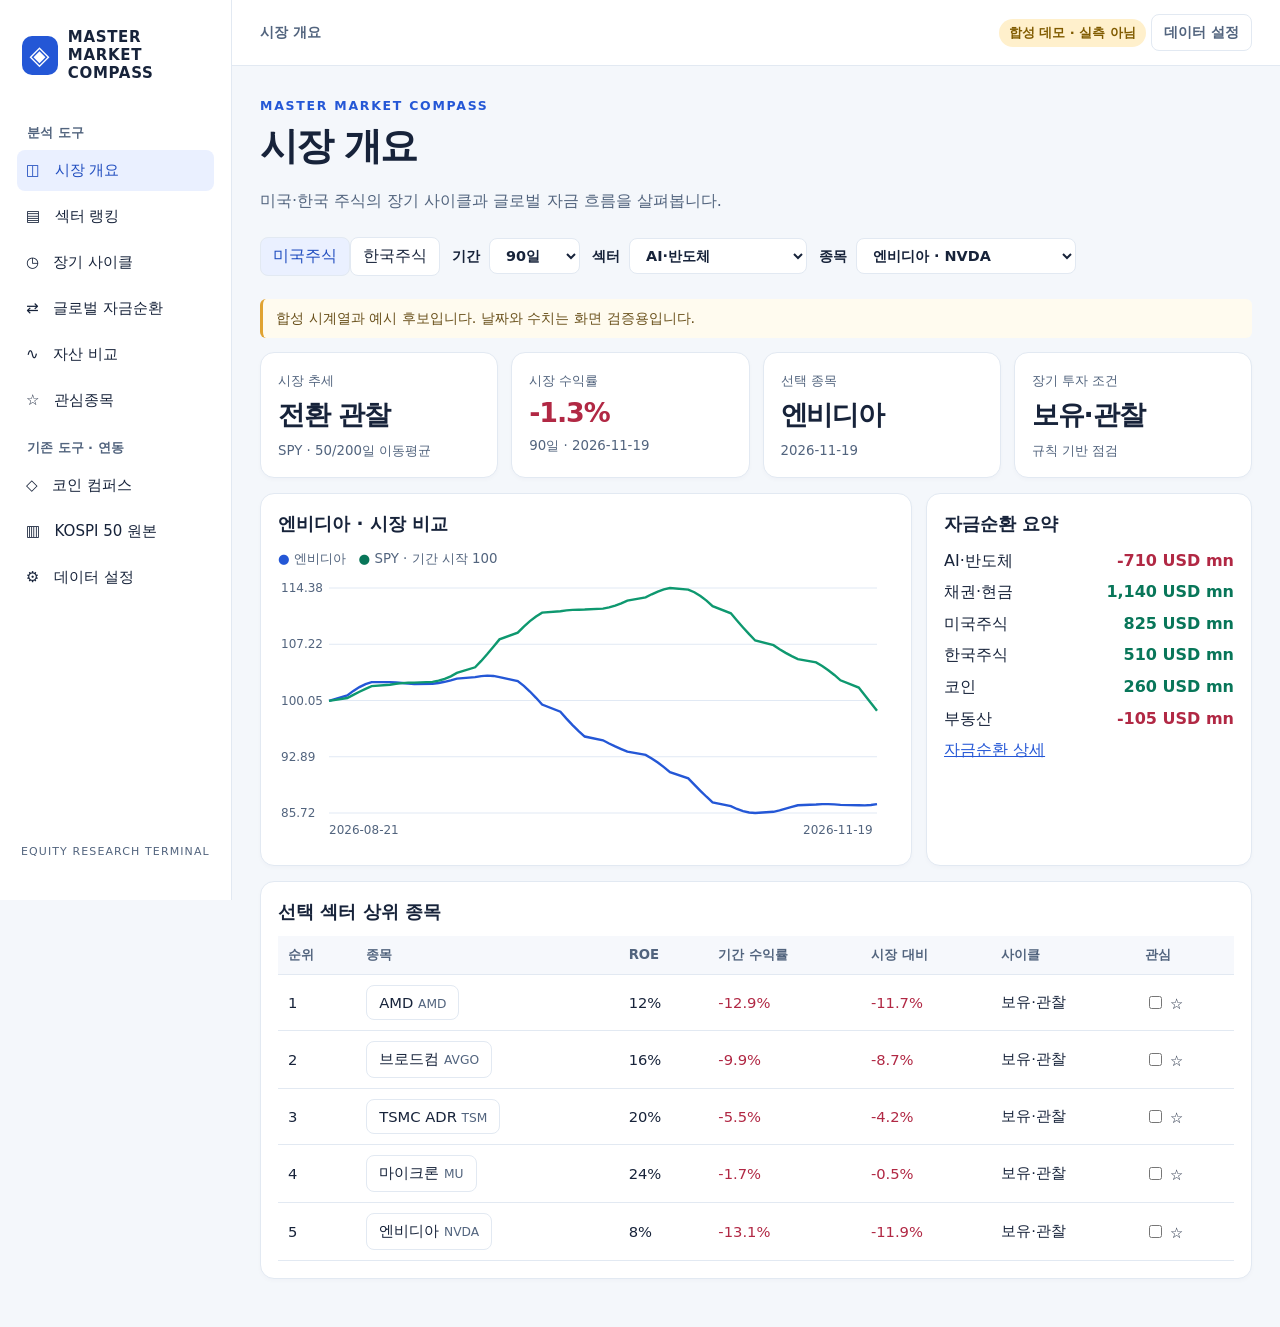
==== docs/index.html @ 01180790 "Add files via upload" ====
<!doctype html><html lang="ko"><head><meta charset="utf-8"><meta name="viewport" content="width=device-width, initial-scale=1"><title>MASTER MARKET COMPASS</title><link rel="stylesheet" href="style.css"><script type="module" src="app.js"></script></head>
<body><aside><a class="brand" href="#overview"><b>◈</b><span>MASTER MARKET<br>COMPASS</span></a><div class="nav-title">분석 도구</div><nav><button data-view="overview">◫ &nbsp; 시장 개요</button><button data-view="sectors">▤ &nbsp; 섹터 랭킹</button><button data-view="cycle">◷ &nbsp; 장기 사이클</button><button data-view="rotation">⇄ &nbsp; 글로벌 자금순환</button><button data-view="compare">∿ &nbsp; 자산 비교</button><button data-view="watch">☆ &nbsp; 관심종목</button></nav><div class="nav-title">기존 도구 · 연동</div><nav><button data-view="crypto">◇ &nbsp; 코인 컴퍼스</button><button data-view="korea">▥ &nbsp; KOSPI 50 원본</button><button data-view="settings">⚙ &nbsp; 데이터 설정</button></nav><div class="side-bottom">EQUITY RESEARCH TERMINAL</div></aside>
<main><header><span id="crumb">시장 개요</span><div><span id="mode" class="tag"></span> <button data-view="settings">데이터 설정</button></div></header><div class="page"><div id="heading"></div><div class="filters" id="filters"><div id="markets"><button data-market="US">미국주식</button><button data-market="KR">한국주식</button></div><label>기간 <select id="period"><option value="30">30일</option><option value="90" selected>90일</option><option value="365">365일</option></select></label><label>섹터 <select id="sector"></select></label><label>종목 <select id="asset"></select></label></div><div id="body"></div></div></main></body></html>
---- docs/style.css ----
:root{font-family:Inter,"Pretendard","Noto Sans KR",system-ui,sans-serif;color:#17233a;background:#f4f7fb;font-size:16px;--blue:#2457d6;--line:#e2e9f2;--muted:#52647e;--green:#087659}*{box-sizing:border-box}body{margin:0;display:grid;grid-template-columns:232px minmax(0,1fr);min-height:100vh}aside{padding:28px 17px;background:#fff;border-right:1px solid var(--line);position:sticky;top:0;height:100vh;display:flex;flex-direction:column}.brand{display:flex;align-items:center;gap:10px;text-decoration:none;color:#17233a;font-size:15px;font-weight:850;letter-spacing:.045em;padding:0 5px 24px}.brand b{background:#2457d6;color:white;border-radius:10px;font-size:26px;width:39px;height:39px;display:grid;place-items:center}.nav-title{font-size:13px;font-weight:700;color:var(--muted);margin:18px 10px 8px}nav{display:grid;gap:5px}button,select,input{font:inherit}button,select{border:1px solid var(--line);background:#fff;border-radius:8px;padding:8px 12px;color:inherit}button{cursor:pointer}button:hover,button.active{background:#eaf0ff;color:#204dbf}nav button{text-align:left;border:0;font-size:.94rem;padding:11px 9px}.side-bottom{margin-top:auto;padding:14px 4px;color:var(--muted);font-size:11px;letter-spacing:.1em}header{display:flex;align-items:center;justify-content:space-between;gap:8px;background:#fff;border-bottom:1px solid var(--line);min-height:66px;padding:12px 28px;color:var(--muted);font-weight:650;font-size:.9rem}.page{max-width:1500px;margin:auto;padding:29px 28px 48px}.eyebrow{font-weight:800;color:var(--blue);font-size:.78rem;letter-spacing:.14em}h1{font-size:clamp(1.85rem,3vw,2.65rem);letter-spacing:-.045em;margin:7px 0}h2{font-size:1.15rem;margin:0 0 12px}h3{font-size:1rem;margin:0 0 10px}p{line-height:1.6}#heading p,.muted,small{color:var(--muted)}.tag{font-size:.82rem;font-weight:750;border-radius:99px;padding:5px 10px;color:#805b00;background:#fff0cc;display:inline-block}.filters{display:flex;align-items:center;gap:12px;flex-wrap:wrap;margin:23px 0}.filters[hidden]{display:none}.filters label{font-size:.9rem;font-weight:650}.filters select{margin-left:4px;max-width:220px}.grid{display:grid;grid-template-columns:repeat(4,minmax(0,1fr));gap:13px;margin-bottom:15px}.panel{background:#fff;border:1px solid var(--line);border-radius:14px;padding:17px;min-width:0;box-shadow:0 2px 4px #15315906}.panel+.wide,.wide+.wide{margin-top:15px}.big{font-size:1.68rem;font-weight:800;letter-spacing:-.04em;margin:7px 0}.subgrid{display:grid;grid-template-columns:minmax(0,2fr) minmax(0,1fr);gap:14px;margin-bottom:15px}.panel p{margin:6px 0}.chart{height:280px;width:100%;display:block}.note{border-left:3px solid #e0a332;background:#fffbef;padding:10px 13px;margin:0 0 14px;border-radius:6px;color:#69501b;font-size:.9rem}.table-wrap{overflow:auto}table{border-collapse:collapse;width:100%;text-align:left;font-variant-numeric:tabular-nums}th,td{padding:10px;border-bottom:1px solid var(--line);white-space:nowrap}th{font-size:.83rem;color:var(--muted);background:#f6f8fc}td{font-size:.92rem}.pos{color:var(--green)}.neg{color:#b12844}.link{color:var(--blue)}.form{display:grid;gap:12px;max-width:730px}.form label{display:grid;gap:6px}.form input[type=url]{width:100%;padding:10px;border:1px solid var(--line);border-radius:8px}.form button{justify-self:start}.primary{color:white;background:var(--blue)}.legacy{width:100%;height:76vh;border:1px solid var(--line);background:white;border-radius:12px}.chips{display:flex;gap:7px;flex-wrap:wrap;margin:10px 0}.split{display:flex;justify-content:space-between;align-items:center;gap:8px;flex-wrap:wrap}details{margin-top:10px}summary{cursor:pointer;color:var(--blue)}code{overflow-wrap:anywhere}
@media(max-width:1050px){.grid{grid-template-columns:repeat(2,minmax(0,1fr))}.subgrid{grid-template-columns:1fr}}
@media(max-width:740px){body{display:block}aside{position:static;height:auto;padding:10px 13px}.brand{padding-bottom:6px}.nav-title,.side-bottom{display:none}nav{display:flex;overflow:auto;gap:2px}nav button{flex:none;font-size:.85rem;padding:7px}.page,header{padding:13px}.grid{gap:8px}.panel{padding:12px}.chart{height:230px}}
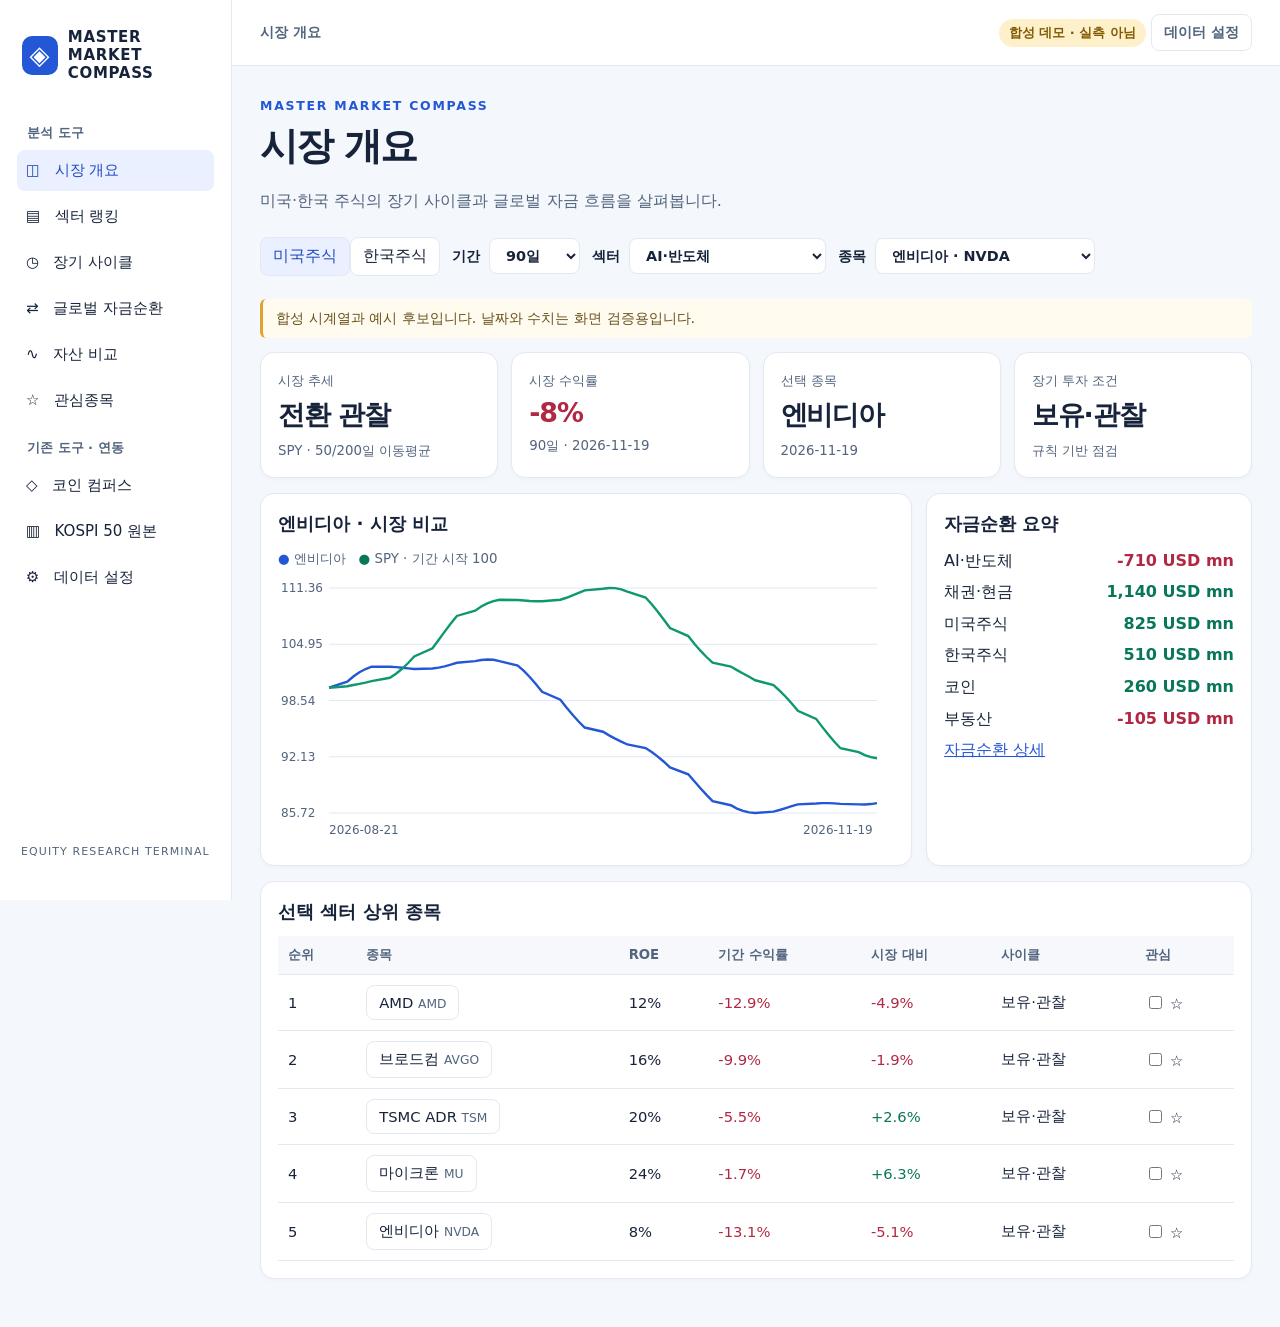
==== commit 14d84370: "Update index.html" ====
--- a/docs/index.html
+++ b/docs/index.html
@@ -1,3 +1,377 @@
-<!doctype html><html lang="ko"><head><meta charset="utf-8"><meta name="viewport" content="width=device-width, initial-scale=1"><title>MASTER MARKET COMPASS</title><link rel="stylesheet" href="style.css"><script type="module" src="app.js"></script></head>
+<!doctype html><html lang="ko"><head><meta charset="utf-8"><meta name="viewport" content="width=device-width, initial-scale=1"><title>MASTER MARKET COMPASS</title><style>
+:root{font-family:Inter,"Pretendard","Noto Sans KR",system-ui,sans-serif;color:#17233a;background:#f4f7fb;font-size:16px;--blue:#2457d6;--line:#e2e9f2;--muted:#52647e;--green:#087659}*{box-sizing:border-box}body{margin:0;display:grid;grid-template-columns:232px minmax(0,1fr);min-height:100vh}aside{padding:28px 17px;background:#fff;border-right:1px solid var(--line);position:sticky;top:0;height:100vh;display:flex;flex-direction:column}.brand{display:flex;align-items:center;gap:10px;text-decoration:none;color:#17233a;font-size:15px;font-weight:850;letter-spacing:.045em;padding:0 5px 24px}.brand b{background:#2457d6;color:white;border-radius:10px;font-size:26px;width:39px;height:39px;display:grid;place-items:center}.nav-title{font-size:13px;font-weight:700;color:var(--muted);margin:18px 10px 8px}nav{display:grid;gap:5px}button,select,input{font:inherit}button,select{border:1px solid var(--line);background:#fff;border-radius:8px;padding:8px 12px;color:inherit}button{cursor:pointer}button:hover,button.active{background:#eaf0ff;color:#204dbf}nav button{text-align:left;border:0;font-size:.94rem;padding:11px 9px}.side-bottom{margin-top:auto;padding:14px 4px;color:var(--muted);font-size:11px;letter-spacing:.1em}header{display:flex;align-items:center;justify-content:space-between;gap:8px;background:#fff;border-bottom:1px solid var(--line);min-height:66px;padding:12px 28px;color:var(--muted);font-weight:650;font-size:.9rem}.page{max-width:1500px;margin:auto;padding:29px 28px 48px}.eyebrow{font-weight:800;color:var(--blue);font-size:.78rem;letter-spacing:.14em}h1{font-size:clamp(1.85rem,3vw,2.65rem);letter-spacing:-.045em;margin:7px 0}h2{font-size:1.15rem;margin:0 0 12px}h3{font-size:1rem;margin:0 0 10px}p{line-height:1.6}#heading p,.muted,small{color:var(--muted)}.tag{font-size:.82rem;font-weight:750;border-radius:99px;padding:5px 10px;color:#805b00;background:#fff0cc;display:inline-block}.filters{display:flex;align-items:center;gap:12px;flex-wrap:wrap;margin:23px 0}.filters[hidden]{display:none}.filters label{font-size:.9rem;font-weight:650}.filters select{margin-left:4px;max-width:220px}.grid{display:grid;grid-template-columns:repeat(4,minmax(0,1fr));gap:13px;margin-bottom:15px}.panel{background:#fff;border:1px solid var(--line);border-radius:14px;padding:17px;min-width:0;box-shadow:0 2px 4px #15315906}.panel+.wide,.wide+.wide{margin-top:15px}.big{font-size:1.68rem;font-weight:800;letter-spacing:-.04em;margin:7px 0}.subgrid{display:grid;grid-template-columns:minmax(0,2fr) minmax(0,1fr);gap:14px;margin-bottom:15px}.panel p{margin:6px 0}.chart{height:280px;width:100%;display:block}.note{border-left:3px solid #e0a332;background:#fffbef;padding:10px 13px;margin:0 0 14px;border-radius:6px;color:#69501b;font-size:.9rem}.table-wrap{overflow:auto}table{border-collapse:collapse;width:100%;text-align:left;font-variant-numeric:tabular-nums}th,td{padding:10px;border-bottom:1px solid var(--line);white-space:nowrap}th{font-size:.83rem;color:var(--muted);background:#f6f8fc}td{font-size:.92rem}.pos{color:var(--green)}.neg{color:#b12844}.link{color:var(--blue)}.form{display:grid;gap:12px;max-width:730px}.form label{display:grid;gap:6px}.form input[type=url]{width:100%;padding:10px;border:1px solid var(--line);border-radius:8px}.form button{justify-self:start}.primary{color:white;background:var(--blue)}.legacy{width:100%;height:76vh;border:1px solid var(--line);background:white;border-radius:12px}.chips{display:flex;gap:7px;flex-wrap:wrap;margin:10px 0}.split{display:flex;justify-content:space-between;align-items:center;gap:8px;flex-wrap:wrap}details{margin-top:10px}summary{cursor:pointer;color:var(--blue)}code{overflow-wrap:anywhere}
+@media(max-width:1050px){.grid{grid-template-columns:repeat(2,minmax(0,1fr))}.subgrid{grid-template-columns:1fr}}
+@media(max-width:740px){body{display:block}aside{position:static;height:auto;padding:10px 13px}.brand{padding-bottom:6px}.nav-title,.side-bottom{display:none}nav{display:flex;overflow:auto;gap:2px}nav button{flex:none;font-size:.85rem;padding:7px}.page,header{padding:13px}.grid{gap:8px}.panel{padding:12px}.chart{height:230px}}
+.sector-stock-list{list-style:none;padding:0;margin:0;display:grid;gap:3px}
+.sector-stock-line{display:grid;grid-template-columns:minmax(126px,1fr) minmax(65px,auto) 56px;gap:8px;align-items:center}
+.sector-stock-head{font-size:.76rem;font-weight:700;color:var(--muted);padding:0 0 4px}
+.sector-stock-line>:nth-child(2){text-align:right}
+.sector-stock-line>:last-child{text-align:center}
+.sector-stock-name{text-align:left;border:0;padding:4px 5px;white-space:normal;overflow-wrap:anywhere;font-size:.9rem}
+.sector-stock-name small,.sector-rank{font-size:.77rem;color:var(--muted)}
+.sector-rank{display:inline-block;min-width:1.15em}
+.sector-price{font-variant-numeric:tabular-nums}
+.sector-stock-line input{accent-color:var(--blue);vertical-align:middle}
+
+</style></head>
 <body><aside><a class="brand" href="#overview"><b>◈</b><span>MASTER MARKET<br>COMPASS</span></a><div class="nav-title">분석 도구</div><nav><button data-view="overview">◫ &nbsp; 시장 개요</button><button data-view="sectors">▤ &nbsp; 섹터 랭킹</button><button data-view="cycle">◷ &nbsp; 장기 사이클</button><button data-view="rotation">⇄ &nbsp; 글로벌 자금순환</button><button data-view="compare">∿ &nbsp; 자산 비교</button><button data-view="watch">☆ &nbsp; 관심종목</button></nav><div class="nav-title">기존 도구 · 연동</div><nav><button data-view="crypto">◇ &nbsp; 코인 컴퍼스</button><button data-view="korea">▥ &nbsp; KOSPI 50 원본</button><button data-view="settings">⚙ &nbsp; 데이터 설정</button></nav><div class="side-bottom">EQUITY RESEARCH TERMINAL</div></aside>
-<main><header><span id="crumb">시장 개요</span><div><span id="mode" class="tag"></span> <button data-view="settings">데이터 설정</button></div></header><div class="page"><div id="heading"></div><div class="filters" id="filters"><div id="markets"><button data-market="US">미국주식</button><button data-market="KR">한국주식</button></div><label>기간 <select id="period"><option value="30">30일</option><option value="90" selected>90일</option><option value="365">365일</option></select></label><label>섹터 <select id="sector"></select></label><label>종목 <select id="asset"></select></label></div><div id="body"></div></div></main></body></html>
+<main><header><span id="crumb">시장 개요</span><div><span id="mode" class="tag"></span> <button data-view="settings">데이터 설정</button></div></header><div class="page"><div id="heading"></div><div class="filters" id="filters"><div id="markets"><button data-market="US">미국주식</button><button data-market="KR">한국주식</button></div><label>기간 <select id="period"><option value="30">30일</option><option value="90" selected>90일</option><option value="365">365일</option></select></label><label>섹터 <select id="sector"></select></label><label>종목 <select id="asset"></select></label></div><div id="body"></div></div></main><script>
+(() => {
+const embeddedPages = {"crypto": "\u003c!doctype html>\n\u003chtml lang=\"ko\">\n\u003chead>\n\u003cmeta charset=\"utf-8\">\n\u003cmeta name=\"viewport\" content=\"width=device-width,initial-scale=1\">\n\u003cmeta name=\"theme-color\" content=\"#ffffff\">\n\u003clink rel=\"manifest\" href=\"manifest.json\">\n\u003ctitle>BTC ALT REGIME TRADER v10.15.1 \u00b7 MASTER MARKET COMPASS\u003c/title>\n\u003cstyle>\n:root{--bg:#f5f7fa;--panel:#ffffff;--panel2:#f8fafc;--line:#dfe5ec;--text:#1f2937;--muted:#6b7280;--green:#0f9d58;--yellow:#b7791f;--red:#d93025;--blue:#1976d2;--violet:#7c3aed}\n*{box-sizing:border-box}body{margin:0;background:var(--bg);color:var(--text);font:14px/1.5 Arial,sans-serif}.wrap{max-width:1720px;margin:auto;padding:20px}.head{display:flex;justify-content:space-between;gap:16px;align-items:center;margin-bottom:14px}.title h1{margin:0;font-size:27px}.sub{color:var(--muted);margin-top:5px}.status{padding:9px 12px;border:1px solid var(--line);border-radius:12px;background:var(--panel)}.dot{display:inline-block;width:9px;height:9px;border-radius:50%;background:var(--yellow);margin-right:7px}.grid{display:grid;grid-template-columns:repeat(7,1fr);gap:9px}.card,.panel{background:var(--panel);border:1px solid var(--line);border-radius:14px}.card{padding:13px}.label{color:var(--muted);font-size:12px}.value{font-size:19px;font-weight:700;margin-top:4px}.panel{padding:14px;margin-top:11px}.controls,.btgrid{display:grid;grid-template-columns:repeat(8,1fr);gap:8px;align-items:center}.controls input,.controls select,.btgrid input,.btgrid select{background:var(--panel2);border:1px solid var(--line);color:var(--text);padding:9px;border-radius:8px;width:100%}.btn{border:1px solid var(--line);background:var(--panel2);color:var(--text);padding:9px 12px;border-radius:8px;cursor:pointer}.btn:hover{border-color:var(--blue)}.btn.primary{border-color:var(--blue)}table{width:100%;border-collapse:collapse;margin-top:8px}th,td{padding:8px 7px;border-bottom:1px solid var(--line);text-align:right;white-space:nowrap}th:first-child,td:first-child{text-align:left}th{color:var(--muted);font-size:12px}.buy{color:var(--green);font-weight:700}.watch{color:var(--yellow);font-weight:700}.idle,.stale{color:var(--muted)}.error{color:var(--red)}.small{font-size:12px;color:var(--muted)}.signal{font-size:18px;font-weight:700}.reason{color:var(--muted);font-size:12px}.log{white-space:pre-wrap;background:#f8fafc;border:1px solid var(--line);border-radius:9px;padding:11px;min-height:55px}.subpanel{margin-top:10px;padding:10px;background:var(--panel2);border:1px solid var(--line);border-radius:10px}.metricgrid{display:grid;grid-template-columns:repeat(8,1fr);gap:8px}.metric{padding:10px;border:1px solid var(--line);border-radius:9px;background:var(--panel2)}.metric b{display:block;font-size:18px;margin-top:3px}.good{color:var(--green)}.bad{color:var(--red)}.neutral{color:var(--yellow)}.hero{display:grid;grid-template-columns:1.2fr .8fr;gap:10px}.note{border-left:3px solid var(--violet);padding:9px 11px;background:#f8f5ff}.danger{border-left-color:var(--red)}.ok{border-left-color:var(--green)}.ledgergrid{display:grid;grid-template-columns:repeat(4,1fr);gap:8px;margin-top:10px}.ledger-head{display:flex;justify-content:space-between;gap:10px;align-items:center;flex-wrap:wrap}.ledger-actions{display:flex;gap:8px;flex-wrap:wrap}.ledger-input{width:110px;max-width:100%;background:var(--panel2);border:1px solid var(--line);color:var(--text);padding:6px 7px;border-radius:7px}.mini-btn{padding:6px 8px;font-size:12px}.pnl-pos{color:var(--green);font-weight:700}.pnl-neg{color:var(--red);font-weight:700}\n\n.regime-layout{display:grid;grid-template-columns:1fr;gap:12px;margin-top:11px}\n.regime-title{font-size:17px;font-weight:800;margin-bottom:10px}.regime-title span{font-size:11px;color:var(--muted);font-weight:500}\n.regime-top{display:grid;grid-template-columns:1fr 1fr 1fr 1.2fr;gap:8px}.regime-card,.indicator-card{padding:11px;border:1px solid var(--line);border-radius:10px;background:var(--panel2)}\n.regime-label{font-size:11px;color:var(--muted)}.regime-state{font-size:21px;font-weight:800;color:var(--green);margin-top:3px}.regime-small{font-size:11px;color:var(--muted);margin-top:2px}\n.top3-list{font-size:13px;line-height:1.65;margin-top:3px}\n.engine-indicators{display:grid;grid-template-columns:repeat(4,1fr);gap:8px;margin-top:9px}.indicator-card{text-align:center}.indicator-card div{font-size:11px;color:var(--muted)}.indicator-card b{display:block;font-size:21px;color:var(--green);margin-top:2px}\n.regime-section-head{display:flex;justify-content:space-between;align-items:center;margin-top:12px}.regime-table-wrap{overflow:auto}.regime-table{min-width:760px}\n.badge{display:inline-block;padding:2px 6px;border-radius:999px;border:1px solid var(--line);font-size:11px}.badge.buy{background:#e9f8ef;border-color:#b7e3c5;color:var(--green)}.badge.watch{background:#fff7e6;color:var(--yellow)}\n.badge.sell{background:#fff0f0;color:#c62828;border-color:#ffc9c9}\n.rs-title{font-size:17px;font-weight:800}.rs-title span{font-size:11px;color:var(--muted);font-weight:500}.live-dot{float:right;color:var(--green)!important;font-size:11px!important}\n.rs-controls{display:grid;grid-template-columns:repeat(4,minmax(0,1fr));gap:7px;margin-top:10px}.rs-controls select{padding:8px;border:1px solid var(--line);border-radius:8px;background:#fff}\n.rs-note{margin-top:8px}.rs-legend{display:flex;flex-wrap:wrap;gap:10px;margin-top:9px;font-size:11px;color:var(--muted)}.rs-chart{width:100%;height:620px;margin-top:7px;display:block;border:1px solid var(--line);border-radius:10px;background:#fff}\n@media(max-width:1150px){.regime-top{grid-template-columns:repeat(2,1fr)}.rs-controls{grid-template-columns:repeat(3,minmax(0,1fr))}}@media(max-width:650px){.regime-top{grid-template-columns:1fr 1fr}.engine-indicators{grid-template-columns:1fr 1fr}.rs-controls{grid-template-columns:1fr 1fr}.rs-chart{height:420px}}\n\n.workspace{display:grid;grid-template-columns:460px minmax(0,1fr);gap:12px;align-items:start}\n.maincol{min-width:0}\n.market-sidebar{background:var(--panel);border:1px solid var(--line);border-radius:14px;overflow:visible;position:relative;top:auto;max-height:none;height:auto;display:flex;flex-direction:column}\n.market-sidebar-head{padding:13px 14px;border-bottom:1px solid var(--line);background:#fff}\n.market-sidebar-title{font-weight:800;font-size:15px}\n.market-sidebar-sub{font-size:11px;color:var(--muted);margin-top:3px}\n.market-search{padding:10px;border-bottom:1px solid var(--line)}\n.market-search input{width:100%;background:#fff;border:1px solid var(--line);color:var(--text);padding:9px 10px;border-radius:8px;outline:none}\n.market-table-head,.market-row{display:grid;grid-template-columns:132px 72px 56px 56px 84px;gap:4px;align-items:center}\n.market-table-head{padding:7px 8px;background:#f8fafc;color:var(--muted);font-size:11px;border-bottom:1px solid var(--line);text-align:right}\n.market-table-head div:first-child{text-align:left}\n.market-list{overflow:visible;max-height:none;height:auto}\n.market-row{padding:6px 8px;border-bottom:1px solid #edf0f3;cursor:pointer;min-height:48px}\n.market-row:hover{background:#f5f9ff}\n.market-row.active{background:#eaf3ff}\n.market-name{display:flex;align-items:center;gap:7px;min-width:0}\n.market-star{color:#1976d2;font-size:12px}\n.market-symbol{font-weight:800;font-size:12px}\n.market-korean{font-size:10px;color:var(--muted);white-space:nowrap;overflow:hidden;text-overflow:ellipsis}\n.market-price,.market-change,.market-premium{text-align:right;font-size:12px;font-variant-numeric:tabular-nums}\n.market-price{font-weight:700}\n.market-change,.market-premium{font-weight:800}\n.market-spark{width:84px;height:30px;display:block;overflow:visible}.market-row{transition:background-color .2s ease,transform .35s ease}.market-row.active{transform:translateX(2px)}.market-spark svg{width:100%;height:100%;display:block}.market-spark path{fill:none;stroke-width:1.7;vector-effect:non-scaling-stroke}.market-spark .spark-grid{stroke:#e5e7eb;stroke-width:1}.market-spark .spark-label{font-size:8px;fill:#94a3b8}\n.m-up{color:#d93025}.m-down{color:#1976d2}.m-flat{color:var(--muted)}\n.market-footer{padding:9px 11px;border-top:1px solid var(--line);background:#fafbfc;font-size:10px;color:var(--muted)}\n.market-selected{padding:9px 11px;border-bottom:1px solid var(--line);background:#fff;font-size:11px}\n.market-selected b{font-size:13px}\n@media(max-width:1150px){.workspace{grid-template-columns:370px minmax(0,1fr)}.market-table-head,.market-row{grid-template-columns:112px 68px 50px 50px 66px;gap:4px}}\n@media(max-width:850px){.workspace{grid-template-columns:1fr}.market-sidebar{position:relative;top:auto;max-height:none;height:auto;overflow:visible}.market-list{overflow:visible;max-height:none;height:auto}.maincol{min-width:0}}\n@media(max-width:1150px){.grid{grid-template-columns:repeat(4,1fr)}.controls,.btgrid{grid-template-columns:repeat(4,1fr)}.metricgrid{grid-template-columns:repeat(4,1fr)}.ledgergrid{grid-template-columns:repeat(2,1fr)}.hero{grid-template-columns:1fr}}@media(max-width:650px){.wrap{padding:11px}.grid{grid-template-columns:repeat(2,1fr)}.controls,.btgrid,.metricgrid,.ledgergrid{grid-template-columns:1fr 1fr}.title h1{font-size:21px}table{display:block;overflow:auto;font-size:12px}}\n\n.market-manage{padding:8px 10px;border-bottom:1px solid var(--line);background:#fff;display:flex;gap:6px}\n.market-manage input{min-width:0;flex:1;border:1px solid var(--line);border-radius:7px;padding:7px 8px;font-size:11px}\n.market-manage button{border:1px solid var(--line);background:#f8fafc;border-radius:7px;padding:6px 8px;font-size:11px;cursor:pointer}\n.market-remove{border:0;background:transparent;color:#94a3b8;cursor:pointer;font-size:15px;line-height:1;padding:2px}\n.market-remove:hover{color:var(--red)}\n\n\n.rs-slot{display:grid;grid-template-columns:24px minmax(0,1fr);gap:5px;align-items:center}\n.rs-slot input{width:16px;height:16px;margin:auto;accent-color:#2563eb}\n.rs-toolbar{display:flex;gap:7px;align-items:center;margin-top:8px;flex-wrap:wrap}\n.rs-toolbar button{border:1px solid var(--line);background:#fff;border-radius:7px;padding:5px 8px;font-size:11px;cursor:pointer}\n\n.macro-strip{display:grid;grid-template-columns:repeat(3,minmax(0,1fr));gap:10px;margin:10px 0}\n.macro-strip .metric{padding:12px 14px}.macro-strip .value{font-size:20px;font-weight:800;margin-top:5px}.macro-strip .small{margin-top:4px}\n@media(max-width:900px){.macro-strip{grid-template-columns:1fr}}\n.macro-spark{display:block;width:100%;height:54px;margin-top:8px}\n.macro-strip .metric{min-height:132px}\n\n\n.altseason-panel{margin-top:12px}.section-title{font-size:17px;font-weight:800;margin-bottom:10px}.section-title span{font-size:11px;color:var(--muted);font-weight:500;margin-left:5px}.altseason-grid{display:grid;grid-template-columns:220px 1fr;gap:10px}.altseason-score-card{border:1px solid var(--line);border-radius:10px;background:var(--panel2);padding:13px;text-align:center}.altseason-score{font-size:42px;font-weight:900;line-height:1.1;margin:5px 0}.altseason-stage{font-size:15px;font-weight:800}.altseason-note{font-size:10px;color:var(--muted);margin-top:7px;line-height:1.4}.altseason-metrics{display:grid;grid-template-columns:repeat(3,1fr);gap:8px}.altseason-metrics>div{border:1px solid var(--line);border-radius:10px;background:var(--panel2);padding:9px}.altseason-metrics span,.altseason-bars span{font-size:10px;color:var(--muted)}.altseason-metrics b{display:block;font-size:18px;margin-top:3px}.altseason-metrics small{display:block;color:var(--muted);font-size:10px;margin-top:2px}.altseason-bars{display:grid;grid-template-columns:repeat(5,1fr);gap:8px;margin-top:9px}.altseason-bars>div{border:1px solid var(--line);border-radius:8px;padding:7px;background:var(--panel2)}.altseason-bars b{float:right;font-size:12px}.macro-spark-xl{height:105px;margin-top:10px}.altseason-history-chart{height:240px!important;margin-top:12px}.altseason-chart-note{font-size:10px;color:var(--muted);line-height:1.5;margin-top:5px}.history-wrap{margin-top:10px;border:1px solid var(--line);border-radius:10px;padding:9px;background:var(--panel2)}.history-title{font-size:12px;font-weight:800;margin-bottom:7px}.history-table{font-size:11px;line-height:1.55;overflow:auto}.history-table table{width:100%;border-collapse:collapse}.history-table th,.history-table td{padding:4px 6px;border-bottom:1px solid var(--line);text-align:right}.history-table th:first-child,.history-table td:first-child{text-align:left}.history-table tr.hot{font-weight:800}.altseason-context{font-size:11px;color:var(--muted)}\n@media(max-width:760px){.altseason-grid{grid-template-columns:1fr}.altseason-metrics{grid-template-columns:repeat(2,1fr)}.altseason-bars{grid-template-columns:repeat(2,1fr)}}\n\n/* v8.3.9 responsive/mobile polish */\n.macro-strip{align-items:stretch}\n.macro-strip .metric{overflow:hidden}\n.macro-spark{min-height:54px}\n@media(max-width:760px){\n  body{overflow-x:hidden}\n  .wrap,.app,.container,main{max-width:100%!important}\n  .macro-strip{grid-template-columns:1fr!important;gap:8px!important;margin:8px 0!important}\n  .macro-strip .metric{min-height:118px!important;padding:12px!important}\n  .macro-strip .value{font-size:22px!important}\n  .macro-spark{height:48px!important;min-height:48px!important;margin-top:6px!important}\n  .top,.top-grid,.metrics,.stats,.summary-grid{gap:7px!important}\n  .controls{gap:7px!important}\n  .controls input,.controls button,.controls select{min-height:42px}\n  .regime-layout{grid-template-columns:1fr!important}\n  .rs-chart{height:280px!important}\n  table{font-size:12px}\n}\n@media(max-width:520px){\n  body{font-size:13px}\n  h1{font-size:20px!important;line-height:1.2}\n  .card{border-radius:10px!important}\n  .macro-strip .metric{min-height:112px!important}\n  .macro-strip .small{font-size:11px!important;white-space:normal}\n  .controls{display:grid!important;grid-template-columns:1fr 1fr!important}\n  .controls input{grid-column:1/-1;min-width:0!important;width:100%!important}\n  .controls button{width:100%;padding-left:8px!important;padding-right:8px!important}\n  .regime-engine-grid,.engine-grid{grid-template-columns:1fr 1fr!important;gap:7px!important}\n  .rs-controls{grid-template-columns:1fr!important}\n  .rs-chart{height:240px!important}\n}\n\n/* v8.4.0 cycle-context cards */\n.macro-card{display:flex;flex-direction:column}\n.macro-context{font-size:11px;line-height:1.35;margin-top:5px;color:#475569;min-height:30px}\n.macro-spark-lg{height:72px!important;min-height:72px!important}\n@media(max-width:760px){\n .macro-context{min-height:0}\n .macro-spark-lg{height:64px!important;min-height:64px!important}\n}\n/* ===== \uc21c\ud658\ub9e4 \ub808\uc774\ub354 ===== */\n.rot-note{margin-top:6px}\n.rot-verdict{margin-top:10px;padding:11px 13px;border:1px solid var(--line);border-left:5px solid #94a3b8;border-radius:10px;background:var(--panel2)}\n.rot-verdict b{font-size:16px}.rot-verdict .small{margin-top:3px}\n.rot-verdict.inflow{border-left-color:var(--violet);background:#f6f2ff}\n.rot-verdict.exit{border-left-color:var(--red);background:#fff5f5}\n.rot-verdict.lead{border-left-color:var(--green);background:#f1faf5}\n.rot-bar{display:flex;flex-wrap:wrap;gap:6px;align-items:center;margin-top:10px}\n.rot-bar button{border:1px solid var(--line);background:#fff;border-radius:7px;padding:6px 10px;font-size:12px;cursor:pointer}\n.rot-bar button.on{background:#eef2ff;border-color:#a5b4fc;font-weight:700}\n.rot-bar button:disabled{opacity:.5;cursor:wait}\n.rot-bar .rot-gap{flex:1}\n.rot-error{margin-top:8px;padding:8px 10px;border:1px solid #ffc9c9;background:#fff0f0;border-radius:8px;color:#b42318;font-size:12px}\n.rot-btc{margin-top:8px;font-size:12px;color:var(--muted)}\n.rot-table{width:100%;min-width:900px;border-collapse:collapse;margin-top:8px}\n.rot-table th{font-size:11px;color:var(--muted);font-weight:700;text-align:right;padding:7px 8px;border-bottom:1px solid var(--line);white-space:nowrap}\n.rot-table td{padding:8px;border-bottom:1px solid #eef1f5;text-align:right;white-space:nowrap;vertical-align:middle}\n.rot-table th:first-child,.rot-table td:first-child{text-align:left}\n.rot-table th:last-child,.rot-table td:last-child{text-align:center}\n.rot-coin b{font-size:13px;display:inline}.rot-coin span{display:block;font-size:11px;color:var(--muted)}\n.rot-score{display:inline-block;min-width:96px;text-align:left}\n.rot-score b{font-size:15px}\n.rot-score i{display:block;height:4px;border-radius:3px;background:#e5e7eb;margin:3px 0 2px;overflow:hidden}\n.rot-score i u{display:block;height:100%;border-radius:3px;text-decoration:none}\n.rot-score small{font-size:10px;color:var(--muted)}\n.rot-tr-up{color:var(--red)}.rot-tr-down{color:var(--blue)}\n.rot-badge{display:inline-block;padding:3px 8px;border-radius:999px;font-size:11px;font-weight:700;border:1px solid var(--line);background:#f8fafc;color:var(--muted)}\n.rot-badge.inflow{background:#f3ecff;border-color:#d8c5ff;color:#6d28d9}\n.rot-badge.strong{background:#e9f8ef;border-color:#b7e3c5;color:var(--green)}\n.rot-badge.hold{background:#eef6ff;border-color:#c5dcf7;color:#1d5fa8}\n.rot-badge.exit{background:#fff0f0;border-color:#ffc9c9;color:#c62828}\n.rot-row-fail td{color:var(--muted);background:#fafafa}\n.rot-foot{margin-top:8px}\n.rot-details{margin-top:8px;font-size:12px;color:var(--muted)}\n.rot-details summary{cursor:pointer;font-weight:700}\n.rot-details ul{margin:6px 0 0;padding-left:18px}\n\n.rot-add{display:flex;flex-wrap:wrap;gap:6px;align-items:center;margin-top:10px}\n.rot-add input{border:1px solid var(--line);border-radius:7px;padding:6px 9px;font-size:12px;width:220px;background:#fff;text-transform:uppercase}\n.rot-add input::placeholder{text-transform:none}\n.rot-add button{border:1px solid var(--line);background:#fff;border-radius:7px;padding:6px 10px;font-size:12px;cursor:pointer}\n.rot-add button:disabled{opacity:.5;cursor:wait}\n.rot-del{border:0;background:transparent;color:#9aa4b2;font-size:15px;line-height:1;padding:0 4px;margin-left:4px;cursor:pointer;border-radius:4px}\n.rot-del:hover{color:var(--red);background:#fff0f0}\n.as-panel{margin-top:12px}.as-reload{float:right;font-size:12px;padding:5px 9px}\n.as-top{display:grid;grid-template-columns:230px 1fr;gap:10px}\n.as-scorecard{border:1px solid var(--line);border-radius:10px;background:var(--panel2);padding:13px;text-align:center}\n.as-score{font-size:44px;font-weight:900;line-height:1.1;margin:4px 0}.as-stage{font-size:14px;font-weight:800}\n.as-gauge{position:relative;height:9px;border-radius:5px;overflow:hidden;display:flex;margin:10px 4px 2px}.as-gauge i{display:block;height:100%}.as-gauge .g1{width:25%;background:#bfe6cf}.as-gauge .g2{width:25%;background:#f6df9f}.as-gauge .g3{width:25%;background:#f3c6a2}.as-gauge .g4{width:25%;background:#f3b3ad}.as-gauge-lab{position:relative;height:15px;font-size:10px;color:var(--muted)}.as-gauge-lab span{position:absolute;transform:translateX(-50%)}.as-gauge-lab span:first-child{left:0;transform:none}.as-gauge-lab span:last-child{right:0;left:auto;transform:none}.as-badges{display:flex;gap:5px;flex-wrap:wrap;margin-top:7px}.as-badge{display:inline-block;padding:3px 7px;border:1px solid var(--line);border-radius:999px;background:#fff;font-size:10px;font-weight:700}.as-badge.ok{border-color:#b7ddc5;background:#f3fbf6;color:#197a42}.as-badge.warn{border-color:#ead6a0;background:#fffaf0;color:#8a6410}.as-badge.bad{border-color:#e4b5b0;background:#fff5f4;color:#a12620}\n.as-gauge b{position:absolute;top:-2px;width:3px;height:13px;background:#111827;border-radius:2px;left:0;transform:translateX(-1px)}\n.as-gauge-lab{position:relative;height:13px;font-size:10px;color:var(--muted);margin:0 4px}.as-gauge-lab span{position:absolute;transform:translateX(-50%)}.as-gauge-lab span:first-child{left:0;transform:none}.as-gauge-lab span:last-child{right:0;left:auto;transform:none}\n.as-path{font-size:12px;margin-top:6px;font-weight:700}.as-mom{font-size:11px;color:var(--muted);margin-top:2px;min-height:15px}\n.as-comps{display:grid;grid-template-columns:repeat(2,1fr);gap:6px 10px;align-content:start}\n.as-comp{border:1px solid var(--line);border-radius:8px;background:var(--panel2);padding:6px 9px}.as-comp .r{display:flex;justify-content:space-between;font-size:12px;font-weight:700}.as-comp .r span:last-child{font-variant-numeric:tabular-nums}\n.as-bar{height:6px;border-radius:3px;background:#e8edf3;margin:4px 0 3px;overflow:hidden}.as-bar i{display:block;height:100%;border-radius:3px;background:var(--violet)}.as-comp small{font-size:10px;color:var(--muted)}\n.as-drivers{font-size:12px;margin:9px 0 2px;color:var(--muted)}.as-drivers b{color:var(--text)}\n.as-tabs{display:flex;gap:6px;flex-wrap:wrap;margin:12px 0 6px}.as-tabs button{border:1px solid var(--line);background:var(--panel2);color:var(--text);padding:5px 10px;border-radius:999px;font-size:12px;cursor:pointer}.as-tabs button.on{background:var(--violet);border-color:var(--violet);color:#fff}\n.as-chart{width:100%;height:270px;display:block;border:1px solid var(--line);border-radius:10px;background:#fff;touch-action:pan-y}\n.as-caption{font-size:12px;margin-top:5px;min-height:18px;font-variant-numeric:tabular-nums}.as-legend{font-size:11px;color:var(--muted);margin-top:2px;line-height:1.6}.as-legend i{display:inline-block;width:14px;height:8px;border-radius:2px;margin:0 4px 0 9px;vertical-align:baseline}\n.as-mute{font-size:11px;color:var(--muted);font-weight:500;margin-left:4px}\n.as-ladder-box{margin-top:12px;border:1px solid var(--line);border-radius:10px;background:var(--panel2);padding:10px}\n.as-ladder{display:flex;align-items:stretch;gap:0;margin:8px 0 5px;flex-wrap:wrap}.as-node{flex:1 1 90px;min-width:84px;border:1px solid var(--line);border-radius:9px;padding:7px 6px;text-align:center;background:#fff}.as-node b{display:block;font-size:16px;margin-top:2px}.as-node small{font-size:10px;color:var(--muted)}.as-node.hit{border-color:#e7b5b0;background:#fff5f4}.as-node.miss{border-color:#bcd3ee;background:#f3f8fd}.as-arrow{align-self:center;padding:0 5px;color:var(--muted)}\n.as-two{display:grid;grid-template-columns:1.25fr 1fr;gap:10px;margin-top:10px}.as-two .history-wrap{margin-top:0}\n.as-analogs{display:grid;gap:7px}.as-analog{border:1px solid var(--line);border-radius:8px;padding:7px 9px;background:#fff;font-size:12px}.as-analog b{font-size:13px}.as-analog small{display:block;color:var(--muted);margin-top:2px}\n.as-metrics{display:grid;grid-template-columns:repeat(5,1fr);gap:8px;margin-top:10px}.as-metrics>div{border:1px solid var(--line);border-radius:10px;background:var(--panel2);padding:8px 9px}.as-metrics span{font-size:10px;color:var(--muted)}.as-metrics b{display:block;font-size:16px;margin-top:2px}.as-metrics small{display:block;font-size:10px;color:var(--muted);margin-top:1px}\n.as-warn{color:var(--yellow);font-weight:700}\n@media(max-width:900px){.as-top{grid-template-columns:1fr}.as-two{grid-template-columns:1fr}.as-metrics{grid-template-columns:repeat(2,1fr)}.as-comps{grid-template-columns:1fr}}\n \n.as-bt-controls{display:flex;gap:8px;align-items:end;flex-wrap:wrap;margin:9px 0}\n.as-bt-controls label{display:flex;flex-direction:column;gap:4px;font-size:11px;color:var(--muted)}\n.as-bt-controls input{width:130px;max-width:100%;padding:8px;border:1px solid var(--line);border-radius:7px;background:#fff;color:var(--text)}\n.as-bt-status{padding:8px 0}\n.as-bt-subhead{font-size:12px;font-weight:800;margin:12px 0 5px}\n.as-bt-warning{font-size:10px;line-height:1.55;color:#7c2d12;background:#fff7ed;border:1px solid #fed7aa;border-radius:8px;padding:9px;margin-top:10px}\n.as-bt-controls button:disabled{opacity:.55;cursor:wait}\n@media(max-width:520px){.as-bt-controls{display:grid;grid-template-columns:1fr 1fr}.as-bt-controls label{min-width:0}.as-bt-controls input{width:100%}.as-bt-controls button{grid-column:1/-1}}\n\n.compass-panel{border:1px solid #cfd8e3;background:linear-gradient(180deg,#fff,#f9fbff)}\n.compass-head{display:flex;justify-content:space-between;gap:12px;align-items:center;flex-wrap:wrap}.compass-title{font-size:19px;font-weight:850}.compass-title span{font-size:11px;color:var(--muted);font-weight:500;margin-left:6px}\n.compass-grid{display:grid;grid-template-columns:repeat(4,minmax(0,1fr));gap:9px;margin-top:12px}.compass-card{padding:13px;border:1px solid var(--line);border-radius:11px;background:#fff;min-width:0}.compass-kicker{font-size:11px;color:var(--muted)}.compass-card b{display:block;font-size:19px;margin-top:5px}.compass-desc{font-size:11px;color:var(--muted);margin-top:4px;line-height:1.45}.compass-metrics{display:flex;gap:8px;flex-wrap:wrap;margin-top:10px}.compass-metrics span{padding:7px 10px;background:#f1f5f9;border-radius:8px;font-size:12px;font-weight:650}.compass-chart{display:block;width:100%;height:245px;margin-top:10px;border:1px solid var(--line);border-radius:9px;background:#fff}.compass-legend{display:flex;gap:14px;flex-wrap:wrap;margin-top:6px;font-size:11px;color:var(--muted)}.compass-legend i{display:inline-block;width:17px;height:3px;vertical-align:middle;margin-right:4px;background:#2563eb}.compass-legend .cc-model{background:#7c3aed}.compass-legend .cc-band{background:#94a3b8}.compass-verdict{margin-top:10px;padding:11px 12px;border-left:3px solid var(--violet);background:#f8f5ff;font-weight:700}.compass-foot{margin-top:9px;line-height:1.55}\n@media(max-width:850px){.compass-grid{grid-template-columns:repeat(2,minmax(0,1fr))}}@media(max-width:520px){.compass-grid{grid-template-columns:1fr 1fr}.compass-card{padding:10px}.compass-card b{font-size:16px}.compass-title{font-size:16px}}\n\n\n.rotation-engine{margin-top:14px;padding:13px;border:1px solid var(--line);border-radius:12px;background:#fff}\n.rotation-head{display:flex;justify-content:space-between;gap:8px;align-items:center;flex-wrap:wrap}.rotation-head b{font-size:16px}\n.rotation-grid{display:grid;grid-template-columns:repeat(4,minmax(0,1fr));gap:8px;margin-top:10px}\n.rotation-phase{border:1px solid var(--line);border-radius:9px;padding:10px;min-width:0;background:var(--panel2)}\n.rotation-phase small{display:block;color:var(--muted);font-size:10px}.rotation-phase b{display:block;font-size:16px;margin:5px 0}.rotation-phase span{font-size:11px;line-height:1.45;color:var(--muted)}\n.rotation-table-wrap{overflow-x:auto;margin-top:10px}.rotation-table{width:100%;border-collapse:collapse;font-size:12px;min-width:620px}.rotation-table th,.rotation-table td{padding:7px 8px;border-bottom:1px solid var(--line);text-align:right;white-space:nowrap}.rotation-table th:first-child,.rotation-table td:first-child{text-align:left}.rotation-table td.flow-value{font-variant-numeric:tabular-nums;font-weight:750}.rotation-table td.flow-inflow{color:#16803c}.rotation-table td.flow-outflow{color:#dc2626}.rotation-table td.flow-neutral{color:var(--text)}\n.rotation-note{font-size:11px;color:var(--muted);line-height:1.55;margin-top:9px}.rotation-flow{display:flex;gap:7px;flex-wrap:wrap;margin-top:9px}.rotation-flow span{border:1px solid var(--line);border-radius:8px;padding:6px 8px;font-size:11px;background:#fff}\n@media(max-width:800px){.rotation-grid{grid-template-columns:repeat(2,minmax(0,1fr))}}@media(max-width:480px){.rotation-grid{grid-template-columns:1fr 1fr}.rotation-phase{padding:8px}}\n\n\n.ta-lab{margin-top:14px;padding:13px;border:1px solid var(--line);border-radius:12px;background:#fff}\n.ta-lab-head{display:flex;justify-content:space-between;gap:8px;align-items:center;flex-wrap:wrap}\n.ta-lab-head b{font-size:16px}\n.ta-controls{display:flex;gap:8px;flex-wrap:wrap;align-items:center;margin-top:10px}\n.ta-controls select,.ta-controls button,.ta-controls input{padding:8px 10px;border:1px solid var(--line);border-radius:8px;background:var(--panel2);color:var(--text)}\n.ta-coin-manager{display:flex;gap:7px;flex-wrap:wrap;align-items:center;margin-top:9px;padding:9px;border:1px dashed var(--line);border-radius:9px}.ta-coin-chips{display:flex;gap:5px;flex-wrap:wrap}.ta-coin-chip{display:inline-flex;gap:5px;align-items:center;padding:4px 7px;border-radius:20px;background:#eef2ff;font-size:11px}.ta-coin-chip button{border:0;background:transparent;color:#b91c1c;font-weight:800;cursor:pointer;padding:0 2px}.ta-coin-manager input{width:110px;min-width:90px}\n.ta-metrics{display:flex;gap:8px;flex-wrap:wrap;margin-top:10px}\n.ta-metrics span{padding:7px 10px;background:#f1f5f9;border-radius:8px;font-size:12px;font-weight:650}\n.ta-chart{display:block;width:100%;height:320px;margin-top:10px;border:1px solid var(--line);border-radius:9px;background:#fff}\n.ta-legend{display:flex;gap:12px;flex-wrap:wrap;margin-top:6px;font-size:11px;color:var(--muted)}\n.ta-legend i{display:inline-block;width:14px;height:3px;vertical-align:middle;margin-right:4px;background:#2563eb}\n.ta-legend .bb{background:#94a3b8}.ta-legend .buy{background:#16a34a;height:8px;width:8px;border-radius:50%}.ta-legend .sell{background:#dc2626;height:8px;width:8px;border-radius:50%}\n.ta-table{width:100%;border-collapse:collapse;font-size:12px;min-width:680px;margin-top:8px}\n.ta-table th,.ta-table td{padding:7px 8px;border-bottom:1px solid var(--line);text-align:right;white-space:nowrap}\n.ta-table th:first-child,.ta-table td:first-child{text-align:left}\n.ta-note{font-size:11px;color:var(--muted);line-height:1.55;margin-top:8px}\n\n\n/* v10.15.1 mobile TA signal legibility, scoped to scan table */\n#taScanOut .ta-table{border-collapse:separate;border-spacing:0;min-width:760px}\n#taScanOut .ta-table th:first-child,#taScanOut .ta-table td:first-child{position:sticky;left:0;z-index:3;background:#fff;min-width:88px}\n#taScanOut .ta-table th:nth-child(2),#taScanOut .ta-table td:nth-child(2){position:sticky;left:88px;z-index:2;background:#fff;min-width:185px;max-width:235px;white-space:normal;line-height:1.45;box-shadow:2px 0 4px #0000000c}\n#taScanOut .ta-table thead th:first-child,#taScanOut .ta-table thead th:nth-child(2){z-index:5;background:#f3f6fb}\n#taScanOut .ta-buy{color:#087a42!important;font-weight:800!important;white-space:nowrap}\n#taScanOut .ta-sell{color:#c62828!important;font-weight:800!important;white-space:nowrap}\n@media(max-width:640px){#taScanOut .ta-table th:first-child,#taScanOut .ta-table td:first-child{min-width:66px;max-width:66px}#taScanOut .ta-table th:nth-child(2),#taScanOut .ta-table td:nth-child(2){left:66px;min-width:165px;max-width:190px;font-size:12px}}\n.ta-line-options{display:flex;flex-wrap:wrap;align-items:center;justify-content:space-between;gap:8px;margin:8px 0 6px;font-size:12px;color:var(--muted)}.ta-line-options label{cursor:pointer;display:inline-flex;align-items:center;gap:6px;border:1px solid var(--line);padding:6px 9px;border-radius:8px;background:var(--panel2)}.ta-line-options input{accent-color:#2563eb}\n\n/* TA chart: explicit reason for latest buy/sell signal, all selected coins */\n.ta-signal-reasons{display:grid;grid-template-columns:repeat(2,minmax(0,1fr));gap:8px;margin:0 0 10px;font-size:13px;line-height:1.55}\n.ta-reason{border:1px solid #dbe5ee;border-left:4px solid #64748b;background:#fff;border-radius:8px;padding:9px 11px;min-width:0;overflow-wrap:anywhere;color:#1e293b}\n.ta-reason.buy{border-left-color:#137c43;background:#f1faf4}.ta-reason.sell{border-left-color:#b91c1c;background:#fff6f6}\n.ta-reason strong{display:block;font-size:14px;font-weight:850;color:#0f172a;margin-bottom:2px}\n.ta-reason .reason-detail{font-weight:750;color:#172b43}.ta-reason .reason-stat{display:block;font-size:12px;color:#334155;margin-top:3px}\n@media(max-width:620px){.ta-signal-reasons{grid-template-columns:1fr}.ta-reason{padding:8px 10px}}\n\n/* Accessible, mutually exclusive chart overlay buttons */\n.ta-overlay-buttons{display:flex;flex-wrap:wrap;justify-content:flex-end;gap:6px}\n.ta-overlay-btn{border:1px solid #cbd5e1;border-radius:8px;padding:8px 11px;background:#fff;color:#334155;font-size:13px;font-weight:750;cursor:pointer;white-space:nowrap}\n.ta-overlay-btn[aria-pressed=\"true\"]{background:#eaf4ff;border-color:#2563eb;color:#174c85;box-shadow:inset 0 0 0 1px #2563eb}\n.ta-overlay-btn:focus-visible{outline:3px solid #93c5fd;outline-offset:2px}\n@media(max-width:650px){.ta-line-options{align-items:flex-start}.ta-overlay-buttons{justify-content:flex-start}.ta-overlay-btn{padding:9px 10px;font-size:13px}}\n\u003c/style>\n\u003cstyle>\n/* Research lab readable typography and responsive charts */\n.qm-panel{font-size:15px;line-height:1.65}.qm-panel h2{font-size:clamp(18px,2vw,23px);line-height:1.4}.qm-panel h3{font-size:16px;line-height:1.5;margin:0 0 7px;overflow-wrap:anywhere}.qm-panel .qm-muted{font-size:13px;line-height:1.6;overflow-wrap:anywhere}.qm-plot{min-width:0;border:1px solid #e2e8f0;border-radius:12px;padding:14px;background:#fff}.qm-help{font-size:13px;color:#475569;line-height:1.6;margin:0 0 9px;min-height:40px}.qm-legend{display:flex;flex-wrap:wrap;gap:16px;font-size:14px;font-weight:700;margin:5px 0 10px}.qm-legend-btc{color:#2563eb}.qm-legend-gold{color:#bb850c}.qm-legend-copper{color:#b45309}.qm-insight{font-size:14px;line-height:1.65;background:#f8fafc;padding:10px 12px;border-radius:8px;min-height:44px;margin:10px 0 0;color:#334155;overflow-wrap:anywhere}.qm-comparison-grid{align-items:start}.qm-comparison-grid .qm-chart{display:block;height:260px}.qm-panel .qm-box strong{overflow-wrap:anywhere}\n@media(max-width:850px){.qm-comparison-grid{grid-template-columns:1fr!important}.qm-panel .qm-grid{grid-template-columns:repeat(2,minmax(0,1fr))}.qm-comparison-grid .qm-chart{height:250px}}\n@media(max-width:520px){.qm-panel{padding:12px}.qm-plot{padding:10px}.qm-panel .qm-grid{grid-template-columns:repeat(2,minmax(0,1fr))}.qm-panel .qm-box strong{font-size:17px}.qm-comparison-grid .qm-chart{height:220px}}\n.qm-panel{background:#fff;border:1px solid #dfe5ec;border-radius:14px;padding:16px;margin:14px 0}.qm-head{display:flex;justify-content:space-between;gap:12px;align-items:center;flex-wrap:wrap}.qm-grid{display:grid;grid-template-columns:repeat(4,minmax(0,1fr));gap:10px;margin:12px 0}.qm-box{background:#f8fafc;border:1px solid #e2e8f0;border-radius:10px;padding:12px}.qm-box strong{font-size:20px;display:block;margin-top:5px}.qm-chart{width:100%;height:240px;border:1px solid #e5e7eb;border-radius:8px}.qm-charts{display:grid;grid-template-columns:1fr 1fr;gap:12px}.qm-muted{color:#64748b;font-size:12px}.qm-table{overflow-x:auto}.qm-table table{width:100%}@media(max-width:750px){.qm-grid,.qm-charts{grid-template-columns:1fr 1fr}.qm-chart{height:170px}}@media(max-width:500px){.qm-charts{grid-template-columns:1fr}}\n\u003c/style>\n\u003cstyle id=\"mmc-premium-white-ui\">\n\n/* MASTER MARKET COMPASS \u00b7 Premium White UI \u00b7 2026-11 */\n:root{\n  color-scheme:light;\n  --bg:#ffffff;--panel:#ffffff;--panel2:#f6f9fd;\n  --line:#dbe4ee;--text:#182b43;--muted:#53657a;\n  --green:#13765e;--yellow:#9b661d;--red:#bb3545;\n  --blue:#215c99;--violet:#6b56a4;\n}\nhtml{-webkit-text-size-adjust:100%;text-size-adjust:100%;scroll-behavior:smooth}\nbody{background:#fff;color:var(--text);font-family:Pretendard,\"Noto Sans KR\",\"Apple SD Gothic Neo\",\"Malgun Gothic\",system-ui,sans-serif;font-size:16px;line-height:1.68;letter-spacing:-.012em;overflow-wrap:break-word}\n.wrap{max-width:1680px;padding:clamp(16px,2.4vw,34px)}\n.head{gap:20px;margin-bottom:22px;flex-wrap:wrap}\n.title h1{font-size:clamp(25px,2.35vw,34px);line-height:1.3;letter-spacing:-.035em;color:#163553}\n.sub{font-size:15px;line-height:1.6}\n.card,.panel,.market-sidebar,.qm-panel,.rotation-engine,.ta-lab,.compass-panel{\n  background:#fff;border:1px solid var(--line);border-radius:16px;\n  box-shadow:0 3px 16px rgba(24,51,83,.045)\n}\n.panel{padding:clamp(16px,1.65vw,25px);margin-top:18px}\n.card{padding:17px;min-width:0}\n.grid,.metricgrid,.compass-grid,.rotation-grid,.qm-grid{gap:12px}\n.label,.regime-label,.compass-kicker,.rotation-phase small{font-size:14px;line-height:1.55}\n.value,.metric b,.compass-card b{font-size:clamp(21px,1.7vw,27px);line-height:1.35;overflow-wrap:anywhere;font-variant-numeric:tabular-nums}\n.small,.reason,.regime-small,.compass-desc,.compass-foot,.rotation-note,.ta-note,.qm-muted{font-size:14px;line-height:1.65}\n.section-title,.regime-title,.rs-title,.compass-title,.rotation-head b,.ta-lab-head b{font-size:clamp(19px,1.5vw,23px);line-height:1.45}\n.section-title span,.regime-title span,.rs-title span,.compass-title span{font-size:13px;display:inline-block;line-height:1.55}\n.btn,.controls input,.controls select,.btgrid input,.btgrid select,.ta-controls select,.ta-controls button,.ta-controls input,.rs-controls select{\n  font:inherit;font-size:15px;min-height:42px;border-radius:10px\n}\n.btn{padding:10px 14px;font-weight:650}\n.btn.primary{background:#eaf2fb;color:#164f87;border-color:#aac6e6}\n.btn:hover{background:#eaf2fb}\nbutton:focus-visible,input:focus-visible,select:focus-visible{outline:3px solid #8db7df;outline-offset:2px}\ntable{font-size:14px}th,td{padding:11px 10px}th{font-size:13px;line-height:1.5}\n.badge{font-size:13px;padding:4px 9px}\n.regime-card,.indicator-card,.metric,.compass-card,.rotation-phase,.qm-box{background:#f7faff;padding:15px;border-radius:12px;min-width:0}\n.regime-state{font-size:clamp(22px,1.8vw,28px);line-height:1.35}\n.regime-top,.engine-indicators{gap:12px}\n.regime-label,.regime-small,.indicator-card div{font-size:14px}\n.indicator-card b{font-size:25px}\n.top3-list{font-size:15px}\n.market-sidebar{min-width:0}\n.market-sidebar-head,.market-search{padding:15px}\n.market-sidebar-title{font-size:19px}\n.market-sidebar-sub,.market-selected,.market-footer{font-size:13px;line-height:1.6}\n.market-search input{font-size:15px;min-height:43px}\n.market-table-head,.market-row{\n  grid-template-columns:minmax(100px,1.45fr) minmax(70px,1fr) minmax(54px,.75fr) minmax(54px,.75fr) minmax(58px,.8fr);\n  gap:6px\n}\n.market-table-head{font-size:12px;padding:10px 9px}\n.market-row{padding:10px 9px;min-height:61px}\n.market-symbol,.market-price,.market-change,.market-premium{font-size:13px}\n.market-korean{font-size:12px}\n.market-spark{width:100%;max-width:86px}\n.market-manage input,.market-manage button,.market-remove{font-size:13px}\n.altseason-note,.altseason-metrics span,.altseason-metrics small,.altseason-bars span,.altseason-chart-note{font-size:13px;line-height:1.6}\n.altseason-stage{font-size:18px}\n.altseason-score{font-size:46px}\n.altseason-metrics b{font-size:21px}\n.altseason-grid{grid-template-columns:minmax(210px,260px) minmax(0,1fr);gap:15px}\n.altseason-metrics,.altseason-bars{gap:10px}\n.altseason-metrics>div,.altseason-bars>div{padding:12px}\n.history-title,.history-table,.as-bt-subhead,.as-bt-warning{font-size:14px}\n.rs-legend,.as-legend,.compass-legend,.ta-legend{font-size:13px;line-height:1.65;gap:12px}\n.rs-chart,.compass-chart,.ta-chart,.qm-chart{background:#fff}\n.as-comp .r,.as-drivers,.as-caption,.as-path,.as-tabs button,.as-analog,.as-mute,.as-metrics span,.as-metrics small{font-size:13px}\n.as-comp small,.as-node small,.as-analog small,.as-bt-controls label{font-size:12px}\n.as-metrics b,.as-node b{font-size:19px}\n.rotation-phase b{font-size:19px}\n.rotation-phase span,.rotation-flow span,.rotation-table,.ta-table{font-size:13px}\n.compass-metrics span,.ta-metrics span,.ta-coin-chip{font-size:14px}\n.compass-verdict{background:#f0f5fc;border-left-color:#215c99;padding:15px;font-size:16px;line-height:1.6}\n.note{background:#f5f3fb}\n.qm-panel{padding:clamp(17px,2vw,26px)}\n.qm-box strong{font-size:clamp(23px,2vw,30px);line-height:1.35}\n.qm-chart{height:clamp(250px,26vw,360px)}\n.qm-charts{gap:17px}\n.qm-grid{gap:13px}\n.qm-comparison-grid .qm-chart{height:clamp(240px,24vw,320px)}\n.qm-table{max-width:100%;overflow-x:auto}\n.qm-table table{min-width:550px}\nsvg text{font-family:Pretendard,\"Noto Sans KR\",\"Malgun Gothic\",sans-serif}\n@media(max-width:1250px){\n  .workspace{grid-template-columns:1fr}\n  .market-sidebar{width:100%}\n  .market-table-head,.market-row{grid-template-columns:minmax(120px,1.6fr) minmax(90px,1fr) minmax(70px,.8fr) minmax(70px,.8fr) minmax(85px,.8fr)}\n  .grid{grid-template-columns:repeat(4,minmax(0,1fr))}\n}\n@media(max-width:900px){\n  .grid,.metricgrid{grid-template-columns:repeat(2,minmax(0,1fr))}\n  .compass-grid,.rotation-grid,.qm-grid,.qm-charts{grid-template-columns:repeat(2,minmax(0,1fr))}\n  .altseason-grid{grid-template-columns:1fr}\n  .hero{grid-template-columns:1fr}\n  .rs-chart{height:460px}\n}\n@media(max-width:620px){\n  body{font-size:15px;line-height:1.65}\n  .wrap{padding:14px}\n  .head{align-items:flex-start}\n  .title h1{font-size:25px}\n  .panel{padding:16px}\n  .grid,.metricgrid,.compass-grid,.rotation-grid,.qm-grid{grid-template-columns:repeat(2,minmax(0,1fr))}\n  .qm-charts,.qm-comparison-grid{grid-template-columns:1fr}\n  .qm-chart,.qm-comparison-grid .qm-chart{height:270px}\n  .regime-top{grid-template-columns:1fr 1fr}\n  .controls,.btgrid,.rs-controls{grid-template-columns:repeat(2,minmax(0,1fr))}\n  .card,.regime-card,.metric,.compass-card,.rotation-phase,.qm-box{padding:12px}\n  .value,.metric b,.compass-card b{font-size:21px}\n  .market-table-head,.market-row{grid-template-columns:minmax(95px,1.4fr) minmax(65px,1fr) minmax(48px,.72fr) minmax(48px,.72fr)}\n  .market-table-head>div:last-child,.market-row>.market-spark{display:none}\n  .market-symbol,.market-price,.market-change,.market-premium{font-size:12px}\n  .market-korean{font-size:11px}\n  .market-table-head{font-size:11px}\n  .rs-chart{height:360px}\n  .altseason-bars{grid-template-columns:repeat(2,minmax(0,1fr))}\n  .altseason-metrics{grid-template-columns:repeat(2,minmax(0,1fr))}\n  .as-metrics{grid-template-columns:repeat(2,minmax(0,1fr))}\n  .section-title span,.compass-title span,.regime-title span{margin-left:0}\n}\n@media(max-width:380px){\n  .market-table-head,.market-row{grid-template-columns:minmax(87px,1.35fr) minmax(62px,1fr) minmax(45px,.75fr) minmax(45px,.75fr);gap:3px;padding-left:5px;padding-right:5px}\n  .market-symbol,.market-price,.market-change,.market-premium{font-size:11px}\n  .regime-top,.qm-grid{grid-template-columns:1fr}\n}\n\n\u003c/style>\n\u003cstyle id=\"mmc-responsive-hotfix\">\n\n/* MMC UI hotfix \u00b7 2026-11-19 \u00b7 keep full KRW and candle time on one line */\n.grid>.card{min-width:0}\n.grid>.card .value{font-size:clamp(16px,1.05vw,20px);line-height:1.35;letter-spacing:-.035em;overflow-wrap:normal;word-break:keep-all}\n#btc,#candle{font-size:clamp(15px,1vw,19px);white-space:nowrap;overflow-wrap:normal;word-break:normal;letter-spacing:-.045em;font-variant-numeric:tabular-nums}\n.grid>.card .label{font-size:13px;line-height:1.45}\n.market-row>.market-spark,.market-table-head>div:last-child{display:block!important;visibility:visible!important}\n.market-row>.market-spark{width:100%;max-width:none;min-width:0;height:34px;overflow:hidden}\n.market-row>.market-spark svg{display:block;width:100%;height:100%}\n.market-table-head,.market-row{grid-template-columns:minmax(90px,1.4fr) minmax(65px,1fr) minmax(50px,.78fr) minmax(50px,.78fr) minmax(74px,.95fr)}\n.market-row{gap:5px}\n@media(max-width:900px){\n  .grid{grid-template-columns:repeat(2,minmax(0,1fr))}\n  .grid>.card .value{font-size:clamp(16px,3.8vw,21px)}\n  #btc,#candle{font-size:clamp(15px,3.5vw,19px)}\n}\n@media(max-width:620px){\n  .market-table-head,.market-row{\n    grid-template-columns:minmax(68px,1.2fr) minmax(61px,1fr) minmax(43px,.68fr) minmax(43px,.68fr) minmax(68px,1fr)!important;\n    gap:3px;padding-left:6px;padding-right:6px;\n  }\n  .market-table-head>div:last-child,.market-row>.market-spark{display:block!important}\n  .market-table-head{font-size:10px}\n  .market-symbol,.market-price,.market-change,.market-premium{font-size:11px;white-space:nowrap}\n  .market-korean{font-size:10px}\n  .market-row>.market-spark{height:32px;min-width:0}\n  .market-row{min-height:56px}\n}\n@media(max-width:380px){\n  .market-table-head,.market-row{\n    grid-template-columns:minmax(63px,1.15fr) minmax(57px,1fr) minmax(40px,.68fr) minmax(40px,.68fr) minmax(60px,.95fr)!important;\n    gap:2px;padding-left:4px;padding-right:4px\n  }\n  .market-price,.market-change,.market-premium{font-size:10.5px}\n  .market-row>.market-spark{height:29px}\n}\n\n\u003c/style>\n\u003cstyle id=\"mmc-compact-white-tuning\">\\n\n/* MMC refined compact layout: large headings/charts only; small text unchanged */\n.title h1{font-size:clamp(22px,1.95vw,29px)!important;line-height:1.3}\n.section-title,.regime-title,.rs-title,.compass-title,.rotation-head b,.ta-lab-head b{\n  font-size:clamp(17px,1.3vw,20px)!important;line-height:1.45\n}\n.regime-state{font-size:clamp(20px,1.55vw,24px)!important}\n.altseason-score{font-size:40px!important}\n.indicator-card b{font-size:22px!important}\n.qm-box strong{font-size:clamp(20px,1.6vw,25px)!important}\n.qm-chart{height:clamp(215px,21vw,295px)!important}\n.qm-comparison-grid .qm-chart{height:clamp(210px,20vw,275px)!important}\n.rs-chart{height:350px!important}\n.compass-chart{height:210px!important}\n.ta-chart{height:275px!important}\n.grid>.card .value{font-size:clamp(16px,1.05vw,20px)!important}\n#btc,#candle{font-size:clamp(15px,1vw,19px)!important;white-space:nowrap!important;overflow-wrap:normal!important}\n@media(max-width:900px){\n  .qm-chart{height:255px!important}\n  .rs-chart{height:310px!important}\n}\n@media(max-width:620px){\n  .title h1{font-size:22px!important}\n  .qm-chart,.qm-comparison-grid .qm-chart{height:225px!important}\n  .rs-chart{height:285px!important}\n  .compass-chart{height:195px!important}\n  .ta-chart{height:235px!important}\n  .altseason-score{font-size:36px!important}\n  .grid>.card .value{font-size:clamp(16px,3.8vw,20px)!important}\n  #btc,#candle{font-size:clamp(15px,3.5vw,19px)!important}\n}\n\\n\u003c/style>\\n\u003cstyle id=\"mmc-focused-ui-refinement\">\n\n/* 2026-11-19 \u00b7 MASTER MARKET COMPASS focused layout refinement */\n.compass-grid{grid-template-columns:repeat(4,minmax(0,1fr))}\n.compass-card{min-width:0;overflow:hidden}\n.compass-card>b{font-size:clamp(16px,1.23vw,19px)!important;line-height:1.48!important;letter-spacing:-.035em;word-break:keep-all!important;overflow-wrap:normal!important;hyphens:none}\n.compass-card .compass-desc{overflow-wrap:break-word}\n#compassTrend{font-size:clamp(15px,1.12vw,18px)!important;letter-spacing:-.055em}\n#taScan{background:#174f72!important;border-color:#174f72!important;color:#fff!important;font-weight:750;box-shadow:0 2px 5px rgba(23,79,114,.12);transition:background .15s ease,box-shadow .15s ease}\n#taScan:hover:not(:disabled){background:#103b57!important;box-shadow:0 3px 9px rgba(23,79,114,.18)}\n#taScan:disabled{background:#64748b!important;border-color:#64748b!important;color:#fff!important;opacity:.85;cursor:progress}\n#taScan:focus-visible{outline:3px solid #9ccce2;outline-offset:3px}\n.ta-signal-clarifier{margin:8px 0 4px;padding:9px 11px;background:#f4f8fc;border:1px solid #d9e4ef;border-radius:9px;color:#43566c;font-size:12px;line-height:1.65}\n@media(max-width:1150px){.compass-grid{grid-template-columns:repeat(2,minmax(0,1fr))}}\n@media(max-width:620px){.compass-grid{grid-template-columns:repeat(2,minmax(0,1fr))}.compass-card>b{font-size:clamp(15px,3.65vw,18px)!important}#compassTrend{font-size:clamp(14px,3.4vw,17px)!important}.ta-signal-clarifier{font-size:12px}}\n@media(max-width:370px){.compass-grid{grid-template-columns:1fr 1fr}.compass-card{padding:10px!important}#compassTrend{font-size:14px!important}}\n\u003c/style>\n\u003cstyle id=\"qm-compact-optional\">\n/* Quantum research lab: compact optional section, preserving existing small labels */\n#quantumLab{padding:13px 15px;margin:12px 0}\n#quantumLab .qm-head h2{font-size:17px!important;line-height:1.4}\n#quantumLab .qm-head{gap:10px}\n#quantumLab .qm-actions{display:flex;gap:7px;flex-wrap:wrap}\n#quantumLab .qm-actions .btn{min-height:34px;padding:5px 10px;font-size:13px}\n#quantumLab .qm-compact-note{font-size:12px;color:#64748b;margin-top:5px}\n#quantumLab #qmDetails[hidden],#quantumLab #qmRefresh[hidden]{display:none!important}\n#quantumLab #qmDetails{margin-top:12px}\n#quantumLab .qm-chart,#quantumLab .qm-comparison-grid .qm-chart{height:150px!important;min-height:0!important}\n#quantumLab .qm-charts{gap:9px}\n#quantumLab .qm-plot{padding:9px}\n#quantumLab .qm-help{min-height:0;margin-bottom:5px}\n#quantumLab .qm-insight{min-height:0;padding:7px 9px;margin-top:6px}\n#quantumLab .qm-grid{gap:7px}\n#quantumLab .qm-box{padding:9px}\n#quantumLab .qm-box strong{font-size:18px!important}\n@media(max-width:750px){#quantumLab .qm-charts{grid-template-columns:1fr}#quantumLab .qm-chart,#quantumLab .qm-comparison-grid .qm-chart{height:165px!important}}\n\u003c/style>\n\u003cstyle id=\"mmc-scan-progress-style\">\n/* Scan action: restrained red lettering and adjacent live progress */\n.ta-scan-control{display:inline-flex;align-items:center;flex-wrap:wrap;gap:9px;min-width:0}\n#taScan,#taScan:hover:not(:disabled),#taScan:disabled{background:#fff!important;color:#bf3344!important;border:1px solid #d7a4ab!important;font-weight:750;box-shadow:none!important;opacity:1!important}\n#taScan:hover:not(:disabled){background:#fff5f6!important;border-color:#bf3344!important}\n#taScan:disabled{color:#9f5260!important;background:#fff9f9!important;cursor:progress}\n#taScanProgress{font-size:13px;line-height:1.45;color:#4c6076;font-variant-numeric:tabular-nums;white-space:normal}\n#taScanProgress[data-state=\"running\"]{color:#a24816;font-weight:700}\n#taScanProgress[data-state=\"error\"]{color:#bb3545}\n#taScanProgress[data-state=\"done\"]{color:#14745b}\n@media(max-width:620px){.ta-scan-control{gap:7px}#taScanProgress{font-size:12px}}\n\u003c/style>\n\n\u003cstyle id=\"mmc-research30-style\">\n#mmcResearch30{background:#fff;border:1px solid #dbe4ee;border-radius:14px;padding:15px;margin:15px 0;color:#183153;font:inherit}\n#mmcResearch30 summary{cursor:pointer;font-size:17px;font-weight:750;line-height:1.5}\n#mmcResearch30 .mmcR30tools{display:flex;align-items:center;gap:12px;flex-wrap:wrap;margin:12px 0}\n#mmcResearch30 button{background:#f2f7fd;border:1px solid #bdcfe2;color:#174d7d;border-radius:9px;padding:9px 13px;cursor:pointer;font:inherit}\n#mmcResearch30 .mmcR30status{font-size:14px;color:#53657a}\n#mmcResearch30 .mmcR30cards{display:grid;grid-template-columns:repeat(auto-fit,minmax(175px,1fr));gap:9px;margin:12px 0}\n#mmcResearch30 .mmcR30card{background:#f5f8fc;padding:11px;border-radius:10px;min-width:0}\n#mmcResearch30 .mmcR30card b{display:block;font-size:17px;margin-top:5px}\n#mmcResearch30 table{width:100%;border-collapse:collapse;font-size:13px}\n#mmcResearch30 th,#mmcResearch30 td{padding:8px;border-bottom:1px solid #e2e8f0;text-align:left;vertical-align:top}\n#mmcResearch30 .mmcR30table{max-height:340px;overflow:auto}\n@media(max-width:620px){#mmcResearch30{padding:12px}#mmcResearch30 .mmcR30cards{grid-template-columns:repeat(2,minmax(0,1fr))}}\n\u003c/style>\n\u003cstyle id=\"mmc-integrated-compact-style\">\n.mmc-decision-strip{display:flex;align-items:center;flex-wrap:wrap;gap:10px;padding:12px 14px;margin:10px 0;border:1px solid #d9e3ef;background:#f7faff;border-radius:12px;font-size:13px;line-height:1.55;color:#23364d}\n.mmc-decision-strip b{font-size:14px;color:#17416c}.mmc-decision-strip span{flex:1;min-width:220px}.mmc-decision-strip button{font-size:12px}\n#masterCompass .mmc-embedded-quantum{margin:7px 0;padding:8px 12px;border:1px solid #e3e9f1;border-radius:10px;background:white;box-shadow:none}\n#masterCompass .mmc-embedded-quantum .qm-head h2{font-size:14px!important}#masterCompass .mmc-embedded-quantum .qm-head .qm-muted{font-size:11px}\n#masterCompass .mmc-embedded-quantum .qm-compact-note{font-size:12px;padding:3px 0}\n#masterCompass .mmc-embedded-quantum .qm-chart{height:145px!important}\n#masterCompass #mmcResearch30{margin:7px 0 12px;border:1px solid #e3e9f1;border-radius:10px;padding:10px 12px;background:white}\n#masterCompass #mmcResearch30 summary{font-size:13px;font-weight:600;cursor:pointer}\n@media(max-width:680px){.mmc-decision-strip{align-items:flex-start}.mmc-decision-strip span{min-width:100%}.mmc-decision-strip button{margin-left:auto}#masterCompass .qm-charts{grid-template-columns:1fr!important}}\n\u003c/style>\n\u003cstyle id=\"ta-coin-button-chart-upgrade\">\n#taScanOut .ta-coin-select{appearance:none;border:1px solid #cbd5e1;background:#f8fafc;color:#164b70;font-weight:800;font-size:12px;border-radius:7px;padding:6px 9px;min-width:56px;cursor:pointer;white-space:nowrap;transition:background .15s,border-color .15s}\n#taScanOut .ta-coin-select:hover{background:#e9f3ff;border-color:#70a9d5}\n#taScanOut .ta-coin-select:focus-visible{outline:3px solid #93c5fd;outline-offset:2px}\n#taScanOut .ta-coin-select[aria-pressed=\"true\"]{background:#e0f2fe;border-color:#0284c7;color:#075985;box-shadow:inset 0 0 0 1px #0284c7}\n.ta-chart-heading{display:flex;align-items:baseline;gap:10px;flex-wrap:wrap;margin:14px 0 8px;padding:10px 12px;background:#f5f9fd;border:1px solid #dce7f1;border-radius:10px}\n.ta-chart-heading strong{font-size:23px;font-weight:900;color:#b91c1c;letter-spacing:.4px;background:#fff1f2;border:1px solid #fecdd3;border-radius:7px;padding:3px 10px}\n.ta-chart-heading span{font-size:12px;color:#64748b}\n@media(max-width:640px){#taScanOut .ta-coin-select{font-size:12px;padding:7px 6px;min-width:50px}.ta-chart-heading strong{font-size:21px}}\n\u003c/style>\n\u003cstyle id=\"ta-rsi-chart-style\">\n.ta-rsi-heading{display:flex;justify-content:space-between;align-items:center;flex-wrap:wrap;gap:8px;margin:12px 2px 5px;font-size:12px;color:#334155}\n.ta-rsi-heading span{font-size:12px;color:#6d28d9;font-weight:650}\n.ta-rsi-chart{display:block;width:100%;height:132px;border:1px solid var(--line);border-radius:9px;background:#fff}\n@media(max-width:640px){.ta-rsi-chart{height:112px}.ta-rsi-heading{font-size:11px}}\n\u003c/style>\n\u003cstyle id=\"ta-tall-single-ema-style\">\n.ta-chart{height:550px!important;image-rendering:auto}\n.ta-rsi-chart{height:165px!important}\n.ta-latest-below{display:none!important;margin:8px 0 12px;padding:11px 14px;border:1px solid #cbd5e1;border-radius:9px;background:#f8fafc;font-size:14px;font-weight:800;line-height:1.55;color:#334155}\n.ta-latest-below.buy{border-color:#86cba2;background:#f0fdf4;color:#166534}\n.ta-latest-below.sell{border-color:#f4a6a6;background:#fef2f2;color:#991b1b}\n.ta-line-options select{font-size:13px;font-weight:700;padding:6px 8px;border:1px solid #cbd5e1;border-radius:7px;background:white;color:#1e293b}\n@media(max-width:640px){.ta-chart{height:490px!important}.ta-rsi-chart{height:145px!important}.ta-latest-below{font-size:13px}}\n\u003c/style>\n\u003cstyle id=\"ta-mobile-zoom-style\">\n.ta-chart-toolbar{display:flex;gap:7px;align-items:center;justify-content:space-between;flex-wrap:wrap;margin:8px 0 5px}\n.ta-chart-toolbar .ta-zoom-controls{display:flex;gap:6px;flex-wrap:wrap}\n.ta-zoom-btn{border:1px solid #cbd5e1;border-radius:8px;background:#fff;color:#334155;padding:8px 12px;font-size:13px;font-weight:750;cursor:pointer}\n.ta-zoom-btn[aria-pressed=\"true\"]{background:#eaf4ff;border-color:#3b82f6;color:#174c85}\n.ta-chart-scroll{overflow-x:auto;overflow-y:hidden;overscroll-behavior-x:contain;touch-action:pan-x pan-y;scrollbar-width:thin;border-radius:9px}\n.ta-chart-scroll .ta-chart{margin-top:0}\n.ta-zoom-hint{font-size:12px;color:#64748b}\n@media(max-width:640px){\n .ta-chart-scroll .ta-chart{height:570px!important;max-width:none!important}\n .ta-rsi-chart{height:175px!important}\n .ta-chart-toolbar{align-items:flex-start}\n .ta-zoom-btn{padding:9px 12px}\n}\n\u003c/style>\n\u003c/head>\n\u003cbody>\n\u003cdiv class=\"wrap\">\n  \u003cdiv class=\"head\">\n    \u003cdiv class=\"title\">\u003ch1>\u26a1 BTC ALT REGIME TRADER \u00b7 MASTER MARKET COMPASS\u003c/h1>\u003cdiv class=\"sub\">BTC \uc7a5\uae30 \uac00\uce58 \u00b7 \uae00\ub85c\ubc8c \uc720\ub3d9\uc131 \u00b7 Upbit KRW \uc2e4\uc2dc\uac04 \ubd84\uc11d \u00b7 Regime + Pattern \u00b7 Telegram \uc218\ub3d9\ub9e4\ub9e4 \uc54c\ub9bc\u003c/div>\u003c/div>\n    \u003cdiv class=\"status\">\u003cspan class=\"dot\" id=\"dot\">\u003c/span>\u003cspan id=\"status\">\uc5f0\uacb0 \uc900\ube44\uc911\u003c/span>\u003c/div>\n  \u003c/div>\n\n  \u003cdiv class=\"workspace\">\n    \u003caside class=\"market-sidebar\">\n      \u003cdiv class=\"market-sidebar-head\">\n        \u003cdiv class=\"market-sidebar-title\">\ud83d\udcc8 \uc2e4\uc2dc\uac04 \ucf54\uc778 \ubaa8\ub2c8\ud130\u003c/div>\n        \u003cdiv class=\"market-sidebar-sub\">\ud604\uc7ac\uac00 \u00b7 24\uc2dc\uac04 \ubcc0\ub3d9 \u00b7 \uae40\ud504 \u00b7 24H \ubbf8\ub2c8\ucc28\ud2b8 \u00b7 Upbit KRW\u003c/div>\n      \u003c/div>\n      \u003cdiv class=\"market-search\">\u003cinput id=\"marketSearch\" placeholder=\"\ucf54\uc778\uba85 \ub610\ub294 \uc2ec\ubcfc \uac80\uc0c9\">\u003c/div>\u003cdiv class=\"market-manage\">\u003cinput id=\"marketAddSymbol\" placeholder=\"\uc2ec\ubcfc \ucd94\uac00 \uc608: ARB\">\u003cbutton id=\"marketAddBtn\">+ \ucd94\uac00\u003c/button>\u003cbutton id=\"marketResetBtn\">\uae30\ubcf8\uac12\u003c/button>\u003c/div>\n      \u003cdiv class=\"market-selected\" id=\"marketSelected\">\uc120\ud0dd: \u003cb>BTC \ube44\ud2b8\ucf54\uc778\u003c/b>\u003c/div>\n      \u003cdiv class=\"market-table-head\">\u003cdiv>\ucf54\uc778\u003c/div>\u003cdiv>\ud604\uc7ac\uac00\u003c/div>\u003cdiv>24H\u003c/div>\u003cdiv>\uae40\ud504\u003c/div>\u003cdiv>24H \ucc28\ud2b8\u003c/div>\u003c/div>\n      \u003cdiv class=\"market-list\" id=\"marketList\">\u003c/div>\n      \u003cdiv class=\"market-footer\">24\uc2dc\uac04 = Upbit \uc804\uc77c \uc885\uac00 \ub300\ube44 signed change rate \u00b7 \u003cb>\ud604\uc7ac \ubaa9\ub85d\uc740 24\uc2dc\uac04 \uc0c1\uc2b9\ub960 \uc21c\uc73c\ub85c \uc2e4\uc2dc\uac04 \uc7ac\uc815\ub82c\u003c/b> \u00b7 \uae40\ud504 = Upbit KRW \u00f7 (Binance USDT \u00d7 USD/KRW) - 1. \u00b7 \uc6b0\uce21 \uadf8\ub798\ud504 = \ucd5c\uadfc 24\uc2dc\uac04 1\uc2dc\uac04\ubd09\u003c/div>\n    \u003c/aside>\n    \u003cmain class=\"maincol\">\n  \u003cdiv class=\"grid\">\n    \u003cdiv class=\"card\">\u003cdiv class=\"label\">BTC \uac00\uaca9(KRW)\u003c/div>\u003cdiv class=\"value\" id=\"btc\">\u2014\u003c/div>\u003c/div>\n    \u003cdiv class=\"card\">\u003cdiv class=\"label\">BTC RSI 5m\u003c/div>\u003cdiv class=\"value\" id=\"brsi\">\u2014\u003c/div>\u003c/div>\n    \u003cdiv class=\"card\">\u003cdiv class=\"label\">BTC 5m\u003c/div>\u003cdiv class=\"value\" id=\"bret\">\u2014\u003c/div>\u003c/div>\n    \u003cdiv class=\"card\">\u003cdiv class=\"label\">\ub300\uc138 Regime\u003c/div>\u003cdiv class=\"value\" id=\"regime\">\u2014\u003c/div>\u003c/div>\n    \u003cdiv class=\"card\">\u003cdiv class=\"label\">\ucd5c\uace0 Score\u003c/div>\u003cdiv class=\"value\" id=\"top\">\u2014\u003c/div>\u003c/div>\n    \u003cdiv class=\"card\">\u003cdiv class=\"label\">\ucd5c\uace0 \uc2e0\ub8b0\ub3c4\u003c/div>\u003cdiv class=\"value\" id=\"conf\">\u2014\u003c/div>\u003c/div>\n    \u003cdiv class=\"card\">\u003cdiv class=\"label\">\ub9c8\uc9c0\ub9c9 \uc644\ub8cc\ubd09\u003c/div>\u003cdiv class=\"value\" id=\"candle\">\u2014\u003c/div>\u003c/div>\n  \u003c/div>\n\n  \u003cdiv class=\"panel as-panel\" id=\"asPanel\">\n  \u003cdiv class=\"section-title\">\ud83c\udf0d GLOBAL LIQUIDITY & ALTSEASON RADAR \u003cspan id=\"asSub\">\uc720\ub3d9\uc131 \u00b7 BTC.D \u00b7 ETH/BTC \u00b7 \uc2e4\uc81c \uc54c\ud2b8 \ud655\uc0b0\uc744 \ud568\uaed8 \ubcf4\ub294 \ub370\uc774\ud130 \uae30\ubc18 \ub808\uc774\ub354\u003c/span>\n    \u003cbutton class=\"btn mini-btn as-reload\" id=\"asReload\" type=\"button\">\uc0c8\ub85c\uace0\uce68\u003c/button>\u003c/div>\n  \u003cdiv class=\"as-top\">\n    \u003cdiv class=\"as-scorecard\">\n      \u003cdiv class=\"label\">ALTSEASON SCORE\u003c/div>\n      \u003cdiv class=\"as-score\" id=\"asScore\">\u2014\u003c/div>\n      \u003cdiv class=\"as-stage\" id=\"asStage\">\uacc4\uc0b0 \uc911\u2026\u003c/div>\n      \u003cdiv class=\"as-gauge\">\u003ci class=\"g1\">\u003c/i>\u003ci class=\"g2\">\u003c/i>\u003ci class=\"g3\">\u003c/i>\u003ci class=\"g4\">\u003c/i>\u003cb id=\"asMarker\">\u003c/b>\u003c/div>\n      \u003cdiv class=\"as-gauge-lab\">\u003cspan>0\u003c/span>\u003cspan id=\"asWatchLab\">\u2014\u003c/span>\u003cspan id=\"asExpandLab\">\u2014\u003c/span>\u003cspan id=\"asBroadLab\">\u2014\u003c/span>\u003cspan>100\u003c/span>\u003c/div>\n      \u003cdiv class=\"as-path\" id=\"asPath\">\u2014\u003c/div>\n      \u003cdiv class=\"as-mom\" id=\"asMom\">\u003c/div>\n      \u003cdiv class=\"as-badges\" id=\"asScoreBadges\">\u003c/div>\n      \u003cdiv class=\"altseason-note\">\uc784\uc758\uc758 40/70 \uace0\uc815\uc810\uc218\uac00 \uc544\ub2c8\ub77c \uacfc\uac70 60\uac1c\uc6d4 \ubd84\ud3ec\ub85c \uc790\ub3d9 \ubcf4\uc815 \u00b7 \ub9e4\ub9e4\uc2e0\ud638 \uc544\ub2d8\u003c/div>\n    \u003c/div>\n    \u003cdiv class=\"as-comps\" id=\"asComps\">\u003c/div>\n  \u003c/div>\n  \u003cdiv class=\"as-drivers\" id=\"asDrivers\">\u003c/div>\n\n  \u003cdiv class=\"as-tabs\" id=\"asTabs\">\n    \u003cbutton type=\"button\" data-m=\"score\" class=\"on\">ALTSEASON SCORE\u003c/button>\n    \u003cbutton type=\"button\" data-m=\"m2\">Global M2 YoY\u003c/button>\n    \u003cbutton type=\"button\" data-m=\"dom\">BTC.D\u003c/button>\n    \u003cbutton type=\"button\" data-m=\"eth\">ETH/BTC\u003c/button>\n  \u003c/div>\n  \u003ccanvas id=\"asChart\" class=\"as-chart\">\u003c/canvas>\n  \u003cdiv class=\"as-caption\" id=\"asCaption\">\ucc28\ud2b8 \uc704\uc5d0 \ub9c8\uc6b0\uc2a4\ub97c \uc62c\ub9ac\uba74 \uc6d4\ubcc4 \uac12\uc774 \ud45c\uc2dc\ub429\ub2c8\ub2e4.\u003c/div>\n  \u003cdiv class=\"as-legend\" id=\"asLegend\">\u003c/div>\n\n  \u003csection class=\"ta-lab\" id=\"taSignalLab\">\n    \u003cdiv class=\"ta-lab-head\">\n      \u003cdiv>\n        \u003cb>\ud83d\udcc8 TA SIGNAL LAB \u00b7 \ubcfc\ub9b0\uc800 \u00b7 \ud328\ud134 \u00b7 \uc2b9\ub960\u003c/b>\n        \u003cdiv class=\"small\" id=\"taStatus\">\uc8fc\uc694 \ucf54\uc778 \uce94\ub4e4 \uae30\ubc18 \ubcfc\ub9b0\uc800\ubc34\ub4dc\u00b7\ud328\ud134 \uc2e0\ud638\uc640 \uacfc\uac70 \uc2b9\ub960\uc744 \uacc4\uc0b0\ud569\ub2c8\ub2e4.\u003c/div>\n      \u003c/div>\n      \u003cbutton type=\"button\" class=\"btn\" id=\"taReload\">\uc2e0\ud638 \ub2e4\uc2dc \uacc4\uc0b0\u003c/button>\n    \u003c/div>\n    \u003cdiv class=\"ta-controls\">\n      \u003clabel class=\"small\">\ucf54\uc778\n        \u003cselect id=\"taSymbol\">\u003coption value=\"BTC\">BTC\u003c/option>\u003c/select>\n      \u003c/label>\n      \u003clabel class=\"small\">\ubd09\n        \u003cselect id=\"taFrame\">\n          \u003coption value=\"5m\">5\ubd84\ubd09\u003c/option>\n          \u003coption value=\"day\" selected>\uc77c\ubd09\u003c/option>\n        \u003c/select>\n      \u003c/label>\n      \u003clabel class=\"small\">\ubcf4\uc720 \ud3c9\uac00 \uad6c\uac04\n        \u003cselect id=\"taHorizon\">\n          \u003coption value=\"3\">3\ubd09 \ud6c4\u003c/option>\n          \u003coption value=\"6\">6\ubd09 \ud6c4\u003c/option>\n          \u003coption value=\"12\" selected>12\ubd09 \ud6c4\u003c/option>\n          \u003coption value=\"24\">24\ubd09 \ud6c4\u003c/option>\n          \u003coption value=\"48\">48\ubd09 \ud6c4\u003c/option>\n        \u003c/select>\n      \u003c/label>\n      \u003clabel class=\"small\">\uc2dc\uc7a5 \uad6d\uba74 \u003cselect id=\"taRegime\">\u003coption value=\"all\">\uc804\uccb4\u003c/option>\u003coption value=\"trend\">\ucd94\uc138\uc7a5(ADX\u226525)\u003c/option>\u003coption value=\"range\">\ud6a1\ubcf4\uc7a5(ADX&lt;25)\u003c/option>\u003coption value=\"btcup\">BTC \uc0c1\uc2b9\ucd94\uc138(EMA50 \uc704)\u003c/option>\u003c/select>\u003c/label>\n      \u003clabel class=\"small\">\uccad\uc0b0 \ubc29\uc2dd \u003cselect id=\"taExit\">\u003coption value=\"time\">\ubcf4\uc720\ubd09 \uc885\uac00\u003c/option>\u003coption value=\"atr\">ATR \uc190\uc808\u00b7\ubaa9\ud45c\u003c/option>\u003c/select>\u003c/label>\n      \u003clabel class=\"small\">\uc218\uc218\ub8cc\u00b7\uc2ac\ub9ac\ud53c\uc9c0(%) \u003cinput id=\"taFee\" type=\"number\" step=\"0.01\" min=\"0\" max=\"2\" value=\"0.10\" style=\"width:72px\">\u003c/label>\n      \u003cspan class=\"ta-scan-control\">\u003cbutton type=\"button\" class=\"btn\" id=\"taScan\">\uc804\uccb4 \ucf54\uc778 \uc2a4\uce94\u003c/button>\u003cspan id=\"taScanProgress\" role=\"status\" aria-live=\"polite\">\ub300\uae30 \uc911\u003c/span>\u003c/span>\n    \u003c/div>\n    \u003cdiv class=\"ta-coin-manager\">\n      \u003cb class=\"small\">\ubd84\uc11d \ucf54\uc778 \uad00\ub9ac\u003c/b>\n      \u003cinput id=\"taAddSymbol\" maxlength=\"80\" placeholder=\"\uc608: HBAR, ARB, OP (\uc5ec\ub7ec \uac1c \uac00\ub2a5)\" aria-label=\"\ucd94\uac00\ud560 \ucf54\uc778 \uc2ec\ubcfc\">\n      \u003cbutton type=\"button\" class=\"btn\" id=\"taAddCoin\">\ucf54\uc778 \ucd94\uac00\u003c/button>\n      \u003cbutton type=\"button\" class=\"btn\" id=\"taResetCoins\">\uae30\ubcf8 \ubaa9\ub85d\u003c/button>\n      \u003cspan class=\"small\" id=\"taCoinCount\">0\uac1c\u003c/span>\n      \u003cdiv class=\"ta-coin-chips\" id=\"taCoinChips\">\u003c/div>\n    \u003c/div>\n    \u003cdiv class=\"ta-metrics\" id=\"taMetrics\">\n      \u003cspan>\ud604\uc7ac\uac00 \u2014\u003c/span>\u003cspan>BB \uc704\uce58 \u2014\u003c/span>\u003cspan>RSI \u2014\u003c/span>\u003cspan>\ucd5c\uadfc \uc2e0\ud638 \u2014\u003c/span>\n    \u003c/div>\n    \u003cdiv class=\"ta-note\" id=\"taGate\" style=\"font-size:12px;color:inherit;margin-top:10px;padding:9px 11px;border:1px solid var(--line);border-radius:9px;background:var(--panel2);line-height:1.7\">\u003c/div>\n    \u003cdiv class=\"ta-note\" id=\"taVerdict\" style=\"font-size:12px;color:inherit;margin-top:10px\">\u003c/div>\n    \u003cdiv id=\"taScanOut\" style=\"overflow-x:auto;margin-top:8px\">\u003c/div>\n    \u003cdiv class=\"ta-chart-heading\" id=\"taChartHeading\" role=\"heading\" aria-level=\"3\">\u003cstrong id=\"taChartSymbol\">BTC\u003c/strong>\u003cspan id=\"taChartContext\">\uc120\ud0dd\ud55c \ucf54\uc778\uc758 \ucc28\ud2b8 \u00b7 \ucd5c\uadfc 120\ubd09\u003c/span>\u003c/div>\n    \u003cdiv id=\"taSignalReasons\" class=\"ta-signal-reasons\" aria-live=\"polite\">\ucf54\uc778\uc744 \uc120\ud0dd\ud558\uba74 \uac00\uc7a5 \ucd5c\uadfc \ub9e4\uc218 \ub610\ub294 \ub9e4\ub3c4 \uc2e0\ud638 \ud558\ub098\uc758 \ubc1c\uc0dd \uc774\uc720\uac00 \ud45c\uc2dc\ub429\ub2c8\ub2e4.\u003c/div>\n    \u003cdiv class=\"ta-line-options\">\u003cspan id=\"taLineLegend\">\u003cb>\ud45c\uc2dc:\u003c/b> \ubcfc\ub9b0\uc800\ubc34\ub4dc \uc0c1\u00b7\uc911\u00b7\ud558\ub2e8\u003c/span>\u003cdiv class=\"ta-overlay-buttons\" role=\"group\" aria-label=\"\ucc28\ud2b8 \ubcf4\uc870\uc120 \ud558\ub098 \uc120\ud0dd\">\u003cbutton type=\"button\" class=\"ta-overlay-btn\" data-ta-overlay=\"bb\" aria-pressed=\"true\">\ubcfc\ub9b0\uc800\ubc34\ub4dc\u003c/button>\u003cbutton type=\"button\" class=\"ta-overlay-btn\" data-ta-overlay=\"ema20\" aria-pressed=\"false\">EMA20\u003c/button>\u003cbutton type=\"button\" class=\"ta-overlay-btn\" data-ta-overlay=\"ema50\" aria-pressed=\"false\">EMA50\u003c/button>\u003cbutton type=\"button\" class=\"ta-overlay-btn\" data-ta-overlay=\"ema120\" aria-pressed=\"false\">EMA120\u003c/button>\u003cbutton type=\"button\" class=\"ta-overlay-btn\" data-ta-overlay=\"ema200\" aria-pressed=\"false\">EMA200\u003c/button>\u003c/div>\u003cinput type=\"hidden\" id=\"taLineMode\" value=\"bb\">\u003c/div>\n    \u003cdiv class=\"ta-chart-toolbar\">\u003cdiv class=\"ta-zoom-controls\" role=\"group\" aria-label=\"\ucc28\ud2b8 \ubd09 \ud45c\uc2dc \ubc29\uc2dd\">\u003cbutton type=\"button\" id=\"taZoom40\" class=\"ta-zoom-btn\" aria-pressed=\"true\">\ucd5c\uadfc 40\uc77c\ubd09 \ud655\ub300\u003c/button>\u003cbutton type=\"button\" id=\"taZoom120\" class=\"ta-zoom-btn\" aria-pressed=\"false\">\ucd5c\uadfc 120\uc77c\ubd09\u003c/button>\u003c/div>\u003cspan id=\"taZoomHint\" class=\"ta-zoom-hint\">\ubaa8\ubc14\uc77c: \uc88c\uc6b0\ub85c \ubc00\uc5b4 \uacfc\uac70 \ucc28\ud2b8 \ud655\uc778\u003c/span>\u003c/div>\u003cdiv class=\"ta-chart-scroll\" id=\"taChartScroll\">\u003ccanvas id=\"taChart\" class=\"ta-chart\" aria-label=\"\uce94\ub4e4 \ucc28\ud2b8, \ubcfc\ub9b0\uc800\ubc34\ub4dc \ub610\ub294 \uc120\ud0dd\ud55c EMA \ud55c \uac1c, \ub9e4\uc218\ub9e4\ub3c4 \uc2e0\ud638 \uc0bc\uac01\ud615\">\u003c/canvas>\u003c/div>\u003cdiv id=\"taChartLatestLabel\" class=\"ta-latest-below\" aria-live=\"polite\">\ucd5c\uc2e0 \uc2e0\ud638\ub97c \uacc4\uc0b0 \uc911\uc785\ub2c8\ub2e4.\u003c/div>\n    \u003cdiv class=\"ta-rsi-heading\">\u003cb>RSI (14) \u00b7 \uc0c1\ub300\uac15\ub3c4\uc9c0\uc218\u003c/b>\u003cspan id=\"taRsiCurrent\">\ud604\uc7ac RSI \u2014\u003c/span>\u003c/div>\n    \u003ccanvas id=\"taRsiChart\" class=\"ta-rsi-chart\" aria-label=\"RSI 14 \uadf8\ub798\ud504, \uacfc\ub9e4\uc218 70\uacfc \uacfc\ub9e4\ub3c4 30 \uae30\uc900\uc120\">\u003c/canvas>\n    \u003cdiv class=\"ta-signal-clarifier\">\u25b2 \ucd08\ub85d\uc0c9 = \uae30\uc220\uc801 \ub9e4\uc218 \ud6c4\ubcf4 \u00b7 \u25bc \ube68\uac04\uc0c9 = \uae30\uc220\uc801 \ub9e4\ub3c4/\uc704\ud5d8 \ud6c4\ubcf4. BTC \uad6d\uba74\uc774 \ub9e4\uc218\ub97c \uc81c\ud55c\ud560 \ub54c\uc5d0\ub3c4 \uacfc\uac70 \uae30\uc220 \uc2e0\ud638\ub294 \ucc28\ud2b8\uc5d0 \ub0a8\uc2b5\ub2c8\ub2e4. \uc2e4\uc81c \ub9e4\ub9e4 \ud310\ub2e8\uc740 \uc704\uc758 \u003cb>\uc5f0\uacb0 \ud310\uc815\u003c/b>\uc744 \ud568\uaed8 \ud655\uc778\ud558\uc138\uc694. \ud45c\uc2dc\ub41c \ud655\ub960\uc740 \ud45c\ubcf8\u00b7\uae30\uac04\u00b7\uac70\ub798\ube44\uc6a9\uc5d0 \uc601\ud5a5\uc744 \ubc1b\ub294 \uacfc\uac70 \ucd94\uc815\uce58\uc785\ub2c8\ub2e4.\u003c/div>\n    \u003cdiv class=\"ta-legend\">\n      \u003cspan>\ucd08\ub85d\u00b7\ube68\uac15 \uce94\ub4e4 = \uc2dc\uac00\u00b7\uc885\uac00\u00b7\uace0\uac00\u00b7\uc800\uac00\u003c/span>\n      \u003cspan>\u003ci class=\"bb\">\u003c/i>\ud68c\uc0c9: BB \uc0c1\u00b7\ud558\ub2e8 / \ubcf4\ub77c\uc0c9: BB20 \uc911\uc2ec\uc120\u003c/span>\n      \u003cspan>\u003ci class=\"buy\">\u003c/i>\ub9e4\uc218 \uc2e0\ud638\u003c/span>\n      \u003cspan>\u003ci class=\"sell\">\u003c/i>\ub9e4\ub3c4 \uc2e0\ud638\u003c/span>\n      \u003cspan>\ub9c8\uc9c0\ub9c9 \ub9e4\uc218\u00b7\ub9e4\ub3c4 \uc0bc\uac01\uc810\uc5d0 \ubcf4\uc815\ud655\ub960 \ud45c\uc2dc \u00b7 \ud45c\ubcf8 \ubd80\uc871 \uc2dc \ud655\ub960 \ub300\uc2e0 \uc548\ub0b4 \u00b7 \uc0bc\uac01\uc810\uc744 \ud0ed/\ud638\ubc84\ud558\uba74 \uc0c1\uc138 \ud655\uc778\u003c/span>\n    \u003c/div>\n    \u003cdiv style=\"overflow-x:auto;margin-top:10px\">\n      \u003ctable class=\"ta-table\" id=\"taWinTable\">\n        \u003cthead>\u003ctr>\u003cth>\uc2e0\ud638\u003c/th>\u003cth>\uc720\ud615\u003c/th>\u003cth>\ud45c\ubcf8\u003c/th>\u003cth>\uc2b9\ub960\u003c/th>\u003cth>\uae30\uc800\u003c/th>\u003cth>\ubcf4\uc815\ud655\ub960\u003c/th>\u003cth>95% \uad6c\uac04\u003c/th>\u003cth>\ud3c9\uade0 \uc21c\uc218\uc775\u003c/th>\u003cth>OOS(\ucd5c\uadfc30%)\u003c/th>\u003cth>\ucd5c\uadfc \ubc1c\uc0dd\u003c/th>\u003c/tr>\u003c/thead>\n        \u003ctbody>\u003ctr>\u003ctd colspan=\"10\" style=\"text-align:center;color:var(--muted)\">\uacc4\uc0b0 \uc911\u2026\u003c/td>\u003c/tr>\u003c/tbody>\n      \u003c/table>\n    \u003c/div>\n    \u003cdiv class=\"ta-note\" id=\"taNotes\">\uc2b9\ub960 = \uc2e0\ud638 \uc774\ud6c4 N\ubd09 \uc885\uac00 \uae30\uc900 \uc218\uc775\uc774 0% \ucd08\uacfc\uc778 \ube44\uc728\uc785\ub2c8\ub2e4. \uc218\uc218\ub8cc\u00b7\uc2ac\ub9ac\ud53c\uc9c0 \ubbf8\ubc18\uc601. \ud45c\ubcf8\uc774 \uc801\uc73c\uba74 \ucc38\uace0\ub9cc \ud558\uc138\uc694. \ub2e8\ub3c5 \ub9e4\ub9e4 \uc2e0\ud638\uac00 \uc544\ub2d9\ub2c8\ub2e4.\u003c/div>\n  \u003c/section>\n\n  \u003cdiv class=\"history-wrap\" id=\"asStrategyLab\">\n    \u003cdiv class=\"history-title\">\ud83e\uddea ALTSEASON \uc2e4\uc804 \uc804\ub7b5 \uac80\uc99d\uc2e4\n      \u003cspan class=\"as-mute\">\uc810\uc218 \uae30\ubc18 \ub9e4\uc9d1\u00b7\ubd84\ud560\ub9e4\ub3c4 \u00b7 \uc6d4\ubd09 \ub370\uc774\ud130 \u00b7 \uc790\ub3d9\ub9e4\ub9e4 \uc544\ub2d8\u003c/span>\n    \u003c/div>\n    \u003cdiv class=\"as-bt-controls\">\n      \u003clabel>\ub9e4\uc9d1 SCORE \uc774\ud558 \u003cinput id=\"asBtBuy\" type=\"number\" min=\"0\" max=\"100\" step=\"1\" value=\"44\">\u003c/label>\n      \u003clabel>\ub9e4\ub3c4 SCORE \u003cinput id=\"asBtSell\" type=\"number\" min=\"1\" max=\"100\" step=\"1\" value=\"65\">\u003c/label>\n      \u003clabel>\ud3b8\ub3c4 \ube44\uc6a9(\uc218\uc218\ub8cc+\uc2ac\ub9ac\ud53c\uc9c0, %) \u003cinput id=\"asBtCost\" type=\"number\" min=\"0\" max=\"2\" step=\"0.01\" value=\"0.15\">\u003c/label>\n      \u003cbutton type=\"button\" class=\"btn primary\" id=\"asBtRun\">\uc6d4\ubd09 \ub370\uc774\ud130 \ubd88\ub7ec\uc640 \uac80\uc99d\u003c/button>\n    \u003c/div>\n    \u003cdiv class=\"as-bt-status small\" id=\"asBtStatus\">\uc2e4\ud589 \uc2dc \uc5c5\ube44\ud2b8 \uc6d4\ubd09 \ub370\uc774\ud130\uc640 ALTSEASON SCORE \uae30\ub85d\uc744 \ub9de\ucdb0 \uc131\uacfc\ub97c \uacc4\uc0b0\ud569\ub2c8\ub2e4. \ucc98\uc74c \uc2e4\ud589\uc740 \ub370\uc774\ud130 \uc870\ud68c\uc5d0 \uc2dc\uac04\uc774 \uac78\ub9b4 \uc218 \uc788\uc2b5\ub2c8\ub2e4.\u003c/div>\n    \u003cdiv id=\"asBtSummary\" class=\"history-table\">\u003c/div>\n    \u003cdiv id=\"asBtPeriods\" class=\"history-table\">\u003c/div>\n    \u003cdiv class=\"as-bt-subhead\">BTC \ub300\ube44 \uc0c1\ub300\uac15\ub3c4 \uac1c\uc120 \ucf54\uc778 (\ub9c8\uc9c0\ub9c9 \uc644\uacb0 \uc6d4 \uae30\uc900)\u003c/div>\n    \u003cdiv id=\"asBtRS\" class=\"history-table\">\uc804\ub7b5 \uac80\uc99d \uc2e4\ud589 \ud6c4 \ud45c\uc2dc\ub429\ub2c8\ub2e4.\u003c/div>\n    \u003cdiv class=\"as-bt-warning\">\n      \uc8fc\uc758: \ubc31\ud14c\uc2a4\ud2b8\ub294 \uacfc\uac70 \ub370\uc774\ud130\uc5d0 \ub300\ud55c \uc5f0\uad6c \ub3c4\uad6c\uc774\uba70 \ubbf8\ub798 \uc218\uc775\uc744 \ubcf4\uc7a5\ud558\uc9c0 \uc54a\uc2b5\ub2c8\ub2e4. \ud604\uc7ac \uc0c1\uc7a5\ub41c \ucf54\uc778\ub9cc \uc0ac\uc6a9\ud558\ubbc0\ub85c \uc0dd\uc874\ud3b8\ud5a5\uc774 \uc788\uace0, \uc0c1\uc7a5\ud3d0\uc9c0\u00b7\uac70\ub798\uc911\ub2e8\u00b7\ud638\uac00\ucda9\uaca9\u00b7\uc138\uae08\u00b7\uc2e4\uc81c \uccb4\uacb0 \uc624\ucc28\ub97c \uc644\uc804\ud788 \ubc18\uc601\ud558\uc9c0 \ubabb\ud569\ub2c8\ub2e4. SCORE\uc758 \uacfc\uac70 \uacc4\uc0b0 \ubc29\uc2dd\uc774 \ud604\uc7ac\uc640 \ub2ec\ub790\ub358 \uad6c\uac04\uc740 \ubcc4\ub3c4 \ud574\uc11d\uc774 \ud544\uc694\ud569\ub2c8\ub2e4. \uacb0\uacfc\ub97c \uc2e4\uc804 \ub9e4\uc218\u00b7\ub9e4\ub3c4 \uc2e0\ud638\ub85c \uc0ac\uc6a9\ud558\uc9c0 \ub9d0\uace0 \ud398\uc774\ud37c \ud2b8\ub808\uc774\ub529\uc73c\ub85c \uba3c\uc800 \ud655\uc778\ud558\uc138\uc694.\n    \u003c/div>\n  \u003c/div>\n\n  \u003cdiv class=\"as-ladder-box\">\n    \u003cdiv class=\"history-title\">\ud83e\ude9c \uc790\uae08 \uc21c\ud658 \uc0ac\ub2e4\ub9ac \u003cspan class=\"as-mute\">\ucd5c\uadfc 30\uc77c BTC \ub300\ube44 \ucd08\uacfc\uc218\uc775 \u00b7 \uc5c5\ube44\ud2b8 \uc6d0\ud654\ub9c8\ucf13 15\uc885\u003c/span>\u003c/div>\n    \u003cdiv class=\"as-ladder\" id=\"asLadder\">\u003c/div>\n    \u003cdiv class=\"as-mute\" id=\"asLadderNote\">\u003c/div>\n  \u003c/div>\n\n  \u003cdiv class=\"as-two\">\n    \u003cdiv class=\"history-wrap\">\n      \u003cdiv class=\"history-title\">\ud83d\udcd0 \uc810\uc218 \ubcf4\uc815\ud45c \u003cspan class=\"as-mute\">\uba87 \uc810\ubd80\ud130 \uc54c\ud2b8 \ud655\uc0b0\uc774 \uc2dc\uc791\ub410\ub098\u003c/span>\u003c/div>\n      \u003cdiv id=\"asCalib\" class=\"history-table\">\uacc4\uc0b0 \uc911\u2026\u003c/div>\n      \u003cdiv id=\"asWin\" class=\"history-table\" style=\"margin-top:8px\">\u003c/div>\n    \u003c/div>\n    \u003cdiv class=\"history-wrap\">\n      \u003cdiv class=\"history-title\">\ud83e\udded \uc9c0\uae08\uacfc \ube44\uc2b7\ud588\ub358 \uacfc\uac70 \uc2dc\uae30 \u003cspan class=\"as-mute\">M2\u00b7Fed\u00b7\ub2ec\ub7ec\u00b7BTC\u00b7ETH/BTC\u00b7BTC.D 6\uac1c \uc9c0\ud45c \uac70\ub9ac\u003c/span>\u003c/div>\n      \u003cdiv id=\"asAnalogs\" class=\"as-analogs\">\uacc4\uc0b0 \uc911\u2026\u003c/div>\n    \u003c/div>\n  \u003c/div>\n\n  \u003cdiv class=\"as-metrics\" id=\"asMetrics\">\u003c/div>\n  \u003cdiv class=\"macro-context\" id=\"asFoot\">\ub370\uc774\ud130 \uc5f0\uacb0 \uc911\u2026\u003c/div>\n\u003c/div>\n\n\n\u003csection class=\"panel compass-panel\" id=\"masterCompass\">\n  \u003cdiv class=\"compass-head\">\u003cdiv>\u003cdiv class=\"compass-title\">\ud83e\udded MASTER MARKET COMPASS \u003cspan>BTC \uc7a5\uae30 \uac00\uce58 \u2192 \uc0c1\uc2b9\uc7a5 \ud655\uc778 \u2192 \uc54c\ud2b8 \uc21c\ud658\ub9e4 \u2192 \uacfc\uc5f4 \ubd84\ud560\ub9e4\ub3c4\u003c/span>\u003c/div>\u003cdiv class=\"small\" id=\"compassStatus\">\uc7a5\uae30 BTC \uc6d4\ubd09 \ub370\uc774\ud130 \uc5f0\uacb0 \uc911\u2026\u003c/div>\u003c/div>\u003cbutton type=\"button\" class=\"btn\" id=\"compassReload\">\uc7a5\uae30 \ub370\uc774\ud130 \uc0c8\ub85c\uace0\uce68\u003c/button>\u003c/div>\n  \u003cdiv class=\"mmc-decision-strip\" id=\"mmcDecisionStrip\" role=\"status\" aria-live=\"polite\">\u003cb>\uc624\ub298\uc758 \uc7a5\uae30 \ud310\ub2e8\u003c/b>\u003cspan id=\"mmcDecisionText\">BTC \uad6d\uba74\u00b7\uc790\uae08\uc21c\ud658\u00b7TA \ubd84\uc11d\uc744 \ud655\uc778 \uc911\uc785\ub2c8\ub2e4. \uc5f0\uad6c \ub370\uc774\ud130\uac00 \uc5c6\uc73c\uba74 \ub9e4\uc218 \ud655\uc2e0\uc744 \ud45c\uc2dc\ud558\uc9c0 \uc54a\uc2b5\ub2c8\ub2e4.\u003c/span>\u003cbutton type=\"button\" class=\"btn\" id=\"mmcCheckApi\">\ub370\uc774\ud130 \uc9c4\ub2e8\u003c/button>\u003c/div>\u003cdiv class=\"qm-panel mmc-embedded-quantum\" id=\"quantumLab\">\n\u003cdiv class=\"qm-head\">\u003cdiv>\u003ch2 style=\"margin:0\">\uae08\u00b7\uad6c\ub9ac\u00b7\uae08\ub9ac\ucc28 \ubcf4\uc870\ubd84\uc11d\u003c/h2>\u003cdiv class=\"qm-muted\">\uac80\uc99d\ub41c \ub370\uc774\ud130\uac00 \uc788\uc744 \ub54c\ub9cc \uadf8\ub798\ud504 \ud45c\uc2dc\u003c/div>\u003c/div>\u003cdiv class=\"qm-actions\">\u003cbutton class=\"btn\" type=\"button\" id=\"qmToggle\" aria-expanded=\"false\" aria-controls=\"qmDetails\">\uc0c1\uc138 \uadf8\ub798\ud504 \ud3bc\uce58\uae30 \u25be\u003c/button>\u003cbutton class=\"btn\" type=\"button\" id=\"qmRefresh\" hidden>\ub370\uc774\ud130 \uc0c8\ub85c\uace0\uce68\u003c/button>\u003c/div>\u003c/div>\n\u003cdiv class=\"qm-compact-note\" id=\"qmSummary\">\ubcf4\uc870 \uc5f0\uad6c \uc9c0\ud45c \u00b7 \uae30\ubcf8 \uc811\ud798 \u00b7 \uc0c1\uc138 \ubcf4\uae30\uc5d0\uc11c \ub370\uc774\ud130 \uc0c1\ud0dc\ub97c \ud655\uc778\ud560 \uc218 \uc788\uc2b5\ub2c8\ub2e4.\u003c/div>\n\u003cdiv id=\"qmDetails\" hidden>\n\u003cdiv class=\"qm-muted\" id=\"qmStatus\">\uc5f0\uad6c \ub370\uc774\ud130 \uc5f0\uacb0 \ub300\uae30\u003c/div>\u003cdiv class=\"qm-grid\" id=\"qmCards\">\u003c/div>\n\u003cdiv class=\"qm-charts qm-comparison-grid\">\n\u003cdiv class=\"qm-plot\">\u003ch3>\uae08\uacfc \ube44\ud2b8\ucf54\uc778 \uac00\uaca9 \ube44\uad50\u003c/h3>\u003cp class=\"qm-help\">\uac19\uc740 \uc2dc\uc791\uc810\uc744 100\uc73c\ub85c \ub9de\ucdc4\uc2b5\ub2c8\ub2e4. \ud30c\ub780\uc0c9 BTC\uc640 \ud669\uae08\uc0c9 \uae08\uc758 \uc0c1\uc2b9\ud3ed\uc744 \uc9c1\uc811 \ube44\uad50\ud558\uc138\uc694.\u003c/p>\u003cdiv class=\"qm-legend\">\u003cspan class=\"qm-legend-btc\">\u25cf BTC\u003c/span>\u003cspan class=\"qm-legend-gold\">\u25cf \uae08\u003c/span>\u003c/div>\u003ccanvas class=\"qm-chart\" id=\"qmGoldCompare\">\u003c/canvas>\u003cp class=\"qm-insight\" id=\"qmGoldInsight\">\ub370\uc774\ud130 \ud655\uc778 \uc911\u2026\u003c/p>\u003c/div>\n\u003cdiv class=\"qm-plot\">\u003ch3>\uad6c\ub9ac\uc640 \ube44\ud2b8\ucf54\uc778 \uac00\uaca9 \ube44\uad50\u003c/h3>\u003cp class=\"qm-help\">\uac19\uc740 \uc2dc\uc791\uc810\uc744 100\uc73c\ub85c \ub9de\ucdc4\uc2b5\ub2c8\ub2e4. \ud30c\ub780\uc0c9 BTC\uc640 \uad6c\ub9ac\uc0c9 \uad6c\ub9ac\uc758 \uc0c1\ub300 \uc218\uc775\ub960\uc744 \ube44\uad50\ud558\uc138\uc694.\u003c/p>\u003cdiv class=\"qm-legend\">\u003cspan class=\"qm-legend-btc\">\u25cf BTC\u003c/span>\u003cspan class=\"qm-legend-copper\">\u25cf \uad6c\ub9ac\u003c/span>\u003c/div>\u003ccanvas class=\"qm-chart\" id=\"qmCopperCompare\">\u003c/canvas>\u003cp class=\"qm-insight\" id=\"qmCopperInsight\">\ub370\uc774\ud130 \ud655\uc778 \uc911\u2026\u003c/p>\u003c/div>\n\u003cdiv class=\"qm-plot\">\u003ch3>\uae08/BTC \uc0c1\ub300\uac15\ub3c4 (\uc2dc\uc791\uc810 100)\u003c/h3>\u003cp class=\"qm-help\">\uc0c1\uc2b9\ud558\uba74 \uae08\uc774 BTC\ubcf4\ub2e4 \uac15\ud558\uace0, \ud558\ub77d\ud558\uba74 BTC\uac00 \uae08\ubcf4\ub2e4 \uac15\ud569\ub2c8\ub2e4.\u003c/p>\u003ccanvas class=\"qm-chart\" id=\"qmGold\">\u003c/canvas>\u003c/div>\n\u003cdiv class=\"qm-plot\">\u003ch3>\uad6c\ub9ac/BTC \uc0c1\ub300\uac15\ub3c4 (\uc2dc\uc791\uc810 100)\u003c/h3>\u003cp class=\"qm-help\">\uc0c1\uc2b9\ud558\uba74 \uad6c\ub9ac\uac00 BTC\ubcf4\ub2e4 \uac15\ud558\uace0, \ud558\ub77d\ud558\uba74 BTC\uac00 \uad6c\ub9ac\ubcf4\ub2e4 \uac15\ud569\ub2c8\ub2e4.\u003c/p>\u003ccanvas class=\"qm-chart\" id=\"qmCopper\">\u003c/canvas>\u003c/div>\n\u003cdiv class=\"qm-plot\">\u003ch3>\ubbf8\uad6d 10\ub144 \u2212 2\ub144 \uae08\ub9ac\ucc28 (%p)\u003c/h3>\u003cp class=\"qm-help\">0\ubcf4\ub2e4 \ub0ae\uc73c\uba74 \uc7a5\ub2e8\uae30 \uae08\ub9ac \uc5ed\uc804\uc785\ub2c8\ub2e4. \uacbd\uae30\uce68\uccb4 \ud655\uc815 \uc2e0\ud638\ub294 \uc544\ub2d9\ub2c8\ub2e4.\u003c/p>\u003ccanvas class=\"qm-chart\" id=\"qmCurve\">\u003c/canvas>\u003c/div>\n\u003cdiv class=\"qm-plot\">\u003ch3>\ubbf8\uad6d 10\ub144 \u2212 3\uac1c\uc6d4 \uae08\ub9ac\ucc28 (%p)\u003c/h3>\u003cp class=\"qm-help\">\ubbf8\uad6d \uc7ac\ubb34\ubd80 \uacf5\uac1c \uc790\ub8cc\ub85c \uacc4\uc0b0\ud569\ub2c8\ub2e4. \uac1c\uc778\uc815\ubcf4 \ub4f1\ub85d\u00b7FRED \ud0a4\uac00 \ud544\uc694 \uc5c6\uc2b5\ub2c8\ub2e4.\u003c/p>\u003ccanvas class=\"qm-chart\" id=\"qmCurve3\">\u003c/canvas>\u003cp class=\"qm-insight\" id=\"qmYieldInfo\">\uae08\ub9ac \ub370\uc774\ud130 \ud655\uc778 \uc911\u2026\u003c/p>\u003c/div>\n\u003c/div>\n\u003cdiv class=\"qm-table\" id=\"qmCorr\">\u003c/div>\u003cdiv class=\"qm-muted\" id=\"qmQuality\">\u003c/div>\n\u003cp class=\"qm-muted\">\uc5f0\uad6c\uc6a9 \ubcf4\uc870\uc9c0\ud45c\uc774\uba70 \ub9e4\ub9e4 \uc2e0\ud638\uac00 \uc544\ub2d9\ub2c8\ub2e4. \uc6d0\uc790\uc7ac \uac00\uaca9 \ub2e8\uc704\u00b7\uac70\ub798\uc2dc\uac04\u00b7\uc120\ubb3c \ub864\uc624\ubc84, \ub370\uc774\ud130 \uacb0\uce21 \ubc0f \uc0c1\uad00\uad00\uacc4\uc758 \ube44\uc778\uacfc\uc131\uc744 \uc720\uc758\ud558\uc138\uc694. MVRV\u00b7\uc628\uccb4\uc778\u00b7\uc2e4\uc81c ETF \uc790\uae08\uc720\uc785 \ub4f1 \ubbf8\uac80\uc99d \ud56d\ubaa9\uc740 \uc774 \uc5f0\uad6c\uc2e4\uc5d0\uc11c \uacc4\uc0b0\ud558\uc9c0 \uc54a\uc2b5\ub2c8\ub2e4.\u003c/p>\u003c/div>\n\u003c/div>\u003cdetails id=\"mmcResearch30\">\u003csummary>30\uac1c \uc5f0\uad6c \ub370\uc774\ud130\u00b7\uac80\uc99d \uc0c1\uc138 (\ud544\uc694\ud560 \ub54c \ud3bc\uce58\uae30)\u003c/summary>\n\u003cdiv class=\"mmcR30tools\">\u003cbutton type=\"button\" id=\"mmcR30Refresh\">\uc2e4\uc81c \ub370\uc774\ud130 \ud655\uc778\u003c/button>\u003cspan class=\"mmcR30status\" id=\"mmcR30Status\">\ud3bc\uce5c \ub4a4 \ubc84\ud2bc\uc744 \ub204\ub974\uba74 \uc5f0\uacb0 \uc0c1\ud0dc\ub97c \ud655\uc778\ud569\ub2c8\ub2e4.\u003c/span>\u003c/div>\n\u003cdiv class=\"mmcR30cards\" id=\"mmcR30Cards\">\u003c/div>\u003cdiv class=\"mmcR30table\" id=\"mmcR30Table\">\u003c/div>\n\u003cp style=\"font-size:13px;color:#53657a\">\ubbf8\ud655\ubcf4\ub41c MVRV\u00b7ETF \uc21c\uc720\uc785\u00b7\uc5b8\ub77d\uc740 \ucd94\uc815\uce58\ub85c \ub300\uccb4\ud558\uc9c0 \uc54a\uc2b5\ub2c8\ub2e4. \ubc31\ud14c\uc2a4\ud2b8\ub294 BTC \uc885\uac00 \ub370\uc774\ud130 \ud655\ubcf4 \uae30\uac04\uc5d0\ub9cc \uc218\ud589\ud558\uba70 \uc218\uc775 \ubcf4\uc7a5\uc774 \uc544\ub2d9\ub2c8\ub2e4.\u003c/p>\u003c/details>\n  \u003cdiv class=\"compass-grid\">\n    \u003carticle class=\"compass-card\">\u003cdiv class=\"compass-kicker\">01 \u00b7 BTC \uc7a5\uae30 \uac00\uce58\u003c/div>\u003cb id=\"compassValue\">\u2014\u003c/b>\u003cdiv class=\"compass-desc\" id=\"compassValueDesc\">Power-law \ubd84\uc704\ud68c\uadc0 \ubc34\ub4dc \u00b7 2011\ub144 \uc774\ud6c4 \uc6d4\ub9d0 \uc885\uac00\u003c/div>\u003c/article>\n    \u003carticle class=\"compass-card\">\u003cdiv class=\"compass-kicker\">02 \u00b7 \uc0c1\uc2b9\uc7a5 \uc804\ud658\u003c/div>\u003cb id=\"compassTrend\">\u2014\u003c/b>\u003cdiv class=\"compass-desc\" id=\"compassTrendDesc\">10\uac1c\uc6d4 \ud3c9\uade0 \u00b7 3\uac1c\uc6d4 \ubaa8\uba58\ud140\u003c/div>\u003c/article>\n    \u003carticle class=\"compass-card\">\u003cdiv class=\"compass-kicker\">03 \u00b7 \uc54c\ud2b8 \uc21c\ud658\ub9e4\u003c/div>\u003cb id=\"compassAlt\">\uae30\uc874 \ub808\uc774\ub354 \uc5f0\ub3d9 \ub300\uae30\u003c/b>\u003cdiv class=\"compass-desc\" id=\"compassAltDesc\">ALTSEASON SCORE \ubc0f BTC \ub300\ube44 \uc0c1\ub300\uac15\ub3c4\u003c/div>\u003c/article>\n    \u003carticle class=\"compass-card\">\u003cdiv class=\"compass-kicker\">04 \u00b7 \uc2dc\uc7a5 \uacfc\uc5f4\u003c/div>\u003cb id=\"compassHeat\">\u2014\u003c/b>\u003cdiv class=\"compass-desc\" id=\"compassHeatDesc\">\uc885\ud569 \uacfc\uc5f4 \uc810\uc218 \uae30\uc900\u003c/div>\u003c/article>\n  \u003c/div>\n  \u003cdiv class=\"compass-grid\" id=\"compassGrid2\">\n    \u003carticle class=\"compass-card\">\u003cdiv class=\"compass-kicker\">05 \u00b7 \uc11c\ud3ec\ud2b8 \ub300\ube44 \uc704\uce58\u003c/div>\u003cb id=\"compassAhead\">\u2014\u003c/b>\u003cdiv class=\"compass-desc\" id=\"compassAheadDesc\">5% \ubd84\uc704\ud68c\uadc0 \uc11c\ud3ec\ud2b8 \uace1\uc120 \uae30\uc900\u003c/div>\u003c/article>\n    \u003carticle class=\"compass-card\">\u003cdiv class=\"compass-kicker\">06 \u00b7 Mayer \u00b7 200\uc8fc\uc120\u003c/div>\u003cb id=\"compassMayer\">\u2014\u003c/b>\u003cdiv class=\"compass-desc\" id=\"compassMayerDesc\">200\uc77c \ud3c9\uade0 \ub300\ube44 \u00b7 200\uc8fc \ud3c9\uade0 \ub300\ube44\u003c/div>\u003c/article>\n    \u003carticle class=\"compass-card\">\u003cdiv class=\"compass-kicker\">07 \u00b7 \ubc18\uac10\uae30 \uc0ac\uc774\ud074 \uc2dc\uacc4\u003c/div>\u003cb id=\"compassCycle\">\u2014\u003c/b>\u003cdiv class=\"compass-desc\" id=\"compassCycleDesc\">\uc5ed\ub300 \uace0\uc810\u00b7\uc800\uc810 \ud0c0\uc774\ubc0d\uacfc \ube44\uad50\u003c/div>\u003c/article>\n    \u003carticle class=\"compass-card\">\u003cdiv class=\"compass-kicker\">08 \u00b7 \uc885\ud569 \uacfc\uc5f4 \uc810\uc218\u003c/div>\u003cb id=\"compassHeatScore\">\u2014\u003c/b>\u003cdiv class=\"compass-desc\" id=\"compassHeatParts\">\ubc34\ub4dc\u00b7Z-score\u00b7Mayer\u00b7\uc11c\ud3ec\ud2b8 \uc55e\uc120 \ub144\uc218\u00b7\ubcc0\ub3d9\uc131 \ubcf4\uc815 \ud3c9\uade0\u003c/div>\u003c/article>\n  \u003c/div>\n  \u003cdiv class=\"compass-grid\" id=\"compassGrid3\" style=\"grid-template-columns:repeat(2,minmax(0,1fr))\">\n    \u003carticle class=\"compass-card\">\u003cdiv class=\"compass-kicker\">09 \u00b7 \ubcc0\ub3d9\uc131 \ubcf4\uc815 \uc9c0\uc218\u003c/div>\u003cb id=\"compassVol\">\u2014\u003c/b>\u003cdiv class=\"compass-desc\" id=\"compassVolDesc\">\uc911\uc559\uc120 \uad34\ub9ac \u00f7 \ucd5c\uadfc 36\uac1c\uc6d4 \ubcc0\ub3d9\ud3ed\u003c/div>\u003c/article>\n    \u003carticle class=\"compass-card\">\u003cdiv class=\"compass-kicker\">10 \u00b7 \uc54c\ud2b8 \uc6b4\uc6a9 \uac00\uc774\ub4dc (\uaddc\uce59 \uae30\ubc18)\u003c/div>\u003cb id=\"compassAltGuide\">\u2014\u003c/b>\u003cdiv class=\"compass-desc\" id=\"compassAltChecks\">\uc870\uac74 \ud655\uc778 \uc911\u2026\u003c/div>\u003c/article>\n  \u003c/div>\n  \u003cdiv class=\"compass-metrics\" id=\"compassMetrics\">\u003cspan>BTC \ud604\uc7ac\uac00 \u2014\u003c/span>\u003cspan>4Y CAGR \u2014\u003c/span>\u003cspan>4Y Z-score \u2014\u003c/span>\u003cspan>\uc7a5\uae30 \ubc34\ub4dc \uc704\uce58 \u2014\u003c/span>\u003c/div>\n  \u003ccanvas id=\"compassChart\" class=\"compass-chart\" aria-label=\"BTC \uc7a5\uae30 \uac00\uaca9 \ubc0f \ud68c\uadc0 \ubc34\ub4dc \ucc28\ud2b8\">\u003c/canvas>\n  \u003cdiv class=\"compass-legend\">\u003cspan>\u003ci class=\"cc-price\">\u003c/i> BTC \uc6d4\ubd09\u003c/span>\u003cspan>\u003ci class=\"cc-model\">\u003c/i> \ud68c\uadc0 \uc911\uc559\uc120\u003c/span>\u003cspan>\u003ci class=\"cc-band\">\u003c/i> 5%(\uc11c\ud3ec\ud2b8)~95% \ubc34\ub4dc\u003c/span>\u003c/div>\n  \u003cdiv class=\"compass-verdict\" id=\"compassVerdict\">\ub370\uc774\ud130 \uc5f0\uacb0 \ud6c4 4\ub2e8\uacc4 \ud310\ub2e8\uc744 \uc885\ud569\ud569\ub2c8\ub2e4.\u003c/div>\n\n  \u003csection class=\"rotation-engine\" id=\"capitalRotationEngine\">\n    \u003cdiv class=\"rotation-head\">\u003cdiv>\u003cb>\ud83c\udf10 GLOBAL CAPITAL ROTATION ENGINE\u003c/b>\u003cdiv class=\"small\" id=\"rotationStatus\">AI\u00b7\ubc18\ub3c4\uccb4 \u2192 \ucc44\uad8c\u00b7\ud604\uae08 \u2192 BTC\u00b7ETH \u2192 \uc54c\ud2b8\ucf54\uc778 \uc21c\ud658 \uc5ec\ubd80 \ud655\uc778 \uc911\u2026\u003c/div>\u003c/div>\u003cbutton type=\"button\" class=\"btn\" id=\"rotationReload\">\uc790\uae08\uc21c\ud658 \ub370\uc774\ud130 \uc0c8\ub85c\uace0\uce68\u003c/button>\u003c/div>\n    \u003cdiv class=\"rotation-flow\" id=\"rotationVerdict\">\u003cspan>\uc2e4\uc81c \uc790\uae08 \uc774\ub3d9 \uc5ec\ubd80\ub97c \ub370\uc774\ud130\ub85c \uac80\uc99d\ud569\ub2c8\ub2e4.\u003c/span>\u003c/div>\n    \u003cdiv class=\"rotation-grid\" id=\"rotationPhases\">\n      \u003cdiv class=\"rotation-phase\">\u003csmall>01 \u00b7 AI \u00b7 \ubc18\ub3c4\uccb4\u003c/small>\u003cb>\u2014\u003c/b>\u003cspan>\uac00\uaca9 \ubaa8\uba58\ud140 \ub370\uc774\ud130 \uc870\ud68c \uc911\u003c/span>\u003c/div>\n      \u003cdiv class=\"rotation-phase\">\u003csmall>02 \u00b7 \ucc44\uad8c \u00b7 \ud604\uae08\u003c/small>\u003cb>\u2014\u003c/b>\u003cspan>\uac00\uaca9 \ubaa8\uba58\ud140 \ub370\uc774\ud130 \uc870\ud68c \uc911\u003c/span>\u003c/div>\n      \u003cdiv class=\"rotation-phase\">\u003csmall>03 \u00b7 BTC \u00b7 ETH\u003c/small>\u003cb>\u2014\u003c/b>\u003cspan>ETF \uc21c\uc720\uc785 \ub370\uc774\ud130 \uc870\ud68c \uc911\u003c/span>\u003c/div>\n      \u003cdiv class=\"rotation-phase\">\u003csmall>04 \u00b7 \uc54c\ud2b8\ucf54\uc778\u003c/small>\u003cb>\u2014\u003c/b>\u003cspan>BTC \ub300\ube44 \uc0c1\ub300\uac15\ub3c4 \uc870\ud68c \uc911\u003c/span>\u003c/div>\n    \u003c/div>\n    \u003cdiv class=\"rotation-table-wrap\" id=\"rotationAssets\">\uc790\uc0b0\ubcc4 7\uc77c\u00b730\uc77c\u00b790\uc77c \ub370\uc774\ud130\ub97c \ubd88\ub7ec\uc624\ub294 \uc911\u2026\u003c/div>\n    \u003cdiv class=\"rotation-table-wrap\" id=\"rotationFlows\">\u003c/div>\n    \u003cdiv class=\"rotation-note\" id=\"rotationNotes\">\uc8fc\uc758: \uac00\uaca9 \uc0c1\uc2b9\u00b7\ud558\ub77d\uc740 \uc790\uae08 \uc720\ucd9c\uc785\uacfc \ub3d9\uc77c\ud558\uc9c0 \uc54a\uc2b5\ub2c8\ub2e4. \uc9c1\uc811 \ud655\uc778\ub41c ETF \uc21c\uc720\uc785\uacfc \uac00\uaca9 \uae30\ubc18 proxy\ub97c \uad6c\ubd84\ud569\ub2c8\ub2e4.\u003c/div>\n\n\n\n  \u003cdiv class=\"compass-bt\" id=\"compassBt\" style=\"margin-top:14px;padding:12px;border:1px solid var(--line);border-radius:11px;background:#fff\">\n    \u003cdiv style=\"display:flex;justify-content:space-between;gap:8px;flex-wrap:wrap;align-items:center\">\u003cb style=\"font-size:15px\">\ud83d\udcca \uc790\ub3d9 \uc6cc\ud06c\ud3ec\uc6cc\ub4dc \ubc31\ud14c\uc2a4\ud2b8 \u003cspan class=\"small\" style=\"font-weight:500\">\uacfc\uc5f4 \uc810\uc218 \uad6c\uac04\ubcc4 \uc774\ud6c4 \uc218\uc775\ub960\u00b7\ucd5c\ub300\ub099\ud3ed\u003c/span>\u003c/b>\u003cbutton type=\"button\" class=\"btn\" id=\"compassBtReload\">\ubc31\ud14c\uc2a4\ud2b8 \ub2e4\uc2dc \uacc4\uc0b0\u003c/button>\u003c/div>\n    \u003cdiv class=\"small\" id=\"compassBtStatus\" style=\"margin-top:6px\">\ubc31\ud14c\uc2a4\ud2b8 \uacc4\uc0b0 \uc911\u2026 (\ucc98\uc74c 1\ud68c\ub294 \uc218 \ucd08 \uac78\ub9b4 \uc218 \uc788\uc2b5\ub2c8\ub2e4)\u003c/div>\n    \u003cdiv class=\"compass-verdict\" id=\"compassBtVerdict\" style=\"display:none\">\u003c/div>\n    \u003cdiv id=\"compassBtTable\" style=\"overflow-x:auto;margin-top:8px\">\u003c/div>\n    \u003cdiv class=\"small\" id=\"compassBtNotes\" style=\"margin-top:6px;line-height:1.55;color:var(--muted)\">\u003c/div>\n  \u003c/div>\n  \u003cdiv class=\"compass-cycles small\" id=\"compassCycles\" style=\"margin-top:10px;overflow-x:auto\">\u003c/div>\n  \u003cdiv class=\"small compass-foot\">\ubaa8\ub378 \uc124\uba85: 2011\ub144 \uc774\ud6c4 \uc644\ub8cc \uc6d4\ub9d0 \uc885\uac00\ub9cc\uc73c\ub85c \ub85c\uadf8-\ub85c\uadf8 \ubd84\uc704\ud68c\uadc0(5%\u00b750%\u00b795%)\ub97c \uc801\ud569\ud558\uace0, \uc9c4\ud589 \uc911\uc778 \ub2ec\uc740 \ud604\uc7ac\uac00 \ud3c9\uac00\uc5d0\ub9cc \uc0ac\uc6a9\ud569\ub2c8\ub2e4. 4Y Z-score\ub294 \uc9c1\uc804 48\uac1c \uc644\ub8cc \uc6d4\uc758 \ub85c\uadf8\uac00\uaca9 \ubd84\ud3ec\ub97c \uae30\uc900\uc73c\ub85c \ud604\uc7ac\uac00\ub97c \ube44\uad50\ud569\ub2c8\ub2e4. CAGR\u00b73\uac1c\uc6d4 \uc218\uc775\ub960\uc740 \uc77c\ubcc4 \uc790\ub8cc\uac00 \uc788\uc73c\uba74 1461\uc77c\u00b790\uc77c \uc804 \uad00\uce21\uac12\uc744 \uc0ac\uc6a9\ud558\uace0, \uc6d4\ubd09 \ud3f4\ubc31\uc5d0\uc11c\ub294 \uadfc\uc0ac\uce58\ub85c \ud45c\uc2dc\ud569\ub2c8\ub2e4. \uacfc\uc5f4 \uc810\uc218\ub294 5\uac1c \uad00\uc810 \uc911 \ucd5c\uc18c 4\uac1c\uac00 \uc720\ud6a8\ud560 \ub54c\ub9cc \uc0b0\ucd9c\ud569\ub2c8\ub2e4. \ub370\uc774\ud130 \uc2e0\uc120\ub3c4\u00b7\ud45c\ubcf8 \uac04\uaca9\u00b7\ud68c\uadc0 \uacbd\uacc4\uac12 \uac80\uc0ac\ub97c \ud1b5\uacfc\ud558\uc9c0 \ubabb\ud558\uba74 \uc885\ud569 \ub9e4\uc218\u00b7\ub9e4\ub3c4 \ud310\ub2e8\uc744 \ubcf4\ub958\ud569\ub2c8\ub2e4. \ud398\uc774\uc9c0\ub97c \uc5f4 \ub54c \uc790\ub3d9\uc73c\ub85c \uc6cc\ud06c\ud3ec\uc6cc\ub4dc \ubc31\ud14c\uc2a4\ud2b8(\ub9e4\uc6d4 \ub9d0 \uc2dc\uc810\uae4c\uc9c0\uc758 \ub370\uc774\ud130\ub9cc\uc73c\ub85c \uc7ac\uacc4\uc0b0)\ub97c \ubcf4\uc5ec\uc8fc\uc9c0\ub9cc, \uc810\uc218 \uad6c\uac04 \uacbd\uacc4\ub294 \uc0ac\ub78c\uc774 \uc815\ud55c \uac12\uc774\uace0 \ud45c\ubcf8\uc774 \uc801\uc5b4 \uc608\uce21\ub825\uc774 \uc785\uc99d\ub41c \uac83\uc740 \uc544\ub2d9\ub2c8\ub2e4. \uc810\uc218 \uad6c\uac04\uc774 \ubc14\ub00c\uc5b4\ub3c4 3\uc77c \uc5f0\uc18d \uc720\uc9c0\ub420 \ub54c\ub9cc \ud655\uc815 \uc2e0\ud638\uac00 \ubc14\ub01d\ub2c8\ub2e4(KV \uc5f0\uacb0 \uc2dc). \ud22c\uc790 \ud310\ub2e8 \ubcf4\uc870\uc6a9\uc774\uba70 \ub2e8\ub3c5 \ub9e4\ub9e4 \uc2e0\ud638\uac00 \uc544\ub2d9\ub2c8\ub2e4.\u003c/div>\n\u003c/section>\n\n\u003cdiv class=\"panel\">\n    \u003cdiv class=\"macro-strip\">\n  \u003cdiv class=\"metric card macro-card\">\n    \u003cdiv class=\"label\">BTC \ub3c4\ubbf8\ub10c\uc2a4\u003c/div>\u003cdiv class=\"value\" id=\"btcDom\">\u2014\u003c/div>\n    \u003cdiv class=\"small\" id=\"btcDomSub\">BTC \uc2dc\ucd1d \uc810\uc720\uc728\u003c/div>\n    \u003cdiv class=\"macro-context\" id=\"btcDomContext\">\uc7a5\uae30 \uc704\uce58 \uacc4\uc0b0 \uc911\u2026\u003c/div>\n    \u003ccanvas class=\"macro-spark macro-spark-lg\" id=\"btcDomChart\">\u003c/canvas>\n  \u003c/div>\n  \u003cdiv class=\"metric card macro-card\">\n    \u003cdiv class=\"label\">Mayer Multiple\u003c/div>\u003cdiv class=\"value\" id=\"mayer\">\u2014\u003c/div>\n    \u003cdiv class=\"small\" id=\"mayerSub\">BTC \u00f7 200\uc77c \uc774\ub3d9\ud3c9\uade0\u003c/div>\n    \u003cdiv class=\"macro-context\" id=\"mayerContext\">10\ub144 \uc5ed\uc0ac \uae30\uc900 \uacc4\uc0b0 \uc911\u2026\u003c/div>\n    \u003ccanvas class=\"macro-spark macro-spark-lg\" id=\"mayerChart\">\u003c/canvas>\n  \u003c/div>\n  \u003cdiv class=\"metric card macro-card\">\n    \u003cdiv class=\"label\">\uacf5\ud3ec\u00b7\ud0d0\uc695 \uc9c0\uc218\u003c/div>\u003cdiv class=\"value\" id=\"fearGreed\">\u2014\u003c/div>\n    \u003cdiv class=\"small\" id=\"fearGreedSub\">0 \uacf5\ud3ec \u00b7 100 \ud0d0\uc695\u003c/div>\n    \u003cdiv class=\"macro-context\" id=\"fearGreedContext\">\ucd5c\uadfc 30\uc77c \uc2ec\ub9ac \ucd94\uc774\u003c/div>\n    \u003ccanvas class=\"macro-spark macro-spark-lg\" id=\"fearGreedChart\">\u003c/canvas>\n  \u003c/div>\n\u003c/div>\n\u003cdiv class=\"controls\">\n      \u003cinput id=\"worker\" placeholder=\"Worker \uc790\ub3d9 \uc5f0\uacb0\ub428 \u00b7 \ud544\uc694\uc2dc \ubcc0\uacbd \uac00\ub2a5\">\n      \u003cinput id=\"pin\" type=\"password\" placeholder=\"Worker PIN\">\n      \u003cbutton class=\"btn primary\" id=\"save\">\uc124\uc815 \uc800\uc7a5\u003c/button>\n      \u003cbutton class=\"btn\" id=\"health\">\uc5f0\uacb0 \uc810\uac80\u003c/button>\n      \u003cbutton class=\"btn\" id=\"statusBtn\">Regime \uc7ac\ubd84\uc11d\u003c/button>\n      \u003cbutton class=\"btn\" id=\"scan\">\uc9c0\uae08 \uc870\ud68c(\uc54c\ub9bcX)\u003c/button>\n      \u003cbutton class=\"btn\" id=\"test\">Telegram \ud14c\uc2a4\ud2b8\u003c/button>\n    \u003c/div>\n    \u003cdiv class=\"small\" style=\"margin-top:7px\">\ud604\uc7ac \ud654\uba74\uc758 Regime\uc740 \ube0c\ub77c\uc6b0\uc800\uc5d0\uc11c \uc2e4\uc2dc\uac04 \uacc4\uc0b0\ud569\ub2c8\ub2e4. \u300cRegime \uc7ac\ubd84\uc11d\u300d/\u300c\uc9c0\uae08 \uc870\ud68c\u300d\ub294 Telegram\uc744 \ubc1c\uc1a1\ud558\uc9c0 \uc54a\uc2b5\ub2c8\ub2e4. Cloudflare Cron \uc790\ub3d9\uac10\uc2dc\ub294 \ubcc4\ub3c4 \ubc31\uc5d4\ub4dc \ubcf5\uad6c \ub300\uc0c1\uc785\ub2c8\ub2e4.\u003c/div>\n  \u003c/div>\n\n\n  \u003cdiv class=\"regime-layout\">\n    \u003csection class=\"panel regime-panel\">\n      \u003cdiv class=\"regime-title\">\ud83d\udcca BTC-ALT Regime Engine \u003cspan>(\uc2e4\uc2dc\uac04 \ubd84\uc11d)\u003c/span>\u003c/div>\n\n      \u003cdiv class=\"regime-top\">\n        \u003cdiv class=\"regime-card\">\n          \u003cdiv class=\"regime-label\">BTC Regime\u003c/div>\n          \u003cdiv id=\"engineBtcState\" class=\"regime-state\">\u2014\u003c/div>\n          \u003cdiv id=\"engineBtcStrength\" class=\"regime-small\">\ucd94\uc138 \uac15\ub3c4: \u2014\u003c/div>\n        \u003c/div>\n        \u003cdiv class=\"regime-card\">\n          \u003cdiv class=\"regime-label\">ALT Regime\u003c/div>\n          \u003cdiv id=\"engineAltState\" class=\"regime-state\">\u2014\u003c/div>\n          \u003cdiv id=\"engineAltStrength\" class=\"regime-small\">\ucd94\uc138 \uac15\ub3c4: \u2014\u003c/div>\n        \u003c/div>\n        \u003cdiv class=\"regime-card\">\n          \u003cdiv class=\"regime-label\">\uc2dc\uc7a5 \uc13c\ud2f0\uba3c\ud2b8\u003c/div>\n          \u003cdiv id=\"engineSentiment\" class=\"regime-state\">\u2014\u003c/div>\n          \u003cdiv id=\"engineSentimentSmall\" class=\"regime-small\">\uc2dc\uc7a5 \ubaa8\uba58\ud140: \u2014\u003c/div>\n        \u003c/div>\n        \u003cdiv class=\"regime-card top3-card\">\n          \u003cdiv class=\"regime-label\">\ud83c\udfc6 \uc624\ub298\uc758 \uac15\uc138 TOP 3\u003c/div>\n          \u003cdiv id=\"engineTop3\" class=\"top3-list\">\u2014\u003c/div>\n        \u003c/div>\n      \u003c/div>\n\n      \u003cdiv class=\"engine-indicators\">\n        \u003cdiv class=\"indicator-card\">\u003cdiv>Relative Strength\u003c/div>\u003cb id=\"engineRS\">\u2014\u003c/b>\u003c/div>\n        \u003cdiv class=\"indicator-card\">\u003cdiv>Absolute Momentum\u003c/div>\u003cb id=\"engineAM\">\u2014\u003c/b>\u003c/div>\n        \u003cdiv class=\"indicator-card\">\u003cdiv>Fibonacci Confluence\u003c/div>\u003cb id=\"engineFib\">\u2014\u003c/b>\u003c/div>\n        \u003cdiv class=\"indicator-card\">\u003cdiv>Alt Season Radar\u003c/div>\u003cb id=\"engineRadar\">\u2014\u003c/b>\u003c/div>\n      \u003c/div>\n\n      \u003cdiv class=\"regime-section-head\">\n        \u003cb>\ucd94\ucc9c \ub9e4\ub9e4 \uc2e0\ud638\u003c/b>\n        \u003cspan class=\"small\">\ud604\uc7ac \uc870\uac74\uc774 \ub9de\ub294 \uc885\ubaa9\uc744 \uc704\ucabd\ubd80\ud130 \ud45c\uc2dc \u00b7 \uc2e4\uc81c \ub9e4\ub9e4\ub294 \uc218\ub3d9\u003c/span>\n      \u003c/div>\n      \u003cdiv class=\"regime-table-wrap\">\n        \u003ctable class=\"regime-table\">\n          \u003cthead>\n            \u003ctr>\n              \u003cth>\ucf54\uc778\u003c/th>\u003cth>\uc885\ubaa9\uba85\u003c/th>\u003cth>\uc2e0\ud638 / \uadfc\uac70\u003c/th>\u003cth>\ubaa9\ud45c\uac00(1/2/3)\u003c/th>\u003cth>\uc190\uc808\u003c/th>\n            \u003c/tr>\n          \u003c/thead>\n          \u003ctbody id=\"engineRows\">\n            \u003ctr>\u003ctd colspan=\"5\" class=\"small\">\uc2e0\ud638 \ub300\uae30\uc911\u2026\u003c/td>\u003c/tr>\n          \u003c/tbody>\n        \u003c/table>\n      \u003c/div>\n    \u003c/section>\n\n    \u003csection class=\"panel rot-panel\" id=\"rotPanel\">\n      \u003cdiv class=\"rs-title\">\ud83d\udd04 \uc21c\ud658\ub9e4 \ub808\uc774\ub354 \u00b7 BTC \ub300\ube44 \uc790\uae08 \uc774\ub3d9 \u003cspan>(\ucd94\uc138\uc640 \uc21c\ud658\ub9e4\ub97c \ubd84\ub9ac\ud574\uc11c \ubd05\ub2c8\ub2e4)\u003c/span>\u003cspan class=\"live-dot\" id=\"rotLive\">\u25cf \ub300\uae30\u003c/span>\u003c/div>\n      \u003cdiv class=\"small rot-note\">\uac15\ud55c \ucf54\uc778\uc774 \uacc4\uc18d \uc624\ub974\uba74 \ucd94\uc138 \uc810\uc218\ub97c \uc720\uc9c0\ud558\uace0, \ud6c4\ubc1c \ucf54\uc778\uc758 \uc0c1\ub300\uac15\ub3c4\u00b7\uac70\ub798\ub7c9 \uc810\uc720\uc728\uc774 \ud568\uaed8 \uc62c\ub77c\uc62c \ub54c\ub9cc \uc21c\ud658\ub9e4 \uc720\uc785\uc73c\ub85c \ud45c\uc2dc\ud569\ub2c8\ub2e4. \ub9e4\uc218/\ub9e4\ub3c4 \uc2e0\ud638\uac00 \uc544\ub2c8\ub77c \uc218\ub3d9 \ud310\ub2e8\uc6a9 \uad00\ucc30 \uc2e0\ud638\uc774\uba70, Worker\uc758 BUY/SELL \ub85c\uc9c1\uc5d0\ub294 \uc601\ud5a5\uc744 \uc8fc\uc9c0 \uc54a\uc2b5\ub2c8\ub2e4.\u003c/div>\n      \u003cdiv class=\"rot-verdict\" id=\"rotVerdict\">\u003cb>\ub370\uc774\ud130 \uc218\uc9d1\uc911\u2026\u003c/b>\u003cdiv class=\"small\">BTC\uc640 \ub4f1\ub85d\ub41c \ucf54\uc778\uc758 5\ubd84\u00b71\uc2dc\uac04 \uce94\ub4e4\uc744 \ubd88\ub7ec\uc624\ub294 \uc911\uc785\ub2c8\ub2e4. \ucf54\uc778 \uc218\uc5d0 \ub530\ub77c 10~30\ucd08 \uac78\ub9b4 \uc218 \uc788\uc2b5\ub2c8\ub2e4.\u003c/div>\u003c/div>\n      \u003cdiv class=\"rot-bar\">\n        \u003cbutton id=\"rotRefreshBtn\" type=\"button\">\uc21c\ud658\ub9e4 \uc0c8\ub85c\uace0\uce68\u003c/button>\n        \u003cbutton type=\"button\" data-rot-sort=\"state\" class=\"on\">\ud310\uc815\uc21c\u003c/button>\n        \u003cbutton type=\"button\" data-rot-sort=\"trend\">\ucd94\uc138\uc21c\u003c/button>\n        \u003cbutton type=\"button\" data-rot-sort=\"rot\">\uc21c\ud658\ub9e4\uc21c\u003c/button>\n        \u003cspan class=\"rot-gap\">\u003c/span>\n        \u003cspan class=\"small\" id=\"rotStatus\">\u2014\u003c/span>\n      \u003c/div>\n      \u003cdiv class=\"rot-add\">\n        \u003cinput id=\"rotAddInput\" list=\"rotCoinList\" placeholder=\"\ucd94\uac00\ud560 \ucf54\uc778 \uc2ec\ubcfc (\uc608: SOL, DOGE)\" autocomplete=\"off\" autocapitalize=\"characters\" spellcheck=\"false\">\n        \u003cdatalist id=\"rotCoinList\">\u003c/datalist>\n        \u003cbutton id=\"rotAddBtn\" type=\"button\">\ucf54\uc778 \ucd94\uac00\u003c/button>\n        \u003cbutton id=\"rotResetBtn\" type=\"button\">\uae30\ubcf8 10\uac1c\ub85c\u003c/button>\n        \u003cspan class=\"small\">\ub4f1\ub85d \u003cb id=\"rotCoinCount\">\u2014\u003c/b> \u00b7 \ud589\uc758 \u00d7\ub85c \uc0ad\uc81c \u00b7 \uc5c5\ube44\ud2b8 \uc6d0\ud654\ub9c8\ucf13 \ucf54\uc778\ub9cc \uac00\ub2a5\u003c/span>\n        \u003cspan class=\"small\" id=\"rotAddMsg\">\u003c/span>\n      \u003c/div>\n      \u003cdiv class=\"rot-error\" id=\"rotError\" hidden>\u003c/div>\n      \u003cdiv class=\"rot-btc\" id=\"rotBtc\">\u003c/div>\n      \u003cdiv class=\"regime-table-wrap\">\n        \u003ctable class=\"rot-table\">\n          \u003cthead>\u003ctr>\u003cth>\ucf54\uc778\u003c/th>\u003cth>\ucd94\uc138\u003c/th>\u003cth>\uc21c\ud658\ub9e4\u003c/th>\u003cth>1\uc2dc\uac04 BTC\ub300\ube44\u003c/th>\u003cth>4\uc2dc\uac04 BTC\ub300\ube44\u003c/th>\u003cth>24\uc2dc\uac04 BTC\ub300\ube44\u003c/th>\u003cth>5\ubd84 BTC\uc0c1\ud68c\u003c/th>\u003cth>\uac70\ub798\ub7c9 \uc810\uc720\uc728\u003c/th>\u003cth>\ud310\uc815\u003c/th>\u003c/tr>\u003c/thead>\n          \u003ctbody id=\"rotBody\">\u003ctr>\u003ctd colspan=\"9\" class=\"small\" style=\"text-align:center;padding:16px\">\uc218\uc9d1\uc911\u2026\u003c/td>\u003c/tr>\u003c/tbody>\n        \u003c/table>\n      \u003c/div>\n      \u003cdiv class=\"small rot-foot\">\ucd94\uc801\uad70 \uac70\ub798\ub7c9 \uc810\uc720\uc728 = \ub808\uc774\ub354\uc5d0 \ub4f1\ub85d\ub41c \u003cspan data-rot-count>10\u003c/span>\uac1c \ucf54\uc778 \uc0ac\uc774\uc758 \uc0c1\ub300 \ube44\uc911\uc785\ub2c8\ub2e4(\uc804\uccb4 \uc2dc\uc7a5 \uc810\uc720\uc728 \uc544\ub2d8, BTC \uc81c\uc678). \ucf54\uc778\uc744 \ucd94\uac00\u00b7\uc0ad\uc81c\ud558\uba74 \uc810\uc720\uc728 \ubd84\ubaa8\uac00 \ubc14\ub00c\uc5b4 \uc218\uce58\uac00 \ud568\uaed8 \ub2ec\ub77c\uc9d1\ub2c8\ub2e4. \uad04\ud638 \uc548 \uc218\uce58\ub294 \ucd5c\uadfc 24\uc2dc\uac04 \uc2dc\uac04\ub2f9 \ud3c9\uade0 \ub300\ube44 \ubcc0\ud654(%p)\uc785\ub2c8\ub2e4. \uc810\uc218 \ud750\ub984(94\u219296\u219298)\uc740 \uc774 \ube0c\ub77c\uc6b0\uc800\uac00 \uc5f4\ub824 \uc788\ub294 \ub3d9\uc548 5\ubd84\ub9c8\ub2e4 \uae30\ub85d\ub429\ub2c8\ub2e4.\u003c/div>\n      \u003cdetails class=\"rot-details\">\u003csummary>\uc810\uc218\uc640 \ud310\uc815 \uae30\uc900\u003c/summary>\n        \u003cul>\n          \u003cli>\ucd94\uc138 \uc810\uc218 = 24h\u00b74h\u00b71h BTC \ub300\ube44 \uc0c1\ub300\uac15\ub3c4, 5\ubd84\ubd09 BTC \uc0c1\ud68c \ud69f\uc218, 24h \uc808\ub300 \uc0c1\uc2b9\ub960\uc744 \ud569\uc0b0. \ucf54\uc778\uc774 \uacc4\uc18d \uc624\ub974\uba74 \uc720\uc9c0\ub429\ub2c8\ub2e4.\u003c/li>\n          \u003cli>\uc21c\ud658\ub9e4 \uc810\uc218 = \ucd5c\uadfc 1\uc2dc\uac04 \uc0c1\ub300\uac15\ub3c4\uc758 \uac00\uc18d, \uac70\ub798\ub7c9 \uc810\uc720\uc728 \uc99d\uac00, \uac70\ub798\ub7c9 \uae09\uc99d, 5\ubd84\ubd09 BTC \uc0c1\ud68c \ud69f\uc218\ub97c \ud569\uc0b0.\u003c/li>\n          \u003cli>\uc21c\ud658\ub9e4 \uc720\uc785: \uc21c\ud658\ub9e4 65\uc810 \uc774\uc0c1, 1h \uc0c1\ub300\uac15\ub3c4 \ud50c\ub7ec\uc2a4, 5\ubd84 BTC \uc0c1\ud68c 8/12 \uc774\uc0c1, \uc810\uc720\uc728 \uc99d\uac00, \ucd94\uc138 80 \ubbf8\ub9cc(\ud6c4\ubc1c).\u003c/li>\n          \u003cli>\uc774\ud0c8 \uacbd\uace0: \ucd94\uc138 60 \uc774\uc0c1\uc774\ub358 \ucf54\uc778\uc774 1h \uc0c1\ub300\uac15\ub3c4\uac00 \uaebe\uc774\uace0 \uc810\uc720\uc728\uc774 \uc904 \ub54c. \uac15\ud55c \ucd94\uc138: \ucd94\uc138 80 \uc774\uc0c1. \ucd94\uc138 \uc720\uc9c0: 60 \uc774\uc0c1.\u003c/li>\n        \u003c/ul>\n      \u003c/details>\n    \u003c/section>\n\n    \u003csection class=\"panel rs-panel\">\n      \u003cdiv class=\"rs-title\">\ud83d\udcc8 BTC / ALT \uc0c1\ub300\uac15\ub3c4 \u003cspan>(\ucd5c\uadfc 5\ubd84)\u003c/span>\u003cspan class=\"live-dot\">\u25cf LIVE\u003c/span>\u003c/div>\n      \u003cdiv class=\"rs-controls\">\n        \u003cdiv class=\"rs-slot\">\u003cinput type=\"checkbox\" id=\"rsShow1\" checked title=\"\ucc28\ud2b8 \ud45c\uc2dc/\uc228\uae40\">\u003cselect id=\"rsCoin1\">\u003c/select>\u003c/div>\n        \u003cdiv class=\"rs-slot\">\u003cinput type=\"checkbox\" id=\"rsShow2\" checked title=\"\ucc28\ud2b8 \ud45c\uc2dc/\uc228\uae40\">\u003cselect id=\"rsCoin2\">\u003c/select>\u003c/div>\n        \u003cdiv class=\"rs-slot\">\u003cinput type=\"checkbox\" id=\"rsShow3\" checked title=\"\ucc28\ud2b8 \ud45c\uc2dc/\uc228\uae40\">\u003cselect id=\"rsCoin3\">\u003c/select>\u003c/div>\n        \u003cdiv class=\"rs-slot\">\u003cinput type=\"checkbox\" id=\"rsShow4\" checked title=\"\ucc28\ud2b8 \ud45c\uc2dc/\uc228\uae40\">\u003cselect id=\"rsCoin4\">\u003c/select>\u003c/div>\n        \u003cdiv class=\"rs-slot\">\u003cinput type=\"checkbox\" id=\"rsShow5\" checked title=\"\ucc28\ud2b8 \ud45c\uc2dc/\uc228\uae40\">\u003cselect id=\"rsCoin5\">\u003c/select>\u003c/div>\n        \u003cdiv class=\"rs-slot\">\u003cinput type=\"checkbox\" id=\"rsShow6\" checked title=\"\ucc28\ud2b8 \ud45c\uc2dc/\uc228\uae40\">\u003cselect id=\"rsCoin6\">\u003c/select>\u003c/div>\n        \u003cdiv class=\"rs-slot\">\u003cinput type=\"checkbox\" id=\"rsShow7\" checked title=\"\ucc28\ud2b8 \ud45c\uc2dc/\uc228\uae40\">\u003cselect id=\"rsCoin7\">\u003c/select>\u003c/div>\n        \u003cdiv class=\"rs-slot\">\u003cinput type=\"checkbox\" id=\"rsShow8\" checked title=\"\ucc28\ud2b8 \ud45c\uc2dc/\uc228\uae40\">\u003cselect id=\"rsCoin8\">\u003c/select>\u003c/div>\n        \u003cdiv class=\"rs-slot\">\u003cinput type=\"checkbox\" id=\"rsShow9\" checked title=\"\ucc28\ud2b8 \ud45c\uc2dc/\uc228\uae40\">\u003cselect id=\"rsCoin9\">\u003c/select>\u003c/div>\n        \u003cdiv class=\"rs-slot\">\u003cinput type=\"checkbox\" id=\"rsShow10\" checked title=\"\ucc28\ud2b8 \ud45c\uc2dc/\uc228\uae40\">\u003cselect id=\"rsCoin10\">\u003c/select>\u003c/div>\n        \u003cdiv class=\"rs-slot\">\u003cinput type=\"checkbox\" id=\"rsShow11\" checked title=\"\ucc28\ud2b8 \ud45c\uc2dc/\uc228\uae40\">\u003cselect id=\"rsCoin11\">\u003c/select>\u003c/div>\n        \u003cdiv class=\"rs-slot\">\u003cinput type=\"checkbox\" id=\"rsShow12\" checked title=\"\ucc28\ud2b8 \ud45c\uc2dc/\uc228\uae40\">\u003cselect id=\"rsCoin12\">\u003c/select>\u003c/div>\n        \u003cdiv class=\"rs-slot\">\u003cinput type=\"checkbox\" id=\"rsShow13\" checked title=\"\ucc28\ud2b8 \ud45c\uc2dc/\uc228\uae40\">\u003cselect id=\"rsCoin13\">\u003c/select>\u003c/div>\n        \u003cdiv class=\"rs-slot\">\u003cinput type=\"checkbox\" id=\"rsShow14\" checked title=\"\ucc28\ud2b8 \ud45c\uc2dc/\uc228\uae40\">\u003cselect id=\"rsCoin14\">\u003c/select>\u003c/div>\n        \u003cdiv class=\"rs-slot\">\u003cinput type=\"checkbox\" id=\"rsShow15\" checked title=\"\ucc28\ud2b8 \ud45c\uc2dc/\uc228\uae40\">\u003cselect id=\"rsCoin15\">\u003c/select>\u003c/div>\n        \u003cdiv class=\"rs-slot\">\u003cinput type=\"checkbox\" id=\"rsShow16\" checked title=\"\ucc28\ud2b8 \ud45c\uc2dc/\uc228\uae40\">\u003cselect id=\"rsCoin16\">\u003c/select>\u003c/div>\n        \u003cdiv class=\"rs-slot\">\u003cinput type=\"checkbox\" id=\"rsShow17\" checked title=\"\ucc28\ud2b8 \ud45c\uc2dc/\uc228\uae40\">\u003cselect id=\"rsCoin17\">\u003c/select>\u003c/div>\n        \u003cdiv class=\"rs-slot\">\u003cinput type=\"checkbox\" id=\"rsShow18\" checked title=\"\ucc28\ud2b8 \ud45c\uc2dc/\uc228\uae40\">\u003cselect id=\"rsCoin18\">\u003c/select>\u003c/div>\n        \u003cdiv class=\"rs-slot\">\u003cinput type=\"checkbox\" id=\"rsShow19\" checked title=\"\ucc28\ud2b8 \ud45c\uc2dc/\uc228\uae40\">\u003cselect id=\"rsCoin19\">\u003c/select>\u003c/div>\n        \u003cdiv class=\"rs-slot\">\u003cinput type=\"checkbox\" id=\"rsShow20\" checked title=\"\ucc28\ud2b8 \ud45c\uc2dc/\uc228\uae40\">\u003cselect id=\"rsCoin20\">\u003c/select>\u003c/div>\n      \u003c/div>\u003cdiv class=\"rs-toolbar\">\u003cbutton id=\"rsShowAll\">\uc804\uccb4 \ud45c\uc2dc\u003c/button>\u003cbutton id=\"rsHideAll\">\uc804\uccb4 \uc228\uae40\u003c/button>\u003c/div>\n      \u003cdiv class=\"small rs-note\">20\uac1c \ucf54\uc778\uae4c\uc9c0 \uc120\ud0dd \uac00\ub2a5 \u00b7 \uccb4\ud06c\ud55c \ucf54\uc778\ub9cc \ud45c\uc2dc \u00b7 \uccab \uc2dc\uc810 = 100 \u00b7 \uac01 \ucf54\uc778\uc758 \ucd5c\uadfc 5\ubd84 \uc218\uc775\ub960 \ud750\ub984\uc744 BTC\uc640 \uac19\uc740 \uae30\uc900\uc73c\ub85c \ube44\uad50\ud569\ub2c8\ub2e4.\u003c/div>\n      \u003cdiv class=\"rs-legend\" id=\"rsLegend\">\u003c/div>\n      \u003ccanvas id=\"rsChart\" class=\"rs-chart\" aria-label=\"BTC/ALT \ucd5c\uadfc 5\ubd84 \uc0c1\ub300\uac15\ub3c4 \ucc28\ud2b8\">\u003c/canvas>\n    \u003c/section>\n  \u003c/div>\n\u003c/main>\n  \u003c/div>\n\u003c/div>\n\n\u003cscript>\nconst VERSION='v10.15.0-ta-signal-lab';\nconst COINS=['ETH','SOL','XRP','HBAR','ONDO','LINK','AVAX','DOGE','SUI','TAO','UNI','AAVE'];\nconst FIVE_MIN=5*60*1000,FIFTEEN_MIN=15*60*1000,DAY_MS=24*60*60*1000;\nconst $=id=>document.getElementById(id);\nconst esc=s=>String(s??'').replace(/[&\u003c>\"']/g,m=>({'&':'&amp;','\u003c':'&lt;','>':'&gt;','\"':'&quot;',\"'\":'&#39;'}[m]));\nconst W=$('worker'),P=$('pin');\n// \uacf5\uac1c \ubc30\ud3ec\uc6a9: \ucc98\uc74c \ubc29\ubb38\ud55c \uc0ac\uc6a9\uc790\ub3c4 \ubcc4\ub3c4 \uc124\uc815 \uc5c6\uc774 \uc2e4\uc2dc\uac04 \ub370\uc774\ud130\uc5d0 \uc5f0\uacb0\ub429\ub2c8\ub2e4.\nconst DEFAULT_WORKER='https://btc-alt-scalper-v7.suby716.workers.dev';\nW.value=localStorage.getItem('v8_worker')||localStorage.getItem('v7_worker')||DEFAULT_WORKER;\nP.value=localStorage.getItem('v8_pin')||localStorage.getItem('v7_pin')||'';\nlet SERVER_CFG={minScore:75,tp1Pct:1.2,tp2Pct:2.2,stopLossPct:.8,patternConfirmation:true,patternBuyMinScore:2,patternSellScore:-4,regimeEngine:true,tradingFeePct:.05};\nlet LAST={};\nlet LEDGER={positions:{},open:[],history:[],summary:{}};\nlet LATEST_ROWS={};\nconst HISTORY_CACHE=new Map();\nlet DAILY_BTC_CACHE=[];\n\nfunction money(x){if(x==null||!Number.isFinite(Number(x)))return'\u2014';const n=Number(x);return n>=1000?'\u20a9'+n.toLocaleString('ko-KR',{maximumFractionDigits:0}):'\u20a9'+n.toLocaleString('ko-KR',{maximumFractionDigits:6})}\nfunction fmtNum(x,n=2){return x==null||!Number.isFinite(Number(x))?'\u2014':Number(x).toFixed(n)}\nfunction pctFmt(x){return x==null||!Number.isFinite(Number(x))?'\u2014':(Number(x)>=0?'+':'')+Number(x).toFixed(2)+'%'}\nfunction kst(ms){if(!Number.isFinite(Number(ms)))return'\u2014';return new Intl.DateTimeFormat('ko-KR',{timeZone:'Asia/Seoul',month:'2-digit',day:'2-digit',hour:'2-digit',minute:'2-digit',hour12:false}).format(new Date(Number(ms)))}\nfunction log(msg){\n  const el=$('log');\n  if(el) el.textContent=String(msg??'');\n}\n\nfunction workerBase(){\n  const w=(W?.value||'').trim();\n  if(!w) throw Error('Worker URL\uc744 \uc785\ub825\ud558\uc138\uc694.');\n  if(!/^https:\\/\\//i.test(w)) throw Error('Worker URL\uc740 https:// \ub85c \uc2dc\uc791\ud574\uc57c \ud569\ub2c8\ub2e4.');\n  return w.replace(/\\/+$/,'');\n}\nasync function parseResponse(r){\n  const text=await r.text();\n  let d={};\n  try{ d=text?JSON.parse(text):{}; }\n  catch{\n    const head=text.replace(/\\s+/g,' ').slice(0,140);\n    throw Error(`Worker\uac00 JSON\uc774 \uc544\ub2cc \uc751\ub2f5\uc744 \ubcf4\ub0c8\uc2b5\ub2c8\ub2e4. HTTP ${r.status} \u00b7 ${head||'\ube48 \uc751\ub2f5'}`);\n  }\n  if(!r.ok) throw Error(d.error||`Worker \uc694\uccad \uc2e4\ud328 (HTTP ${r.status})`);\n  return d;\n}\nasync function fetchWithTimeout(url, options={}, timeoutMs=12000){\n  const ctrl=new AbortController();\n  const t=setTimeout(()=>ctrl.abort(),timeoutMs);\n  try{\n    return await fetch(url,{cache:'no-store',...options,signal:ctrl.signal});\n  }catch(e){\n    if(e?.name==='AbortError') throw Error(`Worker \uc751\ub2f5 \uc2dc\uac04\ucd08\uacfc (${Math.round(timeoutMs/1000)}\ucd08)`);\n    throw e;\n  }finally{ clearTimeout(t); }\n}\nasync function health(){\n  const r=await fetchWithTimeout(workerBase()+'/health',{method:'GET'},12000);\n  return parseResponse(r);\n}\nasync function call(path,body,ms=20000){\n  const headers={'x-scalper-pin':(P?.value||'').trim()};\n  if(body) headers['content-type']='application/json';\n  const url=workerBase()+path;\n  const r=await fetchWithTimeout(url,{\n    method:'POST',\n    headers,\n    body:body?JSON.stringify(body):undefined\n  },ms);\n  const text=await r.text();\n  let d={};\n  try{ d=text?JSON.parse(text):{}; }\n  catch{\n    const head=text.replace(/\\s+/g,' ').slice(0,180);\n    throw Error(`${path} HTTP ${r.status} \u00b7 JSON \uc544\ub2d8 \u00b7 ${head||'\ube48 \uc751\ub2f5'}`);\n  }\n  if(!r.ok){\n    const detail=[d.error,d.status!=null?`upstream ${d.status}`:''].filter(Boolean).join(' \u00b7 ');\n    throw Error(`${path} HTTP ${r.status}${detail?' \u00b7 '+detail:''}`);\n  }\n  return d;\n}\nfunction applyConfig(d){\n  if(d?.strategy) SERVER_CFG={...SERVER_CFG,...d.strategy};\n}\n\nfunction renderHealth(d){\n  // \ucd5c\uc18c \uad6c\uc870 \ub2e8\uacc4: #quality, #healthNote \uac19\uc740 \uc0c1\uc138 \ud328\ub110 \uc694\uc18c\uac00 \ud654\uba74\uc5d0 \uc5c6\uc744 \uc218 \uc788\uc73c\ubbc0\ub85c\n  // \uc635\uc154\ub110 \uccb4\uc774\ub2dd\uc73c\ub85c \uc548\uc804\ud558\uac8c \uac74\ub108\ub6f4\ub2e4 (\uc5c6\uc73c\uba74 \uadf8\ub0e5 \uc2a4\ud0b5, \uc5d0\ub7ec\ub85c \uc8fd\uc9c0 \uc54a\uc74c).\n  try{ applyConfig(d); }catch(e){ console.warn('applyConfig skip:', e.message); }\n  const q=$('quality');\n  if(q) q.innerHTML=`\u003cb>${esc(d.version||'\u2014')}\u003c/b> \u00b7 ${esc(d.market||'\u2014')} \u00b7 Worker \uc751\ub2f5 \uc815\uc0c1 \u00b7 PIN: \u003cb class=\"${d.pinConfigured?'good':'bad'}\">${d.pinConfigured?'\uc124\uc815\ub428':'\uc5c6\uc74c'}\u003c/b>`;\n  const note=$('healthNote');\n  if(note){ note.className='note ok'; note.textContent='Worker(/health)\uac00 \uc815\uc0c1 \uc751\ub2f5\ud588\uc2b5\ub2c8\ub2e4.'; }\n}\n\nfunction regimeText(state){\n  const m={\n    STRONG_BULL:'\uc0c1\uc2b9\uc7a5',BULL:'\uc0c1\uc2b9\uc7a5',RANGE:'\uc911\ub9bd',\n    BEAR:'\ud558\ub77d\uc7a5',CRASH:'\uae09\ub77d\uc7a5',\n    BROAD_RALLY:'\uc0c1\uc2b9\uc7a5',ROTATION:'\uc21c\ud658\ub9e4',UNKNOWN:'\uc911\ub9bd'\n  };\n  return m[state]||state||'\u2014';\n}\nfunction stateStrength(obj){\n  const n=Number(obj?.score);\n  return Number.isFinite(n)?Math.round(Math.max(0,Math.min(100,Math.abs(n)))):'\u2014';\n}\nfunction engineSignalReason(x){\n  const reasons=[...(x.reasons||[]),...(x.patternReasons||[])];\n  const compact=reasons.slice(0,2).join(' \u00b7 ');\n  if(compact) return compact;\n  if(x.signal==='BUY') return '\uc870\uac74 \ucda9\uc871';\n  if(x.signal==='WATCH') return '\ucd94\uac00 \ud655\uc778 \ud544\uc694';\n  return x.error||'\ub300\uae30';\n}\nfunction renderRegimeEngine(d){\n  const r=(d.results||[]).filter(x=>x&&x.symbol);\n  const mr=d.marketRegime||{};\n  const ar=d.altRegime||{};\n  const valid=r.filter(x=>Number.isFinite(Number(x.adjustedScore??x.score)));\n  const avg=(arr,fn)=>{\n    const v=arr.map(fn).filter(Number.isFinite);\n    return v.length?v.reduce((a,b)=>a+b,0)/v.length:null;\n  };\n  const clamp100=x=>Math.max(0,Math.min(100,x));\n\n  // Relative Strength:\n  // BTC \ub300\ube44 RSI \ucc28\uc774(relR) + \ucd5c\uadfc 5\ubd84 \uc0c1\ub300\uc218\uc775\ub960(relRet)\uc744 \ud569\uc131.\n  const relRMean=avg(valid,x=>Number(x.relR));\n  const relRetMean=avg(valid,x=>Number(x.relRet));\n  const relScore=(relRMean==null||relRetMean==null)?null:\n    clamp100(50 + relRMean*1.8 + relRetMean*8);\n\n  // Absolute Momentum: \uae30\uc874 raw score\uc758 \ud3c9\uade0\uc744 0~100\uc73c\ub85c \ud45c\uc2dc.\n  const absMom=avg(valid,x=>Number(x.adjustedScore??x.score));\n\n  // Fibonacci/Pattern confluence: -8~+8 \ud328\ud134 \uc810\uc218\ub97c 0~100\uc73c\ub85c \uc815\uaddc\ud654.\n  const patMean=avg(valid,x=>Number(x.patternScore));\n  const fibScore=patMean==null?null:clamp100(50 + patMean*6.25);\n\n  // Alt Season Radar:\n  // BTC\ubcf4\ub2e4 \ucd5c\uadfc 5\ubd84 \uac15\ud55c \uc54c\ud2b8 \ube44\uc728 + \uc0c1\uc2b9 \ucd94\uc138 breadth + \uc0c1\ub300\uac15\ub3c4.\n  const outperform=valid.length?valid.filter(x=>Number(x.relRet)>0).length/valid.length*100:null;\n  const trendBreadth=valid.length?valid.filter(x=>Number(x.e20)>Number(x.e50)).length/valid.length*100:null;\n  const radar=(outperform==null||trendBreadth==null||relScore==null)?null:\n    clamp100(outperform*.50 + trendBreadth*.25 + relScore*.25);\n\n  $('engineBtcState').textContent=regimeText(mr.state);\n  $('engineBtcStrength').textContent=`\ucd94\uc138 \uac15\ub3c4: ${stateStrength(mr)}`;\n  $('engineAltState').textContent=regimeText(ar.state);\n  $('engineAltStrength').textContent=`\ucd94\uc138 \uac15\ub3c4: ${stateStrength({score:ar.mean})}`;\n\n  const sentimentBase=radar==null?absMom:(radar*.6+(absMom??50)*.4);\n  $('engineSentiment').textContent=sentimentBase==null?'\u2014':sentimentBase>=60?'\uae0d\uc815\uc801':sentimentBase\u003c=40?'\ubd80\uc815\uc801':'\uc911\ub9bd';\n  $('engineSentimentSmall').textContent=`\uc2dc\uc7a5 \ubaa8\uba58\ud140: ${sentimentBase==null?'\u2014':Math.round(sentimentBase)}`;\n  $('engineRS').textContent=relScore==null?'\u2014':Math.round(relScore);\n  $('engineAM').textContent=absMom==null?'\u2014':Math.round(absMom);\n  $('engineFib').textContent=fibScore==null?'\u2014':Math.round(fibScore);\n  $('engineRadar').textContent=radar==null?'\u2014':Math.round(radar);\n\n  const top3=[...Object.entries(MARKET_DATA)]\n    .filter(([,x])=>Number.isFinite(Number(x?.change24)))\n    .sort((a,b)=>Number(b[1].change24)-Number(a[1].change24))\n    .slice(0,3);\n  $('engineTop3').innerHTML=top3.length\n    ? top3.map(([sym,x],i)=>`\u003cdiv>\u003cb>${i+1}. ${sym}\u003c/b> \u003cspan class=\"${marketCls(x.change24)}\">${marketPct(x.change24)}\u003c/span>\u003c/div>`).join('')\n    : '\u003cspan class=\"small\">\uc2dc\uc7a5 \ub370\uc774\ud130 \ub300\uae30\uc911\u2026\u003c/span>';\n\n  // \ud56d\uc0c1 \ucd5c\ub300 5\uac1c\ub97c \ubcf4\uc5ec\uc900\ub2e4. BUY/WATCH\ub9cc \ud544\ud130\ub9c1\ud558\uc9c0 \uc54a\uace0,\n  // \uc2dc\uc7a5 \uc0c1\ud0dc\uc640 \uc0c1\ub300\uac15\ub3c4\ub97c \uc774\uc6a9\ud574 BUY / WATCH / SELL\uc744 \ubaa8\ub450 \ubd84\ub958\ud55c\ub2e4.\n  const classify=x=>{\n    const sc=Number(x.adjustedScore??x.score)||0;\n    const rel=Number(x.relRet)||0;\n    const rr=Number(x.relR)||0;\n    const bearish=!!x.patternBearish || Number(x.patternScore)\u003c=-3;\n    if(x.buy || (sc>=60 && rel>0 && rr>0 && !bearish && x.regime==='RISK_ON')) return 'BUY';\n    if(bearish || (sc\u003c=25 && rel\u003c0 && rr\u003c0) || (x.regime==='RISK_OFF' && rel\u003c-.15)) return 'SELL';\n    return 'WATCH';\n  };\n  const ranked=valid.map(x=>{\n    const signal=classify(x);\n    const sc=Number(x.adjustedScore??x.score)||0;\n    const rel=Math.abs(Number(x.relRet)||0);\n    const action=signal==='BUY'?100+sc:signal==='SELL'?100+(100-sc):50+rel*10;\n    return {...x,displaySignal:signal,actionRank:action};\n  }).sort((a,b)=>b.actionRank-a.actionRank).slice(0,5);\n\n  $('engineRows').innerHTML=ranked.length?ranked.map(x=>{\n    const p=Number(x.price),tp1=Number(x.tp1),tp2=Number(x.tp2);\n    const tp3=Number(x.fibonacciTp1618);\n    const sl=Number(x.sl);\n    const sig=x.displaySignal==='BUY'?'\ub9e4\uc218':x.displaySignal==='SELL'?'\ub9e4\ub3c4':'\uad00\ub9dd';\n    const cls=x.displaySignal==='BUY'?'buy':x.displaySignal==='SELL'?'sell':'watch';\n    const reason=x.displaySignal==='SELL'\n      ? ([x.patternBearish?'\ud558\ub77d \ud328\ud134':'',Number(x.relRet)\u003c0?`BTC \ub300\ube44 ${Number(x.relRet).toFixed(2)}%`:'',`Score ${Math.round(Number(x.adjustedScore??x.score)||0)}`].filter(Boolean).join(' \u00b7 '))\n      : engineSignalReason({...x,signal:x.displaySignal});\n    return `\u003ctr>\n      \u003ctd>\u003cb>${esc(x.symbol)}\u003c/b>\u003c/td>\n      \u003ctd>${esc(({ETH:'\uc774\ub354\ub9ac\uc6c0',SOL:'\uc194\ub77c\ub098',XRP:'\uc5d1\uc2a4\uc54c\ud53c(\ub9ac\ud50c)',HBAR:'\ud5e4\ub370\ub77c',ONDO:'\uc628\ub3c4\ud30c\uc774\ub0b8\uc2a4',LINK:'\uccb4\uc778\ub9c1\ud06c',AVAX:'\uc544\ubc1c\ub780\uccb4',DOGE:'\ub3c4\uc9c0\ucf54\uc778',SUI:'\uc218\uc774',TAO:'\ube44\ud2b8\ud150\uc11c',UNI:'\uc720\ub2c8\uc2a4\uc651',AAVE:'\uc5d0\uc774\ube0c'}[x.symbol]||x.symbol))}\u003c/td>\n      \u003ctd>\u003cspan class=\"badge ${cls}\">${sig}\u003c/span> ${esc(reason)}\u003c/td>\n      \u003ctd>${x.displaySignal==='SELL'?'\u2014':(Number.isFinite(tp1)?`${marketPrice(tp1)} / ${Number.isFinite(tp2)?marketPrice(tp2):'\u2014'} / ${Number.isFinite(tp3)?marketPrice(tp3):'\u2014'}`:'\u2014')}\u003c/td>\n      \u003ctd>${Number.isFinite(sl)?marketPrice(sl):'\u2014'}\u003c/td>\n    \u003c/tr>`;\n  }).join(''):'\u003ctr>\u003ctd colspan=\"5\" class=\"small\">\ubd84\uc11d \uac00\ub2a5\ud55c \ucf54\uc778 \ub370\uc774\ud130\uac00 \uc5c6\uc2b5\ub2c8\ub2e4.\u003c/td>\u003c/tr>';\n\n  drawRSChart();\n}\nfunction render(d){\n  const r=d.results||[];\n  LATEST_ROWS=Object.fromEntries(r.filter(x=>x?.symbol).map(x=>[x.symbol,x]));\n  const ranked=r.filter(x=>Number.isFinite(Number(x.score))).sort((a,b)=>b.confidence-a.confidence||Number(b.adjustedScore||b.score)-Number(a.adjustedScore||a.score));\n  const top=ranked[0];\n\n  window.SCAN_BTC_PRICE=d.btcPrice; updateTopBtc();\n  $('brsi').textContent=fmtNum(d.btcRsi,1);\n  $('bret').textContent=pctFmt(d.btcRet5);\n  $('candle').textContent=kst(d.candleStart);\n  const mr=d.marketRegime||{};\n  $('regime').textContent=mr.state?regimeText(mr.state):'\u2014';\n\n  if(top){\n    $('top').textContent=fmtNum(top.adjustedScore??top.score,1);\n    $('conf').textContent=Math.round(Number(top.confidence)||0);\n  }\n\n  renderRegimeEngine(d);\n\n  const ageMin=d.scannedAt?(Date.now()-Number(d.scannedAt))/60000:null;\n  const cronFresh=d.source==='cron'&&ageMin!=null&&ageMin\u003c=12;\n  if(d.source==='cron'){\n    setConn(cronFresh?'24\uc2dc\uac04 \uc790\ub3d9\uac10\uc2dc \ub3d9\uc791 \uc911':'Cron \uc2e4\ud589 \uc9c0\uc5f0 \ud655\uc778 \ud544\uc694',cronFresh?'var(--green)':'var(--red)');\n  }else{\n    setConn('\uc2e4\uc2dc\uac04 \uc2e0\ud638 \uc5f0\uacb0\ub428','var(--green)');\n  }\n}\n\nfunction applyHeldState(d){\n  if(!d)return;\n  const held=new Set(d.held||Object.keys(d.positions||{}));\n  if(d.positions) LEDGER.positions=d.positions;\n  document.querySelectorAll('input[data-hold-symbol]').forEach(box=>{\n    box.checked=held.has(box.dataset.holdSymbol);\n  });\n  if($('syncState')) $('syncState').textContent=`\uc11c\ubc84 \ub3d9\uae30\ud654 ${new Intl.DateTimeFormat('ko-KR',{timeZone:'Asia/Seoul',hour:'2-digit',minute:'2-digit',second:'2-digit',hour12:false}).format(new Date())}`;\n}\n\nasync function syncPositions(showLog=false){\n  try{\n    const d=await call('/positions');\n    applyHeldState(d);\n    if(showLog) log(`\ubcf4\uc720 \uc0c1\ud0dc \ub3d9\uae30\ud654 \uc644\ub8cc \u00b7 ${d.held?.length??0}\uac1c`);\n    return d;\n  }catch(e){\n    if(showLog) log('\ubcf4\uc720 \ub3d9\uae30\ud654 \uc624\ub958: '+e.message);\n    throw e;\n  }\n}\n\nfunction renderLedger(d){\n  LEDGER=d||LEDGER;\n  applyHeldState(d);\n  const s=d.summary||{};\n  $('ledgerSummary').innerHTML=[\n    ['\ubcf4\uc720 \ub9e4\uc785\uae08\uc561',money(s.openCost)],\n    ['\ud604\uc7ac \ud3c9\uac00\uae08\uc561',money(s.openValue)],\n    ['\ubbf8\uc2e4\ud604 \uc190\uc775',`${money(s.unrealizedPnl)} (${pctFmt(s.unrealizedPct)})`],\n    ['\ub204\uc801 \uc2e4\ud604\uc190\uc775',money(s.realizedPnl)]\n  ].map(([a,b],i)=>`\u003cdiv class=\"metric\">\u003cspan class=\"small\">${a}\u003c/span>\u003cb class=\"${i>=2?pnlClass(i===2?s.unrealizedPnl:s.realizedPnl):''}\">${b}\u003c/b>\u003c/div>`).join('');\n\n  const open=d.open||[];\n  if(!open.length){\n    $('openLedger').innerHTML='\u003cspan class=\"small\">\ud604\uc7ac \ub4f1\ub85d\ub41c \ubcf4\uc720 \ucf54\uc778\uc774 \uc5c6\uc2b5\ub2c8\ub2e4.\u003c/span>';\n  }else{\n    $('openLedger').innerHTML=`\u003ctable>\u003cthead>\u003ctr>\u003cth>\ucf54\uc778\u003c/th>\u003cth>\ub9e4\uc218\uac00\u003c/th>\u003cth>\uc218\ub7c9\u003c/th>\u003cth>\ub9e4\uc785\uae08\uc561(\uc218\uc218\ub8cc\ud3ec\ud568)\u003c/th>\u003cth>\ud604\uc7ac\uac00\u003c/th>\u003cth>\ud3c9\uac00\uc190\uc775(\ucd94\uc815\uc21c)\u003c/th>\u003cth>\uc218\uc775\ub960\u003c/th>\u003cth>\uc9c4\uc785 Regime\u003c/th>\u003cth>\uc800\uc7a5 \uacc4\ud68d\u003c/th>\u003cth>Runner \uad00\ub9ac\u003c/th>\u003cth>\uc2e4\uc81c \ub9e4\ub3c4\uac00\u003c/th>\u003cth>\ub9e4\ub3c4\uc218\ub7c9\u003c/th>\u003cth>\ucc98\ub9ac\u003c/th>\u003c/tr>\u003c/thead>\u003ctbody>${open.map(x=>{\n      const ms=[x.tp1AlertedAt?'TP1\u2713':'',x.tp2AlertedAt?'TP2\u2713':''].filter(Boolean).join(' \u00b7 ');\n      const runner=[x.peakPrice?`Peak ${money(x.peakPrice)}`:'',x.lastTrailStop?`Trail ${money(x.lastTrailStop)}`:'',ms,x.positionAgeHours!=null?`${x.positionAgeHours}h`:''].filter(Boolean).join('\u003cbr>')||'\u2014';\n      return `\u003ctr>\u003ctd>${esc(x.symbol)}/KRW\u003c/td>\u003ctd>${money(x.entry)}\u003c/td>\u003ctd>${x.quantity==null?'\u003cspan class=\"neutral\">\uc218\ub7c9 \ubbf8\ub4f1\ub85d\u003c/span>':qtyFmt(x.quantity)}\u003c/td>\u003ctd>${money(x.cost)}\u003c/td>\u003ctd>${money(x.current)}\u003c/td>\u003ctd class=\"${pnlClass(x.pnl)}\">${money(x.pnl)}\u003c/td>\u003ctd class=\"${pnlClass(x.pnlPct)}\">${pctFmt(x.pnlPct)}\u003c/td>\u003ctd>${esc(x.marketRegimeAtEntry||'\u2014')}\u003c/td>\u003ctd>${x.riskPlan?`SL ${x.riskPlan.slPct}% / T1 ${x.riskPlan.tp1Pct}% / T2 ${x.riskPlan.tp2Pct}% / Trail ${x.riskPlan.trailPct}%`:'\u2014'}\u003c/td>\u003ctd class=\"small\">${runner}\u003c/td>\u003ctd>\u003cinput class=\"ledger-input\" id=\"sellPrice_${x.symbol}\" inputmode=\"decimal\" placeholder=\"\ub9e4\ub3c4\uac00\">\u003c/td>\u003ctd>\u003cinput class=\"ledger-input\" id=\"sellQty_${x.symbol}\" inputmode=\"decimal\" value=\"${x.quantity??''}\" placeholder=\"\uc218\ub7c9\">\u003c/td>\u003ctd>\u003cbutton class=\"btn mini-btn\" onclick=\"recordSell('${x.symbol}')\">\ub9e4\ub3c4 \uae30\ub85d\u003c/button> \u003cbutton class=\"btn mini-btn\" onclick=\"editPosition('${x.symbol}')\">\uc218\uc815\u003c/button>\u003c/td>\u003c/tr>`;\n    }).join('')}\u003c/tbody>\u003c/table>`;\n  }\n\n  const hist=d.history||[];\n  if(!hist.length){\n    $('closedLedger').innerHTML='\u003cspan class=\"small\">\uc544\uc9c1 \ub9e4\ub3c4 \uc644\ub8cc \uae30\ub85d\uc774 \uc5c6\uc2b5\ub2c8\ub2e4.\u003c/span>';\n  }else{\n    $('closedLedger').innerHTML=`\u003ctable>\u003cthead>\u003ctr>\u003cth>\ub9e4\ub3c4\uc2dc\uac01\u003c/th>\u003cth>\ucf54\uc778\u003c/th>\u003cth>\ub9e4\uc218\uac00\u003c/th>\u003cth>\ub9e4\ub3c4\uac00\u003c/th>\u003cth>\uc218\ub7c9\u003c/th>\u003cth>\ub9e4\uc785\uae08\uc561\u003c/th>\u003cth>\ub9e4\ub3c4\uae08\uc561\u003c/th>\u003cth>\ucd94\uc815 \uc218\uc218\ub8cc\u003c/th>\u003cth>\uc2e4\ud604\uc190\uc775(\uc218\uc218\ub8cc\ud6c4)\u003c/th>\u003cth>\uc218\uc775\ub960\u003c/th>\u003c/tr>\u003c/thead>\u003ctbody>${hist.slice(0,100).map(x=>`\u003ctr>\u003ctd>${kst(x.soldAt)}\u003c/td>\u003ctd>${esc(x.symbol)}/KRW\u003c/td>\u003ctd>${money(x.entry)}\u003c/td>\u003ctd>${money(x.exit)}\u003c/td>\u003ctd>${qtyFmt(x.quantity)}\u003c/td>\u003ctd>${money(x.buyAmount)}\u003c/td>\u003ctd>${money(x.sellAmount)}\u003c/td>\u003ctd>${money((Number(x.buyFee)||0)+(Number(x.sellFee)||0))}\u003c/td>\u003ctd class=\"${pnlClass(x.pnl)}\">${money(x.pnl)}\u003c/td>\u003ctd class=\"${pnlClass(x.pnlPct)}\">${pctFmt(x.pnlPct)}\u003c/td>\u003c/tr>`).join('')}\u003c/tbody>\u003c/table>`;\n  }\n}\n\nasync function loadLedger(showLog=false){try{const d=await call('/ledger');renderLedger(d);if(showLog)log(`\uc7a5\ubd80 \uc0c8\ub85c\uace0\uce68 \uc644\ub8cc \u00b7 \ubcf4\uc720 ${d.summary?.openCount??0}\uac1c \u00b7 \ub9e4\ub3c4\uae30\ub85d ${d.summary?.closedTrades??0}\uac74`);return d}catch(e){if(showLog)log('\uc7a5\ubd80 \uc624\ub958: '+e.message);throw e}}\n\nasync function registerPosition(sym,price){const ev=prompt(`${sym}/KRW \uc2e4\uc81c \ub9e4\uc218\uac00\ub97c \uc785\ub825\ud558\uc138\uc694.`,String(Math.round(price)));if(ev===null)return false;const entry=parseNumInput(ev);if(!entry)throw Error('\uc62c\ubc14\ub978 \ub9e4\uc218\uac00\ub97c \uc785\ub825\ud558\uc138\uc694.');const qv=prompt(`${sym} \uc2e4\uc81c \ubcf4\uc720 \uc218\ub7c9\uc744 \uc785\ub825\ud558\uc138\uc694.\\n\uc608: 0.15`,LEDGER.positions?.[sym]?.quantity??'');if(qv===null)return false;const quantity=parseNumInput(qv);if(!quantity)throw Error('\uc62c\ubc14\ub978 \ubcf4\uc720 \uc218\ub7c9\uc744 \uc785\ub825\ud558\uc138\uc694.');const row=LATEST_ROWS[sym]||{};const d=await call('/position',{symbol:sym,action:'add',entry,quantity,riskPlan:row.tradePlan||null,marketRegime:row.marketRegime||null});applyHeldState(d);const rp=row.tradePlan;log(`\u2611 ${sym}/KRW \ubcf4\uc720 \ub4f1\ub85d \u00b7 \ub9e4\uc218\uac00 ${money(entry)} \u00b7 \uc218\ub7c9 ${qtyFmt(quantity)}${rp?` \u00b7 ${row.marketRegime} SL ${rp.slPct}% / TP1 ${rp.tp1Pct}% / TP2 ${rp.tp2Pct}%`:''}`);return true}\n\n\nasync function togglePos(sym,box,price){const wasChecked=!box.checked;try{if(box.checked){const ok=await registerPosition(sym,price);if(!ok){box.checked=false;return}}else{box.checked=true;const pos=LEDGER.positions?.[sym];const defaultExit=String(Math.round(price));const pv=prompt(`${sym}/KRW\ub97c \uc2e4\uc81c\ub85c \ub9e4\ub3c4\ud558\uc168\ub2e4\uba74 \uc2e4\uc81c \ub9e4\ub3c4\uac00\ub97c \uc785\ub825\ud558\uc138\uc694.\\n\ucde8\uc18c\ud558\uba74 \ubcf4\uc720 \uc0c1\ud0dc\ub97c \uc720\uc9c0\ud569\ub2c8\ub2e4.`,defaultExit);if(pv===null)return;const exit=parseNumInput(pv);if(!exit)throw Error('\uc62c\ubc14\ub978 \ub9e4\ub3c4\uac00\ub97c \uc785\ub825\ud558\uc138\uc694.');const qv=prompt('\uc2e4\uc81c \ub9e4\ub3c4 \uc218\ub7c9\uc744 \uc785\ub825\ud558\uc138\uc694.',pos?.quantity??'');if(qv===null)return;const quantity=parseNumInput(qv);if(!quantity)throw Error('\uc62c\ubc14\ub978 \ub9e4\ub3c4 \uc218\ub7c9\uc744 \uc785\ub825\ud558\uc138\uc694.');const d=await call('/trade',{action:'sell',symbol:sym,exit,quantity});renderLedger(d);applyHeldState(d);log(`\ud83d\udcb0 ${sym}/KRW \ub9e4\ub3c4 \uae30\ub85d \u00b7 ${money(exit)} \u00b7 \uc218\ub7c9 ${qtyFmt(quantity)}`)}await loadStatus(false);await loadLedger(false)}catch(e){box.checked=wasChecked;log('\uc624\ub958: '+e.message)}}\nwindow.togglePos=togglePos;\n\nasync function recordSell(sym){try{const p=$(`sellPrice_${sym}`),q=$(`sellQty_${sym}`),exit=parseNumInput(p?.value),quantity=parseNumInput(q?.value);if(!exit)throw Error(`${sym} \uc2e4\uc81c \ub9e4\ub3c4\uac00\ub97c \uc785\ub825\ud558\uc138\uc694.`);if(!quantity)throw Error(`${sym} \uc2e4\uc81c \ub9e4\ub3c4 \uc218\ub7c9\uc744 \uc785\ub825\ud558\uc138\uc694.`);if(!confirm(`${sym}/KRW \ub9e4\ub3c4 \uae30\ub85d\\n\ub9e4\ub3c4\uac00 ${money(exit)}\\n\uc218\ub7c9 ${qtyFmt(quantity)}\\n\uae30\ub85d\ud560\uae4c\uc694?`))return;const d=await call('/trade',{action:'sell',symbol:sym,exit,quantity});renderLedger(d);await loadStatus(false);log(`\ud83d\udcb0 ${sym}/KRW \ub9e4\ub3c4 \uae30\ub85d \uc644\ub8cc \u00b7 \uc2e4\ud604\uc190\uc775 ${money(d.trade?.pnl)} (${pctFmt(d.trade?.pnlPct)})`)}catch(e){log('\ub9e4\ub3c4 \uae30\ub85d \uc624\ub958: '+e.message)}}\nwindow.recordSell=recordSell;\n\nasync function editPosition(sym){try{const pos=LEDGER.positions?.[sym]||{};const ev=prompt(`${sym}/KRW \uc2e4\uc81c \ub9e4\uc218\uac00`,pos.entry??'');if(ev===null)return;const entry=parseNumInput(ev);if(!entry)throw Error('\uc62c\ubc14\ub978 \ub9e4\uc218\uac00\ub97c \uc785\ub825\ud558\uc138\uc694.');const qv=prompt(`${sym} \uc2e4\uc81c \ubcf4\uc720 \uc218\ub7c9`,pos.quantity??'');if(qv===null)return;const quantity=parseNumInput(qv);if(!quantity)throw Error('\uc62c\ubc14\ub978 \ubcf4\uc720 \uc218\ub7c9\uc744 \uc785\ub825\ud558\uc138\uc694.');const row=LATEST_ROWS[sym]||{};const d=await call('/position',{symbol:sym,action:'add',entry,quantity,riskPlan:LEDGER.positions?.[sym]?.riskPlan||row.tradePlan||null,marketRegime:LEDGER.positions?.[sym]?.marketRegimeAtEntry||row.marketRegime||null});applyHeldState(d);await Promise.all([loadStatus(false),loadLedger(false)]);log(`\u270f\ufe0f ${sym}/KRW \ubcf4\uc720 \uc815\ubcf4 \uc218\uc815 \uc644\ub8cc`)}catch(e){log('\ubcf4\uc720 \uc218\uc815 \uc624\ub958: '+e.message)}}\nwindow.editPosition=editPosition;\n\nasync function manualTrade(){try{let sym=prompt('\uc9c0\ub09c \uac70\ub798 \ucf54\uc778\uc744 \uc785\ub825\ud558\uc138\uc694. \uc608: ETH','ETH');if(sym===null)return;sym=String(sym).toUpperCase().replace('KRW-','').replace('/KRW','').trim();if(!COINS.includes(sym))throw Error('\uc9c0\uc6d0 \ucf54\uc778: '+COINS.join(', '));const e=prompt(`${sym}/KRW \uc2e4\uc81c \ub9e4\uc218\uac00`);if(e===null)return;const entry=parseNumInput(e);const x=prompt(`${sym}/KRW \uc2e4\uc81c \ub9e4\ub3c4\uac00`);if(x===null)return;const exit=parseNumInput(x);const q=prompt(`${sym} \uac70\ub798 \uc218\ub7c9`);if(q===null)return;const quantity=parseNumInput(q);if(!entry||!exit||!quantity)throw Error('\ub9e4\uc218\uac00\u00b7\ub9e4\ub3c4\uac00\u00b7\uc218\ub7c9\uc744 \ubaa8\ub450 \uc62c\ubc14\ub974\uac8c \uc785\ub825\ud558\uc138\uc694.');if(!confirm(`${sym}/KRW \uc9c0\ub09c \uac70\ub798\ub97c \uc7a5\ubd80\uc5d0 \uae30\ub85d\ud560\uae4c\uc694?\\n\ub9e4\uc218\uac00 ${money(entry)} \u2192 \ub9e4\ub3c4\uac00 ${money(exit)}\\n\uc218\ub7c9 ${qtyFmt(quantity)}`))return;const d=await call('/trade',{action:'manual',symbol:sym,entry,exit,quantity});renderLedger(d);log(`\ud83d\udcd2 ${sym}/KRW \uc9c0\ub09c \uac70\ub798 \uae30\ub85d \uc644\ub8cc \u00b7 \uc2e4\ud604\uc190\uc775 ${money(d.trade?.pnl)} (${pctFmt(d.trade?.pnlPct)})`)}catch(e){log('\uc9c0\ub09c \uac70\ub798 \uae30\ub85d \uc624\ub958: '+e.message)}}\n\nasync function loadStatus(showLog=true){try{const d=await call('/status');applyHeldState(d);if(!d.ready){if(showLog)log(d.message||'\uc800\uc7a5\ub41c Cron \uacb0\uacfc\uac00 \uc5c6\uc2b5\ub2c8\ub2e4.');return}render(d);applyHeldState(d);if(showLog)log(`Cron \uc0c1\ud0dc \ubd88\ub7ec\uc624\uae30 \uc644\ub8cc \u00b7 \ub9c8\uc9c0\ub9c9 \uc2e4\ud589 ${kst(d.scannedAt)} KST`)}catch(e){if(showLog)log('\uc624\ub958: '+e.message)}}\n\nasync function checkPin(){\n  const r=await fetchWithTimeout(workerBase()+'/pin-check',{\n    method:'POST',\n    headers:{'x-scalper-pin':(P?.value||'').trim()}\n  },8000);\n  return parseResponse(r);\n}\n$('save').onclick=async()=>{\n  localStorage.setItem('v8_worker',W.value.trim());\n  localStorage.setItem('v8_pin',P.value.trim());\n  if(!P.value.trim()){\n    log('v8 \uc5f0\uacb0 \uc124\uc815\uc744 \uc800\uc7a5\ud588\uc2b5\ub2c8\ub2e4. (PIN \ubbf8\uc785\ub825)');\n    return;\n  }\n  try{\n    const d=await checkPin();\n    if(d.error==='PIN_NOT_CONFIGURED'){\n      log('\uc124\uc815\uc744 \uc800\uc7a5\ud588\uc2b5\ub2c8\ub2e4. \ub2e8, Cloudflare Worker\uc5d0 PIN Secret\uc774 \uc124\uc815\ub418\uc5b4 \uc788\uc9c0 \uc54a\uc2b5\ub2c8\ub2e4.');\n    }else if(d.valid){\n      log('\uc124\uc815\uc744 \uc800\uc7a5\ud588\uc2b5\ub2c8\ub2e4. PIN\uc774 Worker\uc640 \uc77c\uce58\ud569\ub2c8\ub2e4. \u2705');\n      setConn('Worker \uc5f0\uacb0\ub428 \u00b7 PIN \ud655\uc778\ub428','var(--green)');\n    }else{\n      log('\uc124\uc815\uc744 \uc800\uc7a5\ud588\uc2b5\ub2c8\ub2e4. \ub2e8, PIN\uc774 Worker\uc640 \uc77c\uce58\ud558\uc9c0 \uc54a\uc2b5\ub2c8\ub2e4. \u26a0\ufe0f');\n      setConn('Worker \uc5f0\uacb0\ub428 \u00b7 PIN \ubd88\uc77c\uce58','var(--yellow)');\n    }\n  }catch(e){\n    log('\uc124\uc815\uc744 \uc800\uc7a5\ud588\uc9c0\ub9cc PIN \ud655\uc778 \uc911 \uc624\ub958: '+(e?.message||e));\n  }\n};\n$('health').onclick=async()=>{\n  setConn('Worker \uc810\uac80 \uc911\u2026','var(--yellow)');\n  try{\n    const d=await health();\n    renderHealth(d);\n    if(!d.pinConfigured){\n      setConn('Worker \uc5f0\uacb0\ub428 \u00b7 PIN \uc5c6\uc74c','var(--yellow)');\n    }else{\n      setConn('Worker \uc5f0\uacb0\ub428 \u00b7 Regime\uc740 \ubcc4\ub3c4 \uc810\uac80','var(--green)');\n    }\n  }catch(e){\n    setConn('Worker \uc5f0\uacb0 \uc2e4\ud328','var(--red)');\n    if($('quality')) $('quality').innerHTML='\u003cspan class=\"bad\">Worker \uc624\ub958: '+esc(e?.message||String(e))+'\u003c/span>';\n  }\n};\n$('statusBtn').onclick=async()=>{await runLocalRegimeScan(true)};\n$('scan').onclick=async()=>{await runLocalRegimeScan(true).catch(()=>{})};\n$('test').onclick=async()=>{try{await call('/test');log('Telegram \ud14c\uc2a4\ud2b8 \uc804\uc1a1 \uc644\ub8cc')}catch(e){log('\uc624\ub958: '+e.message)}};\n\n\nfunction signed(x){const n=Number(x)||0;return(n>=0?'+':'')+n.toFixed(2)}\nfunction renderContext(c){\n  if(!c)return;\n  const g=c.global||{},mq=c.macro?.quality||g.macroQuality||{};\n  const macroStatus=mq.status||'unavailable',macroLabel=macroStatus==='normal'?'\uc815\uc0c1':macroStatus==='partial'?'\ubd80\ubd84 \ub370\uc774\ud130':'\uc0ac\uc6a9\ubd88\uac00';\n  $('contextFresh').textContent=`\uac31\uc2e0 ${kst(c.generatedAt)} KST \u00b7 Macro ${macroLabel}${(c.errors||[]).length?' \u00b7 \uc624\ub958 \uc788\uc74c':''}`;\n  const macroValue=macroStatus==='unavailable'?(Number(c.macro?.eventScore)?`N/A \u00b7 Event ${signed(c.macro.eventScore)}`:'N/A'):signed(g.macro)+(macroStatus==='partial'?'*':'');\n  const cards=[['\uae00\ub85c\ubc8c',signed(g.total)],['Macro',macroValue],['Prediction',signed(g.prediction)],['Manual',signed(g.manual)]];\n  $('contextSummary').innerHTML=cards.map(([a,b])=>`\u003cdiv class=\"metric\">\u003cspan class=\"small\">${esc(a)}\u003c/span>\u003cb class=\"${String(b).startsWith('+')?'good':String(b).startsWith('-')?'bad':''}\">${esc(b)}\u003c/b>\u003c/div>`).join('');\n  const src=Object.entries(mq.sources||{}).map(([id,x])=>`${x.label||id}:${x.provider||'\uacf5\uac1c\uc6d0\ucc9c'} ${x.source==='live'?'LIVE':x.source==='cache'?`CACHE ${x.cacheAgeHours??'?'}h`:'\uc2e4\ud328'}`).join(' \u00b7 ');\n  $('macroQuality').className='note '+(macroStatus==='normal'?'ok':macroStatus==='unavailable'?'danger':'');\n  $('macroQuality').innerHTML=`\u003cb>Macro \ub370\uc774\ud130: ${esc(macroLabel)}\u003c/b> \u00b7 fresh ${mq.freshCount??0}/${mq.total??9} \u00b7 cache ${mq.cachedCount??0} \u00b7 \ub204\ub77d ${mq.missingCount??0} \u00b7 \ud488\uc9c8\uac00\uc911 ${mq.weight??0}\u003cbr>\u003cspan class=\"small\">${esc(src||'\ub370\uc774\ud130 \uc18c\uc2a4 \uc815\ubcf4 \uc5c6\uc74c')} \u00b7 \uc2e0\ub8b0\ub3c4 \uac10\uc810 ${mq.confidencePenalty??0}\uc810 \u00b7 Event ${signed(c.macro?.eventScore||0)}\u003c/span>`;\n  $('contextErrors').textContent=(c.errors||[]).length?'\uc624\ub958 \uc0c1\uc138: '+(c.errors||[]).join(' | '):'\uc678\ubd80 \ucee8\ud14d\uc2a4\ud2b8 \uc624\ub958 \uc5c6\uc74c';\n  const rows=COINS.map(sym=>{const x=c.coins?.[sym]||{};const mx=macroStatus==='unavailable'?'N/A':signed(x.macro)+(macroStatus==='partial'?'*':'');return[sym+'/KRW',mx,signed(x.news),signed(x.prediction),signed(x.manual),signed(x.total),x.severeRisk?'\u26a0\ufe0f \uace0\uc704\ud5d8':'\u2014',(x.reasons||[]).slice(0,2).join(' \u00b7 ')]});\n  $('contextCoins').innerHTML=table(['\ucf54\uc778','Macro','News','Prediction','Manual','\ud569\uacc4','\uc704\ud5d8','\uadfc\uac70'],rows);\n  const ev=c.manualEvents||[];$('contextEvents').innerHTML=ev.length?table(['\ubc94\uc704','\uc810\uc218','\uc774\ubca4\ud2b8','\ub9cc\ub8cc',''],ev.map(x=>[x.scope,signed(x.score),x.label,kst(x.expiresAt),`\uc0ad\uc81c:${x.id}`])):'\ud65c\uc131 \uc218\ub3d9 \uc774\ubca4\ud2b8\uac00 \uc5c6\uc2b5\ub2c8\ub2e4.';\n  if(ev.length){$('contextEvents').querySelectorAll('td:last-child').forEach((td,i)=>{td.innerHTML=`\u003cbutton class=\"btn mini-btn\" onclick=\"deleteContextEvent('${ev[i].id}')\">\uc0ad\uc81c\u003c/button>`})}\n  const ps=c.prediction?.configured||[];$('contextPredictions').innerHTML=ps.length?table(['\ubc94\uc704','Market ID','\ud638\uc7ac\ubc29\ud5a5','\uac00\uc911\uce58','\uc774\ub984',''],ps.map(x=>[x.scope,x.marketId,x.favorableOutcome,x.weight,x.label,`\uc0ad\uc81c:${x.id}`])):'\ub4f1\ub85d\ub41c \uc608\uce21\uc2dc\uc7a5\uc774 \uc5c6\uc2b5\ub2c8\ub2e4.';\n  if(ps.length){$('contextPredictions').querySelectorAll('td:last-child').forEach((td,i)=>{td.innerHTML=`\u003cbutton class=\"btn mini-btn\" onclick=\"deletePrediction('${ps[i].id}')\">\uc0ad\uc81c\u003c/button>`})}\n  $('contextFresh').title=(c.errors||[]).join('\\n');\n}\nasync function loadContext(force=false){try{const d=await call('/context',{action:force?'refresh':'get'});renderContext(d.context);return d}catch(e){$('contextFresh').textContent='\ucee8\ud14d\uc2a4\ud2b8 \uc624\ub958: '+e.message}}\nasync function addContextEvent(){\n  const scope=(prompt('\ubc94\uc704: GLOBAL \ub610\ub294 \ucf54\uc778 \uc2ec\ubcfc(\uc608: AAVE)','GLOBAL')||'').toUpperCase().trim();if(!scope)return;\n  const score=Number(prompt('\uc810\uc218 -10 ~ +10 (\ud638\uc7ac +, \uc545\uc7ac -)','0'));if(!Number.isFinite(score)||score===0)return;\n  const label=prompt('\uc774\ubca4\ud2b8 \uc774\ub984 (\uc608: CLARITY \ubc95\uc548 \ud1b5\uacfc \uac00\ub2a5\uc131 \uc0c1\uc2b9)','');if(!label)return;\n  const hours=Number(prompt('\uc720\ud6a8\uc2dc\uac04(\uc2dc\uac04). \uc608: 24\uc2dc\uac04=24, 7\uc77c=168','24'))||24;\n  const source=prompt('\ucd9c\ucc98 \uba54\ubaa8/URL (\uc120\ud0dd)','')||'';\n  try{const d=await call('/context',{action:'add-event',scope,score,label,hours,source});renderContext(d.context);log('\uc678\ubd80 \uc774\ubca4\ud2b8\ub97c \uc800\uc7a5\ud588\uc2b5\ub2c8\ub2e4.')}catch(e){log('\uc624\ub958: '+e.message)}\n}\nasync function deleteContextEvent(id){if(!confirm('\uc774 \uc774\ubca4\ud2b8\ub97c \uc0ad\uc81c\ud560\uae4c\uc694?'))return;const d=await call('/context',{action:'delete-event',id});renderContext(d.context)}\nwindow.deleteContextEvent=deleteContextEvent;\nasync function addPrediction(){\n  const marketId=prompt('Polymarket Market ID(\uc22b\uc790)','');if(!marketId)return;\n  const scope=(prompt('\ubc94\uc704: GLOBAL \ub610\ub294 \ucf54\uc778 \uc2ec\ubcfc','GLOBAL')||'GLOBAL').toUpperCase().trim();\n  const favorableOutcome=prompt('\ucf54\uc778\uc5d0 \ud638\uc7ac\uc778 \uacb0\uacfc\uba85 (\ubcf4\ud1b5 Yes \ub610\ub294 No)','Yes')||'Yes';\n  const weight=Number(prompt('\uac00\uc911\uce58 0.5~10 (\ucc98\uc74c\uc5d0\ub294 2~4 \uad8c\uc7a5)','3'))||3;\n  const label=prompt('\uc774\ub984 (\uc608: CLARITY Act \ud1b5\uacfc)','')||`Polymarket ${marketId}`;\n  try{const d=await call('/context',{action:'add-prediction',marketId,scope,favorableOutcome,weight,label});renderContext(d.context);log('\uc608\uce21\uc2dc\uc7a5 \uc124\uc815\uc744 \uc800\uc7a5\ud588\uc2b5\ub2c8\ub2e4.')}catch(e){log('\uc624\ub958: '+e.message)}\n}\nasync function deletePrediction(id){if(!confirm('\uc774 \uc608\uce21\uc2dc\uc7a5 \uc124\uc815\uc744 \uc0ad\uc81c\ud560\uae4c\uc694?'))return;const d=await call('/context',{action:'delete-prediction',id});renderContext(d.context)}\nwindow.deletePrediction=deletePrediction;\n\n// \uc2dc\uc7a5 \uc2a4\ub0c5\uc0f7/\uc7a5\ubd80\ub294 60\ucd08\ub9c8\ub2e4, \ubcf4\uc720 \uccb4\ud06c\ub294 15\ucd08\ub9c8\ub2e4 \uc11c\ubc84(KV)\uc640 \ub3d9\uae30\ud654\ud569\ub2c8\ub2e4.\n// \uc774 \uc870\ud68c\ub4e4\uc740 Upbit \uc2dc\uc7a5\uc744 \uc0c8\ub85c \uc2a4\uce94\ud558\uac70\ub098 Telegram\uc744 \ubc1c\uc1a1\ud558\uc9c0 \uc54a\uc2b5\ub2c8\ub2e4.\nwindow.addEventListener('focus',()=>{if(W.value.trim()&&P.value.trim()){syncPositions(false).catch(()=>{});loadLedger(false).catch(()=>{});loadContext(false).catch(()=>{})}});\n\nconst closes=k=>k.map(x=>+x[4]),volumes=k=>k.map(x=>+x[5]);\nconst clamp=(x,a,b)=>Math.max(a,Math.min(b,x));\nconst pct=(a,b)=>b?(a/b-1)*100:0;\nfunction EMA(a,n){if(!a.length)return 0;let e=a[0],m=2/(n+1);for(let i=1;i\u003ca.length;i++)e=a[i]*m+e*(1-m);return e}\nfunction RSI(a,n=14){if(a.length\u003cn+1)return 50;let g=0,l=0;for(let i=1;i\u003c=n;i++){const d=a[i]-a[i-1];if(d>=0)g+=d;else l-=d}let ag=g/n,al=l/n;for(let i=n+1;i\u003ca.length;i++){const d=a[i]-a[i-1];ag=(ag*(n-1)+(d>0?d:0))/n;al=(al*(n-1)+(d\u003c0?-d:0))/n}return al===0?100:100-100/(1+ag/al)}\nfunction ATR(k,n=14){if(k.length\u003cn+1)return 0;const t=[];for(let i=1;i\u003ck.length;i++){const h=+k[i][2],lo=+k[i][3],pc=+k[i-1][4];t.push(Math.max(h-lo,Math.abs(h-pc),Math.abs(lo-pc)))}return t.slice(-n).reduce((a,b)=>a+b,0)/n}\nfunction closed15mCloses(k5,asOf){const cutoff=Math.floor(asOf/FIFTEEN_MIN)*FIFTEEN_MIN,m=new Map();for(const row of k5){if(row[0]>=cutoff)continue;const b=Math.floor(row[0]/FIFTEEN_MIN)*FIFTEEN_MIN;m.set(b,+row[4])}return[...m.entries()].sort((a,b)=>a[0]-b[0]).map(x=>x[1])}\nfunction aggregateClosedCandles(k5,intervalMs,asOf){const cutoff=Math.floor(asOf/intervalMs)*intervalMs,m=new Map();for(const r of k5){if(r[0]>=cutoff)continue;const b=Math.floor(r[0]/intervalMs)*intervalMs;let z=m.get(b);if(!z)z=[b,+r[1],+r[2],+r[3],+r[4],+r[5]];else{z[2]=Math.max(z[2],+r[2]);z[3]=Math.min(z[3],+r[3]);z[4]=+r[4];z[5]+=+r[5]}m.set(b,z)}return[...m.values()].sort((a,b)=>a[0]-b[0])}\nconst avg=a=>a.length?a.reduce((x,y)=>x+(+y),0)/a.length:0;\nfunction candleRangePct(r){const c=+r?.[4]||0;return c?((+r[2])-(+r[3]))/c*100:0}\nfunction closeLocation(r){const h=+r?.[2],l=+r?.[3],c=+r?.[4];return h>l?(c-l)/(h-l):.5}\nfunction pivotPoints(k,side='low',width=2){const out=[];for(let i=width;i\u003ck.length-width;i++){const v=+k[i][side==='low'?3:2];let ok=true;for(let j=i-width;j\u003c=i+width;j++)if(j!==i){const q=+k[j][side==='low'?3:2];if(side==='low'?q\u003c=v:q>=v){ok=false;break}}if(ok)out.push({i,v,time:k[i][0]})}return out}\nfunction near(a,b,tol=.005){return Number.isFinite(a)&&Number.isFinite(b)&&b!==0&&Math.abs(a/b-1)\u003c=tol}\nfunction analyzeMarketRegime(daily){const d=(daily||[]).slice(-200);if(d.length\u003c60)return{state:'RANGE',score:0,confidence:20,reasons:['\uc7a5\uae30 \uc77c\ubd09 \ub370\uc774\ud130 \ubd80\uc871'],dataPoints:d.length};const p=closes(d),price=p.at(-1),e20=EMA(p,20),e50=EMA(p,50),e200=d.length>=180?EMA(p,Math.min(200,p.length)):null,rsi=RSI(p,14),ret30=p.length>30?pct(price,p.at(-31)):null,ret90=p.length>90?pct(price,p.at(-91)):null,high90=Math.max(...p.slice(-Math.min(90,p.length))),dd=high90?(price/high90-1)*100:0,e20p=p.length>10?EMA(p.slice(0,-10),20):e20,e50p=p.length>10?EMA(p.slice(0,-10),50):e50;let s=0;const rs=[];if(e200){if(price>e200){s+=18;rs.push('\uac00\uaca9>200EMA')}else{s-=18;rs.push('\uac00\uaca9\u003c200EMA')}if(e50>e200){s+=14;rs.push('50EMA>200EMA')}else{s-=14;rs.push('50EMA\u003c200EMA')}}if(price>e50)s+=10;else s-=10;if(e20>e50)s+=8;else s-=8;if(e20>e20p)s+=5;else s-=5;if(e50>e50p)s+=4;else s-=4;if(ret30!=null){if(ret30>=12){s+=10;rs.push(`30\uc77c +${ret30.toFixed(1)}%`)}else if(ret30>=4)s+=5;else if(ret30\u003c=-12){s-=10;rs.push(`30\uc77c ${ret30.toFixed(1)}%`)}else if(ret30\u003c=-4)s-=5}if(ret90!=null){if(ret90>=25){s+=10;rs.push(`90\uc77c +${ret90.toFixed(1)}%`)}else if(ret90>=8)s+=5;else if(ret90\u003c=-25){s-=10;rs.push(`90\uc77c ${ret90.toFixed(1)}%`)}else if(ret90\u003c=-8)s-=5}if(dd>=-8)s+=6;else if(dd\u003c=-25){s-=12;rs.push(`90\uc77c \uace0\uc810\ub300\ube44 ${dd.toFixed(1)}%`)}else if(dd\u003c=-15){s-=7;rs.push(`90\uc77c \uace0\uc810\ub300\ube44 ${dd.toFixed(1)}%`)}if(rsi>=55&&rsi\u003c=72)s+=5;else if(rsi\u003c42){s-=6;rs.push(`\uc77c\ubd09 RSI ${rsi.toFixed(1)}`)}else if(rsi>80)s-=3;s=clamp(s,-100,100);const quiet30=ret30!=null&&Math.abs(ret30)\u003c2,quiet90=ret90!=null&&Math.abs(ret90)\u003c5;if(quiet30&&quiet90)s=clamp(s,-15,15);const bullMom=(ret30>=2.5||ret90>=6)&&price>e50&&(!e200||price>e200),strongBullMom=(ret30>=8||ret90>=20)&&e20>e50&&(!e200||e50>e200),bearMom=(ret30\u003c=-2.5||ret90\u003c=-6||dd\u003c=-15)&&price\u003ce50,crashMom=(ret30\u003c=-12||ret90\u003c=-25||dd\u003c=-25)&&price\u003ce50&&(!e200||price\u003ce200);let st='RANGE';if(s>=50&&strongBullMom)st='STRONG_BULL';else if(s>=18&&bullMom)st='BULL';else if(s\u003c=-50&&crashMom)st='CRASH';else if(s\u003c=-18&&bearMom)st='BEAR';return{state:st,score:+s.toFixed(2),confidence:clamp(Math.abs(s)*.75+Math.min(25,d.length/8),20,100),reasons:rs.slice(0,7),dataPoints:d.length,ret30,ret90,drawdown90:dd,rsiDaily:rsi}}\nfunction regimeBuyPolicy(state,threshold,qualityOn=false){if(state==='STRONG_BULL')return{allowed:true,minScore:threshold,minPattern:2,require15Up:false};if(state==='BULL')return{allowed:true,minScore:threshold,minPattern:2,require15Up:false};if(state==='RANGE')return qualityOn?{allowed:false,minScore:100,minPattern:99,require15Up:true}:{allowed:true,minScore:Math.min(95,threshold+7),minPattern:4,require15Up:true};return{allowed:false,minScore:100,minPattern:99,require15Up:true}}\nfunction regimeLevels(z,opts){const a=clamp(+z.atrPct||.25,.18,2.5),st=z.marketRegime||'RANGE';let slPct,tp1Pct,tp2Pct,trailPct,partialPct,horizonHours;if(st==='STRONG_BULL'){slPct=clamp(Math.max(opts.sl*1.45,a*2.2),1.05,3.2);tp1Pct=clamp(Math.max(opts.tp*1.65,a*3.4),1.8,5.2);tp2Pct=clamp(Math.max(opts.tp2*1.9,a*6.5),3.6,10);trailPct=clamp(Math.max(.95,a*2.1),.9,3);partialPct=.30;horizonHours=72}else if(st==='BULL'){slPct=clamp(Math.max(opts.sl*1.25,a*1.9),.9,2.8);tp1Pct=clamp(Math.max(opts.tp*1.35,a*2.8),1.5,4.2);tp2Pct=clamp(Math.max(opts.tp2*1.5,a*5),2.8,8);trailPct=clamp(Math.max(.75,a*1.7),.7,2.5);partialPct=.40;horizonHours=48}else if(st==='BEAR'||st==='CRASH'){slPct=clamp(Math.max(.7,a*1.25),.7,1.8);tp1Pct=clamp(Math.max(1,a*1.8),1,2.8);tp2Pct=clamp(Math.max(1.8,a*3),1.8,4.5);trailPct=clamp(Math.max(.45,a),.45,1.5);partialPct=.60;horizonHours=12}else{slPct=clamp(Math.max(opts.sl,a*1.5),.8,2.2);tp1Pct=clamp(Math.max(opts.tp,a*2.2),1.2,3.2);tp2Pct=clamp(Math.max(opts.tp2,a*3.8),2.2,5.5);trailPct=clamp(Math.max(.6,a*1.35),.6,1.9);partialPct=.50;horizonHours=24}return{slPct,tp1Pct,tp2Pct,trailPct,partialPct,horizonHours}}\nfunction analyzePatterns(k5,asOf){const k=k5.slice(-90);if(k.length\u003c40)return{score:0,bullishConfirmed:false,bearishConfirmed:false,label:'\ub370\uc774\ud130 \ubd80\uc871',reasons:[],trend15:'FLAT',setups:[]};const cur=k.at(-1),prev=k.slice(0,-1),v=volumes(k),price=+cur[4],vr=avg(v.slice(-21,-1))?(+cur[5])/avg(v.slice(-21,-1)):1,atrPct=price?ATR(k)/price*100:0,k15=aggregateClosedCandles(k5,FIFTEEN_MIN,asOf),p15=closes(k15),trend15=p15.length>=12?(EMA(p15,5)>EMA(p15,12)&&p15.at(-1)>p15.at(-4)?'UP':EMA(p15,5)\u003cEMA(p15,12)&&p15.at(-1)\u003cp15.at(-4)?'DOWN':'FLAT'):'FLAT',adds=[],add=(name,score,reason,confirmed=true)=>adds.push({name,score,reason,confirmed}),base20=prev.slice(-20),res=Math.max(...base20.map(x=>+x[2])),sup=Math.min(...base20.map(x=>+x[3])),bo=price>res*1.0005&&closeLocation(cur)>=.62&&vr>=1.12,bd=price\u003csup*.9995&&closeLocation(cur)\u003c=.38&&vr>=1.12;if(bo)add('\uac70\ub798\ubc94\uc704 \ub3cc\ud30c',3,`20\ubd09 \uc800\ud56d \ub3cc\ud30c\u00b7Vol ${vr.toFixed(2)}x`);if(bd)add('\uac70\ub798\ubc94\uc704 \ud558\ud5a5\uc774\ud0c8',-3,`20\ubd09 \uc9c0\uc9c0 \uc774\ud0c8\u00b7Vol ${vr.toFixed(2)}x`);const older=prev.slice(-30,-6),recent=prev.slice(-6);if(older.length>=16){const lvl=Math.max(...older.map(x=>+x[2]));if(recent.some(x=>+x[4]>lvl*1.0005)&&+cur[3]\u003c=lvl*1.0035&&price>=lvl*.9995&&closeLocation(cur)>.55)add('\ub3cc\ud30c \ub9ac\ud14c\uc2a4\ud2b8',4,'\uc774\uc804 \uc800\ud56d\uc744 \uc9c0\uc9c0\ub85c \uc7ac\ud655\uc778')}const lower=Math.min(+cur[1],price)-(+cur[3]),upper=(+cur[2])-Math.max(+cur[1],price),body=Math.abs(price-(+cur[1]))||price*.0001;if(+cur[3]\u003csup*.998&&price>sup&&lower>body*1.2&&vr>=1.05)add('Wyckoff Spring',3,'\uc9c0\uc9c0 \ud558\ud68c \ud6c4 \ubc94\uc704 \ubcf5\uadc0');if(+cur[2]>res*1.002&&price\u003cres&&upper>body*1.2&&vr>=1.05)add('Failed Breakout / Upthrust',-5,'\uc800\ud56d \uc0c1\ud68c \ud6c4 \uc885\uac00 \uc7ac\uc9c4\uc785');const tri=prev.slice(-24);if(tri.length>=20){const hs=tri.map(x=>+x[2]),ls=tri.map(x=>+x[3]),top4=[...hs].sort((a,b)=>b-a).slice(0,4),bot4=[...ls].sort((a,b)=>a-b).slice(0,4),top=avg(top4),bot=avg(bot4),flatTop=(Math.max(...top4)-Math.min(...top4))/top\u003c=.0045,flatBot=(Math.max(...bot4)-Math.min(...bot4))/bot\u003c=.0045,half=Math.floor(ls.length/2),lowRise=Math.min(...ls.slice(half))/Math.min(...ls.slice(0,half))-1,highFall=Math.max(...hs.slice(half))/Math.max(...hs.slice(0,half))-1;if(flatTop&&lowRise>.002&&price>top*1.0005&&vr>=1.10)add('\uc0c1\uc2b9 \uc0bc\uac01\ud615',3,'\ud3c9\ud0c4 \uc800\ud56d+Higher Low+\uac70\ub798\ub7c9 \ub3cc\ud30c');if(flatBot&&highFall\u003c-.002&&price\u003cbot*.9995&&vr>=1.10)add('\ud558\ub77d \uc0bc\uac01\ud615',-4,'\ud3c9\ud0c4 \uc9c0\uc9c0+Lower High+\uac70\ub798\ub7c9 \uc774\ud0c8');const w=(top/bot-1)*100;if(flatTop&&flatBot&&w>=.5&&w\u003c=3.5){if(price>top*1.0005&&vr>=1.10)add('Flat Base / Rectangle',3,'\ubc15\uc2a4 \uc0c1\ub2e8 \uc885\uac00 \ub3cc\ud30c');if(price\u003cbot*.9995&&vr>=1.10)add('Rectangle Breakdown',-3,'\ubc15\uc2a4 \ud558\ub2e8 \uc885\uac00 \uc774\ud0c8')}}const pl=pivotPoints(prev.slice(-40),'low',2),ph=pivotPoints(prev.slice(-40),'high',2);if(pl.length>=2){const a=pl.at(-2),b=pl.at(-1);if(b.i-a.i>=5&&near(a.v,b.v,.007)){const seg=prev.slice(-40+a.i,-40+b.i+1),neck=seg.length?Math.max(...seg.map(x=>+x[2])):NaN;if(Number.isFinite(neck)&&price>neck*1.0005&&vr>=1.08)add('Double Bottom',3,'W\ubc14\ub2e5 neckline \uc885\uac00 \ub3cc\ud30c')}}if(ph.length>=2){const a=ph.at(-2),b=ph.at(-1);if(b.i-a.i>=5&&near(a.v,b.v,.007)){const seg=prev.slice(-40+a.i,-40+b.i+1),neck=seg.length?Math.min(...seg.map(x=>+x[3])):NaN;if(Number.isFinite(neck)&&price\u003cneck*.9995&&vr>=1.08)add('Double Top',-4,'M\ucc9c\uc7a5 neckline \uc885\uac00 \uc774\ud0c8')}}const vcp=prev.slice(-30);if(vcp.length===30){const sg=[vcp.slice(0,10),vcp.slice(10,20),vcp.slice(20,30)],rg=sg.map(z=>avg(z.map(candleRangePct))),vv=sg.map(z=>avg(z.map(x=>+x[5]))),con=rg[0]>rg[1]*1.08&&rg[1]>rg[2]*1.05,dry=vv[0]>vv[1]*1.04&&vv[1]>vv[2]*1.01,piv=Math.max(...vcp.slice(-10).map(x=>+x[2]));if(con&&dry&&price>piv*1.0005&&vr>=1.12)add('VCP \ub3cc\ud30c',4,'\ubcc0\ub3d9\ud3ed\u00b7\uac70\ub798\ub7c9 \uc218\ucd95 \ud6c4 \ud53c\ubc97 \ub3cc\ud30c')}const flag=prev.slice(-16);if(flag.length===16){const is=+flag[0][4],ie=+flag[7][4],imp=pct(ie,is),cons=flag.slice(8),ch=Math.max(...cons.map(x=>+x[2])),cl=Math.min(...cons.map(x=>+x[3])),cv=avg(cons.map(x=>+x[5])),iv=avg(flag.slice(0,8).map(x=>+x[5]));if(imp>Math.max(.8,atrPct*2.5)&&(ch/cl-1)\u003c.018&&cv\u003civ*.9&&price>ch*1.0005&&vr>=1.08)add('Bull Flag',3,'\uac15\ud55c \uc0c1\uc2b9\u2192\uc800\uac70\ub798\ub7c9 \uc870\uc815\u2192\uc7ac\ub3cc\ud30c');if(imp\u003c-Math.max(.8,atrPct*2.5)&&(ch/cl-1)\u003c.018&&cv\u003civ*.9&&price\u003ccl*.9995&&vr>=1.08)add('Bear Flag',-4,'\uac15\ud55c \ud558\ub77d\u2192\uc800\uac70\ub798\ub7c9 \ubc18\ub4f1\u2192\uc7ac\uc774\ud0c8')}if(trend15==='UP')add('15m Market Structure',1,'15\ubd84 EMA/\uc885\uac00 \uad6c\uc870 \uc0c1\uc2b9',false);if(trend15==='DOWN')add('15m Market Structure',-2,'15\ubd84 EMA/\uc885\uac00 \uad6c\uc870 \ud558\ub77d',false);const raw=adds.reduce((a,x)=>a+x.score,0),score=clamp(raw,-8,8),bull=adds.filter(x=>x.confirmed&&x.score>0),bear=adds.filter(x=>x.confirmed&&x.score\u003c0),strong=[...adds].sort((a,b)=>Math.abs(b.score)-Math.abs(a.score))[0];return{score,bullishConfirmed:bull.length>0,bearishConfirmed:bear.length>0,label:strong?.name||'\ud655\uc815 \ud328\ud134 \uc5c6\uc74c',reasons:adds.sort((a,b)=>Math.abs(b.score)-Math.abs(a.score)).slice(0,4).map(x=>`${x.name} ${x.score>0?'+':''}${x.score}: ${x.reason}`),trend15,setups:adds}}\nfunction calcScore(k,b,threshold,asOf,marketRegime,regimeOn=true,qualityOn=false){\n  const p=closes(k),v=volumes(k),bp=closes(b),p15=closed15mCloses(k,asOf),bp15=closed15mCloses(b,asOf);\n  const price=p.at(-1),r=RSI(p),br=RSI(bp),relR=r-br,e9=EMA(p,9),e20=EMA(p,20),e50=EMA(p,50),be20=EMA(bp,20),r15=RSI(p15),br15=RSI(bp15),ret=pct(price,p.at(-2)),bret=pct(bp.at(-1),bp.at(-2)),relRet=ret-bret,av=v.slice(-21,-1).reduce((a,x)=>a+x,0)/20,vr=av?v.at(-1)/av:1,rh=Math.max(...k.slice(-21,-1).map(x=>+x[2])),bo=price>=rh*.9995,atrPct=price?ATR(k)/price*100:0,e20Prev=EMA(p.slice(0,-5),20),be20Prev=EMA(bp.slice(0,-5),20),slope=pct(e20,e20Prev),btcSlope=pct(be20,be20Prev),pattern=analyzePatterns(k,asOf);\n  const relR15=r15-br15,extensionPct=e20?pct(price,e20):0,extensionAtr=atrPct>0?Math.max(0,extensionPct)/atrPct:0,impulseRet2=p.length>2?pct(price,p.at(-3)):ret;\n  const antiChase=(extensionAtr>=2.6&&r>=64)||(ret>=Math.max(.75,atrPct*2.0)&&vr>=1.8)||(impulseRet2>=Math.max(1.4,atrPct*3.5)&&r>=68);\n  const altQualityGate=relR15>=0&&e20>=e50*.995;\n  let score=0;\n  score+=clamp((relR-2)*2.2,0,22);if(e9>e20)score+=12;if(e20>e50)score+=8;if(r15>br15)score+=10;score+=clamp(relRet*3,0,16);score+=clamp((vr-1)*25,0,14);if(bo)score+=10;if(r>=52&&r\u003c=72)score+=8;else if(r>76)score-=10;if(atrPct\u003c.25)score-=6;if(slope>0)score+=2;if(btcSlope>0)score+=2;score=clamp(score,0,100);\n  const legacyCrash=bret\u003c=-.9||br\u003c40||bp.at(-1)\u003cbe20*.995;\n  const hardBtcCrash=bret\u003c=-1.35||(br\u003c30&&bret\u003c=-.6)||bp.at(-1)\u003cbe20*.985;\n  const softBtcRisk=legacyCrash&&!hardBtcCrash;\n  const shortRegime=br>=48&&br\u003c=68&&bp.at(-1)>be20?'RISK_ON':'RISK_OFF';\n  const mr=marketRegime||{state:'RANGE',score:0,reasons:[]};\n  const pol=regimeOn?regimeBuyPolicy(mr.state,threshold,qualityOn):{allowed:true,minScore:threshold,minPattern:2,require15Up:false};\n  const crashForBuy=qualityOn?hardBtcCrash:legacyCrash;\n  const baseBuy=score>=pol.minScore&&shortRegime==='RISK_ON'&&r>=52&&r\u003c=72&&relR>=5&&e9>e20&&vr>=1.15&&relRet>0&&!crashForBuy;\n  const patternGate=pattern.bullishConfirmed&&pattern.score>=pol.minPattern&&pattern.trend15!=='DOWN'&&!pattern.bearishConfirmed;\n  const regimeGate=pol.allowed&&(!pol.require15Up||pattern.trend15==='UP');\n  const qualityGate=!qualityOn||(altQualityGate&&!antiChase);\n  const buy=baseBuy&&patternGate&&regimeGate&&qualityGate;\n  return{buy,baseBuy,score,patternScore:pattern.score,patternLabel:pattern.label,pattern,regime:shortRegime,marketRegime:mr.state,marketRegimeScore:mr.score,marketRegimeReasons:mr.reasons||[],price,time:k.at(-1)[0],rsi:r,btcRsi:br,relR,relR15,relRet,vr,atrPct,e9,e20,e50,bret,crash:crashForBuy,legacyCrash,hardBtcCrash,softBtcRisk,antiChase,altQualityGate,extensionPct,extensionAtr,breakout:bo,patternTrend15:pattern.trend15,patternBearish:pattern.bearishConfirmed};\n}\n\n\nconst sparkWait=ms=>new Promise(r=>setTimeout(r,ms));\nasync function fetchK(symbol,count=200,to=null){const body={symbol,count};if(to!==null&&to!==undefined&&to!=='')body.to=to;const d=await call('/candles',body);return Array.isArray(d?.candles)?d.candles:[]}\nasync function fetchDay(count=200,to=null){const body={symbol:'BTC',frame:'day',count};if(to!==null&&to!==undefined&&to!=='')body.to=to;const d=await call('/candles',body);return Array.isArray(d?.candles)?d.candles:[]}\nasync function historyDaily(days=320){const need=Math.max(220,Math.min(420,days+230));if(DAILY_BTC_CACHE.length>=need)return DAILY_BTC_CACHE.slice(-need);let out=[...DAILY_BTC_CACHE],to=out.length?out[0][0]:null;while(out.length\u003cneed){$('btLog').textContent=`BTC \uc77c\ubd09 Regime \ub370\uc774\ud130 ${Math.min(out.length,need)}/${need}\uc77c \uc218\uc9d1 \uc911\u2026`;const a=await fetchDay(Math.min(200,need-out.length),to);if(!a.length)break;out=a.concat(out);if(a.length\u003c200)break;to=a[0][0];await sleep(200)}const uniq=new Map(out.map(x=>[x[0],x]));DAILY_BTC_CACHE=[...uniq.values()].sort((a,b)=>a[0]-b[0]);return DAILY_BTC_CACHE.slice(-need)}\nfunction regimeAt(daily,asOf){const KST=9*60*60*1000,d=new Date(Number(asOf)+KST),cut=Date.UTC(d.getUTCFullYear(),d.getUTCMonth(),d.getUTCDate())-KST;return analyzeMarketRegime((daily||[]).filter(x=>x[0]\u003ccut).slice(-200))}\nasync function history(symbol,days){\n  const need=Math.ceil(days*288)+220;\n  const cached=HISTORY_CACHE.get(symbol);\n  if(cached&&cached.length>=need)return cached.slice(-need);\n  let out=cached?[...cached]:[],to=out.length?out[0][0]:null;\n  while(out.length\u003cneed){\n    $('btLog').textContent=`${symbol}/KRW \uacfc\uac70 \ub370\uc774\ud130 ${Math.min(out.length,need).toLocaleString()}/${need.toLocaleString()}\ubd09 \uc218\uc9d1 \uc911\u2026`;\n    const a=await fetchK(symbol,Math.min(200,need-out.length),to);\n    if(!a.length)break;\n    out=a.concat(out);\n    if(a.length\u003c200)break;\n    to=a[0][0];\n    await sleep(200);\n  }\n  const cutoff=Math.floor(Date.now()/FIVE_MIN)*FIVE_MIN;\n  const uniq=new Map(out.filter(x=>x[0]\u003ccutoff).map(x=>[x[0],x]));\n  const arr=[...uniq.values()].sort((a,b)=>a[0]-b[0]);\n  HISTORY_CACHE.set(symbol,arr);\n  return arr.slice(-need);\n}\n\nfunction modeLabel(m){return m==='regimeq'?'v8.3.1 Regime Quality Filter':m==='regime'?'v8.3.0 Regime+Adaptive \ube44\uad50':m==='adaptive'?'v8.2 ATR+SELL+Trail':m==='live'?'v8.2 \uc2e4\uc804 SELL \ub3d9\uae30\ud615':'\uae30\uc874 \uace0\uc815 TP/SL'}\nfunction btOptions(overrides={}){\n  return Object.assign({\n    days:+$('btDays').value,fee:+$('btFee').value,slip:+$('btSlip').value,tp:+$('btTP').value,tp2:+$('btTP2').value,sl:+$('btSL').value,\n    threshold:+$('btThreshold').value,mode:$('btMode').value,pattern:$('btPattern').value,regime:$('btRegime').value,atrSl:+$('btAtrSL').value,atrTp:+$('btAtrTP').value,trail:+$('btTrail').value\n  },overrides);\n}\nfunction liveExitReason(z,entry,current){\n  const gain=entry?((current/entry)-1)*100:0;\n  if(z.crash)return'BTC_CRASH';\n  if(z.regime==='RISK_OFF')return'BTC_RISK_OFF';\n  if(z.e9\u003cz.e20&&z.relRet\u003c0)return'EMA_REL_WEAK';\n  if(z.score\u003c48&&z.e9\u003cz.e20)return'SCORE_EMA_WEAK';\n  if(gain>=1&&z.score\u003c55&&z.e9\u003cz.e20)return'PROFIT_PROTECT';\n  return null;\n}\nfunction regimeExitReasonV83(z,entry,current,tp1Pct){\n  const gain=entry?((current/entry)-1)*100:0,st=z.marketRegime||'RANGE';\n  if(z.legacyCrash??z.crash)return'BTC_CRASH';\n  if(st==='CRASH')return'MARKET_CRASH';\n  const weakTrend=z.e9\u003cz.e20&&z.relRet\u003c0,weakScore=z.score\u003c48&&z.e9\u003cz.e20,bear=z.patternBearish&&z.patternScore\u003c=-4,down15=z.patternTrend15==='DOWN',riskOff=z.regime==='RISK_OFF',wc=[weakTrend,weakScore,bear,down15,riskOff].filter(Boolean).length,reached=gain>=tp1Pct;\n  if(st==='STRONG_BULL'){if(bear&&down15&&weakTrend)return'BULL_STRUCTURE_BREAK';if(reached&&wc>=2)return'BULL_PROFIT_PROTECT';return null}\n  if(st==='BULL'){if((bear&&(down15||weakTrend))||(reached&&wc>=2)||wc>=3)return'BULL_WEAKNESS_CONFIRM';return null}\n  if(st==='RANGE'){if(bear)return'RANGE_BEAR_PATTERN';if(riskOff&&weakTrend)return'RANGE_RISKOFF_WEAK';if(weakScore)return'RANGE_SCORE_WEAK';if(reached&&wc>=1)return'RANGE_PROFIT_PROTECT';return null}\n  if(riskOff||weakTrend||bear||down15)return'BEAR_RISK_REDUCE';\n  return null;\n}\nfunction regimeQualityExitReason(z,entry,current,tp1Pct){\n  const gain=entry?((current/entry)-1)*100:0,st=z.marketRegime||'RANGE';\n  if(z.hardBtcCrash)return'HARD_BTC_CRASH';\n  if(st==='CRASH')return'MARKET_CRASH';\n  const weakTrend=z.e9\u003cz.e20&&z.relRet\u003c0,weakScore=z.score\u003c48&&z.e9\u003cz.e20,bear=z.patternBearish&&z.patternScore\u003c=-4,down15=z.patternTrend15==='DOWN',riskOff=z.regime==='RISK_OFF'||z.softBtcRisk,wc=[weakTrend,weakScore,bear,down15,riskOff].filter(Boolean).length,reached=gain>=tp1Pct;\n  // \uc0c1\uc2b9\uc7a5\uc5d0\uc11c\ub294 Soft BTC Risk \ud558\ub098\ub9cc\uc73c\ub85c \ub9e4\ub3c4\ud558\uc9c0 \uc54a\uace0 \uad6c\uc870 \uc57d\ud654\ub97c \uac19\uc774 \uc694\uad6c\ud569\ub2c8\ub2e4.\n  if(st==='STRONG_BULL'){if(bear&&down15&&weakTrend)return'BULL_STRUCTURE_BREAK';if(reached&&wc>=2)return'BULL_PROFIT_PROTECT';if(z.softBtcRisk&&wc>=3)return'SOFT_BTC_WEAKNESS_CONFIRM';return null}\n  if(st==='BULL'){if((bear&&(down15||weakTrend))||(reached&&wc>=2)||wc>=3)return'BULL_WEAKNESS_CONFIRM';return null}\n  if(st==='RANGE'){if(bear)return'RANGE_BEAR_PATTERN';if(riskOff&&weakTrend)return'RANGE_RISKOFF_WEAK';if(weakScore)return'RANGE_SCORE_WEAK';if(reached&&wc>=1)return'RANGE_PROFIT_PROTECT';return null}\n  if(riskOff||weakTrend||bear||down15)return'BEAR_RISK_REDUCE';\n  return null;\n}\nfunction adaptiveLevels(z,opts){\n  const a=Math.max(.12,Number(z.atrPct)||.12);\n  const slPct=clamp(Math.max(opts.sl*.75,a*opts.atrSl),.45,2.8);\n  const tp1Pct=clamp(Math.max(opts.tp*.75,a*opts.atrTp),.65,4.5);\n  const tp2Pct=clamp(Math.max(opts.tp2*.75,tp1Pct*1.55),tp1Pct+.25,7);\n  const trailPct=clamp(Math.max(.30,a*opts.trail),.30,2.2);\n  return{slPct,tp1Pct,tp2Pct,trailPct};\n}\nfunction alignHistory(k,b){const bm=new Map(b.map(x=>[x[0],x])),a=k.filter(x=>bm.has(x[0]));return{a,bm}}\nfunction stateAt(a,bm,idx,opts,daily=[]){\n  const ks=a.slice(Math.max(0,idx-179),idx+1),bs=ks.map(x=>bm.get(x[0])).filter(Boolean);\n  if(ks.length\u003c60||bs.length\u003c60)return null;\n  const asOf=a[idx][0]+FIVE_MIN,mr=opts.regime==='off'?{state:'RANGE',score:0,reasons:[]}:regimeAt(daily,asOf),qualityOn=opts.mode==='regimeq',z=calcScore(ks,bs,opts.threshold,asOf,mr,opts.regime!=='off',qualityOn);\n  if(opts.pattern==='off'){\n    if(opts.regime==='off')z.buy=z.baseBuy;\n    else{const pol=regimeBuyPolicy(mr.state,opts.threshold,qualityOn);z.buy=z.baseBuy&&pol.allowed&&(!pol.require15Up||z.patternTrend15==='UP')&&(!qualityOn||(z.altQualityGate&&!z.antiChase))}\n  }\n  return z;\n}\nfunction finishTrade(symbol,z0,entry,entryIndex,exit,exitIndex,reason,opts,extra={}){\n  const avgExit=Number(exit);\n  const net=(avgExit/entry-1)*100-opts.fee*2;\n  return{symbol,score:z0.score,patternScore:z0.patternScore,patternLabel:z0.patternLabel,net,reason,time:z0.time,entryTime:extra.entryTime,exitTime:extra.exitTime,exitIndex,regime:z0.regime,marketRegime:z0.marketRegime,marketRegimeScore:z0.marketRegimeScore,bars:exitIndex-entryIndex+1,mode:opts.mode,entry,exit:avgExit,atrPct:z0.atrPct,...extra};\n}\nfunction runTrade(symbol,a,bm,i,endIdx,opts,z0,daily=[]){\n  const ei=i+1;if(ei>=endIdx)return null;\n  const entryTime=a[ei][0],entry=+a[ei][1]*(1+opts.slip/100);\n  const regimeLv=(opts.mode==='regime'||opts.mode==='regimeq')?regimeLevels(z0,opts):null;\n  const horizon=opts.mode==='legacy'?72:(opts.mode==='regime'||opts.mode==='regimeq')?Math.max(48,Math.round(regimeLv.horizonHours*12)):288,lastJ=Math.min(endIdx-1,ei+horizon-1);\n  if(opts.mode==='legacy'){\n    const T=entry*(1+opts.tp/100),S=entry*(1-opts.sl/100);\n    for(let j=ei;j\u003c=lastJ;j++){\n      if(+a[j][3]\u003c=S)return finishTrade(symbol,z0,entry,ei,S*(1-opts.slip/100),j,'SL',opts,{entryTime,exitTime:a[j][0]+FIVE_MIN,slPct:opts.sl,tp1Pct:opts.tp});\n      if(+a[j][2]>=T)return finishTrade(symbol,z0,entry,ei,T*(1-opts.slip/100),j,'TP',opts,{entryTime,exitTime:a[j][0]+FIVE_MIN,slPct:opts.sl,tp1Pct:opts.tp});\n    }\n    const ex=+a[lastJ][4]*(1-opts.slip/100);\n    return finishTrade(symbol,z0,entry,ei,ex,lastJ,'HORIZON',opts,{entryTime,exitTime:a[lastJ][0]+FIVE_MIN,slPct:opts.sl,tp1Pct:opts.tp});\n  }\n  if(opts.mode==='live'){\n    const S=entry*(1-opts.sl/100);\n    for(let j=ei;j\u003c=lastJ;j++){\n      if(+a[j][3]\u003c=S)return finishTrade(symbol,z0,entry,ei,S*(1-opts.slip/100),j,'SL',opts,{entryTime,exitTime:a[j][0]+FIVE_MIN,slPct:opts.sl});\n      const z=stateAt(a,bm,j,opts,daily);if(!z)continue;\n      const why=liveExitReason(z,entry,+a[j][4]);\n      if(why){const xj=Math.min(j+1,endIdx-1),ex=(xj>j?+a[xj][1]:+a[j][4])*(1-opts.slip/100),xt=xj>j?a[xj][0]:a[j][0]+FIVE_MIN;return finishTrade(symbol,z0,entry,ei,ex,xj,why,opts,{entryTime,exitTime:xt,slPct:opts.sl});}\n    }\n    const ex=+a[lastJ][4]*(1-opts.slip/100);\n    return finishTrade(symbol,z0,entry,ei,ex,lastJ,'HORIZON_24H',opts,{entryTime,exitTime:a[lastJ][0]+FIVE_MIN,slPct:opts.sl});\n  }\n  if(opts.mode==='regime'||opts.mode==='regimeq'){\n    const lv=regimeLv,S0=entry*(1-lv.slPct/100),T1=entry*(1+lv.tp1Pct/100),T2=entry*(1+lv.tp2Pct/100),part=lv.partialPct;\n    let partHit=false,tp2Hit=false,exit1=null,highWater=entry;\n    for(let j=ei;j\u003c=lastJ;j++){\n      const hi=+a[j][2],lo=+a[j][3],cl=+a[j][4];\n      if(!partHit){\n        if(lo\u003c=S0)return finishTrade(symbol,z0,entry,ei,S0*(1-opts.slip/100),j,'REGIME_SL',opts,{entryTime,exitTime:a[j][0]+FIVE_MIN,...lv,tp1Hit:false,tp2Hit:false});\n        if(hi>=T1){exit1=T1*(1-opts.slip/100);partHit=true;highWater=Math.max(highWater,hi);if(hi>=T2)tp2Hit=true;}\n      }else{\n        const effTrail=tp2Hit?lv.trailPct*.78:lv.trailPct,trailStop=Math.max(entry*(1+(opts.fee*2+.02)/100),highWater*(1-effTrail/100));\n        if(lo\u003c=trailStop){const exit2=trailStop*(1-opts.slip/100),av=part*exit1+(1-part)*exit2;return finishTrade(symbol,z0,entry,ei,av,j,tp2Hit?'REGIME_TP1+TP2+TRAIL':'REGIME_TP1+TRAIL',opts,{entryTime,exitTime:a[j][0]+FIVE_MIN,...lv,tp1Hit:true,tp2Hit});}\n        highWater=Math.max(highWater,hi);if(hi>=T2)tp2Hit=true;\n      }\n      const z=stateAt(a,bm,j,opts,daily);if(!z)continue;\n      const why=opts.mode==='regimeq'?regimeQualityExitReason(z,entry,cl,lv.tp1Pct):regimeExitReasonV83(z,entry,cl,lv.tp1Pct);\n      if(why){const xj=Math.min(j+1,endIdx-1),raw=(xj>j?+a[xj][1]:cl)*(1-opts.slip/100),xt=xj>j?a[xj][0]:a[j][0]+FIVE_MIN,av=partHit?part*exit1+(1-part)*raw:raw;return finishTrade(symbol,z0,entry,ei,av,xj,partHit?`REGIME_TP1+${why}`:why,opts,{entryTime,exitTime:xt,...lv,tp1Hit:partHit,tp2Hit});}\n    }\n    const last=+a[lastJ][4]*(1-opts.slip/100),av=partHit?part*exit1+(1-part)*last:last;\n    return finishTrade(symbol,z0,entry,ei,av,lastJ,partHit?'REGIME_TP1+HORIZON':'REGIME_HORIZON',opts,{entryTime,exitTime:a[lastJ][0]+FIVE_MIN,...lv,tp1Hit:partHit,tp2Hit});\n  }\n  const lv=adaptiveLevels(z0,opts),S0=entry*(1-lv.slPct/100),T1=entry*(1+lv.tp1Pct/100),T2=entry*(1+lv.tp2Pct/100);\n  let half=false,tp2Hit=false,exit1=null,highWater=entry;\n  for(let j=ei;j\u003c=lastJ;j++){\n    const hi=+a[j][2],lo=+a[j][3],cl=+a[j][4];\n    if(!half){\n      if(lo\u003c=S0)return finishTrade(symbol,z0,entry,ei,S0*(1-opts.slip/100),j,'SL',opts,{entryTime,exitTime:a[j][0]+FIVE_MIN,...lv,tp1Hit:false,tp2Hit:false});\n      if(hi>=T1){exit1=T1*(1-opts.slip/100);half=true;highWater=Math.max(highWater,hi);if(hi>=T2)tp2Hit=true;}\n    }else{\n      const effTrail=tp2Hit?lv.trailPct*.72:lv.trailPct;\n      const trailStop=Math.max(entry*(1+(opts.fee*2+.02)/100),highWater*(1-effTrail/100));\n      if(lo\u003c=trailStop){const exit2=trailStop*(1-opts.slip/100),av=.5*exit1+.5*exit2;return finishTrade(symbol,z0,entry,ei,av,j,tp2Hit?'TP1+TP2+TRAIL':'TP1+TRAIL',opts,{entryTime,exitTime:a[j][0]+FIVE_MIN,...lv,tp1Hit:true,tp2Hit});}\n      highWater=Math.max(highWater,hi);if(hi>=T2)tp2Hit=true;\n    }\n    const z=stateAt(a,bm,j,opts,daily);if(!z)continue;\n    const why=liveExitReason(z,entry,cl);\n    if(why){const xj=Math.min(j+1,endIdx-1),raw=(xj>j?+a[xj][1]:cl)*(1-opts.slip/100),xt=xj>j?a[xj][0]:a[j][0]+FIVE_MIN,av=half?.5*exit1+.5*raw:raw;return finishTrade(symbol,z0,entry,ei,av,xj,half?`TP1+${why}`:why,opts,{entryTime,exitTime:xt,...lv,tp1Hit:half,tp2Hit});}\n  }\n  const last=+a[lastJ][4]*(1-opts.slip/100),av=half?.5*exit1+.5*last:last;\n  return finishTrade(symbol,z0,entry,ei,av,lastJ,half?'TP1+HORIZON_24H':'HORIZON_24H',opts,{entryTime,exitTime:a[lastJ][0]+FIVE_MIN,...lv,tp1Hit:half,tp2Hit});\n}\nfunction backtestAligned(symbol,a,bm,startIdx,endIdx,opts,daily=[]){\n  const trades=[];let lastExit=-1;\n  for(let i=Math.max(160,startIdx);i\u003cMath.min(endIdx,a.length-2);i++){\n    if(i\u003c=lastExit)continue;\n    const z=stateAt(a,bm,i,opts,daily);if(!z||!z.buy)continue;\n    const t=runTrade(symbol,a,bm,i,Math.min(endIdx,a.length),opts,z,daily);if(!t)continue;\n    trades.push(t);lastExit=Number.isFinite(t.exitIndex)?t.exitIndex:i+1;\n  }\n  return trades;\n}\nasync function backtestOne(symbol,opts,preloadedBtc=null,preloadedDaily=null){\n  const b=preloadedBtc||await history('BTC',opts.days),k=await history(symbol,opts.days),daily=preloadedDaily||await historyDaily(opts.days),{a,bm}=alignHistory(k,b);\n  return{symbol,trades:backtestAligned(symbol,a,bm,0,a.length,opts,daily)};\n}\n\nfunction portfolioTrades(out){const c=out.flatMap(x=>x.trades).sort((a,b)=>a.entryTime-b.entryTime||b.score-a.score);const kept=[];let busyUntil=-Infinity;for(const t of c){if(t.entryTime\u003cbusyUntil)continue;kept.push(t);busyUntil=t.exitTime}return kept}\nfunction stats(trades){const n=trades.length;if(!n)return{n:0,win:0,avg:0,net:0,pf:0,mdd:0,maxLose:0,equity:1,wins:0,losses:0};const ts=[...trades].sort((a,b)=>a.exitTime-b.exitTime||a.time-b.time);let eq=1,peak=1,mdd=0,lose=0,maxLose=0,g=0,w=0;for(const x of ts){eq*=1+x.net/100;peak=Math.max(peak,eq);mdd=Math.max(mdd,(peak-eq)/peak*100);if(x.net>0){w++;g+=x.net;lose=0}else{lose++;maxLose=Math.max(maxLose,lose)}}const lossAbs=ts.filter(x=>x.net\u003c0).reduce((a,x)=>a-x.net,0);return{n,win:w/n*100,avg:ts.reduce((a,x)=>a+x.net,0)/n,net:(eq-1)*100,pf:lossAbs?g/lossAbs:(g>0?Infinity:0),mdd,maxLose,equity:eq,wins:w,losses:n-w}}\nfunction group(trades,keyFn){const m={};for(const t of trades){const k=keyFn(t);(m[k]??=[]).push(t)}return Object.entries(m).map(([k,v])=>({k,...stats(v)})).sort((a,b)=>b.net-a.net)}\nfunction table(head,rows){return`\u003ctable>\u003cthead>\u003ctr>${head.map(x=>`\u003cth>${esc(x)}\u003c/th>`).join('')}\u003c/tr>\u003c/thead>\u003ctbody>${rows.map(r=>`\u003ctr>${r.map(x=>`\u003ctd>${esc(x)}\u003c/td>`).join('')}\u003c/tr>`).join('')}\u003c/tbody>\u003c/table>`}\nfunction renderBT(s){const ms=[['\uac70\ub798 \uc218',s.n],['\uc2b9\ub960',s.win.toFixed(1)+'%'],['\ubcf5\ub9ac \uc21c\uc218\uc775',s.net.toFixed(2)+'%'],['\uac70\ub798\ub2f9 \uae30\ub300\uac12',s.avg.toFixed(3)+'%'],['Profit Factor',s.pf===Infinity?'\u221e':s.pf.toFixed(2)],['MDD',s.mdd.toFixed(2)+'%'],['\ucd5c\ub300 \uc5f0\uc18d\uc190\uc2e4',s.maxLose],['\uc2b9/\ud328',`${s.wins}/${s.losses}`]];$('btMetrics').innerHTML=ms.map(x=>`\u003cdiv class=\"metric\">\u003cspan class=\"small\">${x[0]}\u003c/span>\u003cb class=\"${String(x[1]).includes('-')?'bad':''}\">${x[1]}\u003c/b>\u003c/div>`).join('')}\nasync function loadRuns(coin,opts){const cs=coin==='ALL'?COINS:[coin],[btc,daily]=await Promise.all([history('BTC',opts.days),historyDaily(opts.days)]),out=[];for(const c of cs){$('btLog').textContent=`${c}/KRW \u00b7 ${modeLabel(opts.mode)} \u00b7 Regime ${opts.regime==='off'?'OFF':'ON'} \ubc31\ud14c\uc2a4\ud2b8 \uc911\u2026`;out.push(await backtestOne(c,opts,btc,daily))}return out}\nfunction renderDetails(out,opts){\n  const all=portfolioTrades(out),s=stats(all);renderBT(s);\n  const avgDyn=all.filter(x=>Number.isFinite(x.slPct)).reduce((a,x)=>({n:a.n+1,sl:a.sl+x.slPct,t1:a.t1+(x.tp1Pct||0),t2:a.t2+(x.tp2Pct||0),tr:a.tr+(x.trailPct||0)}),{n:0,sl:0,t1:0,t2:0,tr:0});\n  $('btModeStats').innerHTML=`\u003cb>\uac80\uc99d \ubc29\uc2dd: ${modeLabel(opts.mode)}\u003c/b>\u003cbr>\u003cspan class=\"small\">Score \u2265 ${opts.threshold} \u00b7 Pattern ${opts.pattern==='off'?'OFF':'ON'} \u00b7 Regime ${opts.regime==='off'?'OFF':'ON'} \u00b7 \ud3b8\ub3c4 \uc218\uc218\ub8cc ${opts.fee}% \u00b7 \ud3b8\ub3c4 \uc2ac\ub9ac\ud53c\uc9c0 ${opts.slip}%${avgDyn.n&&(opts.mode==='adaptive'||opts.mode==='regime'||opts.mode==='regimeq')?` \u00b7 \uc2e4\uc81c \uc9c4\uc785\ubcc4 \ud3c9\uade0 \ub3d9\uc801 SL ${(avgDyn.sl/avgDyn.n).toFixed(2)}% / TP1 ${(avgDyn.t1/avgDyn.n).toFixed(2)}% / TP2 ${(avgDyn.t2/avgDyn.n).toFixed(2)}% / Trail ${(avgDyn.tr/avgDyn.n).toFixed(2)}%`:''}. \uacfc\uac70 \uc131\uacfc\ub294 \ubbf8\ub798 \uacb0\uacfc\ub97c \ubcf4\uc7a5\ud558\uc9c0 \uc54a\uc2b5\ub2c8\ub2e4.\u003c/span>`;\n  $('btCoinStats').innerHTML='\u003ch3>\ucf54\uc778\ubcc4 \ub3c5\ub9bd \uc131\uacfc\u003c/h3>'+table(['\ucf54\uc778','\ud45c\ubcf8','\uac70\ub798','\uc2b9\ub960','\uae30\ub300\uac12','PF','MDD','\ubcf5\ub9ac'],out.map(x=>{const q=stats(x.trades);return[x.symbol+'/KRW',q.n>=20?'OK':'\u26a0\ufe0f \uc801\uc74c',q.n,q.n?q.win.toFixed(1)+'%':'\u2014',q.n?q.avg.toFixed(3)+'%':'\u2014',q.n?(q.pf===Infinity?'\u221e':q.pf.toFixed(2)):'\u2014',q.n?q.mdd.toFixed(2)+'%':'\u2014',q.n?q.net.toFixed(2)+'%':'\u2014']}));\n  $('btScoreStats').innerHTML='\u003ch3>Score \uad6c\uac04 \u00b7 \ud3ec\ud2b8\ud3f4\ub9ac\uc624 1\ud3ec\uc9c0\uc158 \uae30\uc900\u003c/h3>'+table(['\uad6c\uac04','\uac70\ub798','\uc2b9\ub960','\uae30\ub300\uac12','PF'],[[75,80],[80,85],[85,90],[90,100.0001]].map(([a,b],i)=>{const q=stats(all.filter(x=>x.score>=a&&x.score\u003cb));const label=i\u003c3?`${a}-${b-1}`:'90-100';return[label,q.n,q.n?q.win.toFixed(1)+'%':'\u2014',q.n?q.avg.toFixed(3)+'%':'\u2014',q.n?(q.pf===Infinity?'\u221e':q.pf.toFixed(2)):'\u2014']}));\n  $('btTimeStats').innerHTML='\u003ch3>\uc2dc\uac04\ub300(KST)\u003c/h3>'+table(['KST','\uac70\ub798','\uc2b9\ub960','\uae30\ub300\uac12'],group(all,x=>String((new Date(x.time).getUTCHours()+9)%24).padStart(2,'0')).map(x=>[x.k,x.n,x.win.toFixed(1)+'%',x.avg.toFixed(3)+'%']));\n  $('btRegimeStats').innerHTML='\u003ch3>\ub300\uc138 Regime\u003c/h3>'+table(['\uad6d\uba74','\uac70\ub798','\uc2b9\ub960','\uae30\ub300\uac12','PF'],group(all,x=>x.marketRegime||'\u2014').map(x=>[x.k,x.n,x.win.toFixed(1)+'%',x.avg.toFixed(3)+'%',x.pf===Infinity?'\u221e':x.pf.toFixed(2)]));\n  $('btRiskStats').innerHTML='\u003ch3>\uccad\uc0b0 \uc6d0\uc778\u003c/h3>'+table(['\uacb0\uacfc','\uac70\ub798','\uc2b9\ub960','\ud3c9\uade0'],group(all,x=>x.reason).map(x=>[x.k,x.n,x.win.toFixed(1)+'%',x.avg.toFixed(3)+'%']));\n  LAST={out,all,stats:s,opts};\n}\nfunction quality(q){if(!q.n)return-999;const sample=Math.min(1,q.n/30),pf=Math.min(1.6,Math.max(0,Number.isFinite(q.pf)?q.pf:1.6))/1.6,mdd=Math.max(0,1-Math.min(25,q.mdd)/25),ev=Math.max(0,Math.min(1,(q.avg+.10)/.8));return(sample*.25+pf*.30+mdd*.20+ev*.25)*100}\nfunction judge(q,wf){if(!q||q.n\u003c15)return'\u26aa \ud45c\ubcf8 \ubd80\uc871: \ucd5c\uc18c 15\ud68c, \uac00\ub2a5\ud558\uba74 30\ud68c \uc774\uc0c1\uc758 \uac70\ub798\uac00 \ud544\uc694\ud569\ub2c8\ub2e4.';const qs=quality(q);if(wf&&wf.n>=10&&wf.avg>0&&wf.net>0&&wf.pf>1&&qs>=60)return`\ud83d\udfe2 \uc5f0\uad6c \ud6c4\ubcf4: \uc548\uc815\uc131 ${qs.toFixed(0)}/100 \u00b7 \uac80\uc99d \uae30\ub300\uac12 ${wf.avg.toFixed(3)}% \u00b7 \uac80\uc99d \ubcf5\ub9ac ${wf.net.toFixed(2)}%`;if(qs>=65&&q.avg>0&&q.pf>1&&q.mdd\u003c12)return`\ud83d\udfe1 \uc5f0\uad6c \uc6b0\uc218: \uc548\uc815\uc131 ${qs.toFixed(0)}/100. \ubcc4\ub3c4 \ubbf8\ub798\uad6c\uac04\uacfc \ud398\uc774\ud37c \ud2b8\ub808\uc774\ub529 \ud655\uc778\uc774 \ud544\uc694\ud569\ub2c8\ub2e4.`;return`\ud83d\udd34 \ubcf4\ub958: \uc548\uc815\uc131 ${qs.toFixed(0)}/100. \uc218\uc775\uc131 \ub610\ub294 \ub9ac\uc2a4\ud06c\uac00 \ucda9\ubd84\ud788 \ud655\uc778\ub418\uc9c0 \uc54a\uc558\uc2b5\ub2c8\ub2e4.`}\nfunction researchCandidates(base){\n  const ths=[75,80,85,90],out=[];\n  if(base.mode==='regime'||base.mode==='regimeq'){for(const th of ths)out.push({...base,threshold:th,profile:base.mode==='regimeq'?'Regime Quality':'Regime Dynamic'});\n  }else if(base.mode==='adaptive'){\n    const profiles=[['\uc881\uac8c',1.2,2.0,.8],['\uade0\ud615',1.6,2.5,1.1],['\ub113\uac8c',2.0,3.0,1.4]];\n    for(const th of ths)for(const [name,atrSl,atrTp,trail] of profiles)out.push({...base,threshold:th,atrSl,atrTp,trail,profile:name});\n  }else if(base.mode==='legacy'){\n    for(const th of ths)for(const [tp,sl] of [[1.0,.7],[1.2,.8],[1.6,1.0],[2.0,1.2]])out.push({...base,threshold:th,tp,sl,profile:`TP${tp}/SL${sl}`});\n  }else for(const th of ths)out.push({...base,threshold:th,profile:'\uc2e4\uc804 SELL'});\n  return out;\n}\n\n/* =========================================================\n   \ud1b5\ud569 \uc2e4\uc2dc\uac04 \ucf54\uc778 \ubaa9\ub85d: \ud604\uc7ac\uac00 / 24\uc2dc\uac04 / \uae40\ud504\n   - Upbit: \ud604\uc7ac\uac00 + \uc804\uc77c \uc885\uac00 \uae30\uc900 signed_change_rate\n   - Binance: USDT \uac00\uaca9\n   - USD/KRW: \uacf5\uac1c \ud658\uc728\n========================================================= */\nconst DEFAULT_MARKET_COINS=[\n  ['BTC','\ube44\ud2b8\ucf54\uc778','KRW-BTC'],['ETH','\uc774\ub354\ub9ac\uc6c0','KRW-ETH'],['SOL','\uc194\ub77c\ub098','KRW-SOL'],['XRP','\uc5d1\uc2a4\uc54c\ud53c','KRW-XRP'],\n  ['HBAR','\ud5e4\ub370\ub77c','KRW-HBAR'],['ONDO','\uc628\ub3c4\ud30c\uc774\ub0b8\uc2a4','KRW-ONDO'],['LINK','\uccb4\uc778\ub9c1\ud06c','KRW-LINK'],['AVAX','\uc544\ubc1c\ub780\uccb4','KRW-AVAX'],\n  ['DOGE','\ub3c4\uc9c0\ucf54\uc778','KRW-DOGE'],['SUI','\uc218\uc774','KRW-SUI'],['TAO','\ube44\ud2b8\ud150\uc11c','KRW-TAO'],['UNI','\uc720\ub2c8\uc2a4\uc651','KRW-UNI'],\n  ['AAVE','\uc5d0\uc774\ube0c','KRW-AAVE'],['NEAR','\ub2c8\uc5b4\ud504\ub85c\ud1a0\ucf5c','KRW-NEAR'],['ALGO','\uc54c\uace0\ub79c\ub4dc','KRW-ALGO'],['APT','\uc571\ud1a0\uc2a4','KRW-APT'],\n  ['ICP','\uc778\ud130\ub137\ucef4\ud4e8\ud130','KRW-ICP'],['XLM','\uc2a4\ud154\ub77c\ub8e8\uba58','KRW-XLM'],['ADA','\uc5d0\uc774\ub2e4','KRW-ADA'],['GRT','\uadf8\ub798\ud504','KRW-GRT']\n];\nlet MARKET_COINS=(()=>{\n  try{\n    const saved=JSON.parse(localStorage.getItem('marketCoinsV1')||'null');\n    if(Array.isArray(saved)&&saved.length)return saved;\n  }catch(e){}\n  return DEFAULT_MARKET_COINS.map(x=>x.slice());\n})();\nconst COIN_NAME_MAP=Object.fromEntries(DEFAULT_MARKET_COINS.map(x=>[x[0],x[1]]));\nfunction saveMarketCoins(){localStorage.setItem('marketCoinsV1',JSON.stringify(MARKET_COINS));}\nfunction addMarketCoin(){\n  let sym=($('marketAddSymbol')?.value||'').toUpperCase().replace(/[^A-Z0-9]/g,'').trim();\n  if(!sym)return;\n  if(MARKET_COINS.some(x=>x[0]===sym)){ $('marketAddSymbol').value=''; return; }\n  MARKET_COINS.push([sym,COIN_NAME_MAP[sym]||sym,'KRW-'+sym]); saveMarketCoins();\n  $('marketAddSymbol').value=''; renderMarketList(); initRSControls(true); loadMarketUpbit(); loadMarketCharts();\n}\nfunction removeMarketCoin(sym){\n  if(sym==='BTC'){alert('BTC\ub294 \uae30\uc900 \ucf54\uc778\uc774\ub77c \uc0ad\uc81c\ud558\uc9c0 \uc54a\uc2b5\ub2c8\ub2e4.');return;}\n  MARKET_COINS=MARKET_COINS.filter(x=>x[0]!==sym); saveMarketCoins();\n  if(marketSelected===sym)marketSelected='BTC';\n  renderMarketList(); updateMarketSelected(); initRSControls(true);\n}\n\nconst MARKET_DATA={};\nlet marketSelected='BTC';\nlet marketUsdKrw=null;\n\nfunction marketNum(x){return Number.isFinite(Number(x))?Number(x):null}\nfunction marketPrice(x){\n  if(x==null)return '\u2014';\n  const n=Number(x);\n  if(n>=1000)return Math.round(n).toLocaleString('ko-KR');\n  if(n>=1)return n.toLocaleString('ko-KR',{maximumFractionDigits:2});\n  return n.toLocaleString('ko-KR',{maximumFractionDigits:8});\n}\nfunction marketPct(x){return x==null?'\u2014':(x>0?'+':'')+Number(x).toFixed(2)+'%'}\nfunction marketCls(x){return x>0?'m-up':x\u003c0?'m-down':'m-flat'}\n\nfunction marketSpark(symbol){\n  const d=MARKET_DATA[symbol]||{};\n  const raw=Array.isArray(d.chart24)?d.chart24.slice():[];\n  if(d.price!=null && raw.length){\n    raw[raw.length-1]=Number(d.price);\n  }\n  const vals=raw.filter(Number.isFinite);\n  if(vals.length\u003c2){\n    return '\u003cdiv class=\"market-spark\" title=\"24\uc2dc\uac04 \ucc28\ud2b8 \uc900\ube44\uc911\">\u2014\u003c/div>';\n  }\n  const min=Math.min(...vals), max=Math.max(...vals);\n  const range=(max-min)||Math.max(Math.abs(max)*0.0001,1);\n  const w=92,h=34,pad=2;\n  const points=vals.map((v,i)=>{\n    const x=pad+(i/(vals.length-1))*(w-pad*2);\n    const y=h-pad-((v-min)/range)*(h-pad*2);\n    return `${x.toFixed(1)},${y.toFixed(1)}`;\n  }).join(' ');\n  const trend=Number(d.change24);\n  const stroke=trend>0?'#d93025':trend\u003c0?'#1976d2':'#64748b';\n  return `\u003cdiv class=\"market-spark\" title=\"\ucd5c\uadfc 24\uc2dc\uac04 \u00b7 1\uc2dc\uac04\ubd09\">\n    \u003csvg viewBox=\"0 0 92 34\" preserveAspectRatio=\"none\" aria-label=\"${symbol} \ucd5c\uadfc 24\uc2dc\uac04 \ucc28\ud2b8\">\n      \u003cline class=\"spark-grid\" x1=\"2\" y1=\"17\" x2=\"90\" y2=\"17\">\u003c/line>\n      \u003cpolyline points=\"${points}\" fill=\"none\" stroke=\"${stroke}\" stroke-width=\"1.8\" stroke-linecap=\"round\" stroke-linejoin=\"round\">\u003c/polyline>\n    \u003c/svg>\n  \u003c/div>`;\n}\n\nfunction renderMarketList(){\n  const q=($('marketSearch')?.value||'').trim().toLowerCase();\n  let list=MARKET_COINS.filter(c=>!q||c[0].toLowerCase().includes(q)||c[1].toLowerCase().includes(q));\n\n  // 24\uc2dc\uac04 \uc0c1\uc2b9\ub960 \uae30\uc900\uc73c\ub85c \ud56d\uc0c1 \uc2e4\uc2dc\uac04 \uc815\ub82c.\n  // \uac80\uc0c9\uc5b4\uac00 \uc5c6\uc744 \ub54c\ub294 \uc0c1\uc2b9\ub960 \ub192\uc740 \ucf54\uc778\uc774 \uc704\ub85c, \ud558\ub77d\ub960\uc774 \ud070 \ucf54\uc778\uc774 \uc544\ub798\ub85c \uc774\ub3d9\ud569\ub2c8\ub2e4.\n  // \uac19\uc740 \ubcc0\ub3d9\ub960\uc774\uba74 \uae30\uc874 \ucf54\uc778 \ubaa9\ub85d \uc21c\uc11c\ub97c \uc720\uc9c0\ud569\ub2c8\ub2e4.\n  list = list\n    .map((c, i) => ({ c, i, change: Number(MARKET_DATA[c[0]]?.change24) }))\n    .sort((a, b) => {\n      const av = Number.isFinite(a.change) ? a.change : -Infinity;\n      const bv = Number.isFinite(b.change) ? b.change : -Infinity;\n      return (bv - av) || (a.i - b.i);\n    })\n    .map(x => x.c);\n\n  $('marketList').innerHTML=list.map(c=>{\n    const d=MARKET_DATA[c[0]]||{};\n    return `\u003cdiv class=\"market-row ${marketSelected===c[0]?'active':''}\" data-market-symbol=\"${c[0]}\">\n      \u003cdiv class=\"market-name\">\u003cspan class=\"market-star\">\u2605\u003c/span>\u003cdiv>\u003cdiv class=\"market-symbol\">${c[0]}\u003c/div>\u003cdiv class=\"market-korean\">${c[1]}\u003c/div>\u003c/div>\u003cbutton class=\"market-remove\" data-remove-symbol=\"${c[0]}\" title=\"\ubaa9\ub85d\uc5d0\uc11c \uc0ad\uc81c\">\u00d7\u003c/button>\u003c/div>\n      \u003cdiv class=\"market-price\">${marketPrice(d.price)}\u003c/div>\n      \u003cdiv class=\"market-change ${marketCls(d.change24)}\">${marketPct(d.change24)}\u003c/div>\n      \u003cdiv class=\"market-premium ${marketCls(d.premium)}\">${marketPct(d.premium)}\u003c/div>\n      ${marketSpark(c[0])}\n    \u003c/div>`;\n  }).join('');\n  document.querySelectorAll('[data-remove-symbol]').forEach(btn=>btn.onclick=e=>{e.stopPropagation();removeMarketCoin(btn.dataset.removeSymbol);});\n  document.querySelectorAll('[data-market-symbol]').forEach(el=>el.onclick=()=>{\n    marketSelected=el.dataset.marketSymbol;\n    updateMarketSelected();\n    renderMarketList();\n  });\n}\nfunction updateMarketSelected(){\n  const c=MARKET_COINS.find(x=>x[0]===marketSelected)||MARKET_COINS[0],d=MARKET_DATA[marketSelected]||{};\n  $('marketSelected').innerHTML=`\uc120\ud0dd: \u003cb>${c[0]} ${c[1]}\u003c/b> \u00b7 ${marketPrice(d.price)}\uc6d0 \u00b7 \u003cspan class=\"${marketCls(d.change24)}\">${marketPct(d.change24)}\u003c/span> \u00b7 \uae40\ud504 \u003cspan class=\"${marketCls(d.premium)}\">${marketPct(d.premium)}\u003c/span>`;\n}\nconst chartSleep=ms=>new Promise(r=>setTimeout(r,ms));\n\nasync function loadMarketCharts(){\n  // Upbit 1\uc2dc\uac04\ubd09 24\uac1c = \ucd5c\uadfc \uc57d 24\uc2dc\uac04. \ucd08\uae30 \ub85c\ub529/\uc8fc\uae30 \uac31\uc2e0\uc740 1\ud68c\uc529 \uc21c\ucc28 \ud638\ucd9c\ud574 \ud638\ucd9c\ub7c9\uc744 \uc644\ud654\ud569\ub2c8\ub2e4.\n  for(const c of MARKET_COINS){\n    try{\n      const url=workerBase()+'/upbit?path='+encodeURIComponent('/v1/candles/minutes/60?market='+c[2]+'&count=24');\n      const r=await fetch(url,{cache:'no-store'});\n      if(!r.ok)throw Error('Candle '+r.status);\n      const rows=await r.json();\n      const closes=rows.slice().reverse().map(x=>Number(x.trade_price)).filter(Number.isFinite);\n      MARKET_DATA[c[0]]={...(MARKET_DATA[c[0]]||{}),chart24:closes};\n    }catch(e){\n      console.warn('market chart '+c[0]+':',e.message);\n    }\n    await sparkWait(130);\n  }\n  renderMarketList();\n}\n\nfunction rsSymbols(){return [...new Set(['BTC',...MARKET_COINS.map(c=>c[0])])];}\nlet rsSeries={};\nconst RS_PALETTE=['#1976d2','#d93025','#0f9d58','#7c3aed','#f59e0b','#0891b2','#db2777','#65a30d','#ea580c','#475569','#2563eb','#be123c','#15803d','#9333ea','#ca8a04','#0e7490','#be185d','#4d7c0f','#c2410c','#334155'];\n\nfunction initRSControls(preserve=false){\n  const defaults=['BTC','ETH','SOL','XRP','HBAR','ONDO','LINK','UNI','AAVE','NEAR','ALGO','APT','ICP','XLM','ADA','GRT','AVAX','DOGE','SUI','TAO'];\n  const symbols=rsSymbols();\n  for(let i=1;i\u003c=20;i++){\n    const el=$('rsCoin'+i); if(!el)continue;\n    const old=preserve?el.value:'';\n    el.innerHTML=symbols.map(sym=>`\u003coption value=\"${sym}\">${sym} \u00b7 ${COIN_NAME_MAP[sym]||sym}\u003c/option>`).join('');\n    el.value=symbols.includes(old)?old:(symbols.includes(defaults[i-1])?defaults[i-1]:symbols[(i-1)%symbols.length]);\n    if(!el.dataset.bound){el.addEventListener('change',()=>loadRSCandles());el.dataset.bound='1';}\n    const cb=$('rsShow'+i);\n    if(cb){\n      const saved=localStorage.getItem('rsShow'+i);\n      if(saved!==null)cb.checked=saved==='1';\n      if(!cb.dataset.bound){cb.addEventListener('change',()=>{localStorage.setItem('rsShow'+i,cb.checked?'1':'0');drawRSChart();});cb.dataset.bound='1';}\n    }\n  }\n}\nasync function loadRSCandles(){\n  const targets=[...new Set(Array.from({length:20},(_,i)=>$('rsCoin'+(i+1))?.value).filter(Boolean))];\n  const out={};\n  for(const sym of targets){\n    try{\n      const url=workerBase()+'/upbit?path='+encodeURIComponent('/v1/candles/minutes/5?market=KRW-'+sym+'&count=24');\n      const r=await fetch(url,{cache:'no-store'}); if(!r.ok)throw Error('Candle '+r.status);\n      const rows=await r.json();\n      const closes=rows.slice().reverse().map(x=>Number(x.trade_price)).filter(Number.isFinite);\n      if(closes.length>=2){const base=closes[0];out[sym]=closes.map(v=>base?((v/base)-1)*100:0);}\n      await sparkWait(120);\n    }catch(e){console.warn('RS chart '+sym+':',e.message);}\n  }\n  rsSeries=out; drawRSChart();\n}\nfunction drawRSChart(){\n  const c=$('rsChart'); if(!c)return;\n  const rect=c.getBoundingClientRect(),dpr=window.devicePixelRatio||1;\n  const w=Math.max(300,Math.floor(rect.width||520)),h=Math.max(220,Math.floor(rect.height||260));\n  c.width=Math.floor(w*dpr);c.height=Math.floor(h*dpr);\n  const ctx=c.getContext('2d');ctx.setTransform(dpr,0,0,dpr,0,0);ctx.clearRect(0,0,w,h);\n  const syms=Array.from({length:20},(_,i)=>$('rsShow'+(i+1))?.checked?$('rsCoin'+(i+1))?.value:null).filter(Boolean);\n  if(!syms.length||!Object.keys(rsSeries).length){ctx.fillStyle='#64748b';ctx.font='12px Arial';ctx.fillText('\uc0c1\ub300\uac15\ub3c4 \ucc28\ud2b8 \ub300\uae30\uc911\u2026',16,28);return;}\n  const left=44,right=138,top=18,bottom=30;\n  const all=syms.flatMap(sym=>rsSeries[sym]||[]),min=Math.min(0,...all),max=Math.max(0,...all),range=(max-min)||1;\n  ctx.strokeStyle='#e5e7eb';ctx.lineWidth=1;\n  [0,.25,.5,.75,1].forEach(t=>{const y=top+(h-top-bottom)*t;ctx.beginPath();ctx.moveTo(left,y);ctx.lineTo(w-right,y);ctx.stroke();});\n  ctx.fillStyle='#94a3b8';ctx.font='10px Arial';\n  for(let i=0;i\u003c=4;i++){const v=max-range*(i/4),y=top+(h-top-bottom)*(i/4)+3;ctx.fillText((v>=0?'+':'')+v.toFixed(2)+'%',4,y);}\n  syms.forEach((sym,idx)=>{\n    const vals=rsSeries[sym];if(!vals||vals.length\u003c2)return;\n    const color=RS_PALETTE[idx%RS_PALETTE.length];ctx.strokeStyle=color;ctx.lineWidth=1.8;ctx.beginPath();\n    let lastX=left,lastY=top;\n    vals.forEach((v,i)=>{const x=left+(i/(vals.length-1))*(w-left-right),y=top+(max-v)/range*(h-top-bottom);lastX=x;lastY=y;if(i===0)ctx.moveTo(x,y);else ctx.lineTo(x,y);});ctx.stroke();\n    ctx.fillStyle=color;ctx.font='bold 10px Arial';ctx.textBaseline='middle';\n    ctx.fillText(`${sym} ${COIN_NAME_MAP[sym]||''}`.trim(),Math.min(lastX+5,w-right+4),lastY);\n  });\n  $('rsLegend').innerHTML=syms.map((sym,i)=>`\u003cspan>\u003ci style=\"display:inline-block;width:8px;height:8px;border-radius:50%;background:${RS_PALETTE[i%RS_PALETTE.length]};margin-right:4px\">\u003c/i>${sym}\u003c/span>`).join('');\n}\n\n// \uc0c1\ub2e8 BTC \uac00\uaca9 \uce74\ub4dc\ub97c \uc88c\uce21 '\uc2e4\uc2dc\uac04 \ucf54\uc778 \ubaa8\ub2c8\ud130'\uc640 \uac19\uc740 \uc5c5\ube44\ud2b8 \uc2e4\uc2dc\uac04 \uc2dc\uc138(5\ucd08 \uac31\uc2e0)\ub85c \ub9de\ucda4.\n// \uc2e4\uc2dc\uac04 \uac12\uc774 \uc544\uc9c1 \uc5c6\uc73c\uba74 \ub9c8\uc9c0\ub9c9 \uc2a4\uce94 \uac12\uc73c\ub85c \ub300\uccb4.\nfunction updateTopBtc(){\n  const el=$('btc'); if(!el) return;\n  const live=Number(MARKET_DATA?.BTC?.price);\n  const v=Number.isFinite(live)&&live>0?live:Number(window.SCAN_BTC_PRICE);\n  if(Number.isFinite(v)) el.textContent=money(v);\n}\nasync function loadMarketUpbit(){\n  try{\n    const markets=MARKET_COINS.map(c=>c[2]).join(',');\n    const r=await fetch(workerBase()+'/upbit?path='+encodeURIComponent('/v1/ticker?markets='+markets),{cache:'no-store'});\n    if(!r.ok)throw Error('Upbit '+r.status);\n    const rows=await r.json();\n    rows.forEach(x=>{const c=MARKET_COINS.find(v=>v[2]===x.market);if(!c)return;MARKET_DATA[c[0]]={...(MARKET_DATA[c[0]]||{}),price:+x.trade_price,change24:+x.signed_change_rate*100,changePrice:+x.signed_change_price,volume24:+x.acc_trade_volume_24h,updated:+x.timestamp}});\n    renderMarketList();updateMarketSelected();updateTopBtc();\n  }catch(e){console.warn('market Upbit:',e.message)}\n}\nasync function loadMarketBinance(){\n  try{\n    const r=await fetch('https://api.binance.com/api/v3/ticker/price',{cache:'no-store'});\n    if(!r.ok)throw Error('Binance '+r.status);\n    const rows=await r.json();\n    const wanted=new Map(MARKET_COINS.map(c=>[c[0]+'USDT',c[0]]));\n    rows.forEach(x=>{const sym=wanted.get(x.symbol);if(sym)MARKET_DATA[sym]={...(MARKET_DATA[sym]||{}),binance:+x.price}});\n    calcMarketPremium();\n  }catch(e){console.warn('market Binance:',e.message)}\n}\nasync function loadMarketFx(){\n  try{\n    const r=await fetch('https://open.er-api.com/v6/latest/USD',{cache:'no-store'});\n    if(!r.ok)throw Error('FX '+r.status);\n    const j=await r.json();marketUsdKrw=+j.rates.KRW;calcMarketPremium();\n  }catch(e){console.warn('market FX:',e.message)}\n}\nfunction calcMarketPremium(){\n  MARKET_COINS.forEach(c=>{const d=MARKET_DATA[c[0]]||{};if(d.price&&d.binance&&marketUsdKrw){d.premium=(d.price/(d.binance*marketUsdKrw)-1)*100}else d.premium=null;});\n  renderMarketList();updateMarketSelected();\n}\nasync function refreshMarket(){await Promise.allSettled([loadMarketUpbit(),loadMarketBinance(),loadMarketFx()]);calcMarketPremium()}\n$('marketSearch')?.addEventListener('input',renderMarketList);\n\n$('rsShowAll')?.addEventListener('click',()=>{for(let i=1;i\u003c=20;i++){const c=$('rsShow'+i);if(c){c.checked=true;localStorage.setItem('rsShow'+i,'1')}}drawRSChart();});\n$('rsHideAll')?.addEventListener('click',()=>{for(let i=1;i\u003c=20;i++){const c=$('rsShow'+i);if(c){c.checked=false;localStorage.setItem('rsShow'+i,'0')}}drawRSChart();});\n\n$('marketAddBtn')?.addEventListener('click',addMarketCoin);\n$('marketAddSymbol')?.addEventListener('keydown',e=>{if(e.key==='Enter')addMarketCoin();});\n$('marketResetBtn')?.addEventListener('click',()=>{MARKET_COINS=DEFAULT_MARKET_COINS.map(x=>x.slice());saveMarketCoins();renderMarketList();updateMarketSelected();initRSControls(true);refreshMarket();});\n\nrefreshMarket();\nloadMarketCharts();\ninitRSControls();\n\nasync function runLocalRegimeScan(showLog=true){\n  setConn('Regime \ubd84\uc11d \uc911\u2026','var(--yellow)');\n  try{\n    const btc=await fetchK('BTC',200);\n    const daily=await fetchDay(200);\n    if(btc.length\u003c60)throw Error(`BTC 5\ubd84\ubd09 \ub370\uc774\ud130 \ubd80\uc871 \u00b7 ${btc.length}\uac1c \uc218\uc2e0 / \ucd5c\uc18c 60\uac1c`);\n    const asOf=(btc.at(-1)?.[0]||Date.now())+FIVE_MIN;\n    const marketRegime=analyzeMarketRegime(daily);\n    const threshold=Number(SERVER_CFG.minScore)||75;\n    const results=[];\n    for(const sym of COINS){\n      try{\n        const k=await fetchK(sym,200);\n        if(k.length\u003c60)continue;\n        const z=calcScore(k,btc,threshold,asOf,marketRegime,true,false);\n        const score=Number(z.score)||0;\n        const adjustedScore=Math.max(0,Math.min(100,score+(Number(z.patternScore)||0)*2));\n        const confidence=Math.round(Math.max(0,Math.min(100,adjustedScore)));\n        const price=Number(z.price);\n        const signal=z.buy?'BUY':adjustedScore>=Math.max(55,threshold-12)?'WATCH':'IDLE';\n        results.push({...z,symbol:sym,adjustedScore,confidence,signal,\n          reasons:[z.regime==='RISK_ON'?'BTC \ub2e8\uae30 Risk-On':'BTC \ub2e8\uae30 Risk-Off',`Score ${Math.round(score)}`],\n          patternReasons:z.pattern?.reasons||[],\n          fibonacciScore:Number(z.patternScore)||0,\n          tp1:Number.isFinite(price)?price*(1+(SERVER_CFG.tp1Pct||1.2)/100):null,\n          tp2:Number.isFinite(price)?price*(1+(SERVER_CFG.tp2Pct||2.2)/100):null,\n          fibonacciTp1618:Number.isFinite(price)?price*(1+((SERVER_CFG.tp2Pct||2.2)*1.35)/100):null,\n          sl:Number.isFinite(price)?price*(1-(SERVER_CFG.stopLossPct||.8)/100):null\n        });\n      }catch(e){console.warn('Regime '+sym,e);}\n      await sparkWait(80);\n    }\n    const vals=results.map(x=>Number(x.adjustedScore)).filter(Number.isFinite);\n    const altMean=vals.length?vals.reduce((a,b)=>a+b,0)/vals.length:0;\n    const bp=closes(btc);\n    const d={\n      source:'browser-live',\n      scannedAt:Date.now(),\n      candleStart:btc.at(-1)?.[0]||Date.now(),\n      btcPrice:bp.at(-1),\n      btcRsi:RSI(bp,14),\n      btcRet5:bp.length>1?pct(bp.at(-1),bp.at(-2)):null,\n      marketRegime,\n      altRegime:{state:altMean>=62?'BROAD_RALLY':altMean>=48?'ROTATION':'RANGE',mean:altMean},\n      results\n    };\n    render(d);\n    if(showLog)log(`Regime \uc2e4\uc2dc\uac04 \ubd84\uc11d \uc644\ub8cc \u00b7 ${results.length}\uc885\ubaa9 \u00b7 ${kst(d.scannedAt)} KST`);\n    setConn('Regime \uc2e4\uc2dc\uac04 \ubd84\uc11d \uc5f0\uacb0\ub428','var(--green)');\n    return d;\n  }catch(e){\n    const msg=(e?.message||String(e));\n    const shortMsg=msg.length>72?msg.slice(0,72)+'\u2026':msg;\n    setConn('Regime \uc2e4\ud328 \u00b7 '+shortMsg,'var(--red)');\n    log('Regime \ubd84\uc11d \uc624\ub958: '+msg);\n    console.error('Regime diagnostic:',e);\n    throw e;\n  }\n}\n\n/* =========================================================\n   \uc21c\ud658\ub9e4 \ub808\uc774\ub354 \u00b7 BTC \ub300\ube44 \uc790\uae08 \uc774\ub3d9 (\ube0c\ub77c\uc6b0\uc800 \uacc4\uc0b0, Worker /upbit \ud504\ub85d\uc2dc \uc0ac\uc6a9)\n   - Worker BUY/SELL \ub85c\uc9c1\uacfc \ubb34\uad00. \ud654\uba74 \uad00\ucc30\uc6a9.\n   ========================================================= */\nconst ROT_DEFAULT_COINS=[['NEAR','\ub2c8\uc5b4'],['AAVE','\uc5d0\uc774\ube0c'],['TAO','\ube44\ud2b8\ud150\uc11c'],['UNI','\uc720\ub2c8\uc2a4\uc651'],['ONDO','\uc628\ub3c4'],['XLM','\uc2a4\ud154\ub77c\ub8e8\uba58'],['HBAR','\ud5e4\ub370\ub77c'],['XRP','\uc5d1\uc2a4\uc54c\ud53c'],['ADA','\uc5d0\uc774\ub2e4'],['POL','\ud3f4\ub9ac\uace4']];\nconst ROT_COINS_KEY='rotCoinsV1',ROT_MAX_COINS=30;\nlet ROT_COINS=(()=>{\n  try{\n    const s=JSON.parse(localStorage.getItem(ROT_COINS_KEY)||'null');\n    if(Array.isArray(s)&&s.length&&s.every(x=>Array.isArray(x)&&/^[A-Z0-9]{2,10}$/.test(x[0])&&x[0]!=='BTC'))return s.slice(0,ROT_MAX_COINS).map(x=>[x[0],String(x[1]||x[0])]);\n  }catch(e){}\n  return ROT_DEFAULT_COINS.map(x=>x.slice());\n})();\nconst rotSaveCoins=()=>{try{localStorage.setItem(ROT_COINS_KEY,JSON.stringify(ROT_COINS))}catch(e){}};\nlet rotRaw=null,rotUniverse=null; // rotRaw={btc,data} \ub9c8\uc9c0\ub9c9 \uc218\uc9d1 \uc6d0\ubcf8, rotUniverse=Map(\uc2ec\ubcfc\u2192\ud55c\uae00\uba85)\nconst ROT_REFRESH_MS=5*60*1000,ROT_HIST_KEY='rotHistV1',ROT_HIST_MAX=36;\nconst ROT_STATE={INFLOW:{txt:'\ud83d\udd04 \uc21c\ud658\ub9e4 \uc720\uc785',cls:'inflow',ord:0},EXIT:{txt:'\u26a0 \uc774\ud0c8 \uacbd\uace0',cls:'exit',ord:1},STRONG:{txt:'\ud83d\udd25 \uac15\ud55c \ucd94\uc138',cls:'strong',ord:2},HOLD:{txt:'\ucd94\uc138 \uc720\uc9c0',cls:'hold',ord:3},WATCH:{txt:'\uad00\ub9dd',cls:'',ord:4}};\nlet rotBusy=false,rotLast=null,rotLastOkAt=0,rotNextAt=Date.now()+ROT_REFRESH_MS,rotSort=localStorage.getItem('rotSortV1')||'state';\nconst rotClamp=(x,a=0,b=100)=>Math.max(a,Math.min(b,x));\nconst rotSc=(x,k)=>rotClamp(50+50*Math.tanh(x/k));\nconst rotStart=c=>new Date(c.candle_date_time_utc+'Z').getTime();\nconst rotPct=x=>x==null||!Number.isFinite(x)?'\u2014':(x>0?'+':'')+x.toFixed(2)+'%';\nconst rotHM=t=>new Date(t).toLocaleTimeString('ko-KR',{hour12:false});\n\nfunction rotFriendly(e){\n  const m=String(e?.message||e||'');\n  if(/^Worker URL/.test(m))return m;\n  if(/Failed to fetch|NetworkError|Load failed/i.test(m))return 'Worker\uc5d0 \uc5f0\uacb0\ud558\uc9c0 \ubabb\ud588\uc2b5\ub2c8\ub2e4. Worker URL\uc774 \ub9de\ub294\uc9c0, Worker\uac00 \ubc30\ud3ec\ub418\uc5b4 \uc788\ub294\uc9c0 \ud655\uc778\ud558\uc138\uc694.';\n  if(/invalid path|HTTP 404/i.test(m))return 'Worker\uc5d0 /upbit \uacbd\ub85c\uac00 \uc5c6\uc2b5\ub2c8\ub2e4. \ucd5c\uc2e0 worker.js\ub97c \ub2e4\uc2dc \ubc30\ud3ec\ud558\uc138\uc694.';\n  return m;\n}\nasync function rotUpbit(path,tries=3){\n  let last;\n  for(let i=0;i\u003ctries;i++){\n    try{\n      const base=workerBase();\n      const ctrl=new AbortController(),t=setTimeout(()=>ctrl.abort(),10000);\n      let r,txt;\n      try{r=await fetch(base+'/upbit?path='+encodeURIComponent(path),{cache:'no-store',signal:ctrl.signal});txt=await r.text();}\n      finally{clearTimeout(t);}\n      let d;try{d=JSON.parse(txt)}catch{throw Error('Worker\uac00 JSON\uc774 \uc544\ub2cc \uc751\ub2f5\uc744 \ubcf4\ub0c8\uc2b5\ub2c8\ub2e4 (HTTP '+r.status+')')}\n      if(r.status===429)throw Error('Upbit \uc694\uccad \uc81c\ud55c(429)');\n      if(!r.ok)throw Error((d&&(d.error?.message||d.error))||('HTTP '+r.status));\n      if(!Array.isArray(d)||!d.length)throw Error('\uce94\ub4e4 \ub370\uc774\ud130\uac00 \ube44\uc5b4 \uc788\uc2b5\ub2c8\ub2e4');\n      return d;\n    }catch(e){\n      if(/^Worker URL/.test(e.message))throw e;\n      last=e.name==='AbortError'?Error('\uc751\ub2f5 \uc2dc\uac04\ucd08\uacfc'):e;\n      if(i\u003ctries-1)await sparkWait(700*(i+1)+Math.floor(Math.random()*200));\n    }\n  }\n  throw last;\n}\nasync function rotLoadCoin(sym){\n  const m='KRW-'+sym;\n  const c5=await rotUpbit('/v1/candles/minutes/5?market='+m+'&count=50');\n  await sparkWait(220);\n  const c60=await rotUpbit('/v1/candles/minutes/60?market='+m+'&count=27');\n  return {c5,c60};\n}\nfunction rotPriceAgo(c,ms,span,refNow){\n  const target=refNow-ms;\n  for(const x of c){if(rotStart(x)+span\u003c=target)return +x.trade_price}\n  return null;\n}\nfunction rotReturns(d,refNow){\n  const now=+d.c5[0].trade_price;\n  const f=p=>p?(now/p-1)*100:null;\n  return {r1:f(rotPriceAgo(d.c5,3600e3,300e3,refNow)),r4:f(rotPriceAgo(d.c5,4*3600e3,300e3,refNow)),r24:f(rotPriceAgo(d.c60,24*3600e3,3600e3,refNow))};\n}\n/* \uc21c\uc218 \uacc4\uc0b0: btc={c5,c60}, data={SYM:{c5,c60}|{error}} \u2192 \ud589 \ubc30\uc5f4 */\nfunction rotCompute(btc,data,coins){\n  const refNow=rotStart(btc.c5[0])+300e3;\n  const b=rotReturns(btc,refNow);\n  const bMap=new Map(btc.c5.map(x=>[rotStart(x),x]));\n  const barStarts=btc.c5.slice(1,13).map(rotStart);\n  const rows=coins.map(([sym,name])=>{\n    const d=data[sym];\n    if(!d||d.error)return {sym,name,ok:false,error:d?.error||'\ub370\uc774\ud130 \uc5c6\uc74c'};\n    const r=rotReturns(d,refNow);\n    if(r.r1==null||r.r4==null||r.r24==null)return {sym,name,ok:false,error:'\uce94\ub4e4 \ubd80\uc871(\uac70\ub798 \uacf5\ubc31)'};\n    const cMap=new Map(d.c5.map(x=>[rotStart(x),x]));\n    let wins=0;\n    for(const t of barStarts){\n      const bb=bMap.get(t),cc=cMap.get(t);if(!bb)continue;\n      const br=bb.trade_price/bb.opening_price-1,cr=cc?cc.trade_price/cc.opening_price-1:0;\n      if(cr>br)wins++;\n    }\n    const cutoff=refNow-3600e3;\n    const vNow=d.c5.filter(x=>rotStart(x)>=cutoff).reduce((s,x)=>s+(+x.candle_acc_trade_price||0),0);\n    const vBase=d.c60.slice(1,25).reduce((s,x)=>s+(+x.candle_acc_trade_price||0),0);\n    return {sym,name,ok:true,r1:r.r1,r4:r.r4,r24:r.r24,rel1:r.r1-b.r1,rel4:r.r4-b.r4,rel24:r.r24-b.r24,wins,vNow,vBase};\n  });\n  const ok=rows.filter(x=>x.ok);\n  const totNow=ok.reduce((s,x)=>s+x.vNow,0),totBase=ok.reduce((s,x)=>s+x.vBase,0);\n  ok.forEach(x=>{\n    x.shareNow=totNow>0?x.vNow/totNow*100:0;\n    x.shareBase=totBase>0?x.vBase/totBase*100:0;\n    x.shareDelta=x.shareNow-x.shareBase;\n    const hourly=x.vBase/24;\n    x.volSurge=hourly>0?x.vNow/hourly:1;\n    const win=x.wins/12*100;\n    x.trend=Math.round(.30*rotSc(x.rel24,4)+.25*rotSc(x.rel4,1.5)+.15*rotSc(x.rel1,.7)+.15*win+.15*rotSc(x.r24,6));\n    x.rot=Math.round(.30*rotSc(x.rel1-x.rel4/4,.5)+.20*rotSc(x.rel4-x.rel24/6,1)+.25*rotSc(x.shareDelta,3)+.15*win+.10*rotSc(x.volSurge-1,1));\n    x.state=rotJudge(x);\n  });\n  return {btc:b,rows};\n}\nfunction rotJudge(x){\n  if(x.trend>=60){\n    if(x.trend>=80&&((x.rel1\u003c-.4&&x.rel4\u003c0)||(x.shareDelta\u003c-2&&x.rot\u003c40)))return 'EXIT';\n    if(x.trend\u003c80&&x.rel1\u003c0&&x.shareDelta\u003c-2&&x.rot\u003c40)return 'EXIT';\n  }\n  if(x.trend>=80)return 'STRONG';\n  if(x.rot>=65&&x.rel1>0&&x.wins>=8&&x.shareDelta>0)return 'INFLOW';\n  if(x.trend>=60)return 'HOLD';\n  return 'WATCH';\n}\n/* \uc810\uc218 \ud750\ub984 \uae30\ub85d (\uc774 \ube0c\ub77c\uc6b0\uc800 localStorage) */\nfunction rotHistLoad(){try{return JSON.parse(localStorage.getItem(ROT_HIST_KEY)||'{}')||{}}catch{return {}}}\nfunction rotHistSave(h){try{localStorage.setItem(ROT_HIST_KEY,JSON.stringify(h))}catch{}}\nfunction rotHistPush(h,rows){\n  const now=Date.now();\n  rows.filter(x=>x.ok).forEach(x=>{\n    const a=h[x.sym]=(h[x.sym]||[]).filter(s=>now-s.t\u003cROT_HIST_MAX*ROT_REFRESH_MS);\n    const s={t:now,tr:x.trend,ro:x.rot};\n    if(a.length&&now-a[a.length-1].t\u003c240000)a[a.length-1]=s;else a.push(s);\n  });\n}\nfunction rotTrail(h,sym,key){\n  const now=Date.now();\n  return (h[sym]||[]).filter(s=>now-s.t\u003c=25*60000).slice(-3).map(s=>s[key]);\n}\nfunction rotArrow(t){\n  if(t.length\u003c2)return '';\n  const d=t[t.length-1]-t[0];\n  return d>=4?'\u003cspan class=\"rot-tr-up\">\u25b2\u003c/span>':d\u003c=-4?'\u003cspan class=\"rot-tr-down\">\u25bc\u003c/span>':'';\n}\nfunction rotRising(t){return t.length>=2&&t[t.length-1]-t[0]>=4}\n\nfunction rotVerdictOf(rows,hist){\n  const ok=rows.filter(x=>x.ok);\n  if(ok.length\u003c3)return {cls:'',title:'\ud310\uc815 \ubcf4\ub958',sub:'\uc218\uc9d1\ub41c \ucf54\uc778\uc774 3\uac1c \ubbf8\ub9cc\uc774\ub77c \uc21c\ud658\ub9e4\ub97c \ud310\ub2e8\ud558\uc9c0 \uc54a\uc2b5\ub2c8\ub2e4.'};\n  const lead=ok.filter(x=>x.state==='STRONG'||(x.state==='HOLD'&&x.trend>=70)).sort((a,b)=>b.trend-a.trend)[0];\n  const inflow=ok.filter(x=>x.state==='INFLOW').sort((a,b)=>b.rot-a.rot);\n  const exit=ok.filter(x=>x.state==='EXIT').sort((a,b)=>b.trend-a.trend);\n  const names=a=>a.map(x=>x.sym).join('/');\n  const tag=a=>a.map(x=>x.sym+' \uc21c\ud658\ub9e4 '+(rotTrail(hist,x.sym,'ro').join('\u2192')||x.rot)+(rotRising(rotTrail(hist,x.sym,'ro'))?' \u25b2':'')).join(' \u00b7 ');\n  if(inflow.length&&exit.length)\n    return {cls:'inflow',title:'\u2194 '+names(exit)+'\uc5d0\uc11c '+names(inflow)+'(\uc73c)\ub85c \uc790\uae08 \uc774\ub3d9 \ud6c4\ubcf4',sub:names(exit)+'\ub294 \uc0c1\ub300\uac15\ub3c4\uc640 \uac70\ub798\ub7c9 \uc810\uc720\uc728\uc774 \uc904\uace0, '+tag(inflow)+'. \ud55c\ub450 \ubc88 \ub354 \ud655\uc778\ub420 \ub54c\uae4c\uc9c0 \uad00\ucc30\ud558\uc138\uc694.'};\n  if(lead&&inflow.length)\n    return {cls:'inflow',title:'\ud83d\udd04 '+lead.sym+' \uc8fc\ub3c4 \uc0c1\uc2b9 + '+names(inflow)+' \ud6c4\ubc1c \uc21c\ud658\ub9e4 \uc720\uc785',sub:lead.sym+' \ucd94\uc138 '+(rotTrail(hist,lead.sym,'tr').join('\u2192')||lead.trend)+' \uc720\uc9c0 \u00b7 '+tag(inflow)+(inflow.some(x=>rotRising(rotTrail(hist,x.sym,'ro')))?'':' \u00b7 \uc544\uc9c1 \ucd08\uae30 \uc2e0\ud638(\uc810\uc218 \uc0c1\uc2b9 \ud655\uc778 \uc804)')};\n  if(exit.length)\n    return {cls:'exit',title:'\u26a0 '+names(exit)+' \uc774\ud0c8 \uacbd\uace0',sub:'BTC \ub300\ube44 \ud798\uc774 \uc57d\ud574\uc9c0\uace0 \uac70\ub798\ub7c9 \uc810\uc720\uc728\uc774 \uc904\uace0 \uc788\uc2b5\ub2c8\ub2e4. \ud6c4\ubc1c \ucf54\uc778\uc73c\ub85c\uc758 \uc720\uc785\uc740 \uc544\uc9c1 \ud655\uc778\ub418\uc9c0 \uc54a\uc558\uc2b5\ub2c8\ub2e4.'};\n  if(lead)\n    return {cls:'lead',title:lead.sym+' \ub2e8\ub3c5 \uc8fc\ub3c4 \u00b7 \ud6c4\ubc1c \ud655\uc0b0\uc740 \uc544\uc9c1 \ud655\uc778\ub418\uc9c0 \uc54a\uc74c',sub:lead.sym+' \ucd94\uc138 '+(rotTrail(hist,lead.sym,'tr').join('\u2192')||lead.trend)+'. \uac15\ud558\ub2e4\ub294 \uc774\uc720\ub9cc\uc73c\ub85c \uc774\ud0c8\ub85c \ubcf4\uc9c0 \uc54a\uc2b5\ub2c8\ub2e4.'};\n  if(inflow.length)\n    return {cls:'inflow',title:'\ud6c4\ubc1c \uc21c\ud658\ub9e4 \ud6c4\ubcf4: '+names(inflow),sub:'\ub69c\ub837\ud55c \uc8fc\ub3c4 \ucf54\uc778\uc740 \uc5c6\uc2b5\ub2c8\ub2e4. '+tag(inflow)};\n  return {cls:'',title:'\ub69c\ub837\ud55c \uc21c\ud658 \uc2e0\ud638 \uc5c6\uc74c',sub:'\uc0c1\ub300\uac15\ub3c4\uc640 \uac70\ub798\ub7c9 \uc810\uc720\uc728\uc774 \ud568\uaed8 \uc62c\ub77c\uc624\ub294 \ucf54\uc778\uc774 \uc544\uc9c1 \uc5c6\uc2b5\ub2c8\ub2e4.'};\n}\nfunction rotScoreCell(v,trail,color){\n  return `\u003cspan class=\"rot-score\">\u003cb>${v}\u003c/b> ${rotArrow(trail)}\u003ci>\u003cu style=\"width:${v}%;background:${color}\">\u003c/u>\u003c/i>\u003csmall>${trail.length>=2?trail.join('\u2192'):'&nbsp;'}\u003c/small>\u003c/span>`;\n}\nfunction rotRender(res,hist,meta){\n  const ver=rotVerdictOf(res.rows,hist),vb=$('rotVerdict');\n  vb.className='rot-verdict'+(ver.cls?' '+ver.cls:'');\n  vb.innerHTML='\u003cb>\u003c/b>\u003cdiv class=\"small\">\u003c/div>';\n  vb.firstChild.textContent=ver.title;vb.lastChild.textContent=ver.sub;\n  $('rotBtc').innerHTML=`BTC \uae30\uc900 \u00b7 1\uc2dc\uac04 \u003cspan class=\"${marketCls(res.btc.r1)}\">${rotPct(res.btc.r1)}\u003c/span> \u00b7 4\uc2dc\uac04 \u003cspan class=\"${marketCls(res.btc.r4)}\">${rotPct(res.btc.r4)}\u003c/span> \u00b7 24\uc2dc\uac04 \u003cspan class=\"${marketCls(res.btc.r24)}\">${rotPct(res.btc.r24)}\u003c/span>`;\n  const rows=res.rows.slice();\n  const key={state:(a,b)=>(a.ok?ROT_STATE[a.state].ord:9)-(b.ok?ROT_STATE[b.state].ord:9)||(b.rot||0)-(a.rot||0),trend:(a,b)=>(b.trend??-1)-(a.trend??-1),rot:(a,b)=>(b.rot??-1)-(a.rot??-1)}[rotSort]||null;\n  if(key)rows.sort(key);\n  $('rotBody').innerHTML=rows.map(x=>{\n    if(!x.ok)return `\u003ctr class=\"rot-row-fail\">\u003ctd class=\"rot-coin\">\u003cb>${x.sym}\u003c/b>\u003cbutton type=\"button\" class=\"rot-del\" data-rot-del=\"${x.sym}\" title=\"\ubaa9\ub85d\uc5d0\uc11c \uc0ad\uc81c\">\u00d7\u003c/button>\u003cspan>${x.name}\u003c/span>\u003c/td>\u003ctd colspan=\"7\" style=\"text-align:center\" title=\"${String(x.error).replace(/\"/g,'')}\">\uc218\uc9d1 \uc2e4\ud328 \u00b7 ${String(x.error).replace(/\u003c/g,'')}\u003c/td>\u003ctd>\u2014\u003c/td>\u003c/tr>`;\n    const st=ROT_STATE[x.state];\n    const sh=`${x.shareNow.toFixed(1)}% \u003cspan class=\"${marketCls(x.shareDelta)}\">(${x.shareDelta>0?'+':''}${x.shareDelta.toFixed(1)}%p)\u003c/span>`;\n    return `\u003ctr>\u003ctd class=\"rot-coin\">\u003cb>${x.sym}\u003c/b>\u003cbutton type=\"button\" class=\"rot-del\" data-rot-del=\"${x.sym}\" title=\"\ubaa9\ub85d\uc5d0\uc11c \uc0ad\uc81c\">\u00d7\u003c/button>\u003cspan>${x.name}\u003c/span>\u003c/td>\n\u003ctd>${rotScoreCell(x.trend,rotTrail(hist,x.sym,'tr'),'#0f9d58')}\u003c/td>\n\u003ctd>${rotScoreCell(x.rot,rotTrail(hist,x.sym,'ro'),'#7c3aed')}\u003c/td>\n\u003ctd class=\"${marketCls(x.rel1)}\">${rotPct(x.rel1)}\u003c/td>\u003ctd class=\"${marketCls(x.rel4)}\">${rotPct(x.rel4)}\u003c/td>\u003ctd class=\"${marketCls(x.rel24)}\">${rotPct(x.rel24)}\u003c/td>\n\u003ctd>${x.wins}/12\u003c/td>\u003ctd>${sh}\u003c/td>\n\u003ctd>\u003cspan class=\"rot-badge ${st.cls}\">${st.txt}\u003c/span>\u003c/td>\u003c/tr>`;\n  }).join('');\n}\n\n/* ---- \ucf54\uc778 \ucd94\uac00 / \uc0ad\uc81c ---- */\nasync function rotLoadUniverse(){\n  if(rotUniverse)return rotUniverse;\n  const rows=await rotUpbit('/v1/market/all?is_details=false',2);\n  const m=new Map();\n  rows.forEach(x=>{if(/^KRW-/.test(x.market))m.set(x.market.slice(4),x.korean_name||x.market.slice(4))});\n  if(!m.size)throw Error('\uc5c5\ube44\ud2b8 \uc6d0\ud654\ub9c8\ucf13 \ubaa9\ub85d\uc774 \ube44\uc5b4 \uc788\uc2b5\ub2c8\ub2e4');\n  rotUniverse=m;\n  const dl=$('rotCoinList');\n  if(dl)dl.innerHTML=[...m].filter(([s])=>s!=='BTC').map(([s,n])=>`\u003coption value=\"${s}\">${n}\u003c/option>`).join('');\n  return m;\n}\nfunction rotMsg(t,bad){const e=$('rotAddMsg');if(!e)return;e.textContent=t||'';e.style.color=bad?'#b42318':'var(--muted)'}\nfunction rotUpdateCount(){\n  const n=ROT_COINS.length;\n  document.querySelectorAll('[data-rot-count]').forEach(e=>e.textContent=n);\n  const c=$('rotCoinCount');if(c)c.textContent=`${n}/${ROT_MAX_COINS}`;\n}\nfunction rotRecompute(){\n  if(!rotRaw)return;\n  const res=rotCompute(rotRaw.btc,rotRaw.data,ROT_COINS);\n  const hist=rotHistLoad();rotHistPush(hist,res.rows);rotHistSave(hist);\n  rotLast=res;rotRender(res,hist);rotSetStatus();\n}\nasync function rotAddCoin(){\n  const inp=$('rotAddInput');if(!inp)return;\n  const sym=inp.value.toUpperCase().replace(/^KRW-/,'').replace(/[^A-Z0-9]/g,'').trim();\n  if(!sym)return rotMsg('\ucd94\uac00\ud560 \ucf54\uc778 \uc2ec\ubcfc\uc744 \uc785\ub825\ud558\uc138\uc694. \uc608: SOL',true);\n  if(sym==='BTC')return rotMsg('BTC\ub294 \ube44\uad50 \uae30\uc900\uc774\ub77c \ubaa9\ub85d\uc5d0 \ub123\uc744 \uc218 \uc5c6\uc2b5\ub2c8\ub2e4.',true);\n  if(ROT_COINS.some(x=>x[0]===sym))return rotMsg(sym+'\uc740(\ub294) \uc774\ubbf8 \ubaa9\ub85d\uc5d0 \uc788\uc2b5\ub2c8\ub2e4.',true);\n  if(ROT_COINS.length>=ROT_MAX_COINS)return rotMsg(`\ucd5c\ub300 ${ROT_MAX_COINS}\uac1c\uae4c\uc9c0 \ucd94\uac00\ud560 \uc218 \uc788\uc2b5\ub2c8\ub2e4. \ud558\ub098\ub97c \uc0ad\uc81c\ud55c \ub4a4 \ucd94\uac00\ud558\uc138\uc694.`,true);\n  if(rotBusy)return rotMsg('\uc218\uc9d1 \uc911\uc785\ub2c8\ub2e4. \uc7a0\uc2dc \ub4a4 \ub2e4\uc2dc \ucd94\uac00\ud558\uc138\uc694.',true);\n  const btn=$('rotAddBtn');btn.disabled=true;rotMsg(sym+' \ud655\uc778 \uc911\u2026');\n  try{\n    let name=sym;\n    try{\n      const u=await rotLoadUniverse();\n      if(!u.has(sym)){rotMsg(sym+'\uc740(\ub294) \uc5c5\ube44\ud2b8 \uc6d0\ud654(KRW) \ub9c8\ucf13\uc5d0 \uc5c6\ub294 \ucf54\uc778\uc785\ub2c8\ub2e4.',true);return}\n      name=u.get(sym);\n    }catch(e){rotMsg('\uc5c5\ube44\ud2b8 \ucf54\uc778 \ubaa9\ub85d\uc744 \ud655\uc778\ud558\uc9c0 \ubabb\ud588\uc2b5\ub2c8\ub2e4: '+rotFriendly(e),true);return}\n    rotBusy=true;\n    let d;\n    try{d=await rotLoadCoin(sym)}\n    catch(e){rotBusy=false;rotMsg(sym+' \ub370\uc774\ud130\ub97c \ubd88\ub7ec\uc624\uc9c0 \ubabb\ud588\uc2b5\ub2c8\ub2e4: '+rotFriendly(e),true);return}\n    rotBusy=false;\n    ROT_COINS.push([sym,name]);rotSaveCoins();rotUpdateCount();inp.value='';\n    if(rotRaw){rotRaw.data[sym]=d;rotRecompute();rotMsg(`${sym} ${name} \ucd94\uac00\ub428 \u00b7 \uac70\ub798\ub7c9 \uc810\uc720\uc728\uc740 \ucd94\uac00\ub41c \ucf54\uc778\uc744 \ud3ec\ud568\ud574 \ub2e4\uc2dc \uacc4\uc0b0\ub429\ub2c8\ub2e4.`)}\n    else{rotMsg(`${sym} ${name} \ucd94\uac00\ub428`);rotRefresh(true)}\n  }finally{rotBusy=false;btn.disabled=false}\n}\nfunction rotRemoveCoin(sym){\n  if(rotBusy)return rotMsg('\uc218\uc9d1 \uc911\uc785\ub2c8\ub2e4. \uc7a0\uc2dc \ub4a4 \uc0ad\uc81c\ud558\uc138\uc694.',true);\n  if(ROT_COINS.length\u003c=1)return rotMsg('\ucd5c\uc18c 1\uac1c\ub294 \ub0a8\uaca8\uc57c \ud569\ub2c8\ub2e4.',true);\n  ROT_COINS=ROT_COINS.filter(x=>x[0]!==sym);rotSaveCoins();rotUpdateCount();\n  if(rotRaw)delete rotRaw.data[sym];\n  const h=rotHistLoad();delete h[sym];rotHistSave(h);\n  rotMsg(sym+' \uc0ad\uc81c\ub428');\n  rotRecompute();\n}\nfunction rotResetCoins(){\n  if(rotBusy)return rotMsg('\uc218\uc9d1 \uc911\uc785\ub2c8\ub2e4. \uc7a0\uc2dc \ub4a4 \ub2e4\uc2dc \uc2dc\ub3c4\ud558\uc138\uc694.',true);\n  if(!confirm('\ucf54\uc778 \ubaa9\ub85d\uc744 \uae30\ubcf8 10\uac1c\ub85c \ub418\ub3cc\ub9b4\uae4c\uc694?'))return;\n  ROT_COINS=ROT_DEFAULT_COINS.map(x=>x.slice());rotSaveCoins();rotUpdateCount();\n  rotMsg('\uae30\ubcf8 10\uac1c\ub85c \ub418\ub3cc\ub838\uc2b5\ub2c8\ub2e4.');rotRefresh(true);\n}\nfunction rotSetStatus(){\n  const el=$('rotStatus');if(!el)return;\n  if(rotBusy)return;\n  const left=Math.max(0,Math.round((rotNextAt-Date.now())/1000));\n  const ok=rotLast?rotLast.rows.filter(x=>x.ok).length:0;\n  el.textContent=rotLastOkAt?`\ub9c8\uc9c0\ub9c9 \uac31\uc2e0 ${rotHM(rotLastOkAt)} \u00b7 \uc218\uc9d1 ${ok}/${ROT_COINS.length} \u00b7 \ub2e4\uc74c \uac31\uc2e0 ${Math.floor(left/60)}:${String(left%60).padStart(2,'0')}`:'\uc544\uc9c1 \uc131\uacf5\ud55c \uac31\uc2e0\uc774 \uc5c6\uc2b5\ub2c8\ub2e4';\n}\nfunction rotShowError(msg){const e=$('rotError');if(!e)return;if(msg){e.textContent=msg;e.hidden=false}else{e.hidden=true;e.textContent=''}}\nasync function rotRefresh(manual=false){\n  if(rotBusy)return;\n  rotBusy=true;rotNextAt=Date.now()+ROT_REFRESH_MS;\n  const btn=$('rotRefreshBtn'),live=$('rotLive'),st=$('rotStatus');\n  if(btn)btn.disabled=true;\n  if(live){live.textContent='\u25cf \uc218\uc9d1\uc911';live.style.color='#b7791f'}\n  const total=ROT_COINS.length+1;let done=0;\n  const prog=()=>{if(st)st.textContent=`\uc218\uc9d1\uc911 ${done}/${total}\u2026`};prog();\n  try{\n    const btc=await rotLoadCoin('BTC');done++;prog();\n    const data={};let fails=0,firstErr='';\n    for(const [sym] of ROT_COINS){\n      try{data[sym]=await rotLoadCoin(sym)}\n      catch(e){fails++;const m=rotFriendly(e);if(!firstErr)firstErr=m;data[sym]={error:m};if(/^Worker URL/.test(m))throw e}\n      done++;prog();await sparkWait(130);\n    }\n    if(fails===ROT_COINS.length)throw Error(firstErr||'\ubaa8\ub4e0 \ucf54\uc778 \uc218\uc9d1\uc5d0 \uc2e4\ud328\ud588\uc2b5\ub2c8\ub2e4');\n    rotRaw={btc,data};\n    const res=rotCompute(btc,data,ROT_COINS);\n    const hist=rotHistLoad();rotHistPush(hist,res.rows);rotHistSave(hist);\n    rotLast=res;rotLastOkAt=Date.now();\n    rotRender(res,hist);\n    rotShowError(fails?`\uc77c\ubd80 \ucf54\uc778 \uc218\uc9d1 \uc2e4\ud328 (${fails}/${ROT_COINS.length}): ${firstErr}. \ub2e4\uc74c \uac31\uc2e0\uc5d0\uc11c \ub2e4\uc2dc \uc2dc\ub3c4\ud569\ub2c8\ub2e4.`:'');\n    if(live){live.textContent='\u25cf LIVE';live.style.color=''}\n  }catch(e){\n    const msg=rotFriendly(e);\n    rotShowError('\uc21c\ud658\ub9e4 \ub370\uc774\ud130 \uc218\uc9d1 \uc624\ub958: '+msg+(rotLast?` \u00b7 \ub9c8\uc9c0\ub9c9 \uc131\uacf5(${rotHM(rotLastOkAt)}) \ub370\uc774\ud130\ub97c \ud45c\uc2dc \uc911\uc785\ub2c8\ub2e4.`:'')+' \uc7a0\uc2dc \ud6c4 \uc790\ub3d9\uc73c\ub85c \ub2e4\uc2dc \uc2dc\ub3c4\ud569\ub2c8\ub2e4.');\n    if(!rotLast){$('rotVerdict').className='rot-verdict';$('rotVerdict').innerHTML='\u003cb>\ub370\uc774\ud130\ub97c \ubd88\ub7ec\uc624\uc9c0 \ubabb\ud588\uc2b5\ub2c8\ub2e4\u003c/b>\u003cdiv class=\"small\">\uc704 \uc624\ub958 \uba54\uc2dc\uc9c0\ub97c \ud655\uc778\ud558\uc138\uc694.\u003c/div>';$('rotBody').innerHTML='\u003ctr>\u003ctd colspan=\"9\" class=\"small\" style=\"text-align:center;padding:16px\">\ub370\uc774\ud130 \uc5c6\uc74c\u003c/td>\u003c/tr>'}\n    if(live){live.textContent='\u25cf \uc624\ub958';live.style.color='#d93025'}\n    rotNextAt=Date.now()+60000; // \uc2e4\ud328 \uc2dc 1\ubd84 \ub4a4 \uc7ac\uc2dc\ub3c4\n  }finally{\n    rotBusy=false;if(btn)btn.disabled=false;rotSetStatus();\n  }\n}\nfunction rotInit(){\n  if(!$('rotPanel'))return;\n  $('rotRefreshBtn').addEventListener('click',()=>rotRefresh(true));\n  document.querySelectorAll('[data-rot-sort]').forEach(b=>{\n    b.classList.toggle('on',b.dataset.rotSort===rotSort);\n    b.addEventListener('click',()=>{\n      rotSort=b.dataset.rotSort;localStorage.setItem('rotSortV1',rotSort);\n      document.querySelectorAll('[data-rot-sort]').forEach(x=>x.classList.toggle('on',x===b));\n      if(rotLast)rotRender(rotLast,rotHistLoad());\n    });\n  });\n  W?.addEventListener('change',()=>rotRefresh(true));\n  $('rotAddBtn').addEventListener('click',rotAddCoin);\n  $('rotAddInput').addEventListener('keydown',e=>{if(e.key==='Enter'){e.preventDefault();rotAddCoin()}});\n  $('rotResetBtn').addEventListener('click',rotResetCoins);\n  $('rotBody').addEventListener('click',e=>{const b=e.target.closest('[data-rot-del]');if(b)rotRemoveCoin(b.dataset.rotDel)});\n  rotUpdateCount();\n  setTimeout(()=>{rotLoadUniverse().catch(()=>{})},2500);\n  setInterval(()=>{if(!rotBusy&&Date.now()>=rotNextAt)rotRefresh();else rotSetStatus()},1000);\n  setTimeout(()=>rotRefresh(),800);\n}\nrotInit();\n\nloadRSCandles();\nsetInterval(loadMarketUpbit,5000);\nsetInterval(loadMarketBinance,10000);\nsetInterval(loadMarketFx,600000);\nsetInterval(loadMarketCharts,600000);\nsetInterval(loadRSCandles,60000);\n\nfunction drawMacroSpark(id, values, opts={}){\n  const c=$(id); if(!c) return;\n  const vals=(values||[]).map(Number).filter(Number.isFinite);\n  const dpr=window.devicePixelRatio||1,w=Math.max(140,c.clientWidth||280),h=c.classList.contains('macro-spark-lg')?72:54;\n  c.width=Math.round(w*dpr); c.height=Math.round(h*dpr);\n  const x=c.getContext('2d'); x.setTransform(dpr,0,0,dpr,0,0); x.clearRect(0,0,w,h);\n  if(vals.length\u003c2) return;\n  const refs=(opts.refs||[]).map(Number).filter(Number.isFinite);\n  const lo=Math.min(...vals,...refs),hi=Math.max(...vals,...refs),span=(hi-lo)||1,pad=5;\n  const Y=v=>h-pad-(h-pad*2)*(v-lo)/span;\n  x.lineWidth=1; x.setLineDash([4,4]); x.strokeStyle='#94a3b8';\n  refs.forEach(v=>{x.beginPath();x.moveTo(pad,Y(v));x.lineTo(w-pad,Y(v));x.stroke()});\n  x.setLineDash([]); x.lineWidth=1.8;\n  x.strokeStyle=vals.at(-1)>=vals[0]?'#d93025':'#1976d2'; x.beginPath();\n  vals.forEach((v,i)=>{const px=pad+(w-pad*2)*i/(vals.length-1),py=Y(v);i?x.lineTo(px,py):x.moveTo(px,py)});x.stroke();\n}\nfunction pctPoint(v){return `${v>=0?'+':''}${v.toFixed(2)}%p`}\nfunction fearGreedKo(cls){\n  return ({'Extreme Fear':'\uadf9\ub2e8\uc801 \uacf5\ud3ec','Fear':'\uacf5\ud3ec','Neutral':'\uc911\ub9bd','Greed':'\ud0d0\uc695','Extreme Greed':'\uadf9\ub2e8\uc801 \ud0d0\uc695'})[cls]||cls||'\u2014';\n}\n\n// ===== ALTSEASON RADAR v2 (worker /altseason) =====\nvar AS={data:null,mode:'score',hoverIdx:null,timer:null};\nfunction asOk(v){return v!=null&&Number.isFinite(Number(v))}\nfunction asF(v,d=1,u='%',sign=true){if(!asOk(v))return '\u2014';let t=Number(v).toFixed(d);if(/^-0(\\.0+)?$/.test(t))t=t.slice(1);return `${sign&&Number(t)>=0?'+':''}${t}${u}`}\nfunction asEsc(s){return String(s??'').replace(/[&\u003c>\"]/g,c=>({'&':'&amp;','\u003c':'&lt;','>':'&gt;','\"':'&quot;'}[c]))}\nfunction asColor(s,b){b=b||{watch:40,expansion:60,broad:75};return s>=b.broad?'#d93025':s>=b.expansion?'#d97706':s>=b.watch?'#b7791f':'#0f9d58'}\n\nfunction renderAlt(d){\n  AS.data=d;\n  const set=(id,v)=>{const e=$(id);if(e)e.textContent=v};\n  const sc=d.score||{},tot=sc.total,bands=sc.bands||{watch:40,expansion:60,broad:75};\n  set('asScore',asOk(tot)?String(tot):'\u2014');\n  const se=$('asScore');if(se)se.style.color=asOk(tot)?asColor(tot,bands):'inherit';\n  set('asStage',sc.stage?`${sc.stage.emoji} ${sc.stage.label}`:'\ub370\uc774\ud130 \ubd80\uc871');\n  set('asWatchLab',String(bands.watch));set('asExpandLab',String(bands.expansion));set('asBroadLab',String(bands.broad));\n  const mk=$('asMarker');if(mk&&asOk(tot))mk.style.left=Math.max(0,Math.min(100,tot))+'%';\n  const conf=d.confirmation||{}; const dv0=$('asScoreBadges');\n  if(dv0){ const badges=[];\n    badges.push(`\u003cspan class=\"as-badge ${conf.breadthConfirmed?'ok':'warn'}\">90\uc77c breadth ${asOk(conf.breadth90)?conf.breadth90+'%':'\u2014'} ${conf.breadthConfirmed?'\ud655\uc0b0':'\ubbf8\ud655\uc778'}\u003c/span>`);\n    badges.push(`\u003cspan class=\"as-badge ${conf.rotationConfirmed?'ok':'warn'}\">BTC.D\u2193 + ETH/BTC\u2191 ${conf.rotationConfirmed?'\ub3d9\uc2dc\ud655\uc778':'\ub300\uae30'}\u003c/span>`);\n    badges.push(`\u003cspan class=\"as-badge ${conf.broadConfirmed?'ok':'warn'}\">\uad11\ubc94\uc704 \ud655\uc0b0 ${conf.broadConfirmed?'\ud655\uc778':'\ubbf8\ud655\uc778'}\u003c/span>`);\n    dv0.innerHTML=badges.join(' ');\n  }\n  const pth=(sc.path||[]).map(p=>p.s);\n  set('asPath',pth.length?pth.join(' \u2192 '):'\u2014');\n  const mo=sc.momentum||{};\n  set('asMom',asOk(tot)?`1\uac1c\uc6d4 ${asF(mo.m1,0,'',true)} \u00b7 3\uac1c\uc6d4 ${asF(mo.m3,0,'',true)} \u00b7 Watch\u2191 ${sc.streak?.overWatch||0}\uac1c\uc6d4 \u00b7 \ud655\uc0b0\u2191 ${sc.streak?.overExpansion||0}\uac1c\uc6d4 \u00b7 \uad11\ubc94\uc704\u2191 ${sc.streak?.overBroad||0}\uac1c\uc6d4`:'');\n  const comps=$('asComps');\n  if(comps)comps.innerHTML=(sc.components||[]).map(c=>{\n    const has=asOk(c.pts),w=has?Math.round(c.pts/c.max*100):0;\n    return `\u003cdiv class=\"as-comp\">\u003cdiv class=\"r\">\u003cspan>${asEsc(c.label)}\u003c/span>\u003cspan>${has?c.pts:'\u2014'}/${c.max}\u003c/span>\u003c/div>\u003cdiv class=\"as-bar\">\u003ci style=\"width:${w}%\">\u003c/i>\u003c/div>\u003csmall>${asEsc(c.detail)}\u003c/small>\u003c/div>`;\n  }).join('');\n  const dr=sc.drivers||{};\n  const dv=$('asDrivers');\n  if(dv){ const badges=dv.innerHTML; dv.innerHTML=badges+`\u003cdiv style=\"margin-top:6px\">\u003cb>\uc6b0\ud638\uc801\u003c/b> ${asEsc((dr.up||[]).join(' \u00b7 ')||'\uc5c6\uc74c')} &nbsp;|&nbsp; \u003cb>\ubd80\uc815\uc801\u003c/b> ${asEsc((dr.down||[]).join(' \u00b7 ')||'\uc5c6\uc74c')}${sc.coverage&&sc.coverage\u003c100?` &nbsp;|&nbsp; \u003cspan class=\"as-warn\">\uc77c\ubd80 \ud56d\ubaa9 \ub370\uc774\ud130 \uc5c6\uc74c (${sc.coverage}\uc810 \uae30\uc900)\u003c/span>`:''}\u003c/div>`;}\n  renderAltLadder(d);renderAltCalib(d);renderAltAnalogs(d);renderAltMetrics(d);renderAltFoot(d);\n  drawAlt();\n}\nfunction renderAltLadder(d){\n  const b=d.breadth,el=$('asLadder'),nt=$('asLadderNote');if(!el)return;\n  if(!b||!b.groups){el.innerHTML='\u003cspan class=\"as-mute\">\uc5c5\ube44\ud2b8 \ub370\uc774\ud130 \uc5c6\uc74c\u003c/span>';if(nt)nt.textContent='';return}\n  let h;\n  h='\u003cdiv class=\"as-node\">\u003csmall>\uae30\uc900\u003c/small>\u003cb>BTC\u003c/b>\u003csmall>&nbsp;\u003c/small>\u003c/div>';\n  b.groups.forEach((g,i)=>{\n    const cls=g.beat===true?'hit':g.beat===false?'miss':'';\n    h+=`\u003cdiv class=\"as-arrow\">\u2192\u003c/div>\u003cdiv class=\"as-node ${cls}\">\u003csmall>${asEsc(g.label)} (${g.n})\u003c/small>\u003cb style=\"color:${g.beat?'var(--red)':'var(--blue)'}\">${asF(g.rel30,1,'%p')}\u003c/b>\u003csmall>${g.beat===true?'BTC \ucd08\uacfc':g.beat===false?'BTC \uc5f4\uc138':'\u2014'}\u003c/small>\u003c/div>`;\n  });\n  el.innerHTML=h;\n  const names=['BTC \uc911\uc2ec','ETH\uae4c\uc9c0 \ud655\uc0b0','\ub300\ud615 \uc54c\ud2b8\uae4c\uc9c0 \ud655\uc0b0','\uc911\ud615 \uc54c\ud2b8\uae4c\uc9c0 \ud655\uc0b0','\uc18c\ud615\u00b7\uace0\ubca0\ud0c0\uae4c\uc9c0 \uc804 \uad6c\uac04 \ud655\uc0b0'];\n  if(nt)nt.innerHTML=`${names[b.reach||0]} \u00b7 90\uc77c \uae30\uc900 BTC\ub97c \uc774\uae34 \uc54c\ud2b8 \u003cb>${asOk(b.pctBeat90)?b.pctBeat90+'%':'\u2014'}\u003c/b> (75%\u2191 = \uc774 \ub808\uc774\ub354\uc758 \uad11\ubc94\uc704 \ud655\uc0b0 \ud655\uc778\uc120) \u00b7 30\uc77c \u003cb>${asOk(b.pctBeat30)?b.pctBeat30+'%':'\u2014'}\u003c/b> \u00b7 \uc54c\ud2b8 \uac70\ub798\ub300\uae08 7\uc77c/30\uc77c \u003cb>x${asOk(b.volRatio)?b.volRatio:'\u2014'}\u003c/b>`;\n}\nfunction renderAltCalib(d){\n  const h=d.history||{},el=$('asCalib'),wl=$('asWin');if(!el)return;\n  const cal=h.calibration||[];\n  const cell=(l)=>{if(!l||!l.firstCross)return '\u003ctd>\ubbf8\ub3cc\ud30c\u003c/td>';const m=l.leadMonths;return `\u003ctd>${l.firstCross}\u003cbr>\u003csmall>${m>0?`\uc2dc\uc791 ${m}\uac1c\uc6d4 \uc804`:m===0?'\uc2dc\uc791 \uc6d4':`\uc2dc\uc791 ${-m}\uac1c\uc6d4 \ud6c4`}\u003c/small>\u003c/td>`};\n  const ids=(h.windows||[]).map(w=>w.id);\n  el.innerHTML=`\u003ctable>\u003cthead>\u003ctr>\u003cth>\uae30\uc900\uc810\u003c/th>\u003cth>\uc54c\ud2b8 \uad6c\uac04 \uc801\uc911\u003c/th>\u003cth>\uad6c\uac04 \ubc16 \uc624\ud0d0\u003c/th>${(h.windows||[]).map(w=>`\u003cth>${asEsc(w.id)} \ucd5c\ucd08 \ub3cc\ud30c\u003c/th>`).join('')}\u003c/tr>\u003c/thead>\u003ctbody>${cal.map(c=>`\u003ctr>\u003ctd>${c.threshold}\uc810\u2191\u003c/td>\u003ctd>${asOk(c.hitRate)?c.hitRate+'%':'\u2014'}\u003c/td>\u003ctd>${asOk(c.falseAlarmRate)?c.falseAlarmRate+'%':'\u2014'}\u003c/td>${ids.map(id=>cell((c.leads||[]).find(l=>l.id===id))).join('')}\u003c/tr>`).join('')}\u003c/tbody>\u003c/table>`;\n  if(wl)wl.innerHTML=`\u003ctable>\u003cthead>\u003ctr>\u003cth>\uc54c\ud2b8 \uac15\uc138 \uad6c\uac04\u003c/th>\u003cth>\uc2dc\uc791\uc6d4 \uc810\uc218\u003c/th>\u003cth>\ucd5c\uace0\uc810\u003c/th>\u003cth>\ucd5c\uace0\uc810 \uc6d4\u003c/th>\u003c/tr>\u003c/thead>\u003ctbody>${(h.windowStats||[]).map(w=>`\u003ctr>\u003ctd>${asEsc(w.label)}\u003cbr>\u003csmall>${w.from} ~ ${w.to}\u003c/small>\u003c/td>\u003ctd>${asOk(w.startScore)?w.startScore:'\u2014'}\u003c/td>\u003ctd>${asOk(w.peakScore)?w.peakScore:'\u2014'}\u003c/td>\u003ctd>${w.peakMonth||'\u2014'}\u003c/td>\u003c/tr>`).join('')}\u003c/tbody>\u003c/table>\u003cdiv style=\"margin-top:5px;color:var(--muted)\">\uad6c\uac04\uc740 \uc0ac\ud6c4\uc5d0 \uc815\ud55c \ucc38\uace0\uc6a9\uc774\uba70 \uc810\uc218 \uacc4\uc0b0\uc5d0\ub294 \uc4f0\uc774\uc9c0 \uc54a\uc2b5\ub2c8\ub2e4. \uc624\ud0d0 = \uad6c\uac04 \uc55e\ub4a4 2\uac1c\uc6d4\uc744 \ube80 \ub098\uba38\uc9c0 \uc6d4 \uc911 \uae30\uc900\uc810 \uc774\uc0c1\uc774\uc5c8\ub358 \ube44\uc728.\u003c/div>`;\n}\nfunction renderAltAnalogs(d){\n  const el=$('asAnalogs');if(!el)return;const a=d.analogs||[];\n  if(!a.length){el.innerHTML='\u003cspan class=\"as-mute\">6\uac1c \uc9c0\ud45c\uac00 \ubaa8\ub450 \ud655\ubcf4\ub418\uc9c0 \uc54a\uc544 \uc720\uc0ac \uc2dc\uae30\ub97c \uacc4\uc0b0\ud558\uc9c0 \ubabb\ud588\uc2b5\ub2c8\ub2e4.\u003c/span>';return}\n  el.innerHTML=a.map(x=>`\u003cdiv class=\"as-analog\">\u003cb>${x.month}\u003c/b> \u00b7 \uc720\uc0ac\ub3c4 ${x.similarity}% \u00b7 \ub2f9\uc2dc \uc810\uc218 ${asOk(x.score)?x.score:'\u2014'}\u003csmall>${asEsc(x.phase)} \u00b7 \uc774\ud6c4 6\uac1c\uc6d4: ETH/BTC ${asF(x.fwdEthBtc6m,1)} \u00b7 BTC ${asF(x.fwdBtc6m,1)}\u003c/small>\u003c/div>`).join('')+'\u003cdiv class=\"as-mute\">\ud45c\ubcf8\uc774 \uc801\uc740 \ud1b5\uacc4\uc801 \uc720\uc0ac\ub3c4\uc77c \ubfd0, \uc774\ubc88\uc5d0\ub3c4 \uac19\uc740 \uacb0\uacfc\uac00 \uc628\ub2e4\ub294 \uc608\uce21\uc774 \uc544\ub2d9\ub2c8\ub2e4.\u003c/div>';\n}\nfunction renderAltMetrics(d){\n  const el=$('asMetrics');if(!el)return;const i=d.inputs||{},r=d.rotation;\n  const T=v=>asOk(v)?(Number(v)/1000).toFixed(1)+'T':'\u2014';\n  const items=[\n    ['Global M2 CORE',T(i.m2?.value),`YoY ${asF(i.m2?.yoy)} \u00b7 ${(i.m2?.used||[]).join('+')||'\u2014'}`],\n    ['Global M2 EXTENDED',T(i.m2?.extended?.value),`YoY ${asF(i.m2?.extended?.yoy)} \u00b7 ${(i.m2?.extended?.used||[]).join('+')||'\u2014'}`],\n    ['Fed Funds',asOk(i.fed?.value)?Number(i.fed.value).toFixed(2)+'%':'\u2014',`12\uac1c\uc6d4 ${asF(i.fed?.chg12,2,'%p')}`],\n    ['\ub2ec\ub7ec(\uad11\uc758)',asOk(i.dollar?.value)?Number(i.dollar.value).toFixed(1):'\u2014',`3\uac1c\uc6d4 ${asF(i.dollar?.chg3m)}`],\n    ['WTI',asOk(i.oil?.value)?'$'+Number(i.oil.value).toFixed(1):'\u2014',`3\uac1c\uc6d4 ${asF(i.oil?.chg3m)}`],\n    ['\ubbf8 10\ub144\ubb3c',asOk(i.us10y?.value)?Number(i.us10y.value).toFixed(2)+'%':'\u2014',`3\uac1c\uc6d4 ${asF(i.us10y?.chg3m)}`],\n    ['S&P 500',asOk(i.sp?.value)?Math.round(i.sp.value).toLocaleString():'\u2014',`3\uac1c\uc6d4 ${asF(i.sp?.chg3m)}`],\n    ['BTC 90\uc77c',asF(i.btc?.ret90),`vs S&P ${asF(i.btc?.vsSp,1,'%p')}`],\n    ['BTC.D',asOk(i.dom?.value)?Number(i.dom.value).toFixed(1)+'%':'\u2014',`7\uc77c ${asF(i.dom?.d7,1,'%p')} \u00b7 30\uc77c ${asF(i.dom?.d30,1,'%p')} \u00b7 90\uc77c ${asF(i.dom?.d90,1,'%p')}`],\n    ['ETH/BTC 90\uc77c',asF(i.ethbtc?.ch90),`30\uc77c ${asF(i.ethbtc?.ch30)}`],\n    ['\uc2a4\ud14c\uc774\ube14\ucf54\uc778',T(i.stable?.value),`90\uc77c ${asF(i.stable?.g90)}`],\n    ['\uc704\ud5d8\uc790\ubcf8 \uc21c\ud658',r?String(r.score)+'/100':'\u2014',r?`BTC-S&P ${asF(r.parts.btcVsSp,1,'%p')} \u00b7 \uc2a4\ud14c\uc774\ube14 ${asF(r.parts.stable90)} \u00b7 \uac70\ub798\ub300\uae08 x${asOk(r.parts.altVolume)?r.parts.altVolume:'\u2014'}`:'\u2014']\n  ];\n  el.innerHTML=items.map(([a,b,c])=>`\u003cdiv>\u003cspan>${a}\u003c/span>\u003cb>${b}\u003c/b>\u003csmall>${asEsc(c)}\u003c/small>\u003c/div>`).join('');\n}\nfunction renderAltFoot(d){\n  const el=$('asFoot');if(!el)return;const s=d.sources||{};\n  const t=(n,ok,x='')=>`${n} ${ok?'\u2713':'\u2717'}${x}`;\n  const parts=[t('US M2(H.6)',s.usM2?.ok),t('FRED',s.fred&&s.fred.ok===s.fred.total,s.fred?` ${s.fred.ok}/${s.fred.total}`:''),t('ECB',s.ecb?.ok),t('BoJ',s.boj?.ok),t('BTC\uac00\uaca9',s.btcPrice?.ok,s.btcPrice?.fallback?'(Coinbase \ub300\uccb4)':''),t('\uc2a4\ud14c\uc774\ube14',s.stablecoin?.ok),t('BTC.D \uc6d4\ubcc4(CMC)',s.cmcDominance?.ok),t('CoinGecko',s.coingecko?.ok),t('\uc5c5\ube44\ud2b8',s.upbit?.ok,s.upbit?` ${s.upbit.coins}/${s.upbit.total}`:'')];\n  const m2=d.inputs?.m2||{},rej=(m2.rejected||[]).map(x=>`${x.name}(${x.why})`),extRej=(m2.extended?.rejected||[]).map(x=>`${x.name}(${x.why})`);\n  const notes=[];\n  if(d.notes?.domApprox)notes.push('\uacfc\uac70 BTC.D\ub294 \uc6d4\ubcc4 \uc2e4\uce21\uc774 \uc544\ub2cc \uc5f0\ud3c9\uade0 \uc575\ucee4 \ubcf4\uac04(\uadfc\uc0ac)\uc774\ub77c \uc810\uc120\uc73c\ub85c \ud45c\uc2dc\ub429\ub2c8\ub2e4.');\n  if(rej.length)notes.push('Global M2 CORE \uc81c\uc678: '+rej.join(', ')+' \u2192 CORE\ub294 \ub0a8\uc740 \ud56d\ubaa9\uc73c\ub85c \uacc4\uc0b0');\n  if(extRej.length)notes.push('Global M2 EXTENDED \uc81c\uc678: '+extRej.join(', ')+' \u2192 CORE\ub294 \uc601\ud5a5 \uc5c6\uc74c');\n  notes.push(d.notes?.scoring||'\uc810\uc218\ub294 \uacfc\uac70 60\uac1c\uc6d4 percentile \uae30\ubc18\uc774\uba70 \uc784\uacc4\uac12\ub3c4 \uacfc\uac70 \ubd84\ud3ec\uc5d0\uc11c \uc790\ub3d9 \ubcf4\uc815\ub429\ub2c8\ub2e4.');\n  if(d.notes?.historicalAltProxy)notes.push(d.notes.historicalAltProxy);\n  if(d.staleReason)notes.push('\ucd5c\uc2e0 \uac31\uc2e0 \uc2e4\ud328\ub85c \uce90\uc2dc \ub370\uc774\ud130\ub97c \ud45c\uc2dc \uc911 ('+d.staleReason+')');\n  el.innerHTML=`\u003cb>\ub370\uc774\ud130 \uc0c1\ud0dc\u003c/b> ${parts.join(' \u00b7 ')}\u003cbr>${notes.map(asEsc).join('\u003cbr>')}\u003cbr>\uac31\uc2e0 ${new Date(d.updatedAt).toLocaleString('ko-KR')} \u00b7 Global M2 CORE = \ubbf8\uad6d H.6+\uc720\ub85c\uc874 ECB+\uc77c\ubcf8 BoJ(USD \ud658\uc0b0) \u00b7 EXTENDED = CORE+\uc911\uad6d+\uce90\ub098\ub2e4+\ud55c\uad6d+\uc2a4\uc704\uc2a4 \u00b7 \ub9e4\ub9e4\uc2e0\ud638 \uc544\ub2d8`;\n}\n\n// ----- chart -----\nfunction asSeries(mode,months){\n  if(mode==='score'){const b=AS.data?.score?.bands||{watch:40,expansion:60,broad:75};return {a:months.map(m=>m.s),b:months.map(m=>m.mo),min:0,max:100,fmt:v=>Math.round(v),refs:[[b.watch,'#b7791f',b.watch+' Watch'],[b.expansion,'#d97706',b.expansion+' \ud655\uc0b0'],[b.broad,'#d93025',b.broad+' \uad11\ubc94\uc704']],main:'#7c3aed',name:'ALTSEASON SCORE'};}\n  if(mode==='m2')return {a:months.map(m=>m.m2),refs:[[0,'#94a3b8','0%']],main:'#1976d2',fmt:v=>v.toFixed(1)+'%',name:'Global M2 YoY (%)'};\n  if(mode==='dom')return {a:months.map(m=>m.d),approx:months.map(m=>m.ds==='anchor'),refs:[[50,'#94a3b8','50%']],main:'#111827',fmt:v=>v.toFixed(1)+'%',name:'BTC.D (%)'};\n  return {a:months.map(m=>m.e),refs:[],main:'#0f9d58',fmt:v=>v.toFixed(4),name:'ETH/BTC (Coinbase)'};\n}\nfunction drawAlt(){\n  const c=$('asChart'),d=AS.data;if(!c||!d?.history)return;\n  const months=d.history.months||[],S=asSeries(AS.mode,months);\n  const dpr=window.devicePixelRatio||1,w=Math.max(320,c.clientWidth||720),h=270;\n  c.width=Math.round(w*dpr);c.height=Math.round(h*dpr);\n  const x=c.getContext('2d');x.setTransform(dpr,0,0,dpr,0,0);x.clearRect(0,0,w,h);\n  const pad={l:40,r:12,t:22,b:24},pw=w-pad.l-pad.r,ph=h-pad.t-pad.b,n=months.length;if(n\u003c2)return;\n  const vals=[...S.a,...(S.b||[])].filter(asOk).map(Number);\n  let lo=S.min??Math.min(...vals,...S.refs.map(r=>r[0])),hi=S.max??Math.max(...vals,...S.refs.map(r=>r[0]));\n  if(hi===lo){hi+=1;lo-=1}const padv=S.min==null?(hi-lo)*.08:0;lo-=padv;hi+=padv;\n  const X=i=>pad.l+pw*i/(n-1),Y=v=>pad.t+ph-(v-lo)/(hi-lo)*ph;\n  // \uaca9\uc790\n  x.font='10px sans-serif';x.lineWidth=1;x.strokeStyle='#eef2f6';x.fillStyle='#94a3b8';\n  for(let g=0;g\u003c=4;g++){const v=lo+(hi-lo)*g/4,yy=Y(v);x.beginPath();x.moveTo(pad.l,yy);x.lineTo(w-pad.r,yy);x.stroke();x.fillText(S.fmt?S.fmt(v):v.toFixed(0),3,yy+3)}\n  // \uc54c\ud2b8 \uac15\uc138 \uad6c\uac04 \uc74c\uc601\n  for(const wd of d.history.windows||[]){\n    const i1=months.findIndex(m=>m.k>=wd.from);let j=-1;for(let i=n-1;i>=0;i--){if(months[i].k\u003c=wd.to){j=i;break}}\n    if(i1>=0&&j>=i1){x.fillStyle='rgba(124,58,237,.10)';x.fillRect(X(i1),pad.t,Math.max(2,X(j)-X(i1)),ph);x.fillStyle='#6d28d9';x.font='10px sans-serif';x.fillText(wd.label,Math.min(X(i1)+3,w-pad.r-90),pad.t+11)}\n  }\n  // \uae30\uc900\uc120\n  x.setLineDash([4,4]);for(const [v,col,lab] of S.refs){if(v\u003clo||v>hi)continue;x.strokeStyle=col;x.beginPath();x.moveTo(pad.l,Y(v));x.lineTo(w-pad.r,Y(v));x.stroke();x.fillStyle=col;x.font='10px sans-serif';x.fillText(lab,w-pad.r-92,Y(v)-3)}x.setLineDash([]);\n  // \uc5f0\ub3c4 \ub77c\ubca8\n  x.fillStyle='#64748b';x.font='10px sans-serif';\n  months.forEach((m,i)=>{if(m.k.endsWith('-01')&&(+m.k.slice(0,4))%2===0||i===0){x.fillText(m.k.slice(0,4),X(i)-10,h-8)}});\n  const line=(arr,col,lw,dashFn)=>{\n    x.strokeStyle=col;x.lineWidth=lw;let prev=null;\n    for(let i=0;i\u003cn;i++){\n      const v=arr[i];if(!asOk(v)){prev=null;continue}\n      const px=X(i),py=Y(Number(v));\n      if(prev!==null){x.setLineDash(dashFn&&dashFn(i)?[3,3]:[]);x.beginPath();x.moveTo(prev[0],prev[1]);x.lineTo(px,py);x.stroke()}\n      prev=[px,py];\n    }x.setLineDash([]);\n  };\n  if(S.b)line(S.b,'#b6c0cc',1.3,null);   // \uac70\uc2dc 3\uc694\uc18c\ub9cc \ubcf8 \uc810\uc218 (2012~)\n  line(S.a,S.main,2,S.approx?(i=>S.approx[i]):(AS.mode==='score'?(i=>months[i].ds==='anchor'):null));\n  // 70\uc810 \uc774\uc0c1 \ud45c\uc2dc \ubc0f \ud604\uc7ac\uc810\n  if(AS.mode==='score'){const bb=AS.data?.score?.bands||{broad:75};months.forEach((m,i)=>{if(asOk(m.s)&&m.s>=bb.broad){x.fillStyle='#d93025';x.beginPath();x.arc(X(i),Y(m.s),2.4,0,7);x.fill()}});}\n  const li=(()=>{for(let i=n-1;i>=0;i--)if(asOk(S.a[i]))return i;return -1})();\n  if(li>=0){x.fillStyle=S.main;x.beginPath();x.arc(X(li),Y(Number(S.a[li])),4,0,7);x.fill()}\n  x.fillStyle='#111827';x.font='bold 11px sans-serif';x.fillText(S.name,pad.l,12);\n  // \ud638\ubc84 \uc2ed\uc790\uc120\n  const hi2=AS.hoverIdx;\n  if(hi2!=null&&hi2>=0&&hi2\u003cn){x.strokeStyle='#64748b';x.lineWidth=1;x.beginPath();x.moveTo(X(hi2),pad.t);x.lineTo(X(hi2),pad.t+ph);x.stroke()}\n  const lg=$('asLegend');\n  if(lg)lg.innerHTML=AS.mode==='score'?`\u003ci style=\"background:#7c3aed\">\u003c/i>SCORE(rolling-60m percentile, ${(months.find(m=>asOk(m.s))||{}).k||'\u2014'}\ubd80\ud130) \u003ci style=\"background:#b6c0cc\">\u003c/i>\uac70\uc2dc \uae30\ubc18 \uc810\uc218(M2\u00b7\ub2ec\ub7ec\u00b7Fed\u00b7BTC, \ub370\uc774\ud130 \ud655\ubcf4 \uad6c\uac04) \u003ci style=\"background:rgba(124,58,237,.25)\">\u003c/i>\uacfc\uac70 \uc54c\ud2b8 \uac15\uc138 \uad6c\uac04 \u00b7 \uc810\uc120 \uad6c\uac04 = BTC.D \uadfc\uc0ac\uac12 \uc0ac\uc6a9`:AS.mode==='dom'?`\uc810\uc120 = \uc6d4\ubcc4 \uc2e4\uce21\uc774 \uc544\ub2cc \uc5f0\ud3c9\uade0 \uc575\ucee4 \ubcf4\uac04(\uadfc\uc0ac)`:'';\n}\nfunction asCaption(i){\n  const d=AS.data,m=d?.history?.months?.[i],cp=$('asCaption');if(!m||!cp)return;\n  const w=(d.history.windows||[]).find(x=>m.k>=x.from&&m.k\u003c=x.to);\n  cp.textContent=`${m.k} \u00b7 SCORE ${asOk(m.s)?m.s:'\u2014'} (\uac70\uc2dc\ub9cc ${asOk(m.mo)?m.mo:'\u2014'}) \u00b7 M2 YoY ${asF(m.m2)} \u00b7 BTC.D ${asOk(m.d)?m.d.toFixed(1)+'%'+(m.ds==='anchor'?'*':''):'\u2014'} \u00b7 ETH/BTC ${asOk(m.e)?Number(m.e).toFixed(4):'\u2014'} \u00b7 BTC 90\uc77c ${asF(m.b,0)}${w?' \u00b7 ['+w.label+']':''}`;\n}\n\n// ===== ALTSEASON STRATEGY RESEARCH LAB =====\n// Monthly, close-to-close backtest. Signals only use the score available at the\n// prior month close; the current incomplete month is excluded.\nconst ASBT={loading:false,prices:null,lastRun:null,sources:{},errors:{}};\nconst ASBT_SYMBOLS=['BTC','ETH','XRP','ADA','SOL','LINK','DOGE','AVAX','NEAR','HBAR','ONDO','UNI','TAO','AAVE'];\nfunction asBtMonth(t){return new Date(Number(t)).toISOString().slice(0,7)}\nfunction asBtNum(v){const n=Number(v);return Number.isFinite(n)?n:null}\nfunction asBtFmt(v,d=2){return Number.isFinite(v)?v.toFixed(d)+'%':'\u2014'}\nfunction asBtStats(rows){\n  let eq=1,peak=1,mdd=0,exposed=0,entries=0,exits=0,prev=false;\n  const curve=[];\n  for(const r of rows){\n    if(r.invested!==prev){eq*=Math.max(0,1-r.cost/100);if(r.invested)entries++;else exits++;prev=r.invested}\n    if(r.invested&&Number.isFinite(r.ret)) {eq*=Math.max(0,1+r.ret/100);exposed++}\n    peak=Math.max(peak,eq);mdd=Math.max(mdd,peak>0?(peak-eq)/peak*100:0);\n    curve.push(eq);\n  }\n  if(prev){eq*=Math.max(0,1-(rows.at(-1)?.cost||0)/100);exits++}\n  return {net:(eq-1)*100,mdd,exposure:rows.length?exposed/rows.length*100:0,entries,exits,months:rows.length,curve};\n}\nfunction asBtReturn(map,from,to){\n  const a=map.get(from),b=map.get(to);\n  return a>0&&b>0?(b/a-1)*100:null;\n}\nfunction asBtMedian(arr){const a=arr.filter(Number.isFinite).sort((x,y)=>x-y);if(!a.length)return null;const m=Math.floor(a.length/2);return a.length%2?a[m]:(a[m-1]+a[m])/2}\nfunction asBtPrepare(){\n  const months=(AS.data?.history?.months||[]).filter(m=>m&&m.k&&asOk(m.s));\n  const scores=new Map(months.map(m=>[m.k,Number(m.s)]));\n  const allKeys=[...(ASBT.prices?.BTC?.keys?.()||[])].sort();\n  const nowKey=new Date().toISOString().slice(0,7);\n  // Remove the still-open current month to avoid treating a partial candle as final.\n  const keys=allKeys.filter(k=>k\u003cnowKey);\n  return {scores,keys,price:ASBT.prices};\n}\nfunction asBtRunStrategy(keys,scores,prices,opts,from,to,kind){\n  const rows=[];let invested=false;\n  const btc=prices.BTC||new Map();\n  const altSymbols=ASBT_SYMBOLS.filter(s=>s!=='BTC');\n  for(let i=1;i\u003ckeys.length;i++){\n    const prev=keys[i-1],key=keys[i];\n    if(key\u003cfrom||key>to)continue;\n    const score=scores.get(prev);\n    if(!Number.isFinite(score))continue;\n    const btc1=asBtReturn(btc,keys[i-2],prev);\n    const btc3=asBtReturn(btc,keys[i-4],prev);\n    const risk=kind==='guarded'&&((Number.isFinite(btc1)&&btc1\u003c=-12)||(Number.isFinite(btc3)&&btc3\u003c=-25));\n    const available=altSymbols.filter(s=>{const pm=prices[s]||new Map();return Number.isFinite(pm.get(prev))&&pm.get(prev)>0;}); // Eligibility known at prior month close; no future return lookahead\n    if(available.length\u003c2)continue; // avoid reporting fake returns where the historical basket is not observable\n    let selected=available.filter(s=>{\n      const pm=prices[s];\n      if(kind!=='guarded')return true;\n      const r1=asBtReturn(pm,keys[i-2],prev),r3=asBtReturn(pm,keys[i-4],prev);\n      return Number.isFinite(r1)&&Number.isFinite(r3)&&Number.isFinite(btc1)&&Number.isFinite(btc3)&&r1-btc1>=0&&r3-btc3>0;\n    });\n    if(score>=opts.sell||risk||(kind==='guarded'&&invested&&selected.length\u003c2))invested=false;\n    else if(!invested&&score\u003c=opts.buy&&(!risk)&&(kind!=='guarded'||selected.length>=2))invested=true;\n    let ret=null;\n    if(invested){\n      const rs=selected.map(s=>asBtReturn(prices[s],prev,key));\n      // A missing future price cannot be silently dropped: doing so creates survivorship bias.\n      ret=rs.length&&rs.every(Number.isFinite)?rs.reduce((a,b)=>a+b,0)/rs.length:null;\n      if(!Number.isFinite(ret))invested=false;\n    }\n    rows.push({month:key,score,invested,ret,cost:opts.cost,selected:selected.length,risk,btc1,btc3});\n  }\n  return rows;\n}\nfunction asBtPeriodStats(keys,scores,prices,opts,from,to,kind){\n  const rows=asBtRunStrategy(keys,scores,prices,opts,from,to,kind);\n  return {rows,stats:asBtStats(rows)};\n}\nasync function asBtFetchPrices(force=false){\n  if(ASBT.prices&&!force&&Object.values(ASBT.prices).filter(m=>m?.size>0).length===ASBT_SYMBOLS.length)return ASBT.prices;\n  const out={},sources={},errors={};\n  const symbols=ASBT_SYMBOLS;\n  const status=$('asBtStatus');\n  for(let i=0;i\u003csymbols.length;i+=2){\n    const batch=symbols.slice(i,i+2);\n    if(status)status.textContent=`\uc6d4\ubd09 \ub370\uc774\ud130 \uc870\ud68c \uc911\u2026 ${Math.min(i+batch.length,symbols.length)}/${symbols.length}`;\n    const got=await Promise.all(batch.map(async symbol=>{\n      let lastError='';\n      for(let attempt=0;attempt\u003c2;attempt++){\n        try{\n          const d=await call('/candles',{symbol,frame:'month',count:200},18000);\n          if(!d?.ok||!Array.isArray(d.candles)){lastError=d?.error||`HTTP ${d?.status||'\uc624\ub958'}`;continue}\n          const m=new Map();\n          for(const c of d.candles){const k=asBtMonth(c[0]),v=asBtNum(c[4]);if(v>0)m.set(k,v)}\n          if(m.size){sources[symbol]=`${d.source||'unknown'} (${m.size}\uac1c\uc6d4)`;return [symbol,m,'']}\n          lastError='\uc751\ub2f5\uc740 \uc815\uc0c1\uc774\uc9c0\ub9cc \uc720\ud6a8\ud55c \uc6d4\ubd09\uc774 0\uac1c';\n        }catch(e){lastError=String(e?.message||e)}\n        if(attempt===0)await new Promise(r=>setTimeout(r,450));\n      }\n      errors[symbol]=lastError||'\ub370\uc774\ud130 \uc870\ud68c \uc2e4\ud328';\n      return [symbol,new Map(),errors[symbol]];\n    }));\n    for(const [symbol,map] of got)out[symbol]=map;\n  }\n  ASBT.prices=out;ASBT.sources=sources;ASBT.errors=errors;\n  return out;\n}\nfunction asBtRenderRS(keys,prices){\n  const latest=keys.at(-1),previous=keys.at(-2);\n  if(!latest||!previous){$('asBtRS').textContent='\uc0c1\ub300\uac15\ub3c4 \uacc4\uc0b0\uc5d0 \ud544\uc694\ud55c \uc6d4\ubd09 \ub370\uc774\ud130\uac00 \ubd80\uc871\ud569\ub2c8\ub2e4.';return}\n  const btc=prices.BTC||new Map(), rows=[];\n  for(const s of ASBT_SYMBOLS.filter(x=>x!=='BTC')){\n    const pm=prices[s];if(!pm)continue;\n    const r1=asBtReturn(pm,keys.at(-2),latest),b1=asBtReturn(btc,keys.at(-2),latest);\n    const r3=asBtReturn(pm,keys.at(-4),latest),b3=asBtReturn(btc,keys.at(-4),latest);\n    const r6=asBtReturn(pm,keys.at(-7),latest),b6=asBtReturn(btc,keys.at(-7),latest);\n    if([r1,r3,r6].every(x=>x==null))continue;\n    rows.push({s,r1,b1,ex1:Number.isFinite(r1)&&Number.isFinite(b1)?r1-b1:null,r3,b3,ex3:Number.isFinite(r3)&&Number.isFinite(b3)?r3-b3:null,r6,b6,ex6:Number.isFinite(r6)&&Number.isFinite(b6)?r6-b6:null});\n  }\n  rows.sort((a,b)=>(b.ex3??-Infinity)-(a.ex3??-Infinity));\n  const table=(head,body)=>`\u003ctable>\u003cthead>\u003ctr>${head.map(x=>`\u003cth>${asEsc(x)}\u003c/th>`).join('')}\u003c/tr>\u003c/thead>\u003ctbody>${body.map(r=>`\u003ctr>${r.map(x=>`\u003ctd>${asEsc(x)}\u003c/td>`).join('')}\u003c/tr>`).join('')}\u003c/tbody>\u003c/table>`;\n  $('asBtRS').innerHTML=`\u003cdiv class=\"small\">\uc644\uacb0 \uc6d4 \uae30\uc900: ${latest} \u00b7 \ucd08\uacfc\uc218\uc775 = \ucf54\uc778 \uc218\uc775\ub960 \u2212 BTC \uc218\uc775\ub960 \u00b7 3\uac1c\uc6d4 \ucd08\uacfc\uc218\uc775\uc21c\u003c/div>`+\n    table(['\ucf54\uc778','1\uac1c\uc6d4 \ucd08\uacfc','3\uac1c\uc6d4 \ucd08\uacfc','6\uac1c\uc6d4 \ucd08\uacfc','\uc120\ubcc4 \ucc38\uace0'],rows.map(x=>[x.s,asBtFmt(x.ex1),asBtFmt(x.ex3),asBtFmt(x.ex6),Number.isFinite(x.ex1)&&Number.isFinite(x.ex3)&&x.ex1>0&&x.ex3>0?'\uc0c1\ub300\uac15\ub3c4 \uac1c\uc120':'\ub300\uae30']));\n}\nfunction asBtRender(){\n  const {scores,keys,price}=asBtPrepare();\n  const buy=Math.max(0,Math.min(100,Number($('asBtBuy').value)||44));\n  const sell=Math.max(1,Math.min(100,Number($('asBtSell').value)||65));\n  const cost=Math.max(0,Math.min(2,Number($('asBtCost').value)||0));\n  const opts={buy,sell,cost};\n  if(sell\u003c=buy){$('asBtStatus').textContent='\ub9e4\ub3c4 SCORE\ub294 \ub9e4\uc9d1 SCORE\ubcf4\ub2e4 \ucee4\uc57c \ud569\ub2c8\ub2e4.';return}\n  const table=(head,body)=>`\u003ctable>\u003cthead>\u003ctr>${head.map(x=>`\u003cth>${asEsc(x)}\u003c/th>`).join('')}\u003c/tr>\u003c/thead>\u003ctbody>${body.map(r=>`\u003ctr>${r.map(x=>`\u003ctd>${asEsc(x)}\u003c/td>`).join('')}\u003c/tr>`).join('')}\u003c/tbody>\u003c/table>`;\n  const windows=[\n    {label:'2017\u20132018',from:'2017-01',to:'2018-12'},\n    {label:'2020\u20132021',from:'2020-01',to:'2021-12'},\n    {label:'2024\u2013\ud604\uc7ac(\uc644\uacb0 \uc6d4)',from:'2024-01',to:keys.at(-1)||'2024-01'}\n  ];\n  const strategyDefs=[\n    {label:`\uae30\ubcf8 ${buy}\u219265`,sell:65,kind:'base'},\n    {label:`\uae30\ubcf8 ${buy}\u219270`,sell:70,kind:'base'},\n    {label:`\uc704\ud5d8\u00b7\uc0c1\ub300\uac15\ub3c4 \ud544\ud130 ${buy}\u2192${sell}`,sell,kind:'guarded'}\n  ];\n  const full=[];\n  for(const win of windows){\n    for(const def of strategyDefs){\n      const strategyOpts={...opts,sell:def.sell};\n      const res=asBtPeriodStats(keys,scores,price,strategyOpts,win.from,win.to,def.kind);\n      const scored=res.rows.filter(x=>Number.isFinite(x.score)).length;\n      full.push({period:win.label,...def,...res,scored});\n    }\n  }\n  const sumRows=full.map(x=>{\n    const q=x.stats;\n    const enough=x.scored>=6;\n    return [x.period,x.label,x.scored>=6?x.scored+'\uac1c\uc6d4':(x.scored+'\uac1c\uc6d4 \u00b7 \ud45c\ubcf8\ubd80\uc871'),enough?asBtFmt(q.net):'\u2014',enough?asBtFmt(q.mdd):'\u2014',enough?asBtFmt(q.exposure,1):'\u2014',enough?q.entries:'\u2014'];\n  });\n  $('asBtSummary').innerHTML='\u003cdiv class=\"as-bt-subhead\">\uc804\ub7b5 \ube44\uad50 \u00b7 \uc810\uc218\ub294 \uc804\uc6d4 \ub9d0 \uac12 \uc0ac\uc6a9\u003c/div>'+table(['\uad6c\uac04','\uc804\ub7b5','\uc720\ud6a8 \uc6d4','\ubcf5\ub9ac \uc218\uc775\ub960','\ucd5c\ub300 \ub099\ud3ed','\uc2dc\uc7a5 \ub178\ucd9c','\uc9c4\uc785 \ud69f\uc218'],sumRows);\n  const latest=keys.at(-1),prev=keys.at(-2),btc=price.BTC||new Map();\n  const basketReturns=[];\n  for(let i=1;i\u003ckeys.length;i++){\n    const a=keys[i-1],b=keys[i];\n    const rr=ASBT_SYMBOLS.filter(s=>s!=='BTC').map(s=>asBtReturn(price[s]||new Map(),a,b)).filter(Number.isFinite);\n    if(rr.length)basketReturns.push({month:b,ret:rr.reduce((x,y)=>x+y,0)/rr.length});\n  }\n  const periodText=windows.map(w=>{\n    const rows=basketReturns.filter(r=>r.month>=w.from&&r.month\u003c=w.to);\n    const eq=rows.reduce((v,r)=>v*(1+r.ret/100),1);\n    const net=rows.length?(eq-1)*100:null;\n    return `${w.label}: \uc6d4\ubd09 \uac00\uaca9 \uad00\uce21 ${rows.length}\uac1c\uc6d4, \ub3d9\uc77c\uac00\uc911 \uc54c\ud2b8 \ubc14\uc2a4\ucf13 \ub2e8\uc21c \ubcf4\uc720 ${Number.isFinite(net)?(net>=0?'+':'')+net.toFixed(1)+'%':'\u2014'}`;\n  }).join(' \u00b7 ');\n  $('asBtPeriods').innerHTML=`\u003cdiv class=\"small\" style=\"margin-top:8px\">\ucc38\uace0 \ubc14\uc2a4\ucf13: ${periodText}. \uc0c1\uc7a5 \uc804 \ub370\uc774\ud130\uac00 \uc5c6\ub294 \ucf54\uc778\uc740 \ud574\ub2f9 \uc6d4 \uacc4\uc0b0\uc5d0\uc11c \uc81c\uc678\ub429\ub2c8\ub2e4. 2017\ub144 SCORE \uc790\uccb4\uac00 \ucda9\ubd84\ud788 \uc874\uc7ac\ud558\uc9c0 \uc54a\uc73c\uba74 \ud574\ub2f9 \uc804\ub7b5 \uc131\uacfc\ub294 \uc0b0\ucd9c\ud558\uc9c0 \uc54a\uc2b5\ub2c8\ub2e4.\u003c/div>`;\n  asBtRenderRS(keys,price);\n  ASBT.lastRun={buy,sell,cost,windows,full};\n  const loaded=Object.entries(price).filter(([s,m])=>m?.size>0).length;\n  const missing=ASBT_SYMBOLS.filter(s=>!(price[s]?.size>0));\n  const fallback=Object.entries(ASBT.sources||{}).filter(([s,v])=>String(v).startsWith('binance')).map(([s])=>s);\n  const diag=[];\n  if(fallback.length)diag.push(`Binance \ubcf4\uc644: ${fallback.join(', ')}`);\n  if(missing.length)diag.push(`\uc2e4\ud328: ${missing.map(s=>s+' ('+(ASBT.errors?.[s]||'\ub370\uc774\ud130 \uc5c6\uc74c')+')').join(', ')}`);\n  $('asBtStatus').textContent=`\uc644\ub8cc \u00b7 \uac00\uaca9 \ub370\uc774\ud130 ${loaded}/${ASBT_SYMBOLS.length}\uac1c \ucf54\uc778 \u00b7 \ub9c8\uc9c0\ub9c9 \uc644\uacb0 \uc6d4 ${latest||'\u2014'} \u00b7 \uc2e0\ud638\uc5d0 \uc804\uc6d4 SCORE \uc0ac\uc6a9${diag.length?' \u00b7 '+diag.join(' \u00b7 '):''}`;\n}\nasync function asBtStart(){\n  if(ASBT.loading)return;\n  if(!AS.data?.history?.months?.length){$('asBtStatus').textContent='ALTSEASON SCORE \uae30\ub85d\uc744 \uba3c\uc800 \ubd88\ub7ec\uc624\ub294 \uc911\uc785\ub2c8\ub2e4.';return}\n  ASBT.loading=true;const b=$('asBtRun');if(b)b.disabled=true;\n  try{await asBtFetchPrices(true);asBtRender()}\n  catch(e){$('asBtStatus').textContent='\uc804\ub7b5 \uac80\uc99d \uc2e4\ud328: '+String(e?.message||e).slice(0,180)}\n  finally{ASBT.loading=false;if(b)b.disabled=false}\n}\nfunction asBtBind(){\n  const b=$('asBtRun');if(b&&!b._bound){b._bound=true;b.addEventListener('click',asBtStart)}\n}\nfunction asBindChart(){\n  const c=$('asChart');if(!c||c._bound)return;c._bound=true;\n  const mv=ev=>{const d=AS.data;if(!d?.history)return;const n=d.history.months.length,r=c.getBoundingClientRect(),padL=40,padR=12,px=(ev.clientX-r.left-padL)/(r.width-padL-padR);const i=Math.max(0,Math.min(n-1,Math.round(px*(n-1))));AS.hoverIdx=i;asCaption(i);drawAlt()};\n  c.addEventListener('pointermove',mv);c.addEventListener('pointerdown',mv);\n  c.addEventListener('pointerleave',()=>{AS.hoverIdx=null;drawAlt()});\n  document.querySelectorAll('#asTabs button').forEach(b=>b.addEventListener('click',()=>{AS.mode=b.dataset.m;document.querySelectorAll('#asTabs button').forEach(x=>x.classList.toggle('on',x===b));drawAlt()}));\n  const rb=$('asReload');if(rb)rb.addEventListener('click',()=>loadAltseason(true));\n  window.addEventListener('resize',()=>{clearTimeout(AS.timer);AS.timer=setTimeout(drawAlt,150)});\n}\nasync function loadAltseason(force){\n  asBindChart();\n  asBtBind();\n  const foot=$('asFoot'),rb=$('asReload');\n  if(rb)rb.disabled=true;\n  try{\n    if(foot&&!AS.data)foot.textContent='\uac70\uc2dc\u00b7\uc54c\ud2b8 \ub370\uc774\ud130 \uacc4\uc0b0 \uc911\u2026 (\ucc98\uc74c 1\ud68c\ub294 10~30\ucd08 \uac78\ub9b4 \uc218 \uc788\uc2b5\ub2c8\ub2e4)';\n    let d;\n    const path='/altseason'+(force?'?force=1':'');\n    try{d=await call(path,{},60000)}\n    catch(e1){\n      // Worker CPU/\uc2dc\uac04 \uc81c\ud55c\uc73c\ub85c \ud55c \ubc88\uc5d0 \uc2e4\ud328\ud558\uba74 \uc5ed\uc0ac \ub370\uc774\ud130\ub9cc \uba3c\uc800 \ub370\uc6b4 \ub4a4 \ub2e4\uc2dc \uc2dc\ub3c4\ud55c\ub2e4.\n      await call('/altseason?part=hist'+(force?'&force=1':''),{},60000);\n      d=await call('/altseason',{},60000);\n    }\n    if(!d.ok)throw Error(d.error||'altseason \uc2e4\ud328');\n    renderAlt(d);\n    if(typeof loadMasterCompass==='function') loadMasterCompass(false);\n  }catch(e){\n    if(foot)foot.innerHTML='\u003cspan class=\"error\">ALTSEASON \ub370\uc774\ud130 \uc5f0\uacb0 \uc2e4\ud328 \u00b7 '+asEsc((e?.message||String(e)).slice(0,140))+'\u003c/span>';\n  }finally{if(rb)rb.disabled=false}\n}\n\nasync function loadMacroMetrics(){\n  try{\n    const d=await call('/macro',{});\n    if(Number.isFinite(Number(d.btcDominance))){\n      const cur=Number(d.btcDominance);\n      $('btcDom').textContent=cur.toFixed(2)+'%';\n      $('btcDomSub').textContent=`BTC \uc2dc\ucd1d \uc810\uc720\uc728 \u00b7 ${d.btcDominanceSource||'CoinGecko'}`;\n\n      // Keep genuine daily observations locally as a growing exact series.\n      let obs=[];\n      try{\n        const key='btcDomObservedV2',now=Date.now(),day=86400000;\n        obs=JSON.parse(localStorage.getItem(key)||'[]').filter(x=>x&&Number.isFinite(Number(x.v))&&now-Number(x.t)\u003c370*day);\n        const today=Math.floor(now/day),ix=obs.findIndex(x=>Math.floor(Number(x.t)/day)===today),point={t:now,v:cur};\n        if(ix>=0)obs[ix]=point;else obs.push(point);\n        obs.sort((a,b)=>a.t-b.t);obs=obs.slice(-370);localStorage.setItem(key,JSON.stringify(obs));\n      }catch{}\n\n      const snap=d.btcDominanceSnapshots||{};\n      const s7=Number(snap.d7),s30=Number(snap.m1),s90=Number(snap.m3),s365=Number(snap.y1);\n      const ch7=Number.isFinite(s7)?cur-s7:null,ch30=Number.isFinite(s30)?cur-s30:null;\n      let trend='\ub370\uc774\ud130 \ud655\uc778 \uc911';\n      if(Number.isFinite(ch7))trend=ch7\u003c=-0.5?'\ud558\ub77d \u2193':ch7>=0.5?'\uc0c1\uc2b9 \u2191':'\ud6a1\ubcf4 \u2192';\n\n      // These five points are real CoinGecko checkpoints: 1Y \u2192 3M \u2192 1M \u2192 7D \u2192 today.\n      const checkpoints=[s365,s90,s30,s7,cur];\n      const haveCheckpoints=checkpoints.every(Number.isFinite);\n      const chart=haveCheckpoints?checkpoints:obs.map(x=>Number(x.v)).filter(Number.isFinite);\n      if(chart.length>1)drawMacroSpark('btcDomChart',chart);\n\n      const hi=chart.length?Math.max(...chart):cur,fromHi=cur-hi;\n      const rs=Number(window.LAST_RELATIVE_STRENGTH);\n      let rotation='\uc790\uae08\uc21c\ud658 \ud310\ub2e8 \ub300\uae30';\n      if(Number.isFinite(ch7)&&Number.isFinite(rs)){\n        if(ch7\u003c=-0.5&&rs>=55)rotation='\uc54c\ud2b8 \uc790\uae08\uc21c\ud658 \uac15\ud654';\n        else if(ch7\u003c0&&rs>=45)rotation='\uc54c\ud2b8 \uc790\uae08\uc21c\ud658 \uad00\ucc30';\n        else if(ch7>=0.5)rotation='BTC \uc810\uc720\uc728 \uac15\ud654';\n        else rotation='\ub69c\ub837\ud55c \uc21c\ud658 \uc2e0\ud638 \uc5c6\uc74c';\n      }\n      const changes=[\n        Number.isFinite(ch7)?`7\uc77c ${pctPoint(ch7)}`:'',\n        Number.isFinite(ch30)?`30\uc77c ${pctPoint(ch30)}`:'',\n        Number.isFinite(s90)?`3\uac1c\uc6d4 ${pctPoint(cur-s90)}`:'',\n        Number.isFinite(s365)?`1\ub144 ${pctPoint(cur-s365)}`:''\n      ].filter(Boolean).join(' \u00b7 ');\n      $('btcDomContext').textContent=`${trend} \u00b7 ${changes}${chart.length?` \u00b7 \uad00\uce21 \uace0\uc810 \ub300\ube44 ${pctPoint(fromHi)}`:''} \u00b7 ${rotation}${haveCheckpoints?' \u00b7 \ucc28\ud2b8: CoinGecko 1Y\u21923M\u21921M\u21927D\u2192\uc624\ub298':''}`;\n    }else{\n      $('btcDom').textContent='\u2014';\n      $('btcDomSub').textContent='CoinGecko BTC.D \uc5f0\uacb0 \uc2e4\ud328';\n      $('btcDomContext').textContent='\ub2e4\ub978 \uacf5\uae09\uc790\uc758 \uac12\uc73c\ub85c \ub300\uccb4\ud558\uc9c0 \uc54a\uc2b5\ub2c8\ub2e4 \u00b7 CoinGecko \ubcf5\uad6c \ud6c4 \uc790\ub3d9 \ud45c\uc2dc';\n    }\n\n    if(Number.isFinite(Number(d.mayerMultiple)) && Number(d.mayerMultiple)>0.05){\n      const mm=Number(d.mayerMultiple),pct=(mm-1)*100;\n      $('mayer').textContent=mm.toFixed(3)+'\u00d7';\n      $('mayerSub').textContent=`200\uc77c\uc120 \ub300\ube44 ${pct>=0?'+':''}${pct.toFixed(1)}%`;\n      const zone=mm>=2.4?'\uc5ed\uc0ac\uc801 \uacfc\uc5f4 \ucc38\uace0\uc601\uc5ed':mm\u003c=0.8?'\uc5ed\uc0ac\uc801 \uc800\ud3c9\uac00 \ucc38\uace0\uc601\uc5ed':mm>=1.5?'\uc7a5\uae30 \ucd94\uc138 \ub300\ube44 \ub192\uc740 \uad6c\uac04':'\ud1b5\uc0c1 \ubc94\uc704';\n      $('mayerContext').textContent=`${zone} \u00b7 0.8\u00d7 / 1.0\u00d7 / 2.4\u00d7 \ucc38\uace0\uc120 \u00b7 2.4\u00d7\ub294 \ub9e4\ub3c4 \ud655\uc815\uc120\uc774 \uc544\ub2d8`;\n      drawMacroSpark('mayerChart',d.mayerHistory,{refs:[0.8,1,2.4]});\n    }else $('mayerContext').textContent='Mayer \uacc4\uc0b0 \ub370\uc774\ud130 \ubbf8\uc218\uc2e0';\n\n    if(Number.isFinite(Number(d.fearGreed))){\n      $('fearGreed').textContent=`${Math.round(Number(d.fearGreed))} \u00b7 ${fearGreedKo(d.fearGreedClass)}`;\n      $('fearGreedSub').textContent='\ucd5c\uadfc 30\uc77c \u00b7 Alternative.me';\n      const fh=(d.fearGreedHistory||[]).map(Number).filter(Number.isFinite);\n      const first=fh[0],last=fh.at(-1);\n      $('fearGreedContext').textContent=Number.isFinite(first)&&Number.isFinite(last)?`30\uc77c \ubcc0\ud654 ${last-first>=0?'+':''}${Math.round(last-first)}pt`:'\ucd5c\uadfc \uc2ec\ub9ac \ucd94\uc774';\n      drawMacroSpark('fearGreedChart',fh,{refs:[25,50,75]});\n    }\n  }catch(e){\n    const msg=(e?.message||String(e)).slice(0,90);\n    ['btcDomContext','mayerContext','fearGreedContext'].forEach(id=>$(id).textContent='\uac70\uc2dc\uc9c0\ud45c \uc5f0\uacb0 \uc2e4\ud328 \u00b7 '+msg);\n  }\n}\nfunction drawMasterCompassChart(rows){\n  const c=$('compassChart');if(!c||!Array.isArray(rows)||rows.length\u003c2)return;\n  const rect=c.getBoundingClientRect(),w=Math.max(320,rect.width||700),h=245,dpr=Math.min(2,window.devicePixelRatio||1);\n  c.width=Math.round(w*dpr);c.height=Math.round(h*dpr);const ctx=c.getContext('2d');ctx.setTransform(dpr,0,0,dpr,0,0);ctx.clearRect(0,0,w,h);\n  const pad={l:58,r:14,t:13,b:28},pw=w-pad.l-pad.r,ph=h-pad.t-pad.b;\n  const vals=rows.flatMap(p=>[p.price,p.lower,p.upper]).filter(x=>Number.isFinite(x)&&x>0).map(Math.log10);\n  if(!vals.length)return;let lo=Math.min(...vals),hi=Math.max(...vals);const span=Math.max(.2,hi-lo);lo-=span*.08;hi+=span*.08;\n  const x=i=>pad.l+i/(rows.length-1)*pw,y=v=>pad.t+(hi-Math.log10(Math.max(1,v)))/(hi-lo)*ph;\n  ctx.font='10px Arial';ctx.fillStyle='#64748b';ctx.strokeStyle='#e8edf3';ctx.lineWidth=1;\n  for(let i=0;i\u003c=4;i++){const yy=pad.t+i*ph/4;ctx.beginPath();ctx.moveTo(pad.l,yy);ctx.lineTo(w-pad.r,yy);ctx.stroke();const val=Math.pow(10,hi-i*(hi-lo)/4);ctx.fillText('$'+(val>=1000?(val/1000).toFixed(0)+'k':val.toFixed(0)),5,yy+3);}\n  const path=(key,color,width,dash=[])=>{ctx.beginPath();rows.forEach((p,i)=>{const xx=x(i),yy=y(p[key]);if(i===0)ctx.moveTo(xx,yy);else ctx.lineTo(xx,yy)});ctx.strokeStyle=color;ctx.lineWidth=width;ctx.setLineDash(dash);ctx.stroke();ctx.setLineDash([])};\n  path('upper','#94a3b8',1,[4,4]);path('lower','#94a3b8',1,[4,4]);path('model','#7c3aed',2);path('price','#2563eb',2.2);\n  const first=new Date(rows[0].t),last=new Date(rows.at(-1).t);ctx.fillStyle='#64748b';ctx.fillText(first.getUTCFullYear(),pad.l,h-8);ctx.fillText(last.getUTCFullYear(),w-pad.r-30,h-8);\n}\nasync function loadMasterCompass(force=false){\n  const status=$('compassStatus');\n  if(status) status.textContent=force?'\uc7a5\uae30 BTC \uc6d4\ubd09 \ub370\uc774\ud130 \uac15\uc81c \uac31\uc2e0 \uc911\u2026':'\uc7a5\uae30 BTC \uc6d4\ubd09 \ub370\uc774\ud130 \uc870\ud68c \uc911\u2026';\n  try{\n    let url=workerBase()+'/btc-compass'+(force?'?force=1':'');\n    let r=await fetchWithTimeout(url,{method:'GET'},25000);\n    let d=await parseResponse(r);\n    // \uccab \uc2e4\ud328 \uc2dc force=1 \ub85c \ud55c \ubc88 \ub354 \uc2dc\ub3c4 (\uc5e3\uc9c0/\uce90\uc2dc \ubd88\uc77c\uce58 \ub300\uc751)\n    if(!d.ok && !force){\n      if(status) status.textContent='\uce90\uc2dc/\uc18c\uc2a4 \uc7ac\uc2dc\ub3c4 \uc911\u2026';\n      url=workerBase()+'/btc-compass?force=1';\n      r=await fetchWithTimeout(url,{method:'GET'},28000);\n      d=await parseResponse(r);\n    }\n    if(!d.ok){\n      const tried=(d.sourcesTried||[]).map(x=>x.source+(x.ok?'\u2713':'\u2717')).join(', ')||'\uc5c6\uc74c';\n      throw Error((d.error||'BTC \uc7a5\uae30 \ubd84\uc11d \ub370\uc774\ud130 \uc5c6\uc74c')+' \u00b7 \uc2dc\ub3c4: '+tried);\n    }\n    const c=d.current||{}, v=d.valuation||{}, t=d.trend||{}, heat=d.heat||{};\n    const usd=x=>x==null||!Number.isFinite(Number(x))?'\u2014':'$'+Number(x).toLocaleString('en-US',{maximumFractionDigits:0});\n    $('compassValue').textContent=v.label||'\u2014';\n    $('compassValue').className=v.key==='discount'?'good':v.key==='overvalued'?'bad':'neutral';\n    $('compassValueDesc').textContent=`\uc911\uc559 ${usd(c.model)} \u00b7 \uc11c\ud3ec\ud2b8(5%) ${usd(c.lower)} \u00b7 \uc0c1\ub2e8(95%) ${usd(c.upper)}`;\n    $('compassTrend').textContent=t.label||'\u2014';\n    $('compassTrend').className=t.key==='confirmed'?'good':t.key==='recovering'?'neutral':'bad';\n    $('compassTrendDesc').textContent=`10\uac1c\uc6d4 \ud3c9\uade0 ${usd(c.ma10)} \u00b7 ${c.return3mMethod==='monthly-approx-3m'?'3\uac1c\uc6d4 \uc218\uc775\ub960(\uc6d4\ubd09 \uadfc\uc0ac)':'90\uc77c \uc218\uc775\ub960'} ${pctFmt(c.return3m)}`;\n    $('compassHeat').textContent=heat.label||'\u2014';\n    $('compassHeat').className=heat.key==='hot'?'bad':heat.key==='caution'?'neutral':'good';\n    $('compassHeatDesc').textContent=`\uc885\ud569 \uacfc\uc5f4 \uc810\uc218 ${c.heatScore==null?'\u2014':Math.round(c.heatScore)}/100 \u00b7 4Y Z ${fmtNum(c.zScore,2)}`;\n    const metrics=[`BTC \ucd5c\uadfc\uac00 ${usd(c.price)}`,`4Y CAGR${c.cagrMethod==='monthly-approx-48m'?' (\uc6d4\ubd09 \uadfc\uc0ac)':''} ${pctFmt(c.cagr4y)}`,`4Y Z-score ${fmtNum(c.zScore,2)}`,`\uc11c\ud3ec\ud2b8 ${usd(c.lower)} / \uc911\uc559 ${usd(c.median)} / \uc0c1\ub2e8 ${usd(c.upper)}`];\n    $('compassMetrics').innerHTML=metrics.map(x=>'\u003cspan>'+esc(x)+'\u003c/span>').join('');\n    const sg=x=>x==null||!Number.isFinite(Number(x))?'\u2014':(Number(x)>0?'+':'')+Number(x).toFixed(1);\n    const ya=c.yearsAheadOfSupport;\n    $('compassAhead').textContent=ya==null?'\u2014':(ya\u003c0?'\uc11c\ud3ec\ud2b8 \uc544\ub798 '+Math.abs(ya).toFixed(1)+'\ub144':ya.toFixed(1)+'\ub144 \uc55e\uc11c \uc788\uc74c');\n    $('compassAhead').className=ya==null?'':ya\u003c0.5?'good':ya>=5?'bad':'neutral';\n    $('compassAheadDesc').textContent=`\uc11c\ud3ec\ud2b8 ${usd(c.lower)} \u00b7 \ubc34\ub4dc \uc704\uce58 ${fmtNum(c.bandPosition,0)}% \u00b7 \uc911\uc559\uc120 \ub300\ube44 ${pctFmt(c.residualPct)}`;\n    $('compassMayer').textContent=c.mayer==null?'\u2014':`Mayer ${fmtNum(c.mayer,2)}`;\n    $('compassMayer').className=c.mayer==null?'':c.mayer\u003c0.9?'good':c.mayer>=2.2?'bad':'neutral';\n    $('compassMayerDesc').textContent=`200\uc8fc\uc120 ${usd(c.ma200w)}${c.wmaMultiple!=null?' \u00b7 \ud604\uc7ac\uac00\ub294 '+fmtNum(c.wmaMultiple,2)+'\ubc30':''} \u00b7 ATH ${usd(c.athPrice)} \ub300\ube44 ${pctFmt(c.drawdownPct)}`;\n    const cy=d.cycle||{}, cur=(cy.cycles||[]).find(x=>x.current);\n    $('compassCycle').textContent=cy.daysSinceHalving!=null?`\ubc18\uac10\uae30 \ud6c4 ${cy.daysSinceHalving}\uc77c`:'\u2014';\n    $('compassCycleDesc').textContent=cur?`\uc774\ubc88 \uc0ac\uc774\ud074 \uace0\uc810 ${cur.peakDate}(${usd(cur.peak)}) \u00b7 \uace0\uc810 \ud6c4 ${cur.daysSincePeak}\uc77c \u00b7 \uace0\uc810 \ub300\ube44 ${pctFmt(cur.drawdownFromPeakPct)}`:'\uc0ac\uc774\ud074 \ub370\uc774\ud130 \ubd80\uc871';\n    const hs=c.heatScore;\n    $('compassHeatScore').textContent=hs==null?'\u2014':Math.round(hs)+' / 100';\n    $('compassHeatScore').className=hs==null?'':hs>=80?'bad':hs>=60?'neutral':'good';\n    $('compassHeatParts').textContent=(c.heatParts||[]).map(x=>x.label+' '+(x.score==null?'\u2014':x.score)).join(' \u00b7 ');\n    const cyBox=$('compassCycles');\n    if(cyBox&&cy.cycles){cyBox.innerHTML='\u003ctable style=\"width:100%;border-collapse:collapse;font-size:12px\">\u003ctr style=\"color:var(--muted);text-align:left\">\u003cth>\ubc18\uac10\uae30\u003c/th>\u003cth>\uace0\uc810(\uc77c\uc218)\u003c/th>\u003cth>\uace0\uc810 \uac00\uaca9\u003c/th>\u003cth>\uc800\uc810\uae4c\uc9c0\u003c/th>\u003cth>\uace0\uc810\u2192\uc800\uc810\u003c/th>\u003c/tr>'+cy.cycles.map(x=>'\u003ctr style=\"border-top:1px solid var(--line)\">\u003ctd>'+esc(x.halving)+'\u003c/td>\u003ctd>'+esc(x.peakDate)+' ('+x.daysToPeak+'\uc77c)\u003c/td>\u003ctd>'+usd(x.peak)+'\u003c/td>\u003ctd>'+(x.current?'\uc9c4\ud589 \uc911':x.daysPeakToTrough+'\uc77c')+'\u003c/td>\u003ctd>'+(x.current?pctFmt(x.drawdownFromPeakPct)+' (\ud604\uc7ac)':pctFmt(x.peakToTroughPct))+'\u003c/td>\u003c/tr>').join('')+'\u003c/table>'}\n    $('compassVol').textContent=c.volAdjIndex==null?'\u2014':fmtNum(c.volAdjIndex,2)+' \u03c3';\n    $('compassVol').className=c.volAdjIndex==null?'':c.volAdjIndex\u003c=-0.5?'good':c.volAdjIndex>=1.5?'bad':'neutral';\n    $('compassVolDesc').textContent=`\uc5f0\ud658\uc0b0 \ubcc0\ub3d9\uc131 \ucd5c\uadfc 2\ub144 ${fmtNum(c.volAnnualPct,0)}% \u00b7 \uc804\uccb4 ${fmtNum(c.volAnnualPctAll,0)}% \u00b7 \ucd08\uae30 4\ub144 ${fmtNum(c.volAnnualPctEarly,0)}% (\uac10\uc18c \ucd94\uc138 \ud655\uc778\uc6a9)`;\n    {const rawAlt=window.AS?.data?.score?.total,altS=Number(rawAlt),altK=rawAlt!=null&&Number.isFinite(altS);\n     const checks=[['BTC \uc0c1\uc2b9 \ucd94\uc138 \ud655\uc778',t.key==='confirmed'],['\uc885\ud569 \uacfc\uc5f4 \uc810\uc218 60 \ubbf8\ub9cc',c.heatScore!=null&&c.heatScore\u003c60],['Mayer 2.2 \ubbf8\ub9cc',c.mayer!=null&&c.mayer\u003c2.2],['ALTSEASON 50\uc810 \uc774\uc0c1',altK&&altS>=50]];\n     const n=checks.filter(x=>x[1]).length,hot=((d.signal&&d.signal.confirmed)||(c.heatScore!=null&&c.heatScore>=80?'hot':null))==='hot',ageD=d.lastPointAt?(Date.now()-d.lastPointAt)/86400000:null,quality=d.quality?.signalEligible===true&&ageD!=null&&ageD\u003c=3&&d.cache!=='stale';\n     let g='\ud310\ub2e8 \ubcf4\ub958 \u00b7 \ub370\uc774\ud130 \ud488\uc9c8 \ud655\uc778 \ud544\uc694';\n     if(quality){g='\uc54c\ud2b8 \uc2e0\uaddc\ub9e4\uc218 \ubcf4\ub958 \u00b7 BTC \uc911\uc2ec';if(hot) g='\uc54c\ud2b8 \ube44\uc911 \ucd95\uc18c \uc6b0\uc120 \uac80\ud1a0';else if(n===4) g='\uc54c\ud2b8 \ube44\uc911 \ud655\ub300 \uac80\ud1a0 (\ubd84\ud560)';else if(n===3&&checks[0][1]) g='\uc120\ubcc4\uc801 \uc54c\ud2b8 \uc9c4\uc785 (\uc18c\uc561\u00b7\ubd84\ud560)';}\n     $('compassAltGuide').textContent=g;$('compassAltGuide').className=!quality?'neutral':hot?'bad':n>=3?'good':'neutral';\n     $('compassAltChecks').textContent=checks.map(x=>(x[1]?'\u2713 ':'\u2717 ')+x[0]).join(' \u00b7 ')+(altK?'':' (ALTSEASON \ub85c\ub4dc \ub300\uae30)')+` \u00b7 \ud488\uc9c8 ${d.quality?.status||'\ubbf8\ud655\uc778'}`;}\n    window.__compassHistory=d.history||[];drawMasterCompassChart(window.__compassHistory);\n    const as=window.AS?.data?.score;\n    if(as&&as.total!=null&&Number.isFinite(Number(as.total))){\n      const score=Number(as.total), stage=as.stage?.label||'';\n      $('compassAlt').textContent=`ALTSEASON ${Math.round(score)}\uc810 \u00b7 ${stage||'\ub808\uc774\ub354 \ud655\uc778'}`;\n      $('compassAlt').className=score>=75?'bad':score>=60?'neutral':'good';\n      $('compassAltDesc').textContent='\uae30\uc874 \uae00\ub85c\ubc8c \uc720\ub3d9\uc131\u00b7BTC.D\u00b7ETH/BTC\u00b7\uc54c\ud2b8 \ud655\uc0b0\ub3c4 \uae30\ubc18';\n    }else{\n      $('compassAlt').textContent='\uae30\uc874 \ub808\uc774\ub354 \uc5f0\ub3d9 \ub300\uae30';\n      $('compassAltDesc').textContent='ALTSEASON SCORE\uac00 \ub85c\ub4dc\ub418\uba74 \uc790\ub3d9 \ubc18\uc601\ub429\ub2c8\ub2e4.';\n    }\n    const rawAlt2=window.AS?.data?.score?.total, alt=Number(rawAlt2), altOk=rawAlt2!=null&&Number.isFinite(alt);\n    const hsv=c.heatScore==null?null:c.heatScore;\n    const ageD2=d.lastPointAt?(Date.now()-d.lastPointAt)/86400000:null, qualityOk=d.quality?.signalEligible===true&&ageD2!=null&&ageD2\u003c=3&&d.cache!=='stale';\n    const sigKey=(d.signal&&d.signal.confirmed)||null, bucketOf=x=>x==null?null:x\u003c30?'cold':x\u003c45?'mild':x\u003c60?'mid':x\u003c80?'warm':'hot', zone=sigKey||bucketOf(c.heatScore);\n    let verdict='\uad00\ub9dd\u00b7\ubd84\ud560 \uc811\uadfc: \uc7a5\uae30 \uac00\uce58\uc640 \ucd94\uc138\uac00 \uac19\uc740 \ubc29\ud5a5\uc778\uc9c0 \ud655\uc778\ud569\ub2c8\ub2e4.';\n    if(!qualityOk) verdict='\ub370\uc774\ud130 \ud488\uc9c8 \ub610\ub294 \uc9c0\ud45c \uc720\ud6a8 \uac1c\uc218\uac00 \uae30\uc900\uc5d0 \ubbf8\ub2ec\ud569\ub2c8\ub2e4. \ud604\uc7ac\ub294 \ub9e4\uc218\u00b7\ub9e4\ub3c4 \ud310\ub2e8\uc744 \ubcf4\ub958\ud558\uace0 \ub370\uc774\ud130\uac00 \uc815\uc0c1\ud654\ub41c \ub4a4 \ub2e4\uc2dc \ud655\uc778\ud558\uc138\uc694.';\n    else {\n      if(zone==='cold'&&t.key!=='confirmed') verdict='\uc800\ud3c9\uac00\u00b7\ub0ae\uc740 \uacfc\uc5f4 + \ucd94\uc138 \ubbf8\ud655\uc778: \uc77c\uad04\ub9e4\uc218\ubcf4\ub2e4 \uc18c\uc561 \ubd84\ud560 \ub9e4\uc9d1(\uc2dc\uac04 \ubd84\uc0b0)\uc744 \uac80\ud1a0\ud560 \uad6c\uac04\uc785\ub2c8\ub2e4. \uc54c\ud2b8\ub294 BTC \ucd94\uc138 \ud655\uc778 \uc804\uae4c\uc9c0 \ube44\uc911\uc744 \uc791\uac8c \uc720\uc9c0\ud569\ub2c8\ub2e4.';\n      if((zone==='cold'||zone==='mild')&&t.key==='confirmed') verdict='\uc0c1\uc2b9 \ucd94\uc138 \ud655\uc778 + \uacfc\uc5f4 \ub0ae\uc74c: \ubd84\ud560 \ub9e4\uc9d1 \uc9c0\uc18d\uc744 \uac80\ud1a0\ud560 \uc218 \uc788\ub294 \uc870\ud569\uc785\ub2c8\ub2e4.'+(altOk&&alt\u003c50?' \uc54c\ud2b8 \uc21c\ud658\ub9e4\ub294 \uc544\uc9c1 \ucd08\uae30 \ub2e8\uacc4\ub85c \ubcf4\uc785\ub2c8\ub2e4(ALTSEASON '+Math.round(alt)+'\uc810).':'');\n      if(zone==='mild'&&t.key!=='confirmed') verdict='\ub0ae\uc74c~\uc911\uac04 \uacfc\uc5f4 + \ucd94\uc138 \ubbf8\ud655\uc778: \uc2e0\uaddc \ub9e4\uc218\ub294 \uc18c\uc561\u00b7\ubd84\ud560\ub85c \uc81c\ud55c\ud558\uace0 \ucd94\uc138 \ud655\uc778\uc744 \uae30\ub2e4\ub9bd\ub2c8\ub2e4.';\n      if(zone==='mid') verdict='\uc911\uac04 \uad6c\uac04: \uc2e0\uaddc \ub9e4\uc218\ub294 \uc18d\ub3c4\ub97c \ub2a6\ucd94\uace0 \ubcf4\uc720 \ube44\uc911\uacfc \uc190\uc808\u00b7\uc775\uc808 \uae30\uc900\uc744 \uc810\uac80\ud569\ub2c8\ub2e4.';\n      if(zone==='warm') verdict='\uacfc\uc5f4 \uacbd\uacc4: \uc2e0\uaddc \ucd94\uaca9\ub9e4\uc218\ub294 \uc2e0\uc911\ud788 \ud558\uace0, \uc54c\ud2b8 \ubcf4\uc720\ubd84\uc740 \ubaa9\ud45c\uac00 \ub3c4\ub2ec \uc2dc \ubd84\ud560\uc775\uc808\uc744 \uac80\ud1a0\ud569\ub2c8\ub2e4.'+(altOk&&alt>=70?' ALTSEASON \uc810\uc218\ub3c4 \ub192\uc544 \uc54c\ud2b8 \ubcc0\ub3d9\uc131 \ud655\ub300\uc5d0 \uc720\uc758\ud558\uc138\uc694.':'');\n      if(zone==='hot') verdict='\uac15\ud55c \uacfc\uc5f4: \ub2e8\uacc4\uc801 \ubd84\ud560\ub9e4\ub3c4\u00b7\ud604\uae08 \ube44\uc911 \ud655\ub300\ub97c \uc6b0\uc120 \uac80\ud1a0\ud569\ub2c8\ub2e4. \uc54c\ud2b8\ub294 BTC\ubcf4\ub2e4 \ub099\ud3ed\uc774 \ud06c\uac8c \ub098\uc624\ub294 \uacbd\ud5a5\uc774 \uc788\uc5b4 \uba3c\uc800 \uc904\uc774\ub294 \ucabd\uc744 \uace0\ub824\ud569\ub2c8\ub2e4.';\n      if(v.key==='discount'&&t.key==='confirmed'&&(zone==='cold'||zone==='mild')) verdict='\uc800\ud3c9\uac00 + \uc0c1\uc2b9 \ucd94\uc138 \ud655\uc778: \uc7a5\uae30 \ubd84\ud560 \ub9e4\uc9d1\uc744 \uac80\ud1a0\ud560 \uc218 \uc788\ub294 \uc870\ud569\uc785\ub2c8\ub2e4.';\n      const sg=d.signal;\n      if(sg&&sg.persistent&&sg.raw&&sg.raw!==sg.confirmed&&sg.pending) verdict+=` (\u203b \uc810\uc218 \uad6c\uac04 \ubcc0\uacbd \uac10\uc9c0: ${sg.raw} \u00b7 \ud655\uc815\uae4c\uc9c0 ${sg.pending.count}/${sg.required}\uc77c)`;\n    }\n    window.__compassSignalZone=zone;window.__compassState={trend:t.key,val:v.key,heat:c.heatScore,zone,quality:qualityOk,mayer:c.mayer,at:Date.now()};try{window.taGateRender&&window.taGateRender()}catch(e){}\n    $('compassVerdict').textContent=verdict;\n    const srcExtra = d.fetchSource ? ` \u00b7 fetch ${d.fetchSource}` : '';\n    const tried = Array.isArray(d.sourcesTried) && d.sourcesTried.length\n      ? ' \u00b7 \uc18c\uc2a4 ' + d.sourcesTried.filter(x=>x.ok).map(x=>x.source).join('+')\n      : '';\n    if(status) status.textContent=`${d.source||'BTC \uc6d4\ubd09'}${srcExtra}${tried} \u00b7 ${d.firstMonth} ~ ${d.lastMonth} \u00b7 \uc644\ub8cc\uc6d4 ${d.quality?.completeMonths??d.count}\uac1c \u00b7 \ud488\uc9c8 ${d.quality?.status||'\ubbf8\ud655\uc778'} \u00b7 \ud45c\ubcf8 ${d.quality?.sampling||'\u2014'} \u00b7 \ucd5c\uadfc \ub370\uc774\ud130 ${d.lastPointAt?((Date.now()-d.lastPointAt)/86400000).toFixed(1):'\u2014'}\uc77c \uc804${d.signal&&d.signal.persistent?' \u00b7 \ud655\uc815 \uad6c\uac04 '+d.signal.confirmed:''} \u00b7 ${d.cache==='kv'?'KV \uce90\uc2dc':d.cache==='memory'?'\uba54\ubaa8\ub9ac \uce90\uc2dc':d.cache==='stale'?'\uc774\uc804 \uce90\uc2dc':'\uac31\uc2e0 \ub370\uc774\ud130'} \u00b7 ${new Date(d.updatedAt||Date.now()).toLocaleString('ko-KR')}`;\n  }catch(e){\n    if(status) status.textContent='\uc7a5\uae30 \uc5d4\uc9c4 \uc5f0\uacb0 \uc2e4\ud328 \u00b7 '+(e?.message||String(e)).slice(0,160);\n    $('compassVerdict').textContent='\uc7a5\uae30 BTC \ub2e4\uc911 \uc18c\uc2a4(blockchain.info \u00b7 Binance.vision/us \u00b7 Coinbase \u00b7 ticker) \ubaa8\ub450 \uc2e4\ud328\ud588\uac70\ub098 \ubaa8\ub378 \ud488\uc9c8 \uae30\uc900 \ubbf8\ub2ec\uc785\ub2c8\ub2e4. Worker\ub97c v10.13.1 \uc774\uc0c1\uc73c\ub85c \uc7ac\ubc30\ud3ec\ud55c \ub4a4 \u300c\uc7a5\uae30 \ub370\uc774\ud130 \uc0c8\ub85c\uace0\uce68\u300d\uc744 \ub20c\ub7ec \ubcf4\uc138\uc694. \uc2e4\uc2dc\uac04 \ub808\uc774\ub354\ub294 \uadf8\ub300\ub85c \ub3d9\uc791\ud569\ub2c8\ub2e4.';\n  }\n}\n\nfunction rotationPct(x){return x==null||!Number.isFinite(Number(x))?'\u2014':(x>0?'+':'')+Number(x).toFixed(2)+'%'}\nfunction rotationMoney(x){const n=Number(x);if(x==null||!Number.isFinite(n))return '\u2014';const sign=n>0?'+':n\u003c0?'-':'';return sign+'$'+Math.abs(n).toLocaleString('en-US',{maximumFractionDigits:1})+'M'}\nfunction rotationFlowClass(x){const n=Number(x);return !Number.isFinite(n)||n===0?'flow-neutral':n\u003c0?'flow-outflow':'flow-inflow'}\n\n/* ===== TA SIGNAL LAB v10.16: configurable universe \u00b7 candle chart \u00b7 robust stats ===== */\nconst TA_DEFAULT_COINS=['BTC','ETH','SOL','XRP','LINK','AVAX','DOGE','SUI','UNI','AAVE','NEAR','TAO','HBAR','XLM','ONDO','BAT'];\nconst TA_COINS_KEY='masterCompassTaCoinsV2';\nlet TA_COINS=(()=>{try{const a=JSON.parse(localStorage.getItem(TA_COINS_KEY)||'null');return Array.isArray(a)&&a.length?a.filter(x=>/^[A-Z0-9]{2,12}$/.test(x)).slice(0,40):TA_DEFAULT_COINS.slice()}catch{return TA_DEFAULT_COINS.slice()}})();\nfunction taSaveCoins(){try{localStorage.setItem(TA_COINS_KEY,JSON.stringify(TA_COINS))}catch{}}\nfunction taRenderCoins(){\n  const sel=$('taSymbol'), chips=$('taCoinChips'); if(!sel||!chips)return;\n  const old=sel.value; sel.innerHTML=TA_COINS.map(x=>`\u003coption value=\"${x}\">${x}\u003c/option>`).join('');\n  sel.value=TA_COINS.includes(old)?old:TA_COINS[0];\n  chips.innerHTML=TA_COINS.map(x=>`\u003cspan class=\"ta-coin-chip\">${x}\u003cbutton type=\"button\" data-ta-del=\"${x}\" aria-label=\"${x} \uc0ad\uc81c\">\u00d7\u003c/button>\u003c/span>`).join('');\n  $('taCoinCount').textContent=`${TA_COINS.length}/40\uac1c`;\n}\nasync function taAddCoin(){\n  const inp=$('taAddSymbol'),syms=[...new Set((inp?.value||'').split(/[\\s,;]+/).map(taNormSym).filter(Boolean))];\n  if(!syms.length)return;\n  const btn=$('taAddCoin');if(btn)btn.disabled=true;const ok=[],bad=[];\n  try{\n    for(const sym of syms){\n      if(TA_COINS.includes(sym)){bad.push(sym+'(\uc911\ubcf5)');continue;}\n      if(TA_COINS.length>=40){bad.push(sym+'(\ucd5c\ub300 40\uac1c)');continue;}\n      try{const d=await call('/candles',{symbol:sym,frame:'day',count:3},15000);if(!d?.ok||!Array.isArray(d.candles)||!d.candles.length)throw Error('no data');TA_COINS.push(sym);ok.push(sym);}\n      catch(e){bad.push(sym+'(\uc5c5\ube44\ud2b8/\ub300\uccb4 \uac70\ub798\uc18c \ub370\uc774\ud130 \uc5c6\uc74c)');}\n    }\n    if(ok.length){taSaveCoins();taRenderCoins();$('taSymbol').value=ok[0];if(inp)inp.value='';loadTaLab(true);}\n    else $('taStatus').textContent='\ucd94\uac00 \uc2e4\ud328: '+bad.join(', ');\n  }finally{if(btn)btn.disabled=false;}\n}\nfunction taRemoveCoin(sym){if(TA_COINS.length\u003c=1){$('taStatus').textContent='\ucd5c\uc18c 1\uac1c \ucf54\uc778\uc740 \ub0a8\uaca8\uc57c \ud569\ub2c8\ub2e4.';return;}TA_COINS=TA_COINS.filter(x=>x!==sym);taSaveCoins();taRenderCoins();loadTaLab(true)}\nfunction taSMA(arr,n){const out=new Array(arr.length).fill(null);let sum=0;for(let i=0;i\u003carr.length;i++){sum+=arr[i];if(i>=n)sum-=arr[i-n];if(i>=n-1)out[i]=sum/n;}return out;}\nfunction taStd(arr,n,means){const out=new Array(arr.length).fill(null);for(let i=n-1;i\u003carr.length;i++){const m=means[i];if(m==null)continue;let ss=0;for(let j=i-n+1;j\u003c=i;j++)ss+=(arr[j]-m)**2;out[i]=Math.sqrt(ss/n);}return out;}\nfunction taEMASeries(arr,n){const out=new Array(arr.length).fill(null);if(arr.length\u003cn)return out;const k=2/(n+1);let e=arr.slice(0,n).reduce((a,b)=>a+b,0)/n;out[n-1]=e;for(let i=n;i\u003carr.length;i++){e=arr[i]*k+e*(1-k);out[i]=e;}return out;}\nfunction taRSISeries(arr,n=14){const out=new Array(arr.length).fill(null);if(arr.length\u003cn+1)return out;let g=0,l=0;for(let i=1;i\u003c=n;i++){const d=arr[i]-arr[i-1];if(d>0)g+=d;else l-=d;}let ag=g/n,al=l/n;out[n]=ag===0&&al===0?50:al===0?100:100-100/(1+ag/al);for(let i=n+1;i\u003carr.length;i++){const d=arr[i]-arr[i-1];ag=(ag*(n-1)+Math.max(0,d))/n;al=(al*(n-1)+Math.max(0,-d))/n;out[i]=ag===0&&al===0?50:al===0?100:100-100/(1+ag/al);}return out;}\nfunction taBollinger(closes,period=20,mult=2){const mid=taSMA(closes,period),sd=taStd(closes,period,mid);const upper=mid.map((m,i)=>m==null||sd[i]==null?null:m+mult*sd[i]),lower=mid.map((m,i)=>m==null||sd[i]==null?null:m-mult*sd[i]);const bw=mid.map((m,i)=>m&&upper[i]!=null?(upper[i]-lower[i])/m*100:null);return{mid,upper,lower,bw};}\nfunction taADX(candles,n=14){const len=candles.length,tr=Array(len).fill(null),pdm=Array(len).fill(0),mdm=Array(len).fill(0),out=Array(len).fill(null);for(let i=1;i\u003clen;i++){const h=+candles[i][2],l=+candles[i][3],ph=+candles[i-1][2],pl=+candles[i-1][3],pc=+candles[i-1][4];tr[i]=Math.max(h-l,Math.abs(h-pc),Math.abs(l-pc));const up=h-ph,dn=pl-l;pdm[i]=up>dn&&up>0?up:0;mdm[i]=dn>up&&dn>0?dn:0;}let atr=0,ps=0,ms=0;for(let i=1;i\u003c=n&&i\u003clen;i++){atr+=tr[i]||0;ps+=pdm[i];ms+=mdm[i];}if(len\u003c=n)return out;atr/=n;ps/=n;ms/=n;const dx=[];for(let i=n;i\u003clen;i++){if(i>n){atr=(atr*(n-1)+(tr[i]||0))/n;ps=(ps*(n-1)+pdm[i])/n;ms=(ms*(n-1)+mdm[i])/n;}const p=atr?100*ps/atr:0,m=atr?100*ms/atr:0;dx.push({i,v:p+m?100*Math.abs(p-m)/(p+m):0});if(dx.length===n){out[i]=dx.reduce((a,x)=>a+x.v,0)/n;}else if(dx.length>n){const prev=out[i-1];if(prev!=null)out[i]=(prev*(n-1)+dx.at(-1).v)/n;}}return out;}\nfunction taMACD(arr){const a=taEMASeries(arr,12),b=taEMASeries(arr,26),line=arr.map((_,i)=>a[i]==null||b[i]==null?null:a[i]-b[i]),first=line.findIndex(x=>x!=null),sig=new Array(arr.length).fill(null);if(first>=0){const s=taEMASeries(line.slice(first),9);for(let k=0;k\u003cs.length;k++)if(s[k]!=null)sig[first+k]=s[k];}return{line,signal:sig};}\nfunction taATR(candles,n=14){const tr=Array(candles.length).fill(null),out=Array(candles.length).fill(null);for(let i=1;i\u003ccandles.length;i++){const h=+candles[i][2],l=+candles[i][3],pc=+candles[i-1][4];tr[i]=Math.max(h-l,Math.abs(h-pc),Math.abs(l-pc));}if(candles.length\u003c=n)return out;let a=tr.slice(1,n+1).reduce((x,y)=>x+(y||0),0)/n;out[n]=a;for(let i=n+1;i\u003ccandles.length;i++){a=(a*(n-1)+(tr[i]||0))/n;out[i]=a;}return out;}\nfunction taWilson(w,n,z=1.96){if(!n)return null;const p=w/n,z2=z*z,den=1+z2/n,center=(p+z2/(2*n))/den,half=z*Math.sqrt((p*(1-p)+z2/(4*n))/n)/den;return[Math.max(0,center-half)*100,Math.min(1,center+half)*100];}\nfunction taNormSym(s){s=String(s||'').toUpperCase().trim().replace(/^KRW[-\\/]/,'').replace(/[-\\/](KRW|USDT|USD|BTC)$/,'').replace(/^(.{2,}?)USDT$/,'$1');return s.replace(/[^A-Z0-9]/g,'').slice(0,12);}\nfunction taDetectSignals(candles,horizon,feePct=0.10,regime='all',exitMode='time',btcOk=null){\n const n=candles.length,closes=candles.map(x=>+x[4]),bb=taBollinger(closes),ema20=taEMASeries(closes,20),ema50=taEMASeries(closes,50),ema120=taEMASeries(closes,120),ema200=taEMASeries(closes,200),rsi=taRSISeries(closes),adx=taADX(candles),macd=taMACD(closes),atr=taATR(candles),signals=[];\n const O=i=>+candles[i][1],H=i=>+candles[i][2],L=i=>+candles[i][3],V=i=>+candles[i][5]||0;\n const add=(i,type,key,label)=>signals.push({i,type,key,label,price:closes[i],t:candles[i][0]});\n const piv=(i,low)=>{const out=[];for(let j=i-29;j\u003ci-5;j++){if(low?(L(j)\u003c=L(j-1)&&L(j)\u003cL(j+1)):(H(j)>=H(j-1)&&H(j)>H(j+1)))out.push(j);}return out;};\n for(let i=50;i\u003cn-1;i++){\n  const c=closes[i],p=closes[i-1],up=bb.upper[i],lo=bb.lower[i],mid=bb.mid[i],up1=bb.upper[i-1],lo1=bb.lower[i-1];\n  if(up==null||lo==null||mid==null||up1==null||lo1==null)continue;\n  if(p\u003c=lo1&&c>lo&&c\u003cmid)add(i,'buy','bb_lower_bounce','BB \ud558\ub2e8 \ubcf5\uadc0');\n  if(p>=up1&&c\u003cup&&c>mid)add(i,'sell','bb_upper_reject','BB \uc0c1\ub2e8 \uc7ac\uc9c4\uc785');\n  const bw=bb.bw.slice(Math.max(0,i-40),i).filter(x=>x!=null);\n  if(bw.length>=20&&bb.bw[i-1]!=null){const sd=[...bw].sort((a,b)=>a-b),p20=sd[Math.floor(sd.length*.2)];if(bb.bw[i-1]\u003c=p20){if(c>up&&p\u003c=up1)add(i,'buy','bb_squeeze_break','BB \uc218\ucd95 \uc0c1\ub2e8 \ub3cc\ud30c');if(c\u003clo&&p>=lo1)add(i,'sell','bb_squeeze_break_dn','BB \uc218\ucd95 \ud558\ub2e8 \uc774\ud0c8');}}\n  if(ema20[i]!=null&&ema50[i]!=null&&ema20[i-1]!=null&&ema50[i-1]!=null){if(ema20[i-1]\u003c=ema50[i-1]&&ema20[i]>ema50[i])add(i,'buy','golden_cross','EMA \uace8\ub4e0\ud06c\ub85c\uc2a4');if(ema20[i-1]>=ema50[i-1]&&ema20[i]\u003cema50[i])add(i,'sell','death_cross','EMA \ub370\ub4dc\ud06c\ub85c\uc2a4');}\n  if(rsi[i]!=null&&rsi[i-1]!=null){if(rsi[i-1]\u003c30&&rsi[i]>=30)add(i,'buy','rsi_oversold_exit','RSI \uacfc\ub9e4\ub3c4 \ud0c8\ucd9c');if(rsi[i-1]>70&&rsi[i]\u003c=70)add(i,'sell','rsi_overbought_exit','RSI \uacfc\ub9e4\uc218 \ud574\uc18c');}\n  if(macd.line[i]!=null&&macd.signal[i]!=null&&macd.line[i-1]!=null&&macd.signal[i-1]!=null){if(macd.line[i-1]\u003c=macd.signal[i-1]&&macd.line[i]>macd.signal[i])add(i,'buy','macd_bull_cross','MACD \uc0c1\uc2b9 \uad50\ucc28');if(macd.line[i-1]>=macd.signal[i-1]&&macd.line[i]\u003cmacd.signal[i])add(i,'sell','macd_bear_cross','MACD \ud558\ub77d \uad50\ucc28');}\n  /* \uce94\ub4e4 \ud328\ud134: \ubcfc\ub9b0\uc800 \ubc34\ub4dc \ud130\uce58\uc640 \uacb0\ud569\ud55c \uc7a5\uc545\ud615 */\n  if(H(i)>L(i)){\n   if(closes[i-1]\u003cO(i-1)&&c>O(i)&&c>=O(i-1)&&O(i)\u003c=closes[i-1]&&L(i)\u003c=lo)add(i,'buy','bull_engulf_bb','\ud558\ub2e8 \uc591\ubd09 \uc7a5\uc545\ud615');\n   if(closes[i-1]>O(i-1)&&c\u003cO(i)&&c\u003c=O(i-1)&&O(i)>=closes[i-1]&&H(i)>=up)add(i,'sell','bear_engulf_bb','\uc0c1\ub2e8 \uc74c\ubd09 \uc7a5\uc545\ud615');\n  }\n  /* \uc774\uc911\ubc14\ub2e5/\uc774\uc911\ucc9c\uc7a5: \ub125\ub77c\uc778\uc744 '\ucc98\uc74c' \ub3cc\ud30c\u00b7\uc774\ud0c8\ud55c \ud655\uc815\ubd09 + \uac70\ub798\ub7c9 \uc99d\uac00 */\n  if(i>=35){\n   let sv=0;for(let j=i-20;j\u003ci;j++)sv+=V(j);const av=sv/20,vol=V(i);\n   const lw=piv(i,true);if(lw.length>=2){const l2=lw.at(-1),l1=[...lw].reverse().find(j=>j\u003cl2&&l2-j>=5);if(l1!=null){const v1=L(l1),v2=L(l2);let neck=-Infinity;for(let j=l1+1;j\u003cl2;j++)neck=Math.max(neck,H(j));if(v1>0&&Math.abs(v1-v2)/v1\u003c=.02&&c>neck&&p\u003c=neck&&vol>av*1.2)add(i,'buy','double_bottom','\uc774\uc911\ubc14\ub2e5 \ub125\ub77c\uc778 \ub3cc\ud30c');}}\n   const hg=piv(i,false);if(hg.length>=2){const h2=hg.at(-1),h1=[...hg].reverse().find(j=>j\u003ch2&&h2-j>=5);if(h1!=null){const v1=H(h1),v2=H(h2);let neck=Infinity;for(let j=h1+1;j\u003ch2;j++)neck=Math.min(neck,L(j));if(v1>0&&Math.abs(v1-v2)/v1\u003c=.02&&c\u003cneck&&p>=neck&&vol>av*1.2)add(i,'sell','double_top','\uc774\uc911\ucc9c\uc7a5 \ub125\ub77c\uc778 \uc774\ud0c8');}}\n  }\n  /* \ud5e4\ub4dc\uc564\uc204\ub354 / \uc5ed\ud5e4\ub4dc\uc564\uc204\ub354: \ud53c\ubc97 3\uac1c(\uac00\uc6b4\ub370\uac00 2% \uc774\uc0c1 \ub450\ub4dc\ub7ec\uc9d0, \uc5b4\uae68 \ub192\uc774 \ucc28 5% \uc774\ub0b4), \ub125\ub77c\uc778=\ub450 \uace8(\ubd09)\uc758 \ud3c9\uade0, \ucc98\uc74c \uc774\ud0c8\u00b7\ub3cc\ud30c\ud55c \ud655\uc815\ubd09 */\n  if(i>=70){\n   const pv=low=>{const o=[];for(let j=i-59;j\u003ci-3;j++){if(low?(L(j)\u003c=L(j-1)&&L(j)\u003c=L(j-2)&&L(j)\u003cL(j+1)&&L(j)\u003cL(j+2)):(H(j)>=H(j-1)&&H(j)>=H(j-2)&&H(j)>H(j+1)&&H(j)>H(j+2)))o.push(j);}return o;};\n   const ph=pv(false);if(ph.length>=3){const [a,b,d]=ph.slice(-3),ha=H(a),hb=H(b),hd=H(d);if(b-a>=4&&d-b>=4&&hb>ha*1.02&&hb>hd*1.02&&Math.abs(ha-hd)/Math.max(ha,hd)\u003c=.05){let m1=Infinity,m2=Infinity;for(let j=a;j\u003c=b;j++)m1=Math.min(m1,L(j));for(let j=b;j\u003c=d;j++)m2=Math.min(m2,L(j));const neck=(m1+m2)/2;if(c\u003cneck&&p>=neck)add(i,'sell','head_shoulders','\ud5e4\ub4dc\uc564\uc204\ub354 \ub125\ub77c\uc778 \uc774\ud0c8');}}\n   const pl=pv(true);if(pl.length>=3){const [a,b,d]=pl.slice(-3),la=L(a),lb=L(b),ld=L(d);if(b-a>=4&&d-b>=4&&lb\u003cla*.98&&lb\u003cld*.98&&Math.abs(la-ld)/Math.max(la,ld)\u003c=.05){let m1=-Infinity,m2=-Infinity;for(let j=a;j\u003c=b;j++)m1=Math.max(m1,H(j));for(let j=b;j\u003c=d;j++)m2=Math.max(m2,H(j));const neck=(m1+m2)/2;if(c>neck&&p\u003c=neck)add(i,'buy','inv_head_shoulders','\uc5ed\ud5e4\ub4dc\uc564\uc204\ub354 \ub125\ub77c\uc778 \ub3cc\ud30c');}}\n  }\n }\n /* \uae30\uc800 \uc2b9\ub960: \uc2e0\ud638\uc640 \ubb34\uad00\ud558\uac8c \uc544\ubb34 \ubd09\uc5d0\uc11c \uc9c4\uc785\ud588\uc744 \ub54c\uc758 \uc2b9\ub960 (\uac19\uc740 \uae30\uac04\u00b7\ubcf4\uc720\ubd09\u00b7\ube44\uc6a9\u00b7\uccad\uc0b0\uaddc\uce59\u00b7\uad6d\uba74 \ud544\ud130) */\n const split=50+Math.floor((n-51)*.7),base={buy:{w:0,n:0},sell:{w:0,n:0}};\n const okR=i=>regime==='all'||(regime==='btcup'?!!(btcOk&&btcOk.get(candles[i][0])):(adx[i]!=null&&(regime==='trend'?adx[i]>=25:adx[i]\u003c25)));\n if(regime!=='all'){for(let k=signals.length-1;k>=0;k--)if(!okR(signals[k].i))signals.splice(k,1);}\n /* \uccad\uc0b0: time=horizon\ubd09 \ub4a4 \uc885\uac00 / atr=\uc190\uc808 1.5\u00d7ATR\u00b7\ubaa9\ud45c 3\u00d7ATR(\uac19\uc740 \ubd09\uc5d0\uc11c \ub458 \ub2e4 \ub2ff\uc73c\uba74 \uc190\uc808 \uc6b0\uc120), \ubbf8\ub3c4\ub2ec \uc2dc horizon\ubd09 \uc885\uac00 */\n const ev=(i,type)=>{const e=i+1,x=e+horizon;if(x>=n)return null;const en=O(e);if(!(en>0&&closes[x]>0))return null;const dir=type==='buy'?1:-1;let ex=closes[x];\n  if(exitMode==='atr'&&atr[i]>0){const a=atr[i],stop=dir>0?en-1.5*a:en+1.5*a,tgt=dir>0?en+3*a:en-3*a;for(let j=e;j\u003c=x;j++){const hs=dir>0?L(j)\u003c=stop:H(j)>=stop,ht=dir>0?H(j)>=tgt:L(j)\u003c=tgt;if(hs){ex=stop;break;}if(ht){ex=tgt;break;}}}\n  return{v:dir*(ex/en-1)*100-feePct,x};};\n for(let i=50;i\u003cn-1;i++){if(!okR(i))continue;for(const t of['buy','sell']){const r=ev(i,t);if(!r)continue;base[t].n++;if(r.v>0)base[t].w++;}}\n const groups={};\n for(const s of signals){const g=groups[s.key]||(groups[s.key]={key:s.key,label:s.label,type:s.type,rets:[],last:null,lastExit:-1});g.last=s;if(s.i\u003cg.lastExit)continue;const r=ev(s.i,s.type);if(!r)continue;g.rets.push({v:r.v,oos:s.i>=split});g.lastExit=r.x;}\n const K=20,stats=Object.values(groups).map(g=>{const a=g.rets.map(r=>r.v),nn=a.length,w=a.filter(v=>v>0).length,sorted=[...a].sort((x,y)=>x-y),avg=nn?a.reduce((x,y)=>x+y,0)/nn:null,med=nn?(nn%2?sorted[(nn-1)/2]:(sorted[nn/2-1]+sorted[nn/2])/2):null,ci=taWilson(w,nn),bs=base[g.type],b=bs.n?bs.w/bs.n*100:50,o=g.rets.filter(r=>r.oos),ow=o.filter(r=>r.v>0).length;return{key:g.key,label:g.label,type:g.type,n:nn,winRate:nn?w/nn*100:null,ci,avgRet:avg,medRet:med,last:g.last,base:b,post:nn?(w+K*b/100)/(nn+K)*100:b,edge:nn?w/nn*100-b:null,sig:!!(ci&&ci[0]>b),oosN:o.length,oosWin:o.length?ow/o.length*100:null};}).sort((a,b)=>b.n-a.n);\n const statMap={};stats.forEach(x=>{statMap[x.key]=x});\n const recent=signals.filter(x=>x.i>=n-120),active=signals.filter(x=>x.i>=n-4),last=n-1,price=closes[last],bbPos=bb.upper[last]!=null&&bb.lower[last]!=null&&bb.upper[last]>bb.lower[last]?(price-bb.lower[last])/(bb.upper[last]-bb.lower[last])*100:null;\n return{candles,closes,bb,ema20,ema50,ema120,e